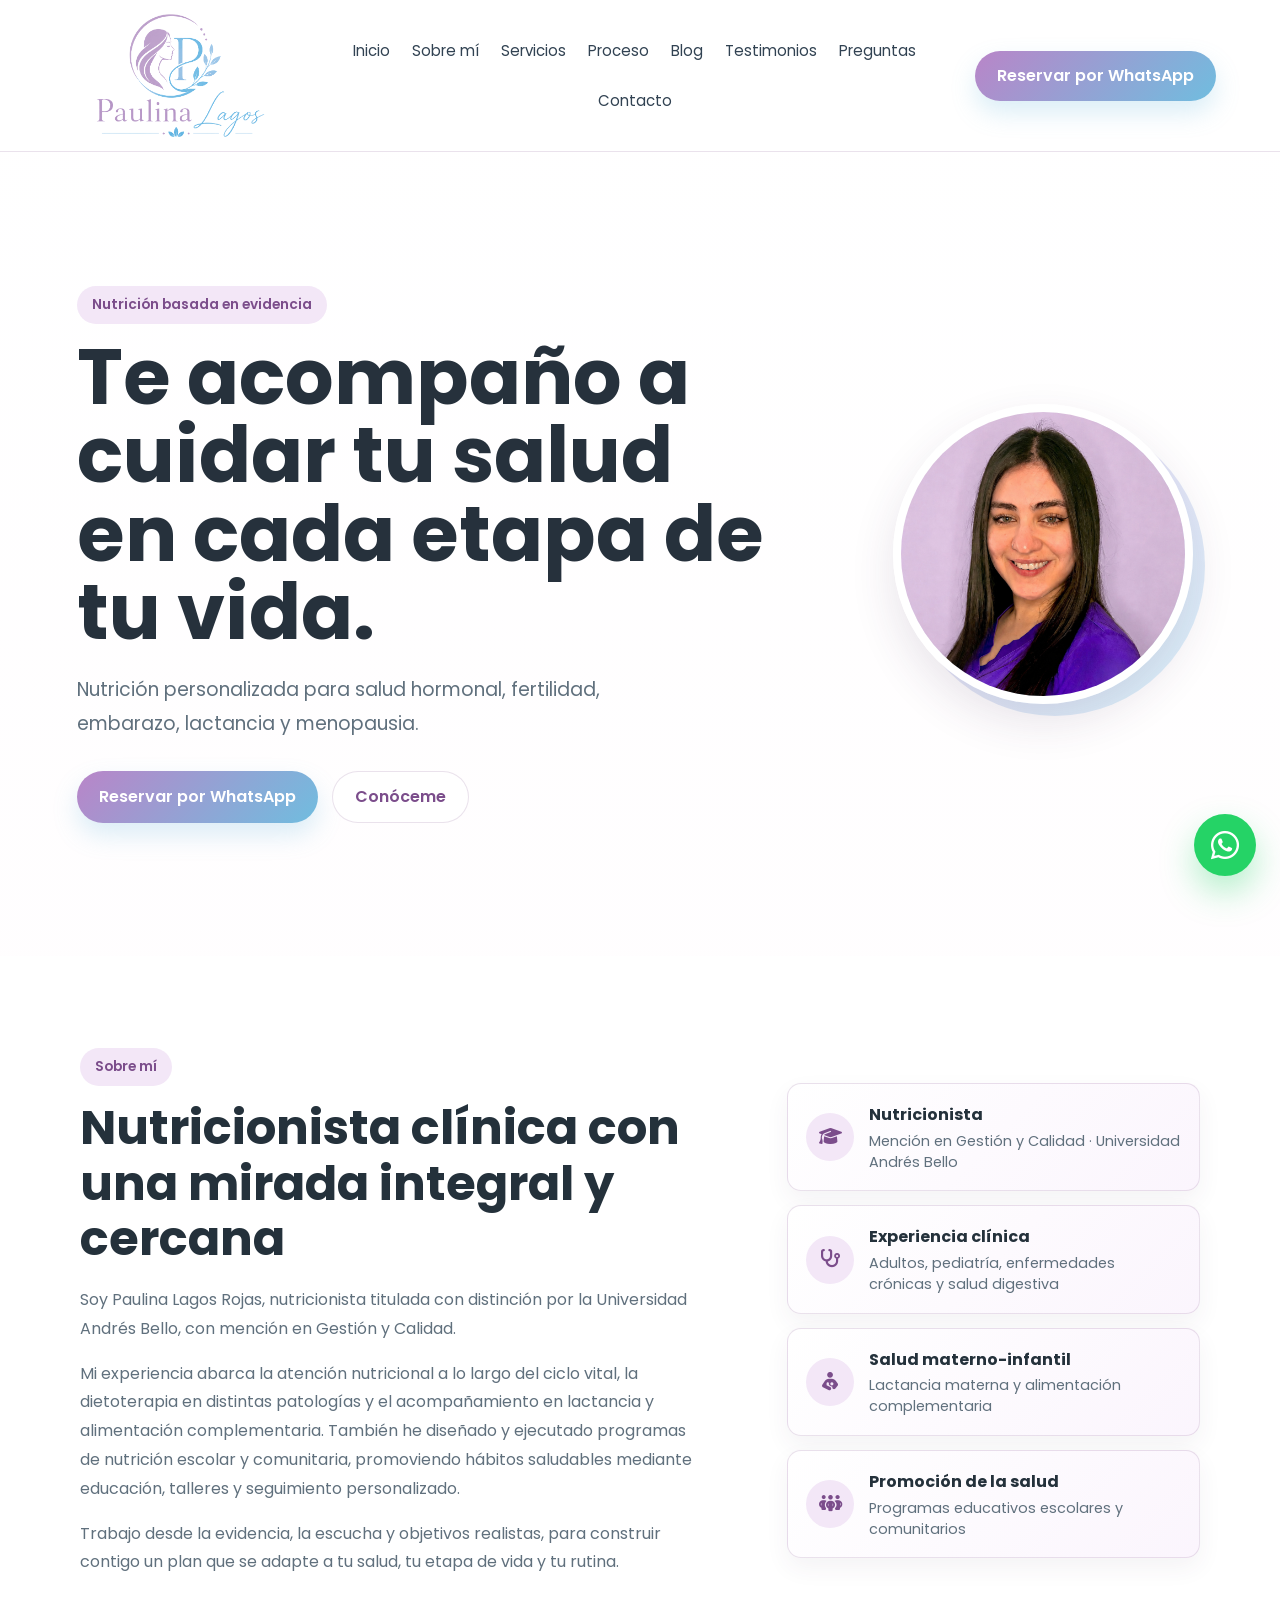
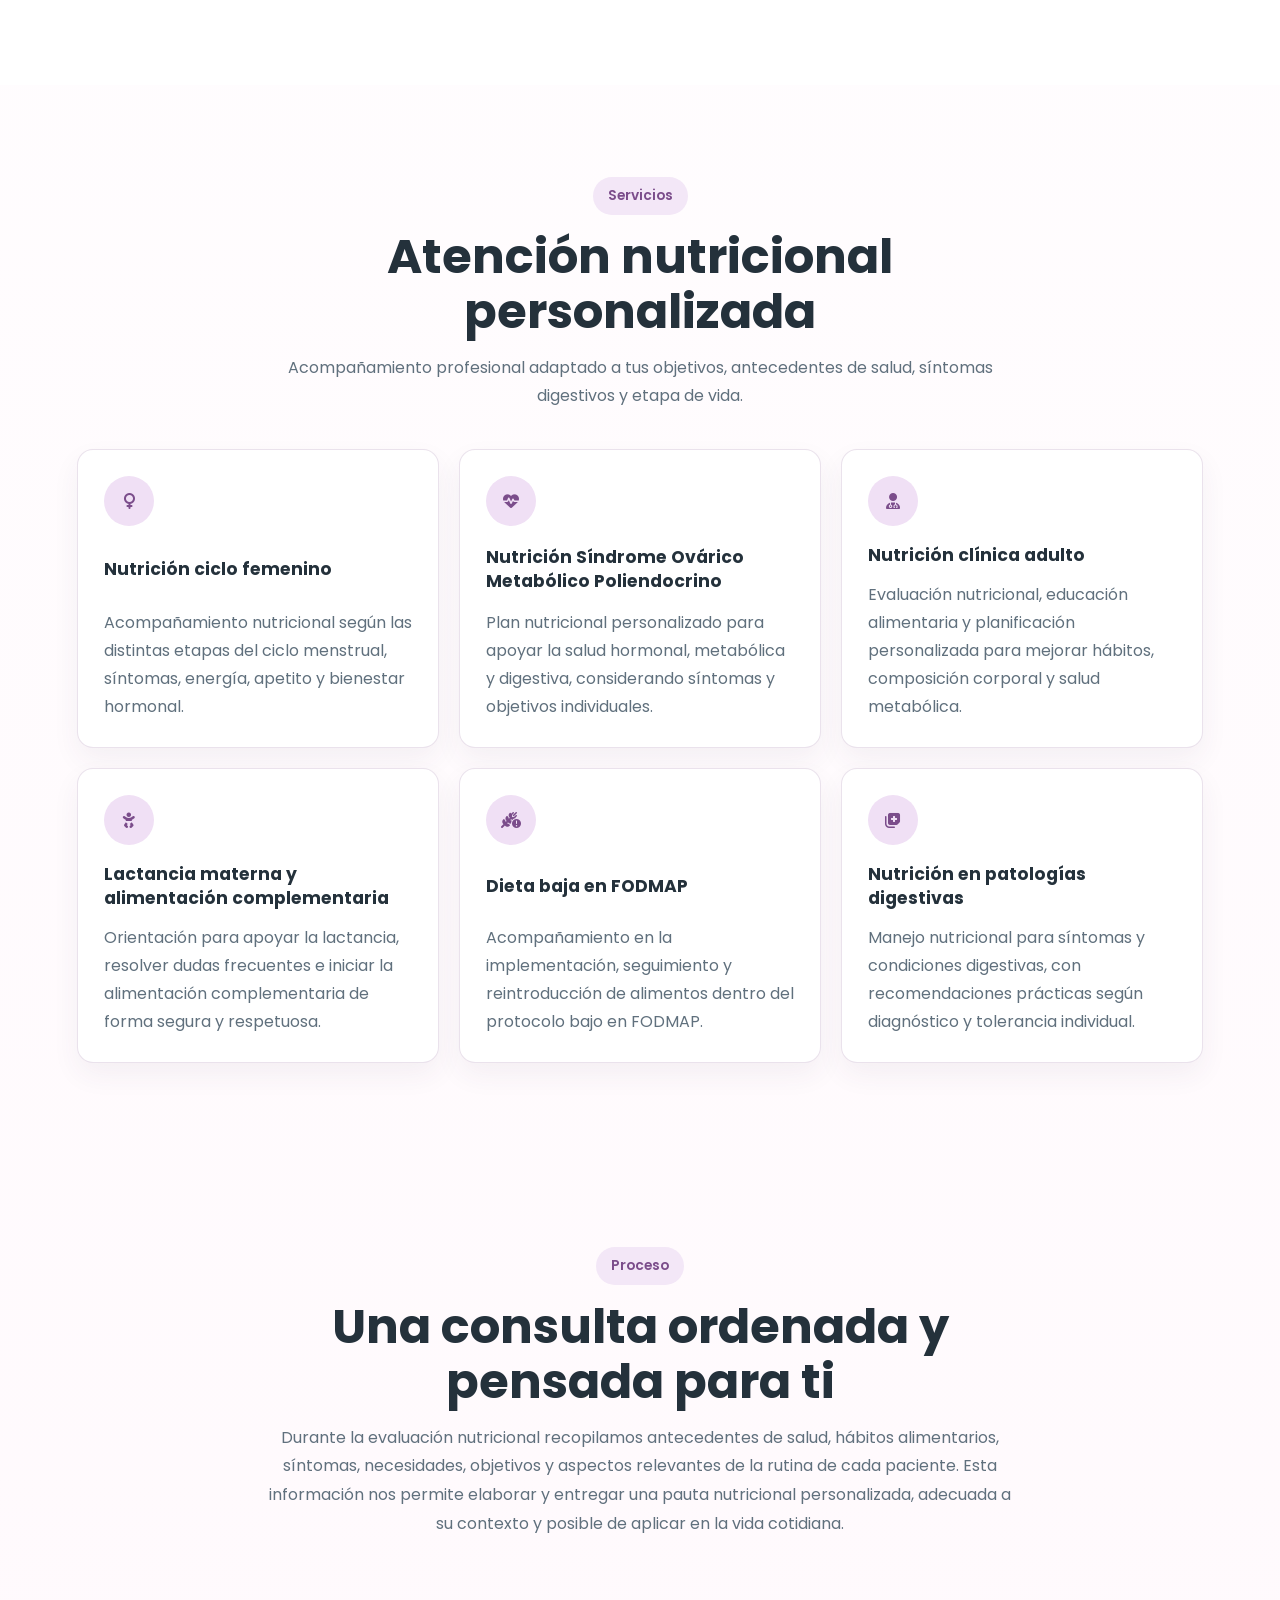
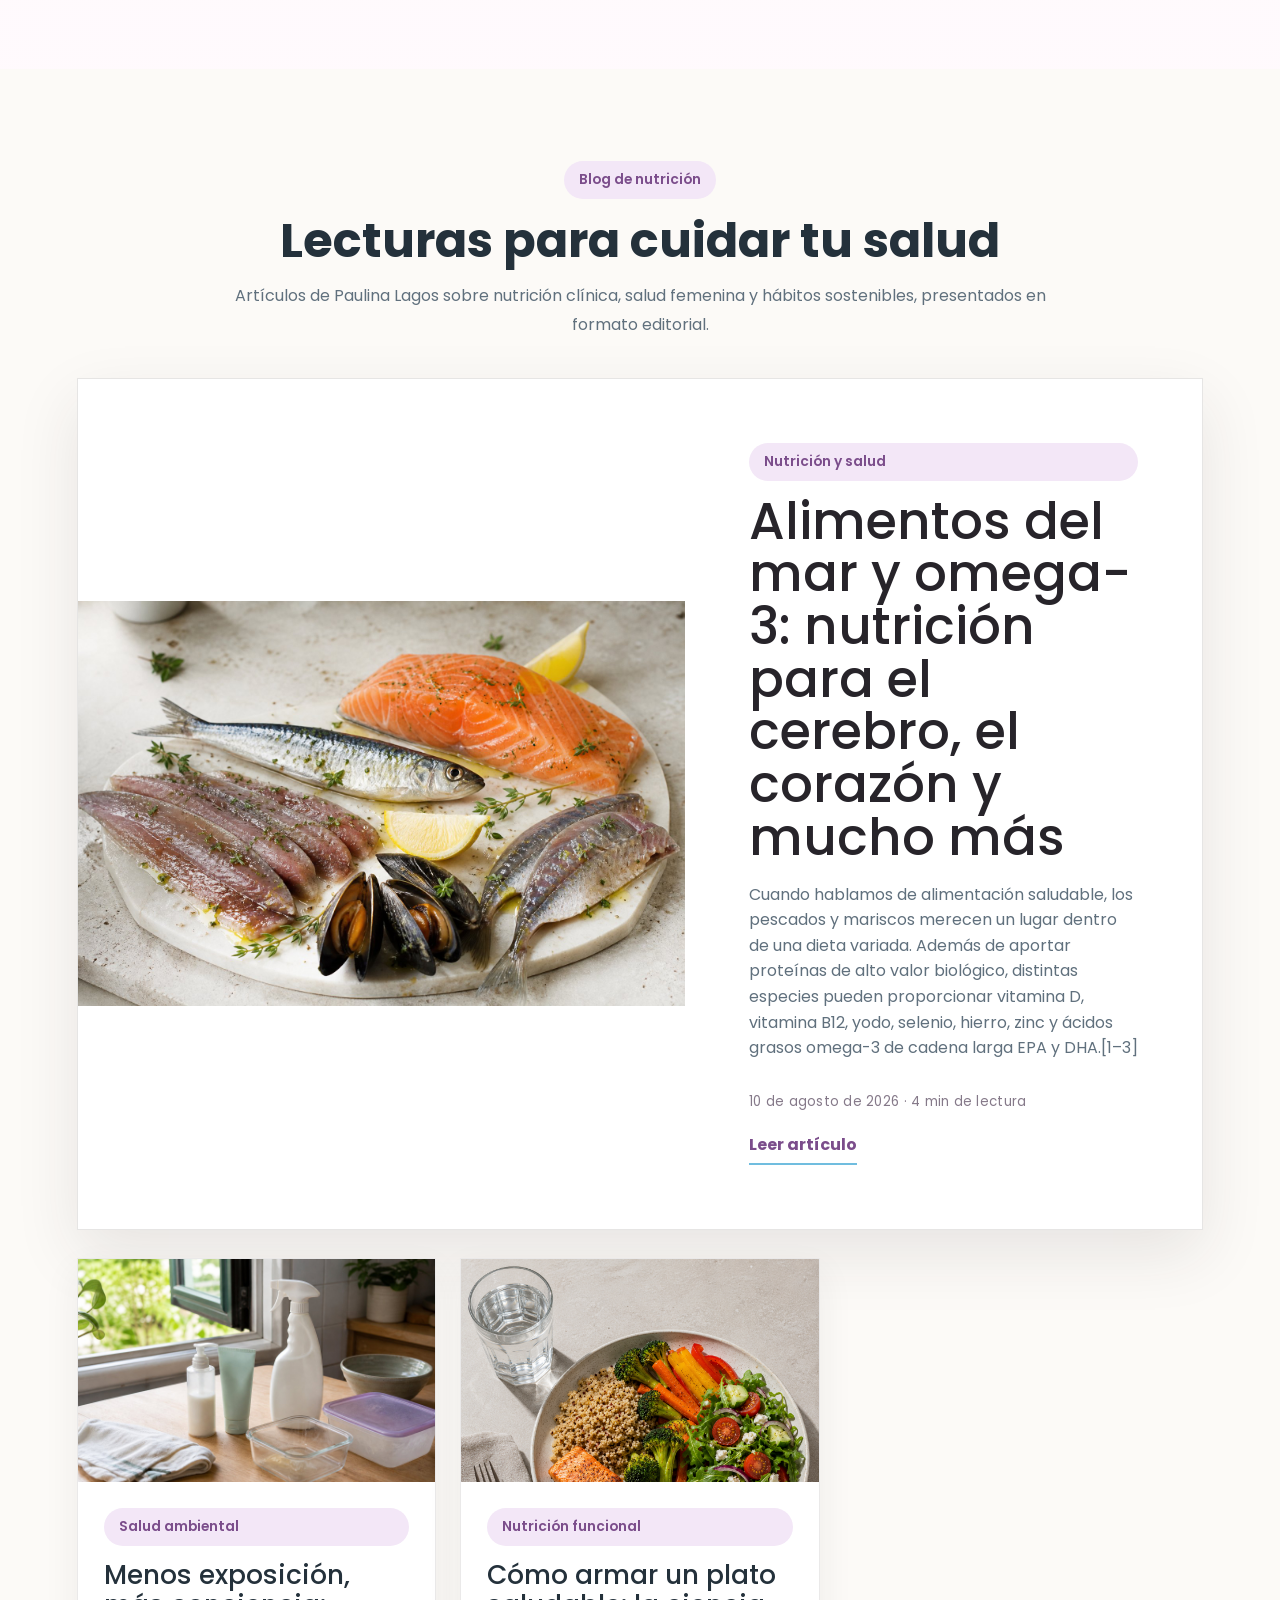
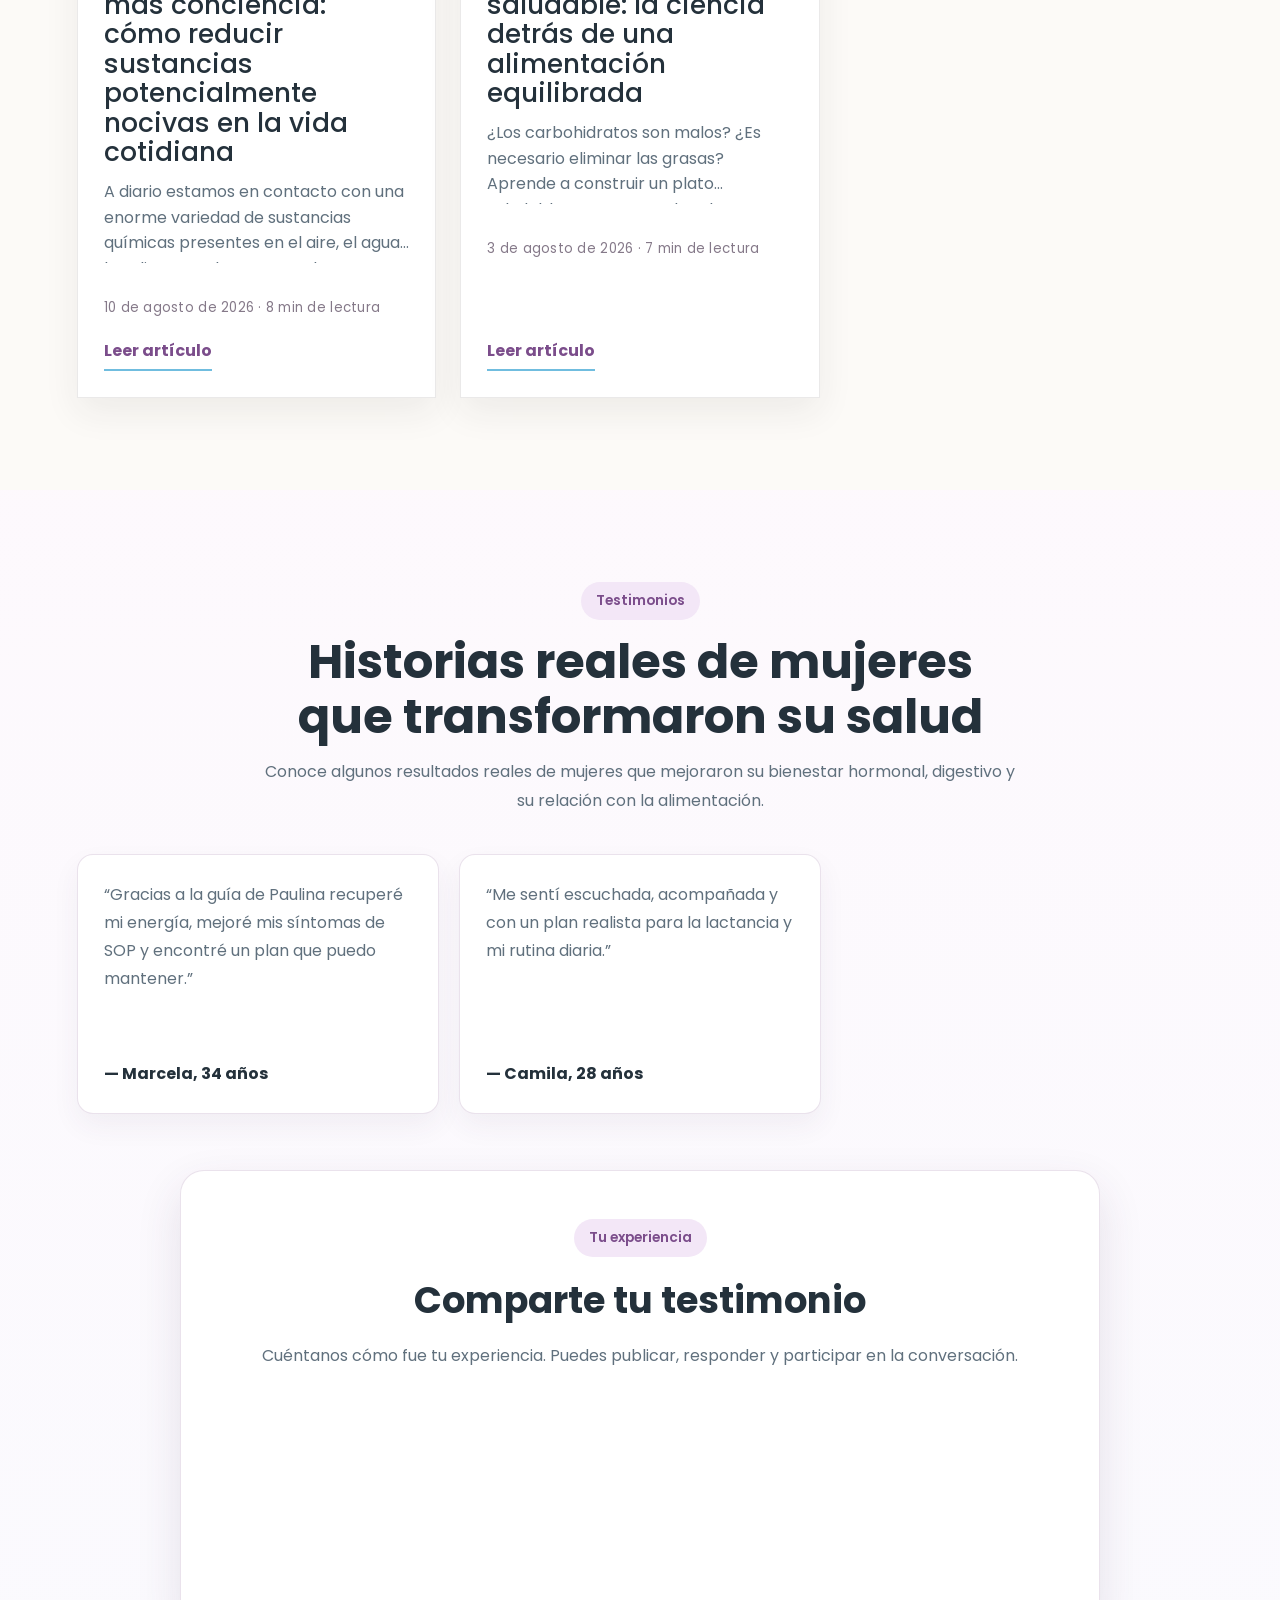
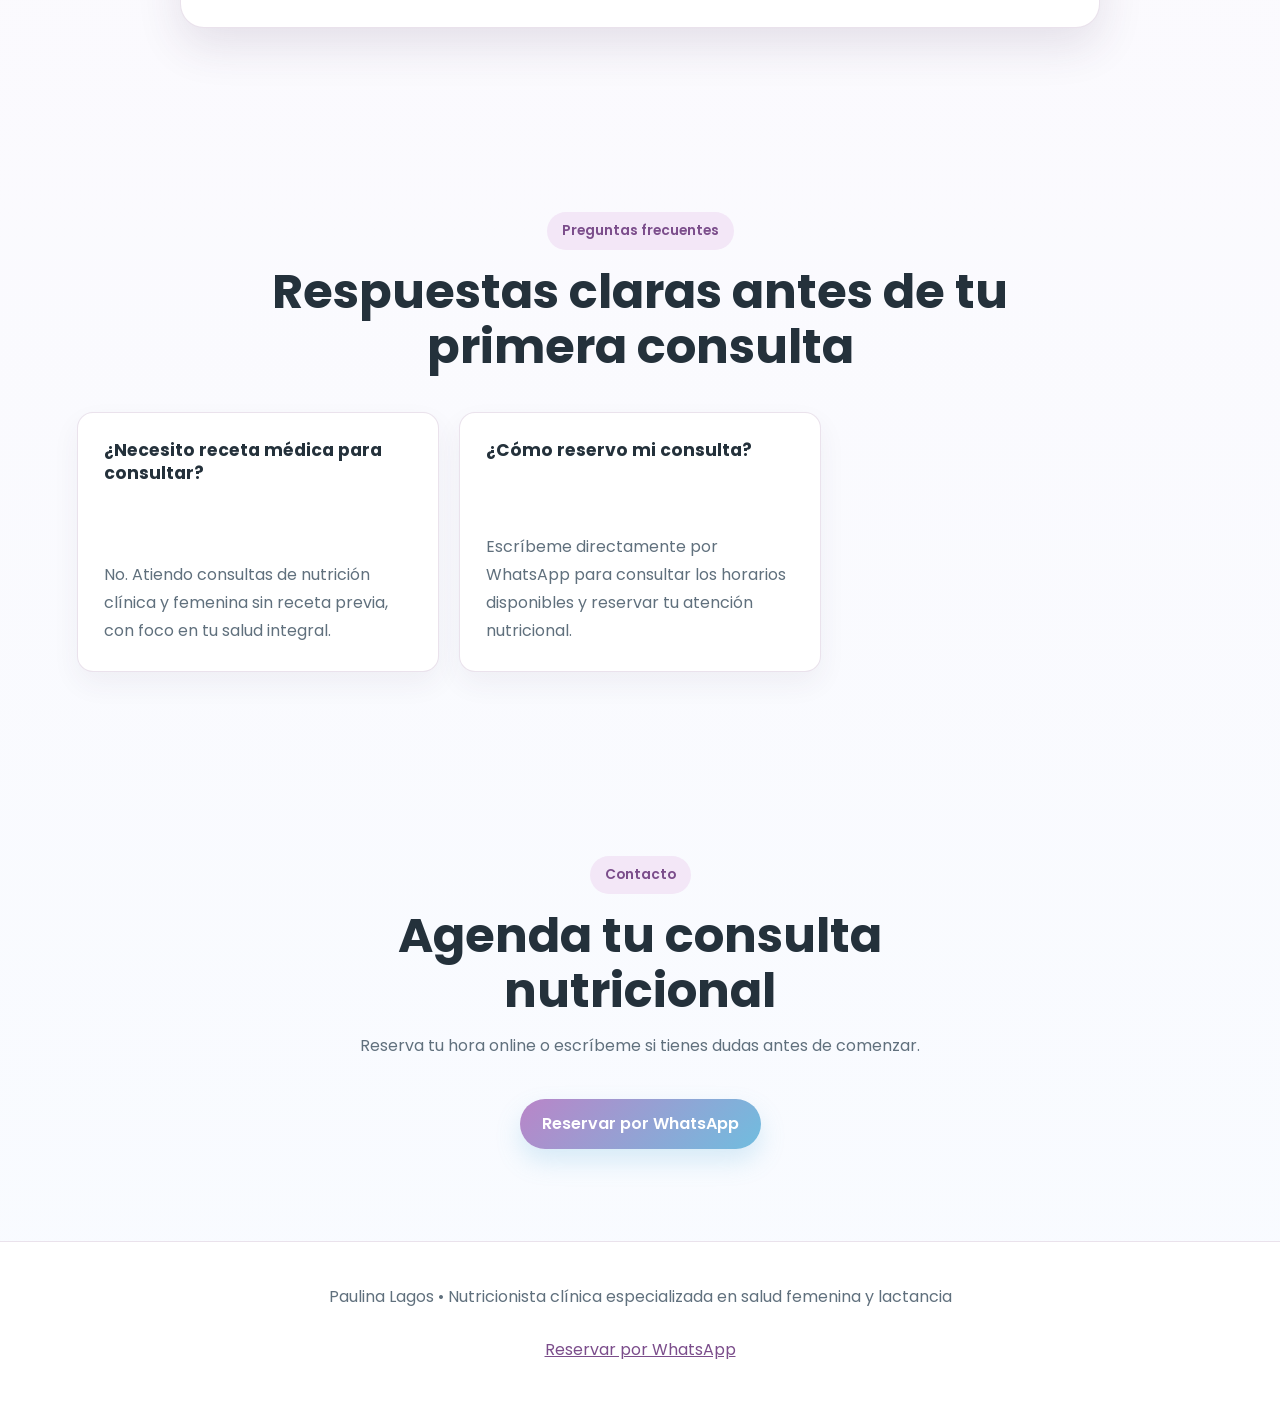
==== index.html @ 6f34cf89 "Centraliza las reservas en WhatsApp" ====
<!DOCTYPE html>
<html lang="es">
<head>
<meta charset="UTF-8">
<meta name="viewport" content="width=device-width, initial-scale=1.0">
<title>Paulina Lagos | Nutrición Femenina</title>
<meta name="description" content="Paulina Lagos, nutricionista clínica. Atención nutricional personalizada, salud femenina, lactancia, alimentación complementaria y patologías digestivas.">
<link rel="canonical" href="https://nutripaulilagos.github.io/nutricionfemenina/">
<meta property="og:title" content="Paulina Lagos | Nutrición Femenina">
<meta property="og:description" content="Nutricionista clínica con atención personalizada en salud femenina, lactancia, embarazo, menopausia y digestión.">
<meta property="og:image" content="https://nutripaulilagos.github.io/nutricionfemenina/paulina-lagos-perfil-v5.jpg">
<meta property="og:url" content="https://nutripaulilagos.github.io/nutricionfemenina/">
<meta property="og:type" content="website">
<meta name="twitter:card" content="summary_large_image">
<meta name="theme-color" content="#f8f1fb">
<script type="application/ld+json">
{
  "@context": "https://schema.org",
  "@type": "ProfessionalService",
  "name": "Paulina Lagos Nutrición Femenina",
  "url": "https://nutripaulilagos.github.io/nutricionfemenina/",
  "image": "https://nutripaulilagos.github.io/nutricionfemenina/paulina-lagos-perfil-v5.jpg",
  "description": "Nutricionista clínica con atención personalizada en salud femenina, lactancia, embarazo, menopausia y digestión.",
  "address": {
    "@type": "PostalAddress",
    "addressCountry": "CL"
  }
}
</script>
<link rel="preconnect" href="https://fonts.googleapis.com">
<link rel="preconnect" href="https://fonts.gstatic.com" crossorigin>
<link href="https://fonts.googleapis.com/css2?family=Poppins:wght@300;400;500;600;700&display=swap" rel="stylesheet">
<link rel="stylesheet" href="styles.css?v=20260811-lectura">
<link rel="stylesheet" href="https://cdnjs.cloudflare.com/ajax/libs/font-awesome/6.7.2/css/all.min.css">
</head>
<body>
<a class="skip-link" href="#main-content">Saltar al contenido</a>
<header>
<a class="logo" href="#inicio" aria-label="Paulina Lagos Nutricionista">
<img src="logo-paulina-lagos-transparente.png" alt="Paulina Lagos Nutricionista">
</a>
<nav aria-label="Navegación principal">
<a href="#inicio">Inicio</a>
<a href="#sobre">Sobre mí</a>
<a href="#servicios">Servicios</a>
<a href="#proceso">Proceso</a>
<a href="#blog">Blog</a>
<a href="#testimonios">Testimonios</a>
<a href="#faq">Preguntas</a>
<a href="#contacto">Contacto</a>
</nav>
<a class="agenda" href="https://wa.me/56936110436?text=Hola%2C%20quisiera%20reservar%20una%20hora%20de%20atenci%C3%B3n%20nutricional." target="_blank" rel="noopener">
Reservar por WhatsApp
</a>
</header>

<main id="main-content">
<section id="inicio" class="hero">
<div class="hero-texto">
<span>Nutrición basada en evidencia</span>
<h1>Te acompaño a cuidar tu salud en cada etapa de tu vida.</h1>
<p>Nutrición personalizada para salud hormonal, fertilidad, embarazo, lactancia y menopausia.</p>
<div class="hero-botones">
<a href="https://wa.me/56936110436?text=Hola%2C%20quisiera%20reservar%20una%20hora%20de%20atenci%C3%B3n%20nutricional." target="_blank" rel="noopener" class="btn-principal">
Reservar por WhatsApp
</a>
<a href="#sobre" class="btn-secundario">
Conóceme
</a>
</div>
</div>
<div class="hero-imagen" aria-label="Paulina Lagos, nutricionista">
<img src="paulina-lagos-perfil-v5.jpg" alt="Paulina Lagos, nutricionista" width="1030" height="1030">
</div>
</section>

<section id="sobre" class="sobre">
<div class="sobre-contenido">
<div class="sobre-presentacion">
<span>Sobre mí</span>
<h2>Nutricionista clínica con una mirada integral y cercana</h2>
<p>Soy Paulina Lagos Rojas, nutricionista titulada con distinción por la Universidad Andrés Bello, con mención en Gestión y Calidad.</p>
<p>Mi experiencia abarca la atención nutricional a lo largo del ciclo vital, la dietoterapia en distintas patologías y el acompañamiento en lactancia y alimentación complementaria. También he diseñado y ejecutado programas de nutrición escolar y comunitaria, promoviendo hábitos saludables mediante educación, talleres y seguimiento personalizado.</p>
<p>Trabajo desde la evidencia, la escucha y objetivos realistas, para construir contigo un plan que se adapte a tu salud, tu etapa de vida y tu rutina.</p>
</div>
<div class="sobre-destacados" aria-label="Formación y experiencia destacada">
<div class="sobre-dato">
<i class="fa-solid fa-graduation-cap" aria-hidden="true"></i>
<div><strong>Nutricionista</strong><span>Mención en Gestión y Calidad · Universidad Andrés Bello</span></div>
</div>
<div class="sobre-dato">
<i class="fa-solid fa-stethoscope" aria-hidden="true"></i>
<div><strong>Experiencia clínica</strong><span>Adultos, pediatría, enfermedades crónicas y salud digestiva</span></div>
</div>
<div class="sobre-dato">
<i class="fa-solid fa-person-breastfeeding" aria-hidden="true"></i>
<div><strong>Salud materno-infantil</strong><span>Lactancia materna y alimentación complementaria</span></div>
</div>
<div class="sobre-dato">
<i class="fa-solid fa-people-group" aria-hidden="true"></i>
<div><strong>Promoción de la salud</strong><span>Programas educativos escolares y comunitarios</span></div>
</div>
</div>
</div>
</section>

<section id="servicios" class="servicios">
<div class="section-intro">
<span>Servicios</span>
<h2>Atención nutricional personalizada</h2>
<p>Acompañamiento profesional adaptado a tus objetivos, antecedentes de salud, síntomas digestivos y etapa de vida.</p>
</div>
<div class="cards servicios-grid">
<article class="card servicio-card">
<div class="blog-icono">
<i class="fa-solid fa-venus"></i>
</div>
<h3>Nutrición ciclo femenino</h3>
<p>Acompañamiento nutricional según las distintas etapas del ciclo menstrual, síntomas, energía, apetito y bienestar hormonal.</p>
</article>
<article class="card servicio-card">
<div class="blog-icono">
<i class="fa-solid fa-heart-pulse"></i>
</div>
<h3>Nutrición Síndrome Ovárico Metabólico Poliendocrino</h3>
<p>Plan nutricional personalizado para apoyar la salud hormonal, metabólica y digestiva, considerando síntomas y objetivos individuales.</p>
</article>
<article class="card servicio-card">
<div class="blog-icono">
<i class="fa-solid fa-user-doctor"></i>
</div>
<h3>Nutrición clínica adulto</h3>
<p>Evaluación nutricional, educación alimentaria y planificación personalizada para mejorar hábitos, composición corporal y salud metabólica.</p>
</article>
<article class="card servicio-card">
<div class="blog-icono">
<i class="fa-solid fa-baby"></i>
</div>
<h3>Lactancia materna y alimentación complementaria</h3>
<p>Orientación para apoyar la lactancia, resolver dudas frecuentes e iniciar la alimentación complementaria de forma segura y respetuosa.</p>
</article>
<article class="card servicio-card">
<div class="blog-icono">
<i class="fa-solid fa-wheat-awn-circle-exclamation"></i>
</div>
<h3>Dieta baja en FODMAP</h3>
<p>Acompañamiento en la implementación, seguimiento y reintroducción de alimentos dentro del protocolo bajo en FODMAP.</p>
</article>
<article class="card servicio-card">
<div class="blog-icono">
<i class="fa-solid fa-notes-medical"></i>
</div>
<h3>Nutrición en patologías digestivas</h3>
<p>Manejo nutricional para síntomas y condiciones digestivas, con recomendaciones prácticas según diagnóstico y tolerancia individual.</p>
</article>
</div>
</section>

<section id="proceso" class="proceso">
<div class="section-intro">
<span>Proceso</span>
<h2>Una consulta ordenada y pensada para ti</h2>
<p>Durante la evaluación nutricional recopilamos antecedentes de salud, hábitos alimentarios, síntomas, necesidades, objetivos y aspectos relevantes de la rutina de cada paciente. Esta información nos permite elaborar y entregar una pauta nutricional personalizada, adecuada a su contexto y posible de aplicar en la vida cotidiana.</p>
</div>
</section>

<section id="blog" class="blog">
<div class="section-intro">
<span>Blog de nutrición</span>
<h2>Lecturas para cuidar tu salud</h2>
<p>Artículos de Paulina Lagos sobre nutrición clínica, salud femenina y hábitos sostenibles, presentados en formato editorial.</p>
</div>
<div id="blog-publicaciones" class="revista-publicaciones" aria-live="polite">
<p class="blog-error">Cargando publicaciones…</p>
</div>
</section>

<section id="testimonios" class="testimonios">
  <div class="section-intro">
    <span>Testimonios</span>
    <h2>Historias reales de mujeres que transformaron su salud</h2>
    <p>Conoce algunos resultados reales de mujeres que mejoraron su bienestar hormonal, digestivo y su relación con la alimentación.</p>
  </div>
  <div class="cards servicios-grid">
    <article class="card">
      <p>“Gracias a la guía de Paulina recuperé mi energía, mejoré mis síntomas de SOP y encontré un plan que puedo mantener.”</p>
      <strong>— Marcela, 34 años</strong>
    </article>
    <article class="card">
      <p>“Me sentí escuchada, acompañada y con un plan realista para la lactancia y mi rutina diaria.”</p>
      <strong>— Camila, 28 años</strong>
    </article>
  </div>
  <div class="testimonios-comentarios">
    <div class="section-intro">
      <span>Tu experiencia</span>
      <h3>Comparte tu testimonio</h3>
      <p>Cuéntanos cómo fue tu experiencia. Puedes publicar, responder y participar en la conversación.</p>
    </div>
    <div id="disqus_thread"></div>
    <noscript>Activa JavaScript para ver y publicar testimonios mediante Disqus.</noscript>
  </div>
</section>

<section id="faq" class="faq">
  <div class="section-intro">
    <span>Preguntas frecuentes</span>
    <h2>Respuestas claras antes de tu primera consulta</h2>
  </div>
  <div class="cards servicios-grid">
    <article class="card">
      <h3>¿Necesito receta médica para consultar?</h3>
      <p>No. Atiendo consultas de nutrición clínica y femenina sin receta previa, con foco en tu salud integral.</p>
    </article>
    <article class="card">
      <h3>¿Cómo reservo mi consulta?</h3>
      <p>Escríbeme directamente por WhatsApp para consultar los horarios disponibles y reservar tu atención nutricional.</p>
    </article>
  </div>
</section>

<section id="contacto" class="contacto">
<div class="section-intro">
<span>Contacto</span>
<h2>Agenda tu consulta nutricional</h2>
<p>Reserva tu hora online o escríbeme si tienes dudas antes de comenzar.</p>
</div>
<a class="btn-principal" href="https://wa.me/56936110436?text=Hola%2C%20quisiera%20reservar%20una%20hora%20de%20atenci%C3%B3n%20nutricional." target="_blank" rel="noopener">Reservar por WhatsApp</a>
</section>
</main>

<footer class="footer">
  <div class="footer-content">
    <p>Paulina Lagos • Nutricionista clínica especializada en salud femenina y lactancia</p>
    <p><a href="https://wa.me/56936110436?text=Hola%2C%20quisiera%20reservar%20una%20hora%20de%20atenci%C3%B3n%20nutricional." target="_blank" rel="noopener">Reservar por WhatsApp</a></p>
  </div>
</footer>

<a href="https://wa.me/56936110436" target="_blank" rel="noopener" class="whatsapp" aria-label="Escribir por WhatsApp">
<i class="fa-brands fa-whatsapp"></i>
</a>
<script>
var disqus_config = function () {
  this.page.url = "https://nutripaulilagos.github.io/nutricionfemenina/#testimonios";
  this.page.identifier = "testimonios-nutricion-femenina";
  this.page.title = "Testimonios | Paulina Lagos Nutrición Femenina";
};
(function () {
  var documentRef = document;
  var script = documentRef.createElement("script");
  script.src = "https://nutri-paulilagos.disqus.com/embed.js";
  script.setAttribute("data-timestamp", String(Date.now()));
  (documentRef.head || documentRef.body).appendChild(script);
})();
</script>
<script src="blog.js?v=20260803-referencias" defer></script>
<script src="script.js" defer></script>
</body>
</html>
---- styles.css ----
:root {
  --bg: #fff8fc;
  --panel: #ffffff;
  --text: #24313b;
  --muted: #60707d;
  --brand: #b985c8;
  --brand-dark: #7b4d8b;
  --accent: #70bddf;
  --soft: #f3e7f7;
  --line: rgba(123, 77, 139, 0.16);
  --shadow: 0 18px 45px rgba(68, 43, 79, 0.12);
}

* {
  box-sizing: border-box;
}

:focus-visible {
  outline: 3px solid var(--brand);
  outline-offset: 2px;
}

html {
  scroll-behavior: smooth;
}

body {
  margin: 0;
  font-family: "Poppins", Arial, sans-serif;
  color: var(--text);
  background: linear-gradient(180deg, #fff 0%, var(--bg) 55%, #f8fbff 100%);
  line-height: 1.6;
}

.skip-link {
  position: absolute;
  left: -999px;
  top: 1rem;
  padding: 0.85rem 1rem;
  background: var(--brand);
  color: #fff;
  border-radius: 999px;
  z-index: 100;
  transition: left 0.2s ease;
}

.skip-link:focus-visible {
  left: 1rem;
}

a {
  color: inherit;
  text-decoration: none;
}

img {
  display: block;
  max-width: 100%;
}

header {
  position: sticky;
  top: 0;
  z-index: 10;
  display: grid;
  grid-template-columns: auto 1fr auto;
  align-items: center;
  gap: 24px;
  padding: 14px clamp(20px, 5vw, 72px);
  background: rgba(255, 255, 255, 0.92);
  border-bottom: 1px solid var(--line);
  backdrop-filter: blur(16px);
  transition: background 0.25s ease, box-shadow 0.25s ease;
}

header.scrolled {
  background: rgba(255, 255, 255, 0.98);
  box-shadow: 0 8px 24px rgba(0, 0, 0, 0.08);
}

.logo {
  width: clamp(160px, 18vw, 240px);
}

.logo img {
  width: 100%;
  height: auto;
  object-fit: contain;
}

nav {
  display: flex;
  justify-content: center;
  flex-wrap: wrap;
  gap: 10px 22px;
  font-size: 0.94rem;
  color: #314252;
}

nav a {
  padding: 8px 0;
  transition: color 0.2s ease;
}

nav a:hover,
nav a:focus-visible {
  color: var(--brand-dark);
}

.agenda,
.btn-principal,
.btn-secundario {
  display: inline-flex;
  align-items: center;
  justify-content: center;
  min-height: 46px;
  padding: 12px 22px;
  border-radius: 999px;
  font-weight: 600;
  white-space: nowrap;
}

.agenda,
.btn-principal {
  color: #fff;
  background: linear-gradient(135deg, var(--brand), var(--accent));
  box-shadow: 0 12px 24px rgba(112, 189, 223, 0.25);
}

.btn-secundario {
  color: var(--brand-dark);
  background: #fff;
  border: 1px solid var(--line);
}

.btn-secundario:hover,
.btn-secundario:focus-visible {
  background: #f8f2fa;
}

.hero {
  display: grid;
  grid-template-columns: minmax(0, 1fr) minmax(240px, 320px);
  align-items: center;
  gap: clamp(32px, 7vw, 92px);
  min-height: calc(100vh - 96px);
  padding: clamp(56px, 8vw, 96px) clamp(20px, 6vw, 92px);
}

.hero-texto {
  max-width: 690px;
}

.hero-texto span,
.section-intro span,
.blog-categoria {
  display: inline-flex;
  margin-bottom: 14px;
  padding: 8px 15px;
  border-radius: 999px;
  color: var(--brand-dark);
  background: var(--soft);
  font-size: 0.86rem;
  font-weight: 600;
}

h1,
h2,
h3,
p {
  margin-top: 0;
}

h1 {
  margin-bottom: 22px;
  font-size: clamp(2.4rem, 6vw, 5.4rem);
  line-height: 1.02;
  letter-spacing: 0;
  color: #26313c;
}

.hero-texto p {
  max-width: 610px;
  margin-bottom: 30px;
  color: var(--muted);
  font-size: clamp(1rem, 2vw, 1.18rem);
  line-height: 1.8;
}

.hero-botones {
  display: flex;
  flex-wrap: wrap;
  gap: 14px;
}

.hero-imagen {
  position: relative;
  z-index: 0;
  isolation: isolate;
  justify-self: center;
  width: min(100%, 300px);
  aspect-ratio: 1 / 1;
  overflow: visible;
  flex: 0 0 auto;
}

.hero-imagen::before {
  content: "";
  position: absolute;
  inset: 12px -12px -12px 12px;
  border-radius: 50%;
  background: linear-gradient(135deg, #ead5f1, #d9f2fb);
  z-index: -1;
}

.hero-imagen img {
  position: relative;
  z-index: 1;
  display: block;
  width: 100%;
  height: 100%;
  aspect-ratio: 1 / 1;
  object-fit: cover;
  object-position: center top;
  border: 8px solid #fff;
  border-radius: 50%;
  box-shadow: var(--shadow);
}

section {
  padding: clamp(56px, 8vw, 92px) clamp(20px, 6vw, 92px);
}

.section-intro {
  max-width: 760px;
  margin: 0 auto 38px;
  text-align: center;
}

.section-intro h2 {
  margin-bottom: 14px;
  font-size: clamp(1.8rem, 4vw, 3rem);
  line-height: 1.15;
  letter-spacing: 0;
}

.section-intro p {
  color: var(--muted);
  line-height: 1.8;
}

.sobre {
  background: #fff;
}

.sobre-contenido {
  display: grid;
  grid-template-columns: minmax(0, 1.2fr) minmax(280px, 0.8fr);
  gap: clamp(36px, 7vw, 88px);
  align-items: center;
  max-width: 1120px;
  margin: 0 auto;
}

.sobre-presentacion > span {
  display: inline-flex;
  margin-bottom: 14px;
  padding: 8px 15px;
  border-radius: 999px;
  color: var(--brand-dark);
  background: var(--soft);
  font-size: 0.86rem;
  font-weight: 600;
}

.sobre-presentacion h2 {
  margin-bottom: 20px;
  font-size: clamp(1.8rem, 4vw, 3rem);
  line-height: 1.15;
}

.sobre-presentacion p {
  color: var(--muted);
  line-height: 1.8;
}

.sobre-destacados {
  display: grid;
  gap: 14px;
}

.sobre-dato {
  display: grid;
  grid-template-columns: 48px 1fr;
  gap: 15px;
  align-items: center;
  padding: 18px;
  border: 1px solid var(--line);
  border-radius: 14px;
  background: linear-gradient(135deg, #fff, #fbf5fd);
  box-shadow: 0 10px 24px rgba(68, 43, 79, 0.06);
}

.sobre-dato i {
  display: grid;
  place-items: center;
  width: 48px;
  height: 48px;
  border-radius: 50%;
  color: var(--brand-dark);
  background: var(--soft);
  font-size: 1.15rem;
}

.sobre-dato strong,
.sobre-dato span {
  display: block;
}

.sobre-dato strong {
  margin-bottom: 3px;
}

.sobre-dato span {
  color: var(--muted);
  font-size: 0.9rem;
  line-height: 1.45;
}

.cards,
.blog-grid {
  display: grid;
  grid-template-columns: repeat(3, minmax(0, 1fr));
  gap: 20px;
  max-width: 1180px;
  margin: 0 auto;
}

.card,
.blog-card {
  display: flex;
  flex-direction: column;
  justify-content: space-between;
  min-height: 260px;
  padding: 26px;
  border: 1px solid var(--line);
  border-radius: 16px;
  background: var(--panel);
  box-shadow: 0 12px 28px rgba(68, 43, 79, 0.06);
  transition: transform 0.25s ease, box-shadow 0.25s ease, opacity 0.6s ease, transform 0.6s ease;
  opacity: 0;
  transform: translateY(32px);
}

.card.visible,
.blog-card.visible {
  opacity: 1;
  transform: translateY(0);
}

.card:hover,
.blog-card:hover {
  transform: translateY(-4px);
  box-shadow: 0 18px 32px rgba(68, 43, 79, 0.12);
}

.blog-icono {
  display: grid;
  place-items: center;
  width: 50px;
  height: 50px;
  margin-bottom: 18px;
  border-radius: 50%;
  color: var(--brand-dark);
  background: #f0e0f5;
}

.card h3,
.blog-card h3 {
  margin-bottom: 14px;
  font-size: 1.08rem;
  line-height: 1.35;
}

.card p,
.blog-card p {
  margin-bottom: 0;
  color: var(--muted);
  line-height: 1.75;
}

.blog {
  background: linear-gradient(180deg, #fff, #f7fbff);
}

.blog-grid {
  grid-template-columns: repeat(4, minmax(0, 1fr));
}

.blog-destacado {
  grid-column: span 2;
  background: linear-gradient(135deg, #fff, #edf8fd);
}

.blog-card a {
  display: inline-flex;
  margin-top: 20px;
  color: var(--brand-dark);
  font-weight: 700;
}

.contacto {
  text-align: center;
}

.footer {
  padding: clamp(28px, 4vw, 42px) clamp(20px, 6vw, 92px);
  text-align: center;
  background: #fff;
  border-top: 1px solid var(--line);
}

.footer-content {
  max-width: 980px;
  margin: 0 auto;
  color: var(--muted);
  display: flex;
  flex-direction: column;
  gap: 12px;
}

.footer-content a {
  color: var(--brand-dark);
  text-decoration: underline;
}

.whatsapp {
  position: fixed;
  right: 24px;
  bottom: 24px;
  z-index: 20;
  display: grid;
  place-items: center;
  width: 62px;
  height: 62px;
  border-radius: 50%;
  color: #fff;
  background: #25d366;
  box-shadow: 0 16px 34px rgba(37, 211, 102, 0.35);
  font-size: 2rem;
}

@media (max-width: 980px) {
  header {
    grid-template-columns: 1fr;
    justify-items: center;
  }

  .hero,
  .sobre-contenido {
    grid-template-columns: 1fr;
    text-align: center;
  }

  .sobre-destacados {
    width: min(100%, 620px);
    margin: 0 auto;
    text-align: left;
  }

  .hero-texto {
    margin: 0 auto;
  }

  .hero-botones {
    justify-content: center;
  }

  .cards,
  .blog-grid {
    grid-template-columns: repeat(2, minmax(0, 1fr));
  }
}

@media (max-width: 640px) {
  header {
    padding: 12px 16px;
  }

  nav {
    gap: 4px 14px;
    font-size: 0.86rem;
  }

  .agenda {
    width: 100%;
  }

  .hero {
    min-height: auto;
    padding-top: 42px;
  }

  h1 {
    font-size: 2.45rem;
  }

  .cards,
  .blog-grid,
  .blog-destacado {
    grid-template-columns: 1fr;
    grid-column: auto;
  }

  .whatsapp {
    right: 16px;
    bottom: 16px;
    width: 56px;
    height: 56px;
  }
}
/* Revista digital */
.blog {
  background: #fcfaf7;
}

.blog .section-intro {
  max-width: 880px;
}

.revista-publicaciones {
  max-width: 1180px;
  margin: 0 auto;
}

.revista-destacada {
  display: grid;
  grid-template-columns: minmax(0, 1.08fr) minmax(300px, 0.92fr);
  min-height: 480px;
  overflow: hidden;
  border: 1px solid rgba(48, 42, 38, 0.12);
  background: #fff;
  box-shadow: 0 24px 60px rgba(48, 42, 38, 0.1);
}

.revista-destacada-portada,
.revista-card-portada,
.blog-lector-portada {
  display: grid;
  place-items: center;
  overflow: hidden;
  color: #fff;
  background: linear-gradient(145deg, #a777b9, #6dbde0);
}

.revista-destacada-portada i,
.revista-card-portada i {
  font-size: clamp(3rem, 8vw, 7rem);
  opacity: 0.75;
}

.revista-destacada-portada img,
.revista-card-portada img,
.blog-lector-portada img {
  width: 100%;
  height: 100%;
  object-fit: cover;
}

.revista-destacada-contenido {
  display: flex;
  flex-direction: column;
  justify-content: center;
  padding: clamp(32px, 5vw, 64px);
}

.revista-destacada h3 {
  margin-bottom: 18px;
  color: #27242a;
  font-size: clamp(2rem, 4vw, 3.5rem);
  font-weight: 500;
  line-height: 1.03;
}

.revista-destacada-contenido > p:not(.blog-meta),
.revista-card-contenido > p:not(.blog-meta) {
  color: var(--muted);
}

.blog-meta {
  margin: 14px 0 20px;
  color: #857989;
  font-size: 0.83rem;
  letter-spacing: 0.02em;
}

.blog-leer {
  align-self: flex-start;
  padding: 0 0 5px;
  border: 0;
  border-bottom: 2px solid var(--accent);
  color: var(--brand-dark);
  background: transparent;
  font: inherit;
  font-weight: 700;
  cursor: pointer;
}

.revista-grid {
  display: grid;
  grid-template-columns: repeat(3, minmax(0, 1fr));
  gap: 24px;
  margin-top: 28px;
}

.revista-card {
  overflow: hidden;
  border: 1px solid rgba(48, 42, 38, 0.1);
  background: #fff;
  box-shadow: 0 14px 34px rgba(48, 42, 38, 0.07);
}

.revista-card-portada {
  aspect-ratio: 16 / 10;
}

.revista-card-contenido {
  padding: 26px;
}

.revista-card h3 {
  margin-bottom: 12px;
  font-size: 1.65rem;
  font-weight: 500;
  line-height: 1.12;
}

.blog-lector {
  width: min(940px, calc(100% - 32px));
  max-height: 92vh;
  padding: 0;
  overflow: auto;
  border: 0;
  background: #fcfaf7;
  box-shadow: 0 30px 90px rgba(28, 20, 31, 0.35);
}

.blog-lector::backdrop {
  background: rgba(28, 20, 31, 0.72);
  backdrop-filter: blur(5px);
}

.blog-lector-cerrar {
  position: sticky;
  top: 16px;
  z-index: 3;
  float: right;
  width: 44px;
  height: 44px;
  margin: 16px 16px -60px 0;
  border: 0;
  border-radius: 50%;
  color: #2f2733;
  background: rgba(255, 255, 255, 0.94);
  box-shadow: 0 8px 24px rgba(0, 0, 0, 0.14);
  font-size: 1.45rem;
  cursor: pointer;
}

.blog-lector-portada {
  aspect-ratio: 16 / 8;
}

.blog-lector-cabecera,
.blog-lector-cuerpo {
  max-width: 720px;
  margin: 0 auto;
  padding-inline: clamp(24px, 7vw, 72px);
}

.blog-lector-cabecera {
  padding-top: 48px;
}

.blog-lector-cabecera h2 {
  margin-bottom: 18px;
  color: #262129;
  font-size: clamp(2.2rem, 6vw, 4.5rem);
  font-weight: 500;
  line-height: 1;
}

.blog-bajada {
  color: #554d59;
  font-size: 1.16rem;
  line-height: 1.75;
}

.blog-lector-cuerpo {
  padding-top: 24px;
  padding-bottom: 70px;
  color: #3f3942;
  font-family: Georgia, "Times New Roman", serif;
  font-size: 1.12rem;
  line-height: 1.95;
}

.blog-lector-cuerpo p:first-child::first-letter {
  float: left;
  margin: 10px 10px 0 0;
  color: var(--brand-dark);
  font-size: 4.5rem;
  line-height: 0.75;
}

.blog-error {
  padding: 30px;
  text-align: center;
}

/* Editor privado */
.admin-body {
  min-height: 100vh;
  background: linear-gradient(145deg, #f6ebf7, #eef8fc);
}

.admin-shell {
  width: min(920px, calc(100% - 32px));
  margin: 0 auto;
  padding: 64px 0 90px;
}

.admin-header {
  max-width: 760px;
  margin-bottom: 32px;
}

.admin-kicker {
  margin-bottom: 8px;
  color: var(--brand-dark);
  font-weight: 700;
  letter-spacing: 0.1em;
  text-transform: uppercase;
}

.admin-header h1 {
  margin-bottom: 18px;
  font-family: "Poppins", Arial, sans-serif;
  font-size: clamp(2.6rem, 7vw, 5rem);
  font-weight: 500;
  line-height: 1;
}

.admin-header p:last-child {
  color: var(--muted);
}

.admin-card {
  padding: clamp(26px, 5vw, 48px);
  border: 1px solid var(--line);
  border-radius: 24px;
  background: rgba(255, 255, 255, 0.94);
  box-shadow: var(--shadow);
}

.admin-card[hidden] {
  display: none;
}

.admin-card h2 {
  margin-bottom: 22px;
}

.admin-card label {
  display: grid;
  gap: 8px;
  margin-bottom: 20px;
  color: #3b3340;
  font-weight: 600;
}

.admin-card input,
.admin-card textarea {
  width: 100%;
  padding: 13px 15px;
  border: 1px solid rgba(123, 77, 139, 0.25);
  border-radius: 10px;
  color: var(--text);
  background: #fff;
  font: inherit;
}

.admin-card textarea {
  resize: vertical;
}

.admin-ayuda {
  margin-top: -10px;
  color: var(--muted);
  font-size: 0.9rem;
}

.admin-grid-dos {
  display: grid;
  grid-template-columns: repeat(2, minmax(0, 1fr));
  gap: 20px;
}

.admin-check {
  display: flex !important;
  grid-template-columns: auto 1fr;
  align-items: center;
}

.admin-check input {
  width: 20px;
  height: 20px;
}

.admin-sesion,
.admin-acciones {
  display: flex;
  align-items: center;
  justify-content: space-between;
  gap: 18px;
}

.admin-sesion {
  margin-bottom: 28px;
  padding-bottom: 18px;
  border-bottom: 1px solid var(--line);
}

.admin-sesion button {
  border: 0;
  color: var(--brand-dark);
  background: transparent;
  font: inherit;
  font-weight: 600;
  cursor: pointer;
}

.admin-acciones a {
  color: var(--brand-dark);
  font-weight: 600;
  text-decoration: underline;
}

.admin-estado {
  min-height: 28px;
  margin: 20px 4px 0;
  font-weight: 600;
}

.admin-estado.success { color: #187247; }
.admin-estado.error { color: #a52b42; }

@media (max-width: 820px) {
  .revista-destacada {
    grid-template-columns: 1fr;
  }

  .revista-destacada-portada {
    min-height: 320px;
  }

  .revista-grid {
    grid-template-columns: 1fr;
  }
}

@media (max-width: 640px) {
  .admin-grid-dos {
    grid-template-columns: 1fr;
    gap: 0;
  }

  .admin-acciones {
    align-items: stretch;
    flex-direction: column;
  }

  .blog-lector-cabecera h2 {
    font-size: 2.5rem;
  }
}

/* Tipografía consistente para todos los títulos */
h1,
h2,
h3,
.revista-destacada h3,
.revista-card h3,
.blog-lector-cabecera h2,
.admin-header h1 {
  font-family: "Poppins", Arial, sans-serif;
}

/* Comentarios y testimonios */
.testimonios-comentarios {
  max-width: 920px;
  margin: 56px auto 0;
  padding: clamp(26px, 5vw, 48px);
  border: 1px solid var(--line);
  border-radius: 24px;
  background: #fff;
  box-shadow: var(--shadow);
}

.testimonios-comentarios .section-intro {
  margin-bottom: 28px;
}

.testimonios-comentarios .section-intro h3 {
  margin-bottom: 12px;
  font-size: clamp(1.6rem, 3vw, 2.3rem);
}

#disqus_thread {
  min-height: 180px;
}

.blog-lector-cuerpo h3 {
  margin: 2.2rem 0 0.8rem;
  color: #2d2730;
  font-size: clamp(1.35rem, 3vw, 1.8rem);
  line-height: 1.25;
}

.blog-lector-cuerpo ul {
  margin: 0 0 1.6rem;
  padding-left: 1.35rem;
}

.blog-lector-cuerpo li {
  margin-bottom: 0.55rem;
  padding-left: 0.3rem;
}

/* Corrección de portada completa y desplazamiento del lector */
.blog-lector {
  height: min(92dvh, 900px);
  max-height: 92dvh;
  overflow: hidden;
  overscroll-behavior: contain;
}

.blog-lector-articulo {
  height: 100%;
  overflow-x: hidden;
  overflow-y: auto;
  overscroll-behavior-y: contain;
  scrollbar-gutter: stable;
  touch-action: pan-y;
  -webkit-overflow-scrolling: touch;
}

.blog-lector-cerrar {
  position: absolute;
  top: 16px;
  right: 16px;
  float: none;
  margin: 0;
}

.blog-lector-portada {
  min-height: 0;
  aspect-ratio: auto;
  padding: clamp(10px, 2vw, 18px);
  background: #f7f2f8;
}

.blog-lector-portada img {
  width: 100%;
  height: auto;
  max-height: 72dvh;
  object-fit: contain;
}

.blog-lector-portada img {
  width: auto;
  max-width: 100%;
  margin-inline: auto;
}

/* Lector estable: fondo bloqueado y scroll en el artículo completo */
body.blog-abierto {
  overflow: hidden;
  height: 100%;
  touch-action: none;
}

.blog-lector {
  height: auto;
  max-height: 92dvh;
  overflow-x: hidden;
  overflow-y: auto;
  overscroll-behavior: contain;
  touch-action: pan-y;
  -webkit-overflow-scrolling: touch;
}

.blog-lector-articulo {
  height: auto;
  min-height: 0;
  overflow: visible;
  touch-action: auto;
}


/* Página completa para leer artículos */
.articulo-page {
  min-height: 100vh;
  background: #fcfaf7;
}
.articulo-nav {
  position: relative;
  display: flex;
  grid-template-columns: none;
  justify-content: space-between;
  padding: 14px clamp(20px, 5vw, 72px);
}
.articulo-logo { width: clamp(145px, 18vw, 220px); }
.articulo-volver {
  color: var(--brand-dark);
  font-weight: 700;
}
.articulo-main {
  width: min(100%, 1100px);
  margin: 0 auto;
  padding: clamp(24px, 5vw, 64px) clamp(18px, 4vw, 44px) 96px;
}
.articulo-publicacion {
  overflow: hidden;
  border: 1px solid var(--line);
  border-radius: 24px;
  background: #fff;
  box-shadow: var(--shadow);
}
.articulo-portada {
  display: grid;
  place-items: center;
  margin: 0;
  padding: clamp(12px, 3vw, 28px);
  background: #f7f2f8;
}
.articulo-portada img {
  width: auto;
  max-width: 100%;
  height: auto;
  max-height: 82vh;
  object-fit: contain;
}
.articulo-cabecera,
.articulo-cuerpo {
  width: min(100%, 780px);
  margin-inline: auto;
  padding-inline: clamp(22px, 6vw, 72px);
}
.articulo-cabecera { padding-top: clamp(38px, 7vw, 72px); }
.articulo-cabecera h1 {
  margin-bottom: 20px;
  font-size: clamp(2.15rem, 6vw, 4.4rem);
  font-weight: 600;
  line-height: 1.08;
}
.articulo-bajada {
  color: #554d59;
  font-size: clamp(1.05rem, 2vw, 1.22rem);
  line-height: 1.8;
}
.articulo-cuerpo {
  padding-top: 24px;
  padding-bottom: clamp(54px, 8vw, 88px);
  color: #3f3942;
  font-family: Georgia, "Times New Roman", serif;
  font-size: clamp(1.05rem, 2vw, 1.16rem);
  line-height: 1.95;
}
.articulo-cuerpo h2 {
  margin: 2.5rem 0 0.9rem;
  color: #2d2730;
  font-family: "Poppins", Arial, sans-serif;
  font-size: clamp(1.4rem, 3vw, 2rem);
  line-height: 1.25;
}
.articulo-cuerpo p { margin-bottom: 1.35rem; }
.articulo-cuerpo ul { margin: 0 0 1.6rem; padding-left: 1.4rem; }
.articulo-cuerpo li { margin-bottom: 0.6rem; }
.articulo-error { padding: 70px 20px; text-align: center; }
@media (max-width: 640px) {
  .articulo-nav { align-items: center; gap: 14px; }
  .articulo-volver { font-size: 0.88rem; }
  .articulo-publicacion { border-radius: 14px; }
}


/* Tarjetas editoriales equilibradas */
.revista-grid {
  align-items: stretch;
}
.revista-card {
  display: flex;
  flex-direction: column;
  height: 100%;
}
.revista-card-contenido {
  display: flex;
  flex: 1;
  flex-direction: column;
}
.revista-card-contenido > p:not(.blog-meta) {
  display: -webkit-box;
  min-height: 5.25em;
  overflow: hidden;
  -webkit-box-orient: vertical;
  -webkit-line-clamp: 3;
  line-clamp: 3;
}
.revista-card .blog-meta {
  margin-top: 18px;
}
.revista-card .blog-leer {
  margin-top: auto;
}
.revista-destacada-contenido > p:not(.blog-meta) {
  max-width: 46ch;
}
.articulo-bajada {
  max-width: 62ch;
  margin-bottom: 0;
}
@media (max-width: 640px) {
  .revista-card-contenido > p:not(.blog-meta) {
    min-height: auto;
    -webkit-line-clamp: 4;
    line-clamp: 4;
  }
}


/* Composición editorial armónica del artículo */
.articulo-publicacion > .articulo-cabecera {
  position: static;
  z-index: auto;
  display: block;
  padding: clamp(40px, 7vw, 76px) clamp(24px, 7vw, 76px) 10px;
  background: #fff;
  border: 0;
  box-shadow: none;
  backdrop-filter: none;
}
.articulo-cabecera,
.articulo-cuerpo {
  width: min(100%, 850px);
}
.articulo-cabecera h1 {
  max-width: 18ch;
  margin: 8px 0 22px;
  font-size: clamp(2.15rem, 5vw, 4rem);
  letter-spacing: -0.025em;
}
.articulo-cabecera .blog-categoria {
  margin-bottom: 16px;
}
.articulo-cabecera .blog-meta {
  display: block;
  max-width: none;
  margin: 0 0 22px;
  color: #796f7d;
  line-height: 1.6;
}
.articulo-cabecera .articulo-bajada {
  max-width: 68ch;
  color: #514957;
  font-size: clamp(1.08rem, 2vw, 1.25rem);
  line-height: 1.75;
}
.articulo-cuerpo {
  padding-top: 30px;
  font-family: "Poppins", Arial, sans-serif;
  font-size: clamp(1rem, 1.6vw, 1.1rem);
  line-height: 1.85;
}
.articulo-cuerpo p {
  color: #48414b;
}
.articulo-cuerpo .articulo-seccion {
  position: relative;
  margin: 3.3rem 0 1.2rem;
  padding-top: 2rem;
  color: #332c36;
  font-size: clamp(1.45rem, 3vw, 2.15rem);
  font-weight: 600;
  letter-spacing: -0.015em;
}
.articulo-cuerpo .articulo-seccion::before {
  content: "";
  position: absolute;
  top: 0;
  left: 0;
  width: min(100%, 150px);
  height: 3px;
  border-radius: 999px;
  background: linear-gradient(90deg, var(--brand), var(--accent));
}
.articulo-lista {
  display: grid;
  gap: 0.65rem;
  margin: 0.7rem 0 2rem;
  padding: 1.25rem 1.4rem 1.25rem 3.1rem !important;
  border: 1px solid rgba(123, 77, 139, 0.12);
  border-radius: 16px;
  background: linear-gradient(135deg, #fcf7fd, #f5fbfe);
}
.articulo-lista li {
  margin: 0 !important;
  padding-left: 0.25rem;
}
.articulo-lista li::marker {
  color: var(--brand-dark);
}
@media (max-width: 640px) {
  .articulo-publicacion > .articulo-cabecera {
    padding: 34px 22px 8px;
  }
  .articulo-cabecera h1 {
    max-width: none;
    font-size: 2.15rem;
  }
  .articulo-cuerpo {
    padding-inline: 22px;
  }
  .articulo-lista {
    padding: 1.1rem 1rem 1.1rem 2.6rem !important;
  }
}


/* Referencias bibliográficas normalizadas para todos los artículos */
.articulo-referencias {
  margin-top: 4rem;
  padding: clamp(24px, 4vw, 36px);
  border-top: 4px solid transparent;
  border-radius: 18px;
  background:
    linear-gradient(#f8f5f9, #f8f5f9) padding-box,
    linear-gradient(90deg, var(--brand), var(--accent)) border-box;
}
.articulo-referencias h2 {
  margin: 0 0 1.4rem;
  color: #332c36;
  font-family: "Poppins", Arial, sans-serif;
  font-size: clamp(1.45rem, 3vw, 1.9rem);
  font-weight: 600;
}
.articulo-referencias ol {
  display: grid;
  gap: 1rem;
  margin: 0;
  padding-left: 1.55rem;
}
.articulo-referencias li {
  margin: 0;
  padding-left: 0.45rem;
  color: #554d59;
  font-size: 0.94rem;
  line-height: 1.7;
}
.articulo-referencias li::marker {
  color: var(--brand-dark);
  font-weight: 700;
}

/* Ajuste final de portadas del blog */
.revista-destacada {
  min-height: 0;
  align-items: center;
}

.revista-destacada-portada {
  width: 100%;
  aspect-ratio: 3 / 2;
  align-self: center;
}

.revista-destacada-portada img,
.revista-card-portada img {
  object-position: center;
}

.revista-destacada h3 {
  font-size: clamp(2rem, 4vw, 3.4rem);
}

.articulo-portada {
  padding: 0;
  overflow: hidden;
}

.articulo-portada img {
  display: block;
  width: 100%;
  max-width: none;
  height: auto;
  max-height: none;
  aspect-ratio: 3 / 2;
  object-fit: cover;
  object-position: center;
}

@media (max-width: 820px) {
  .revista-destacada-portada {
    min-height: 0;
  }
}

/* Lectura limpia y justificada */
.articulo-bajada,
.articulo-cuerpo p,
.articulo-lista li {
  text-align: justify;
  text-justify: inter-word;
  -webkit-hyphens: auto;
  hyphens: auto;
}

.articulo-cuerpo p,
.articulo-lista li {
  line-height: 1.75;
}
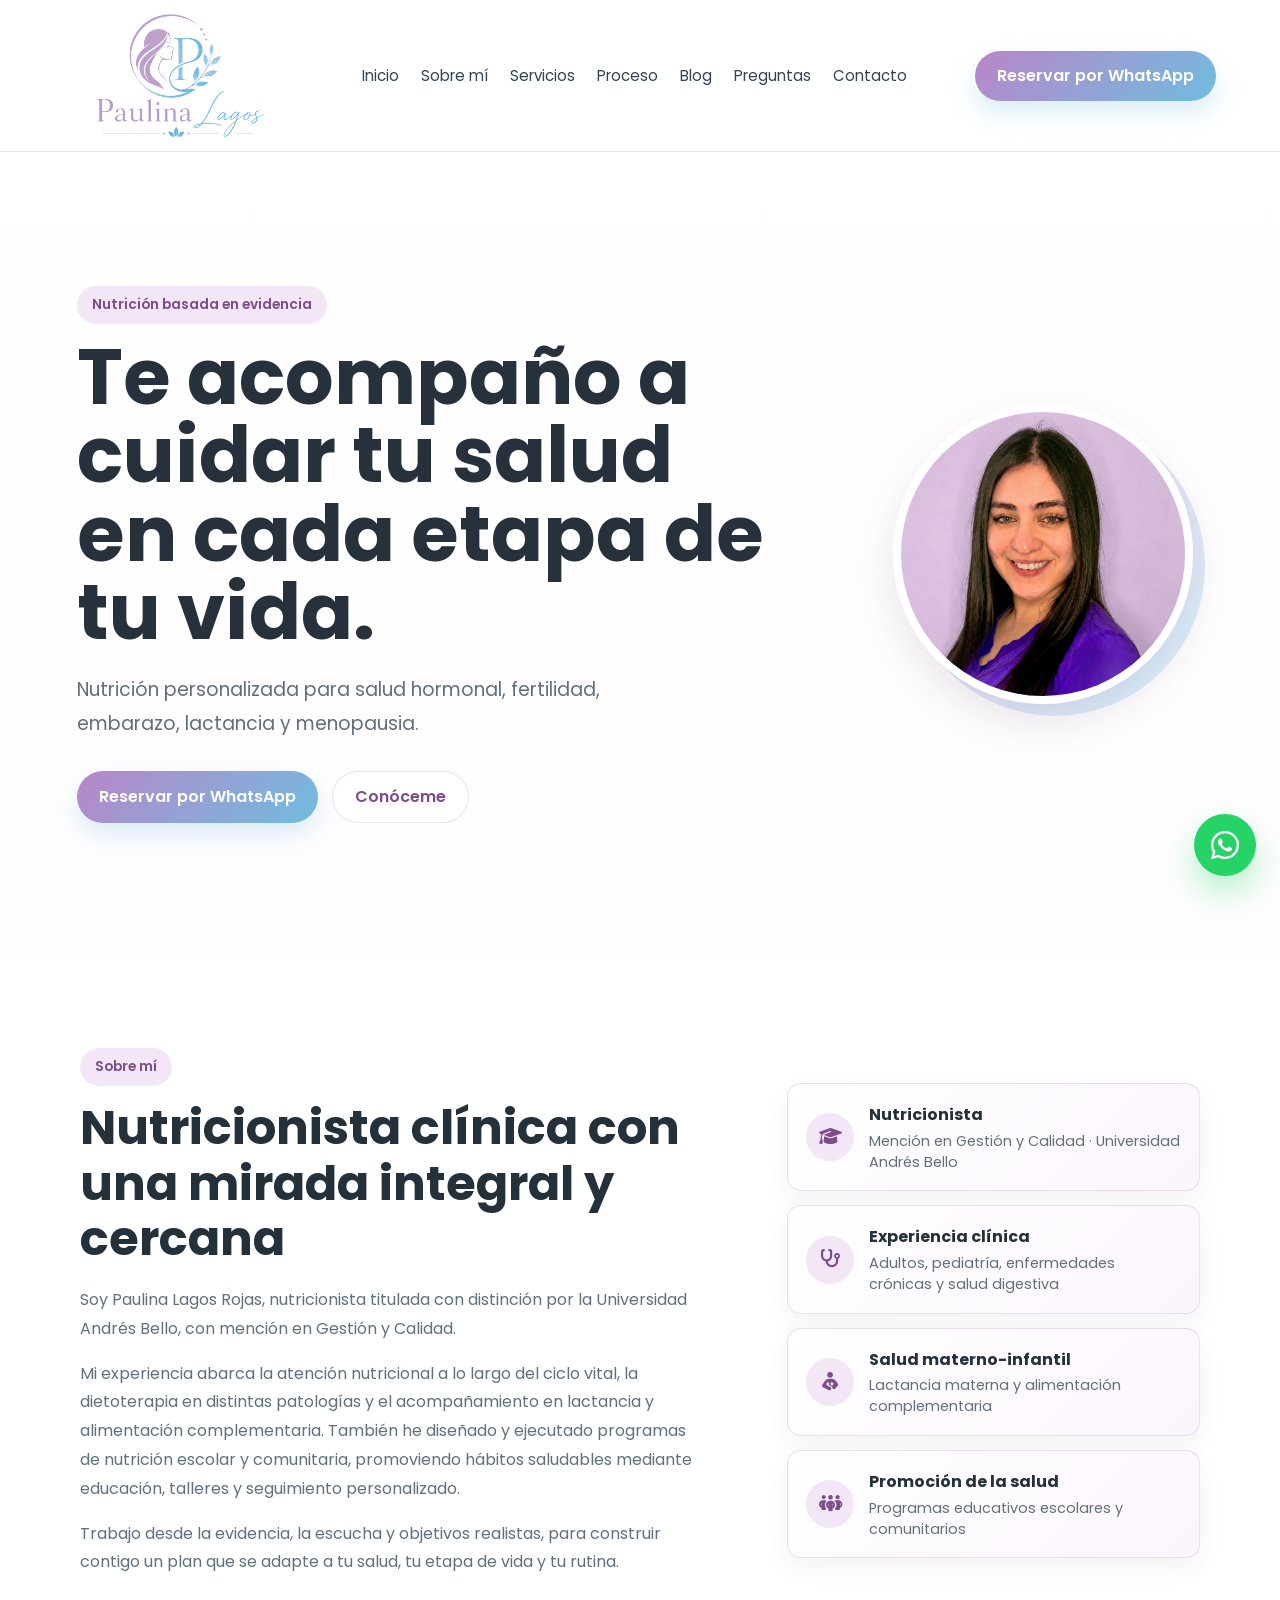
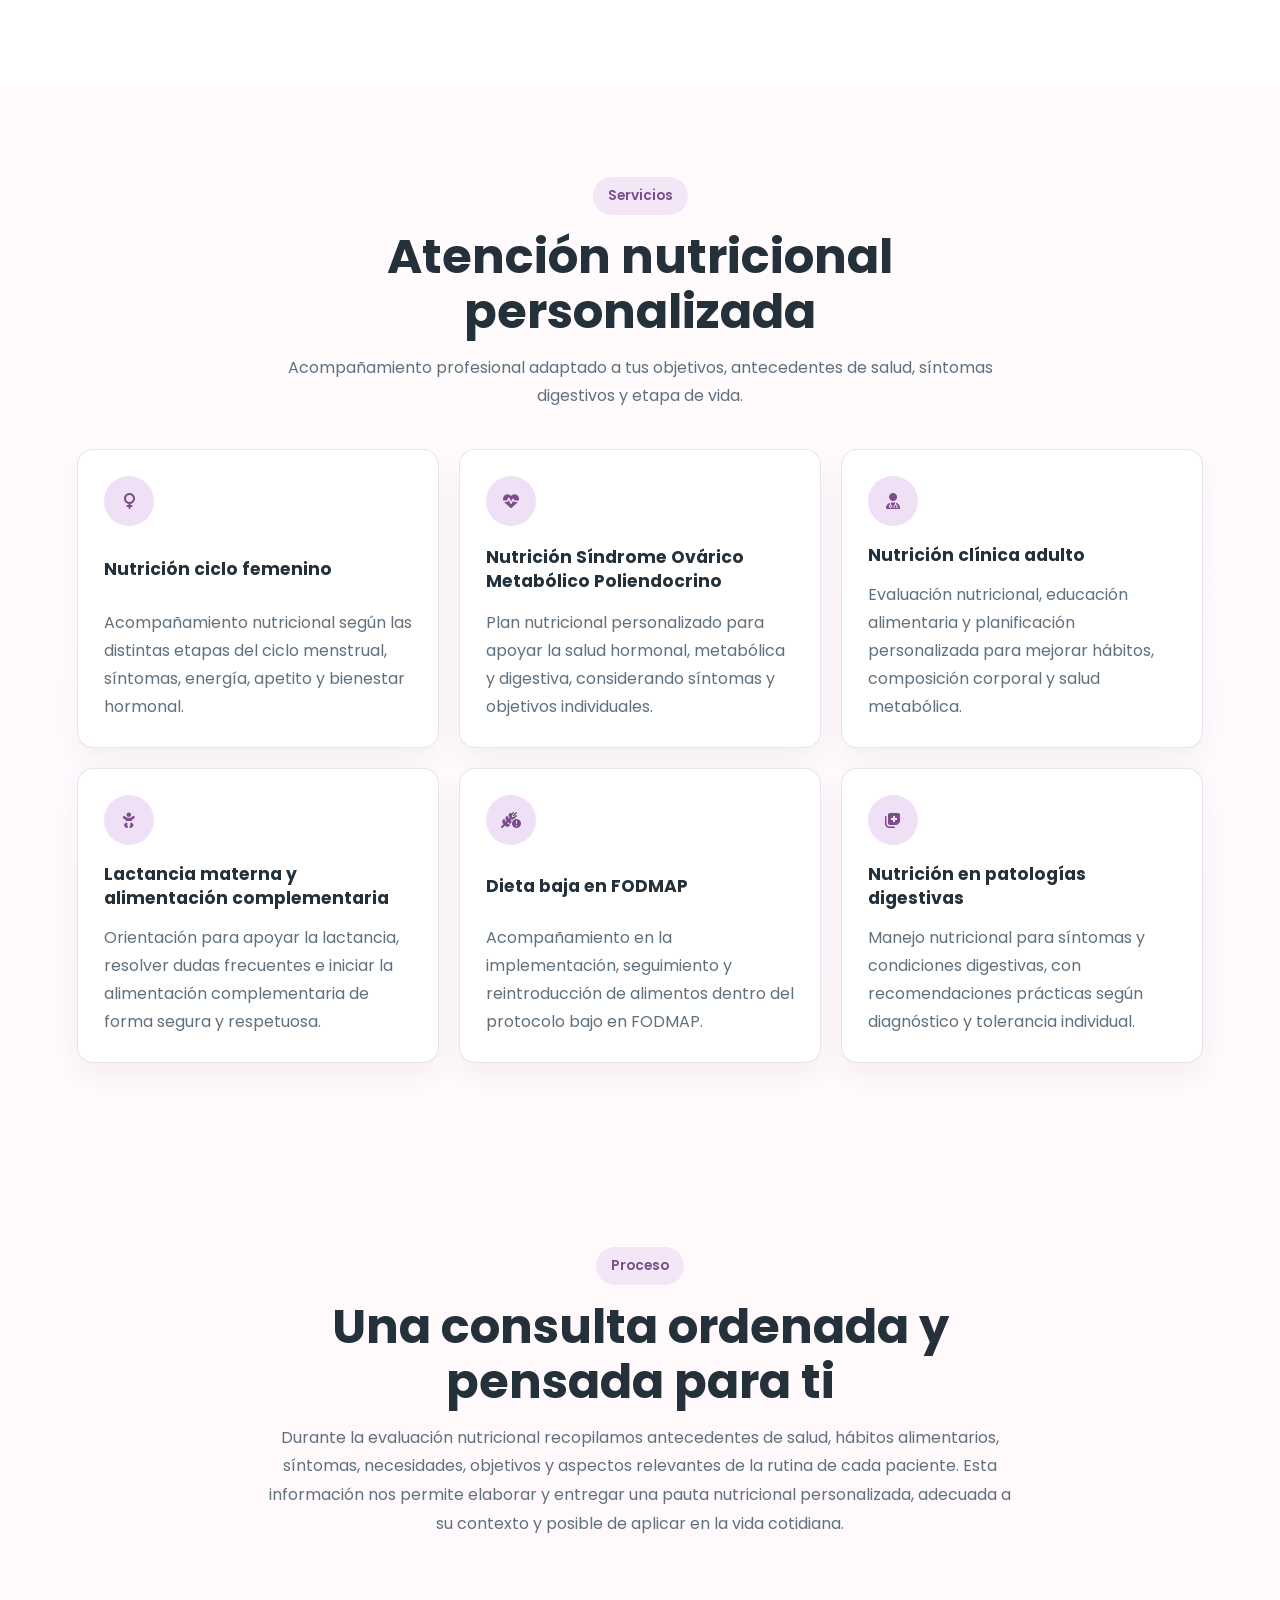
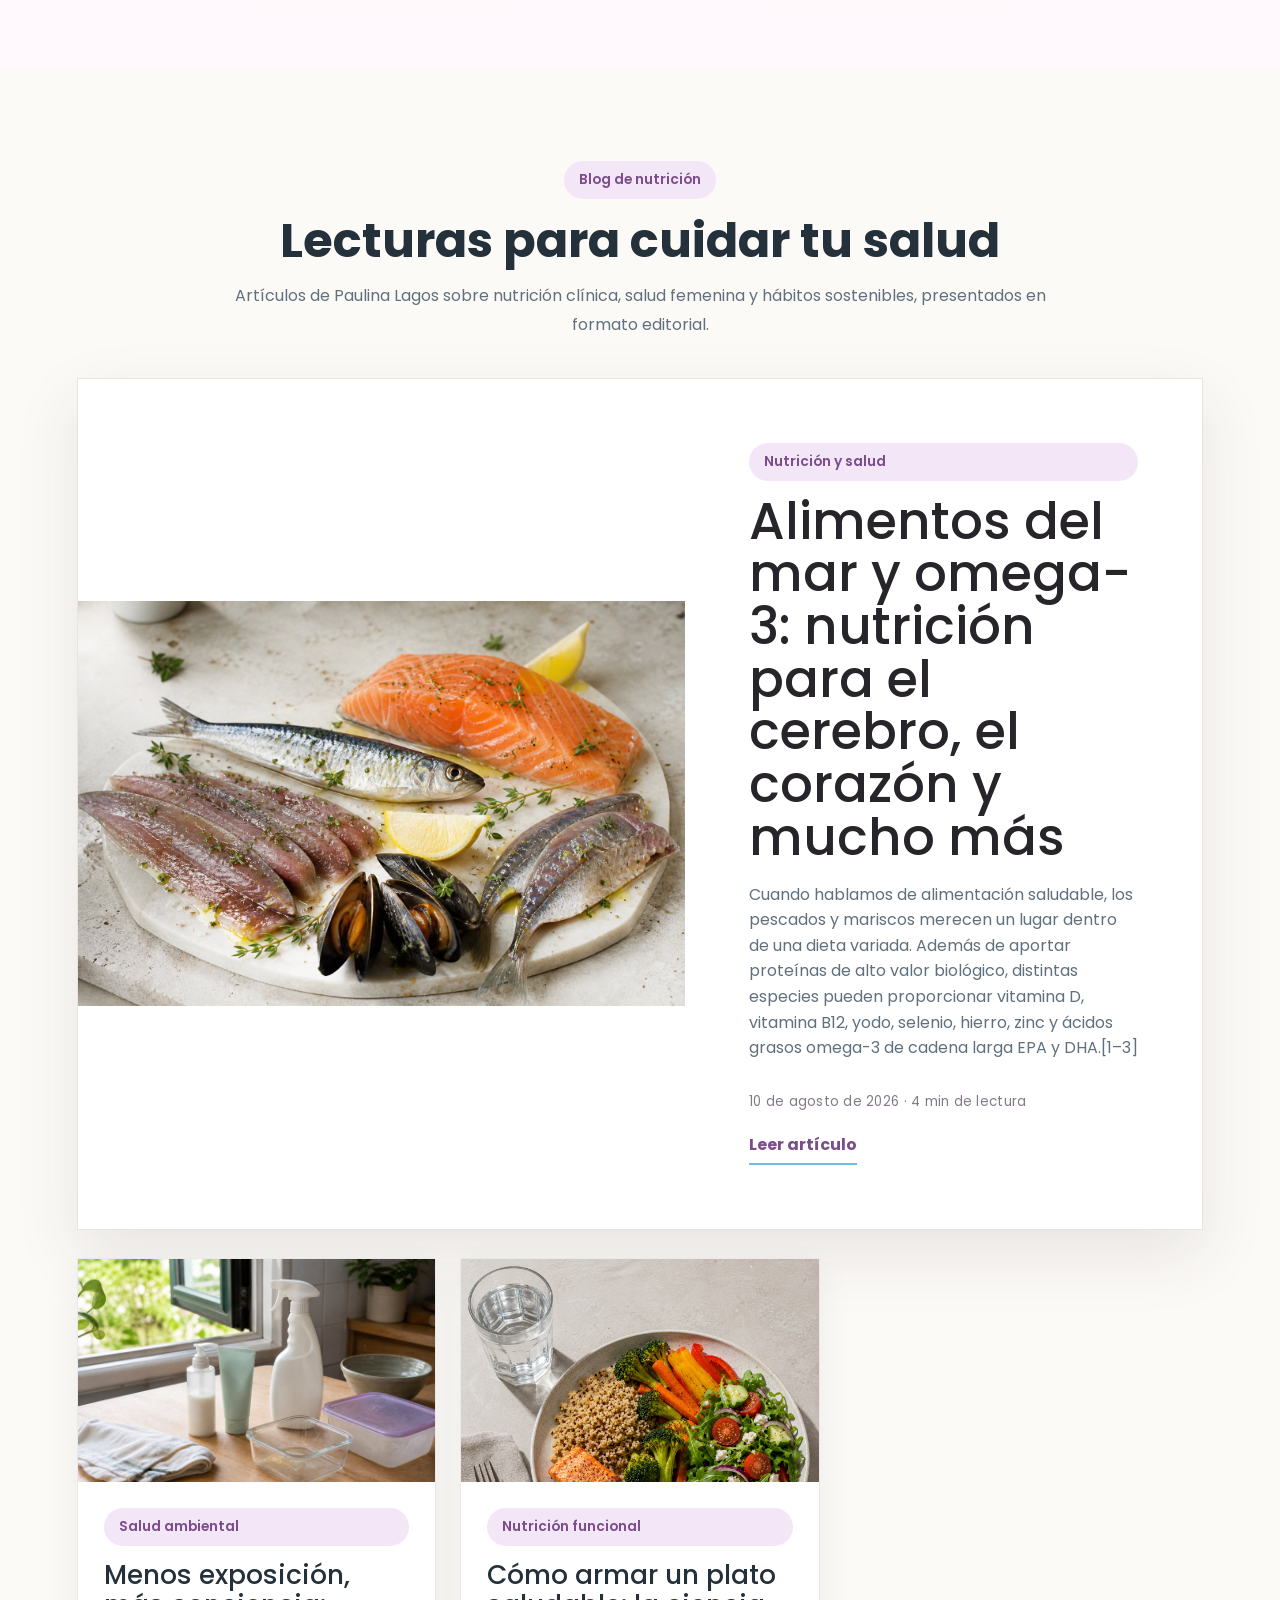
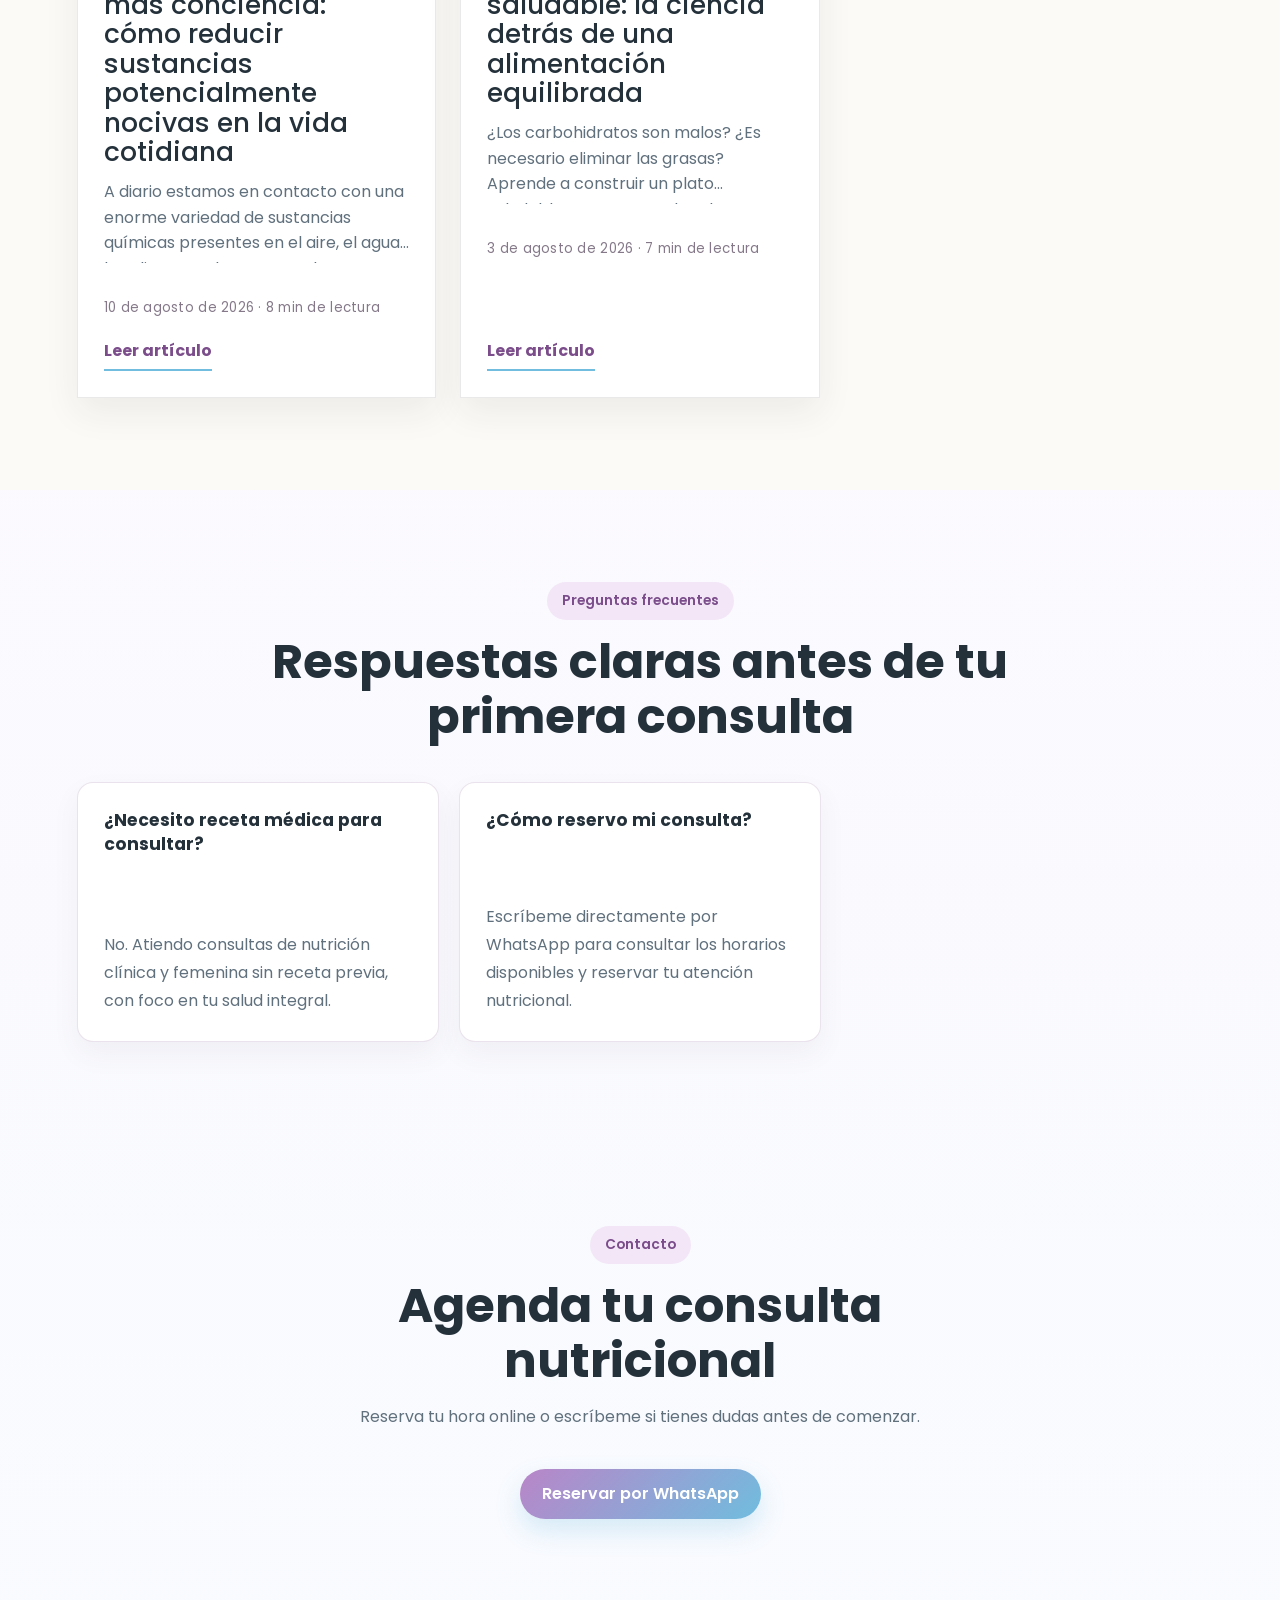
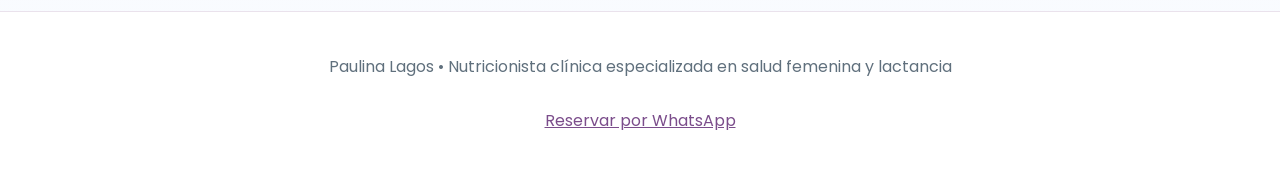
==== commit 1a62c141: "Elimina la sección de testimonios" ====
--- a/index.html
+++ b/index.html
@@ -45,7 +45,6 @@
 <a href="#servicios">Servicios</a>
 <a href="#proceso">Proceso</a>
 <a href="#blog">Blog</a>
-<a href="#testimonios">Testimonios</a>
 <a href="#faq">Preguntas</a>
 <a href="#contacto">Contacto</a>
 </nav>
@@ -173,33 +172,6 @@
 <div id="blog-publicaciones" class="revista-publicaciones" aria-live="polite">
 <p class="blog-error">Cargando publicaciones…</p>
 </div>
-</section>
-
-<section id="testimonios" class="testimonios">
-  <div class="section-intro">
-    <span>Testimonios</span>
-    <h2>Historias reales de mujeres que transformaron su salud</h2>
-    <p>Conoce algunos resultados reales de mujeres que mejoraron su bienestar hormonal, digestivo y su relación con la alimentación.</p>
-  </div>
-  <div class="cards servicios-grid">
-    <article class="card">
-      <p>“Gracias a la guía de Paulina recuperé mi energía, mejoré mis síntomas de SOP y encontré un plan que puedo mantener.”</p>
-      <strong>— Marcela, 34 años</strong>
-    </article>
-    <article class="card">
-      <p>“Me sentí escuchada, acompañada y con un plan realista para la lactancia y mi rutina diaria.”</p>
-      <strong>— Camila, 28 años</strong>
-    </article>
-  </div>
-  <div class="testimonios-comentarios">
-    <div class="section-intro">
-      <span>Tu experiencia</span>
-      <h3>Comparte tu testimonio</h3>
-      <p>Cuéntanos cómo fue tu experiencia. Puedes publicar, responder y participar en la conversación.</p>
-    </div>
-    <div id="disqus_thread"></div>
-    <noscript>Activa JavaScript para ver y publicar testimonios mediante Disqus.</noscript>
-  </div>
 </section>
 
 <section id="faq" class="faq">
@@ -239,20 +211,6 @@
 <a href="https://wa.me/56936110436" target="_blank" rel="noopener" class="whatsapp" aria-label="Escribir por WhatsApp">
 <i class="fa-brands fa-whatsapp"></i>
 </a>
-<script>
-var disqus_config = function () {
-  this.page.url = "https://nutripaulilagos.github.io/nutricionfemenina/#testimonios";
-  this.page.identifier = "testimonios-nutricion-femenina";
-  this.page.title = "Testimonios | Paulina Lagos Nutrición Femenina";
-};
-(function () {
-  var documentRef = document;
-  var script = documentRef.createElement("script");
-  script.src = "https://nutri-paulilagos.disqus.com/embed.js";
-  script.setAttribute("data-timestamp", String(Date.now()));
-  (documentRef.head || documentRef.body).appendChild(script);
-})();
-</script>
 <script src="blog.js?v=20260803-referencias" defer></script>
 <script src="script.js" defer></script>
 </body>
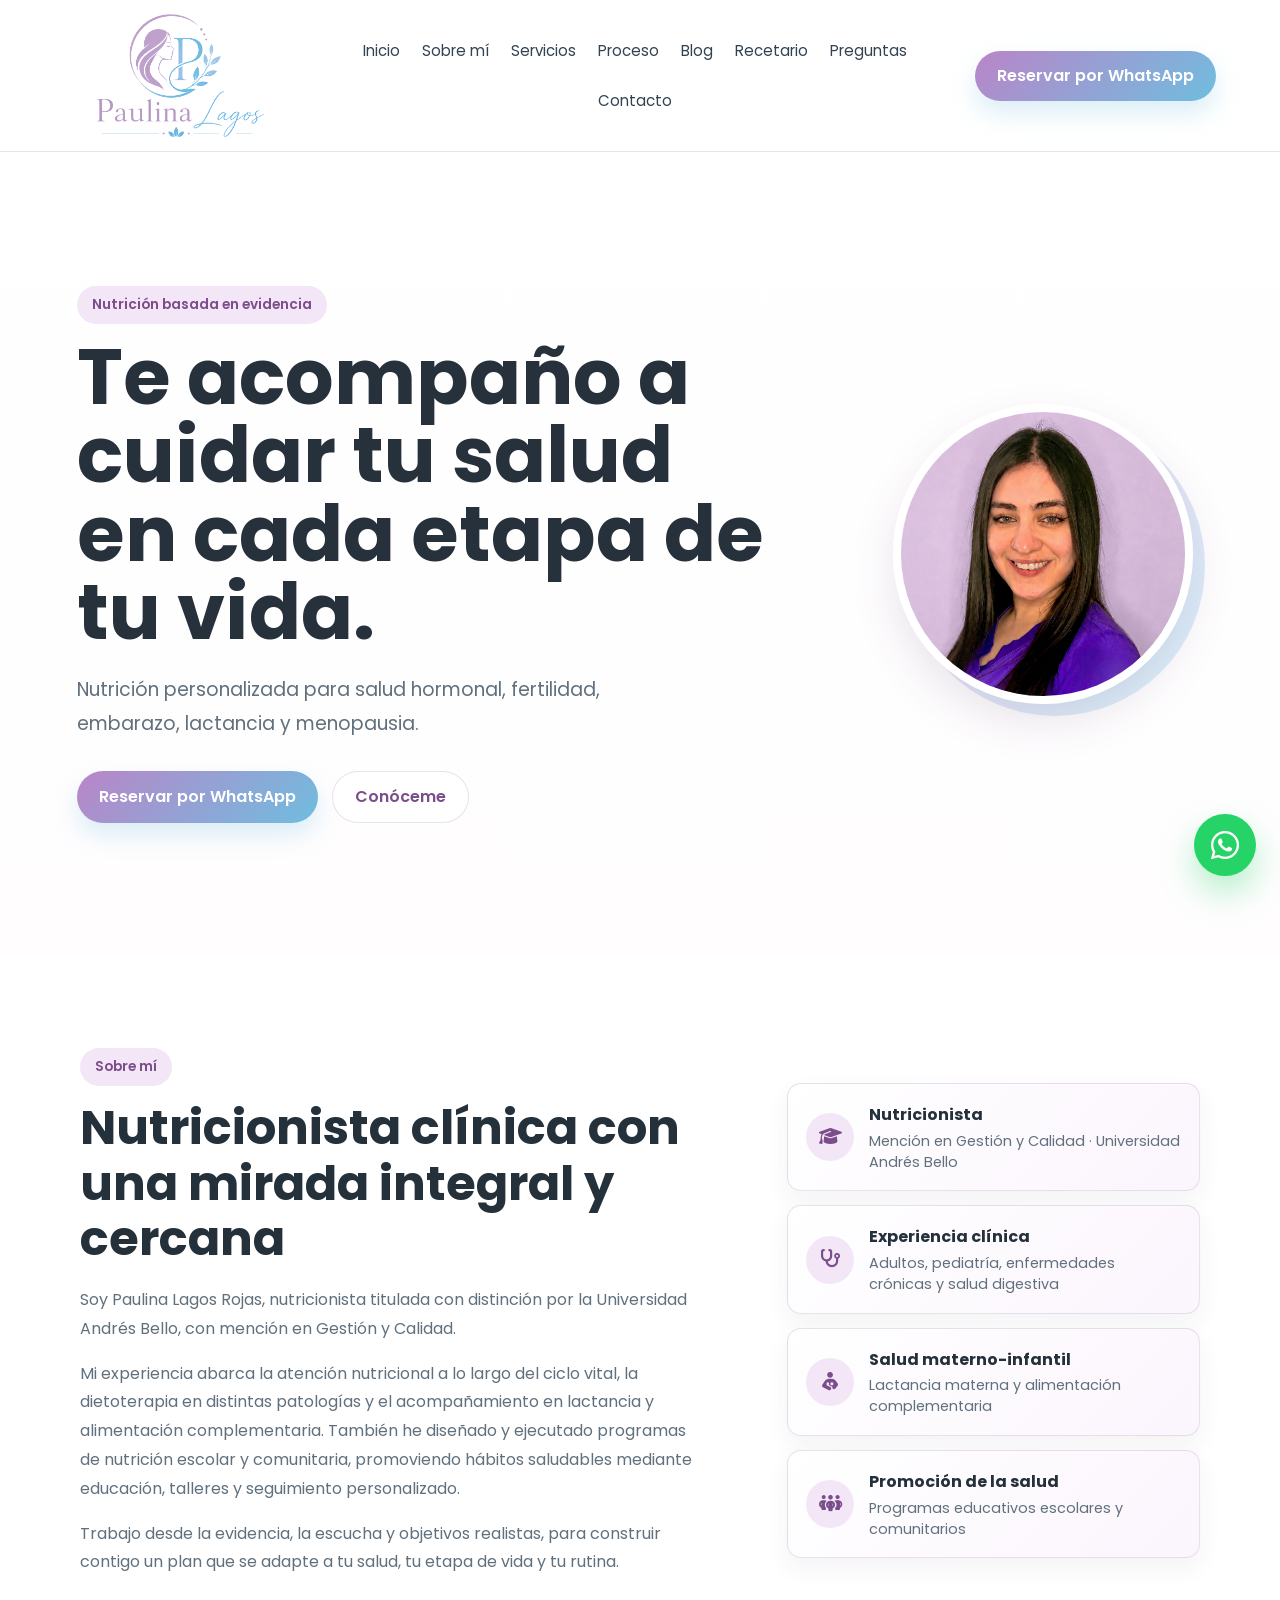
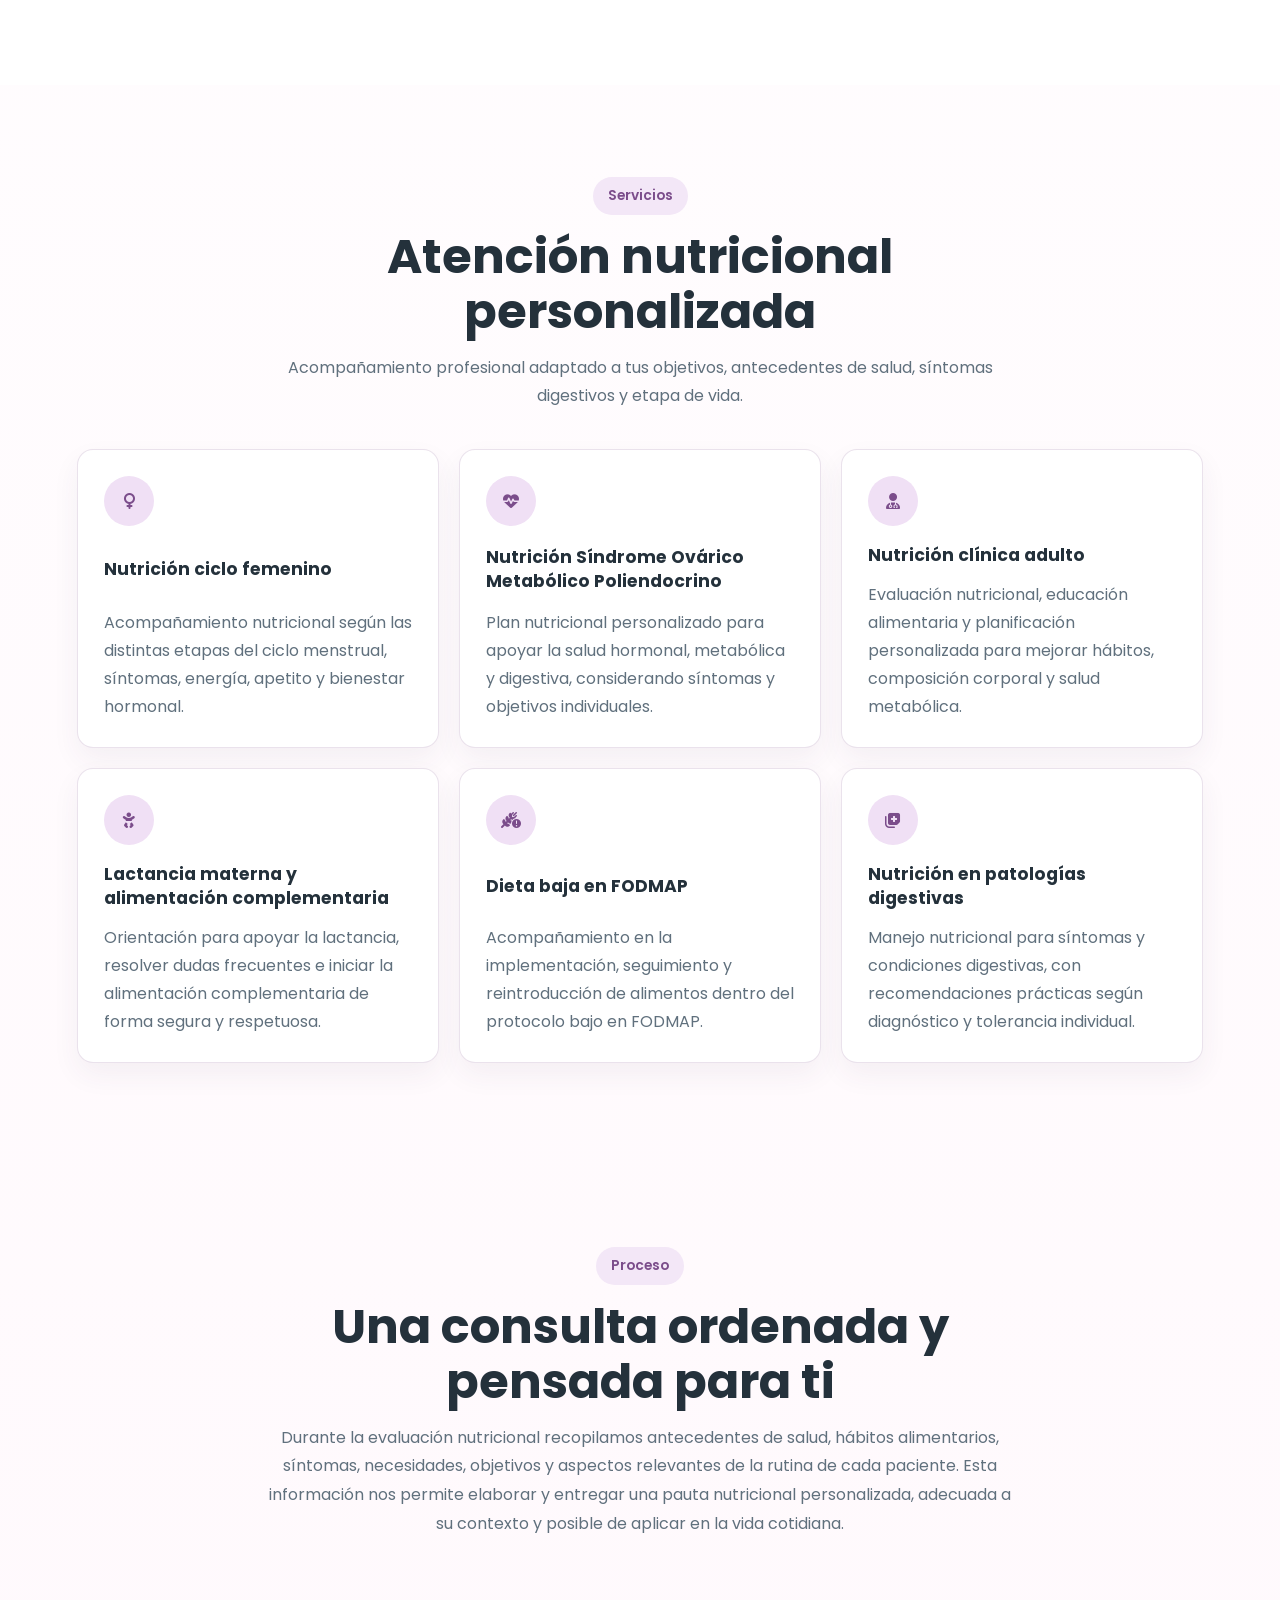
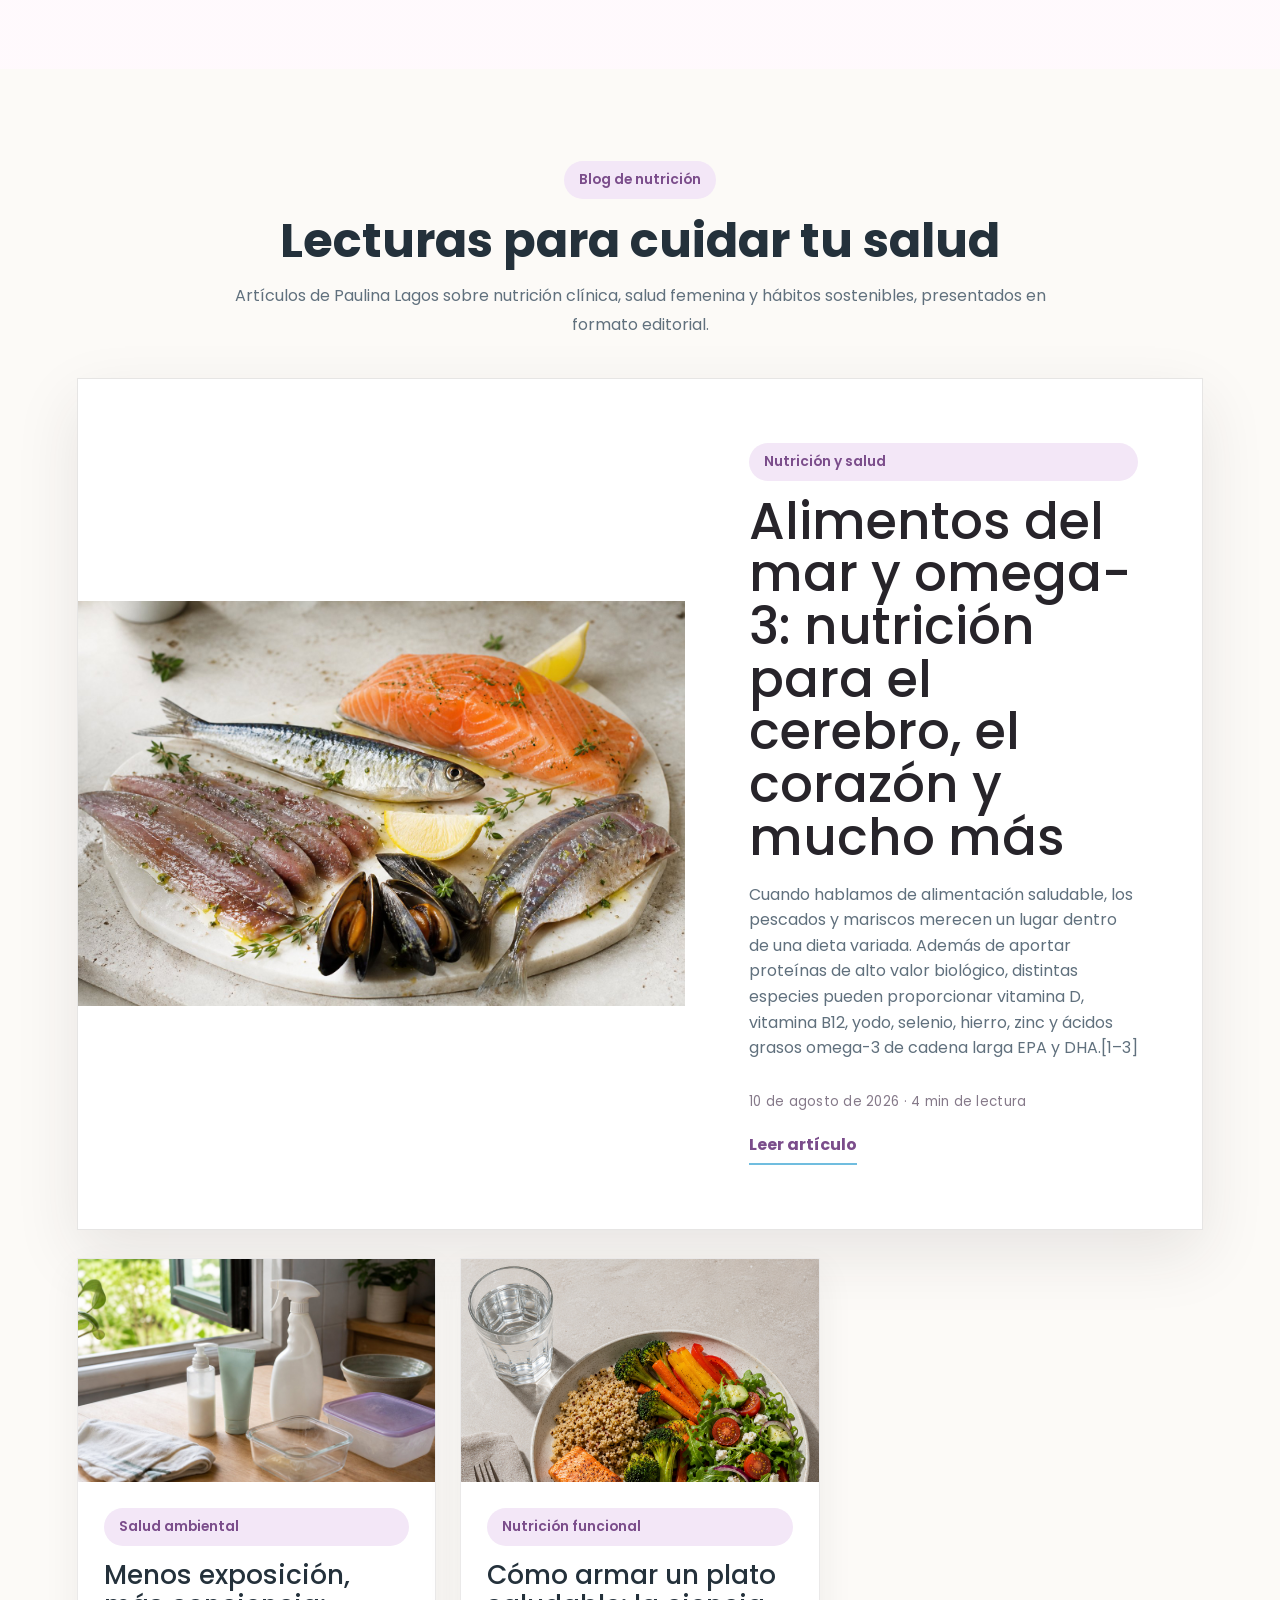
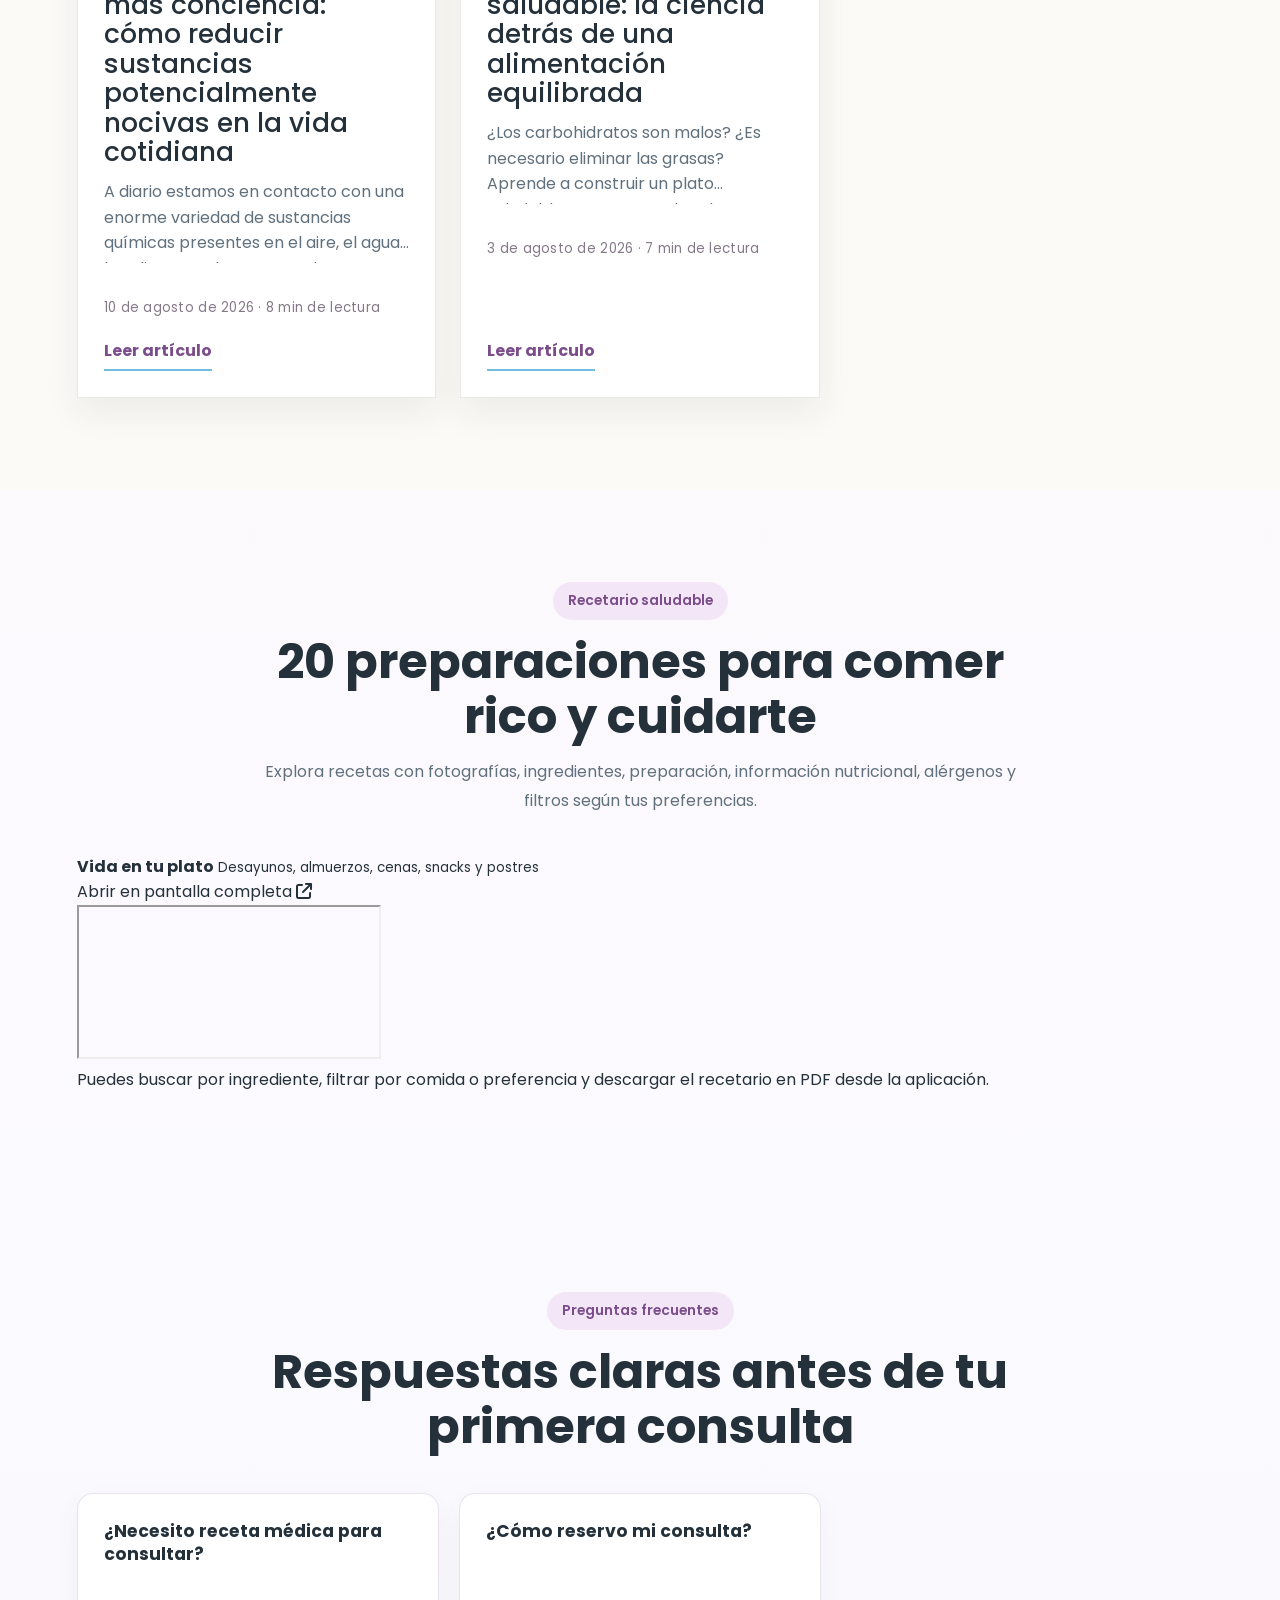
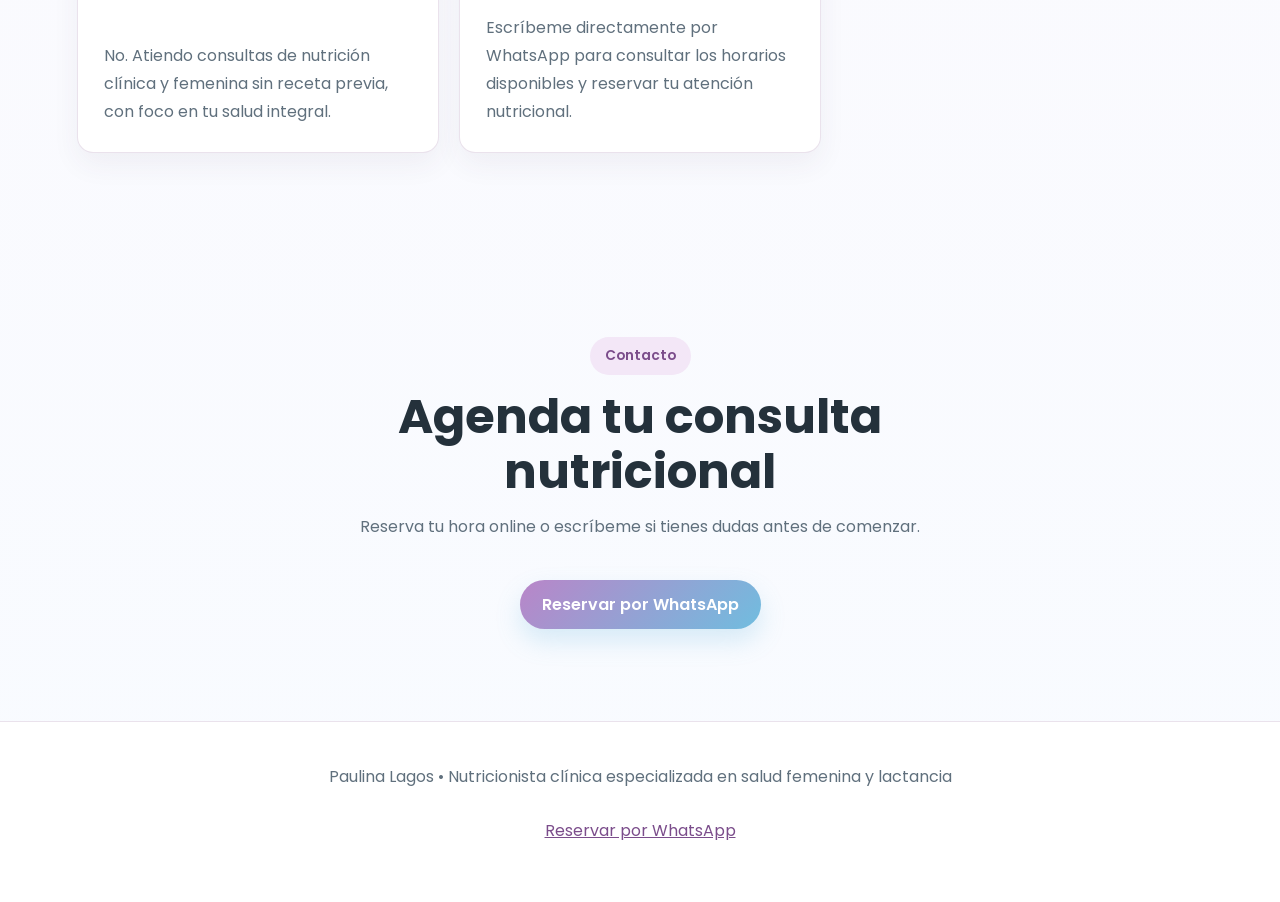
==== commit 45cac6ed: "Añade sección Recetario" ====
--- a/index.html
+++ b/index.html
@@ -1,217 +1,238 @@
-<!DOCTYPE html>
-<html lang="es">
-<head>
-<meta charset="UTF-8">
-<meta name="viewport" content="width=device-width, initial-scale=1.0">
-<title>Paulina Lagos | Nutrición Femenina</title>
-<meta name="description" content="Paulina Lagos, nutricionista clínica. Atención nutricional personalizada, salud femenina, lactancia, alimentación complementaria y patologías digestivas.">
-<link rel="canonical" href="https://nutripaulilagos.github.io/nutricionfemenina/">
-<meta property="og:title" content="Paulina Lagos | Nutrición Femenina">
-<meta property="og:description" content="Nutricionista clínica con atención personalizada en salud femenina, lactancia, embarazo, menopausia y digestión.">
-<meta property="og:image" content="https://nutripaulilagos.github.io/nutricionfemenina/paulina-lagos-perfil-v5.jpg">
-<meta property="og:url" content="https://nutripaulilagos.github.io/nutricionfemenina/">
-<meta property="og:type" content="website">
-<meta name="twitter:card" content="summary_large_image">
-<meta name="theme-color" content="#f8f1fb">
-<script type="application/ld+json">
-{
-  "@context": "https://schema.org",
-  "@type": "ProfessionalService",
-  "name": "Paulina Lagos Nutrición Femenina",
-  "url": "https://nutripaulilagos.github.io/nutricionfemenina/",
-  "image": "https://nutripaulilagos.github.io/nutricionfemenina/paulina-lagos-perfil-v5.jpg",
-  "description": "Nutricionista clínica con atención personalizada en salud femenina, lactancia, embarazo, menopausia y digestión.",
-  "address": {
-    "@type": "PostalAddress",
-    "addressCountry": "CL"
-  }
-}
-</script>
-<link rel="preconnect" href="https://fonts.googleapis.com">
-<link rel="preconnect" href="https://fonts.gstatic.com" crossorigin>
-<link href="https://fonts.googleapis.com/css2?family=Poppins:wght@300;400;500;600;700&display=swap" rel="stylesheet">
-<link rel="stylesheet" href="styles.css?v=20260811-lectura">
-<link rel="stylesheet" href="https://cdnjs.cloudflare.com/ajax/libs/font-awesome/6.7.2/css/all.min.css">
-</head>
-<body>
-<a class="skip-link" href="#main-content">Saltar al contenido</a>
-<header>
-<a class="logo" href="#inicio" aria-label="Paulina Lagos Nutricionista">
-<img src="logo-paulina-lagos-transparente.png" alt="Paulina Lagos Nutricionista">
-</a>
-<nav aria-label="Navegación principal">
-<a href="#inicio">Inicio</a>
-<a href="#sobre">Sobre mí</a>
-<a href="#servicios">Servicios</a>
+<!DOCTYPE html>
+<html lang="es">
+<head>
+<meta charset="UTF-8">
+<meta name="viewport" content="width=device-width, initial-scale=1.0">
+<title>Paulina Lagos | Nutrición Femenina</title>
+<meta name="description" content="Paulina Lagos, nutricionista clínica. Atención nutricional personalizada, salud femenina, lactancia, alimentación complementaria y patologías digestivas.">
+<link rel="canonical" href="https://nutripaulilagos.github.io/nutricionfemenina/">
+<meta property="og:title" content="Paulina Lagos | Nutrición Femenina">
+<meta property="og:description" content="Nutricionista clínica con atención personalizada en salud femenina, lactancia, embarazo, menopausia y digestión.">
+<meta property="og:image" content="https://nutripaulilagos.github.io/nutricionfemenina/paulina-lagos-perfil-v5.jpg">
+<meta property="og:url" content="https://nutripaulilagos.github.io/nutricionfemenina/">
+<meta property="og:type" content="website">
+<meta name="twitter:card" content="summary_large_image">
+<meta name="theme-color" content="#f8f1fb">
+<script type="application/ld+json">
+{
+  "@context": "https://schema.org",
+  "@type": "ProfessionalService",
+  "name": "Paulina Lagos Nutrición Femenina",
+  "url": "https://nutripaulilagos.github.io/nutricionfemenina/",
+  "image": "https://nutripaulilagos.github.io/nutricionfemenina/paulina-lagos-perfil-v5.jpg",
+  "description": "Nutricionista clínica con atención personalizada en salud femenina, lactancia, embarazo, menopausia y digestión.",
+  "address": {
+    "@type": "PostalAddress",
+    "addressCountry": "CL"
+  }
+}
+</script>
+<link rel="preconnect" href="https://fonts.googleapis.com">
+<link rel="preconnect" href="https://fonts.gstatic.com" crossorigin>
+<link href="https://fonts.googleapis.com/css2?family=Poppins:wght@300;400;500;600;700&display=swap" rel="stylesheet">
+<link rel="stylesheet" href="styles.css?v=20260811-lectura">
+<link rel="stylesheet" href="https://cdnjs.cloudflare.com/ajax/libs/font-awesome/6.7.2/css/all.min.css">
+</head>
+<body>
+<a class="skip-link" href="#main-content">Saltar al contenido</a>
+<header>
+<a class="logo" href="#inicio" aria-label="Paulina Lagos Nutricionista">
+<img src="logo-paulina-lagos-transparente.png" alt="Paulina Lagos Nutricionista">
+</a>
+<nav aria-label="Navegación principal">
+<a href="#inicio">Inicio</a>
+<a href="#sobre">Sobre mí</a>
+<a href="#servicios">Servicios</a>
 <a href="#proceso">Proceso</a>
 <a href="#blog">Blog</a>
+<a href="#recetario">Recetario</a>
 <a href="#faq">Preguntas</a>
-<a href="#contacto">Contacto</a>
-</nav>
-<a class="agenda" href="https://wa.me/56936110436?text=Hola%2C%20quisiera%20reservar%20una%20hora%20de%20atenci%C3%B3n%20nutricional." target="_blank" rel="noopener">
-Reservar por WhatsApp
-</a>
-</header>
-
-<main id="main-content">
-<section id="inicio" class="hero">
-<div class="hero-texto">
-<span>Nutrición basada en evidencia</span>
-<h1>Te acompaño a cuidar tu salud en cada etapa de tu vida.</h1>
-<p>Nutrición personalizada para salud hormonal, fertilidad, embarazo, lactancia y menopausia.</p>
-<div class="hero-botones">
-<a href="https://wa.me/56936110436?text=Hola%2C%20quisiera%20reservar%20una%20hora%20de%20atenci%C3%B3n%20nutricional." target="_blank" rel="noopener" class="btn-principal">
-Reservar por WhatsApp
-</a>
-<a href="#sobre" class="btn-secundario">
-Conóceme
-</a>
-</div>
-</div>
-<div class="hero-imagen" aria-label="Paulina Lagos, nutricionista">
-<img src="paulina-lagos-perfil-v5.jpg" alt="Paulina Lagos, nutricionista" width="1030" height="1030">
-</div>
+<a href="#contacto">Contacto</a>
+</nav>
+<a class="agenda" href="https://wa.me/56936110436?text=Hola%2C%20quisiera%20reservar%20una%20hora%20de%20atenci%C3%B3n%20nutricional." target="_blank" rel="noopener">
+Reservar por WhatsApp
+</a>
+</header>
+
+<main id="main-content">
+<section id="inicio" class="hero">
+<div class="hero-texto">
+<span>Nutrición basada en evidencia</span>
+<h1>Te acompaño a cuidar tu salud en cada etapa de tu vida.</h1>
+<p>Nutrición personalizada para salud hormonal, fertilidad, embarazo, lactancia y menopausia.</p>
+<div class="hero-botones">
+<a href="https://wa.me/56936110436?text=Hola%2C%20quisiera%20reservar%20una%20hora%20de%20atenci%C3%B3n%20nutricional." target="_blank" rel="noopener" class="btn-principal">
+Reservar por WhatsApp
+</a>
+<a href="#sobre" class="btn-secundario">
+Conóceme
+</a>
+</div>
+</div>
+<div class="hero-imagen" aria-label="Paulina Lagos, nutricionista">
+<img src="paulina-lagos-perfil-v5.jpg" alt="Paulina Lagos, nutricionista" width="1030" height="1030">
+</div>
+</section>
+
+<section id="sobre" class="sobre">
+<div class="sobre-contenido">
+<div class="sobre-presentacion">
+<span>Sobre mí</span>
+<h2>Nutricionista clínica con una mirada integral y cercana</h2>
+<p>Soy Paulina Lagos Rojas, nutricionista titulada con distinción por la Universidad Andrés Bello, con mención en Gestión y Calidad.</p>
+<p>Mi experiencia abarca la atención nutricional a lo largo del ciclo vital, la dietoterapia en distintas patologías y el acompañamiento en lactancia y alimentación complementaria. También he diseñado y ejecutado programas de nutrición escolar y comunitaria, promoviendo hábitos saludables mediante educación, talleres y seguimiento personalizado.</p>
+<p>Trabajo desde la evidencia, la escucha y objetivos realistas, para construir contigo un plan que se adapte a tu salud, tu etapa de vida y tu rutina.</p>
+</div>
+<div class="sobre-destacados" aria-label="Formación y experiencia destacada">
+<div class="sobre-dato">
+<i class="fa-solid fa-graduation-cap" aria-hidden="true"></i>
+<div><strong>Nutricionista</strong><span>Mención en Gestión y Calidad · Universidad Andrés Bello</span></div>
+</div>
+<div class="sobre-dato">
+<i class="fa-solid fa-stethoscope" aria-hidden="true"></i>
+<div><strong>Experiencia clínica</strong><span>Adultos, pediatría, enfermedades crónicas y salud digestiva</span></div>
+</div>
+<div class="sobre-dato">
+<i class="fa-solid fa-person-breastfeeding" aria-hidden="true"></i>
+<div><strong>Salud materno-infantil</strong><span>Lactancia materna y alimentación complementaria</span></div>
+</div>
+<div class="sobre-dato">
+<i class="fa-solid fa-people-group" aria-hidden="true"></i>
+<div><strong>Promoción de la salud</strong><span>Programas educativos escolares y comunitarios</span></div>
+</div>
+</div>
+</div>
+</section>
+
+<section id="servicios" class="servicios">
+<div class="section-intro">
+<span>Servicios</span>
+<h2>Atención nutricional personalizada</h2>
+<p>Acompañamiento profesional adaptado a tus objetivos, antecedentes de salud, síntomas digestivos y etapa de vida.</p>
+</div>
+<div class="cards servicios-grid">
+<article class="card servicio-card">
+<div class="blog-icono">
+<i class="fa-solid fa-venus"></i>
+</div>
+<h3>Nutrición ciclo femenino</h3>
+<p>Acompañamiento nutricional según las distintas etapas del ciclo menstrual, síntomas, energía, apetito y bienestar hormonal.</p>
+</article>
+<article class="card servicio-card">
+<div class="blog-icono">
+<i class="fa-solid fa-heart-pulse"></i>
+</div>
+<h3>Nutrición Síndrome Ovárico Metabólico Poliendocrino</h3>
+<p>Plan nutricional personalizado para apoyar la salud hormonal, metabólica y digestiva, considerando síntomas y objetivos individuales.</p>
+</article>
+<article class="card servicio-card">
+<div class="blog-icono">
+<i class="fa-solid fa-user-doctor"></i>
+</div>
+<h3>Nutrición clínica adulto</h3>
+<p>Evaluación nutricional, educación alimentaria y planificación personalizada para mejorar hábitos, composición corporal y salud metabólica.</p>
+</article>
+<article class="card servicio-card">
+<div class="blog-icono">
+<i class="fa-solid fa-baby"></i>
+</div>
+<h3>Lactancia materna y alimentación complementaria</h3>
+<p>Orientación para apoyar la lactancia, resolver dudas frecuentes e iniciar la alimentación complementaria de forma segura y respetuosa.</p>
+</article>
+<article class="card servicio-card">
+<div class="blog-icono">
+<i class="fa-solid fa-wheat-awn-circle-exclamation"></i>
+</div>
+<h3>Dieta baja en FODMAP</h3>
+<p>Acompañamiento en la implementación, seguimiento y reintroducción de alimentos dentro del protocolo bajo en FODMAP.</p>
+</article>
+<article class="card servicio-card">
+<div class="blog-icono">
+<i class="fa-solid fa-notes-medical"></i>
+</div>
+<h3>Nutrición en patologías digestivas</h3>
+<p>Manejo nutricional para síntomas y condiciones digestivas, con recomendaciones prácticas según diagnóstico y tolerancia individual.</p>
+</article>
+</div>
+</section>
+
+<section id="proceso" class="proceso">
+<div class="section-intro">
+<span>Proceso</span>
+<h2>Una consulta ordenada y pensada para ti</h2>
+<p>Durante la evaluación nutricional recopilamos antecedentes de salud, hábitos alimentarios, síntomas, necesidades, objetivos y aspectos relevantes de la rutina de cada paciente. Esta información nos permite elaborar y entregar una pauta nutricional personalizada, adecuada a su contexto y posible de aplicar en la vida cotidiana.</p>
+</div>
+</section>
+
+<section id="blog" class="blog">
+<div class="section-intro">
+<span>Blog de nutrición</span>
+<h2>Lecturas para cuidar tu salud</h2>
+<p>Artículos de Paulina Lagos sobre nutrición clínica, salud femenina y hábitos sostenibles, presentados en formato editorial.</p>
+</div>
+<div id="blog-publicaciones" class="revista-publicaciones" aria-live="polite">
+<p class="blog-error">Cargando publicaciones…</p>
+</div>
 </section>
 
-<section id="sobre" class="sobre">
-<div class="sobre-contenido">
-<div class="sobre-presentacion">
-<span>Sobre mí</span>
-<h2>Nutricionista clínica con una mirada integral y cercana</h2>
-<p>Soy Paulina Lagos Rojas, nutricionista titulada con distinción por la Universidad Andrés Bello, con mención en Gestión y Calidad.</p>
-<p>Mi experiencia abarca la atención nutricional a lo largo del ciclo vital, la dietoterapia en distintas patologías y el acompañamiento en lactancia y alimentación complementaria. También he diseñado y ejecutado programas de nutrición escolar y comunitaria, promoviendo hábitos saludables mediante educación, talleres y seguimiento personalizado.</p>
-<p>Trabajo desde la evidencia, la escucha y objetivos realistas, para construir contigo un plan que se adapte a tu salud, tu etapa de vida y tu rutina.</p>
-</div>
-<div class="sobre-destacados" aria-label="Formación y experiencia destacada">
-<div class="sobre-dato">
-<i class="fa-solid fa-graduation-cap" aria-hidden="true"></i>
-<div><strong>Nutricionista</strong><span>Mención en Gestión y Calidad · Universidad Andrés Bello</span></div>
-</div>
-<div class="sobre-dato">
-<i class="fa-solid fa-stethoscope" aria-hidden="true"></i>
-<div><strong>Experiencia clínica</strong><span>Adultos, pediatría, enfermedades crónicas y salud digestiva</span></div>
-</div>
-<div class="sobre-dato">
-<i class="fa-solid fa-person-breastfeeding" aria-hidden="true"></i>
-<div><strong>Salud materno-infantil</strong><span>Lactancia materna y alimentación complementaria</span></div>
-</div>
-<div class="sobre-dato">
-<i class="fa-solid fa-people-group" aria-hidden="true"></i>
-<div><strong>Promoción de la salud</strong><span>Programas educativos escolares y comunitarios</span></div>
-</div>
-</div>
-</div>
-</section>
-
-<section id="servicios" class="servicios">
+<section id="recetario" class="recetario">
 <div class="section-intro">
-<span>Servicios</span>
-<h2>Atención nutricional personalizada</h2>
-<p>Acompañamiento profesional adaptado a tus objetivos, antecedentes de salud, síntomas digestivos y etapa de vida.</p>
-</div>
-<div class="cards servicios-grid">
-<article class="card servicio-card">
-<div class="blog-icono">
-<i class="fa-solid fa-venus"></i>
-</div>
-<h3>Nutrición ciclo femenino</h3>
-<p>Acompañamiento nutricional según las distintas etapas del ciclo menstrual, síntomas, energía, apetito y bienestar hormonal.</p>
-</article>
-<article class="card servicio-card">
-<div class="blog-icono">
-<i class="fa-solid fa-heart-pulse"></i>
-</div>
-<h3>Nutrición Síndrome Ovárico Metabólico Poliendocrino</h3>
-<p>Plan nutricional personalizado para apoyar la salud hormonal, metabólica y digestiva, considerando síntomas y objetivos individuales.</p>
-</article>
-<article class="card servicio-card">
-<div class="blog-icono">
-<i class="fa-solid fa-user-doctor"></i>
-</div>
-<h3>Nutrición clínica adulto</h3>
-<p>Evaluación nutricional, educación alimentaria y planificación personalizada para mejorar hábitos, composición corporal y salud metabólica.</p>
-</article>
-<article class="card servicio-card">
-<div class="blog-icono">
-<i class="fa-solid fa-baby"></i>
-</div>
-<h3>Lactancia materna y alimentación complementaria</h3>
-<p>Orientación para apoyar la lactancia, resolver dudas frecuentes e iniciar la alimentación complementaria de forma segura y respetuosa.</p>
-</article>
-<article class="card servicio-card">
-<div class="blog-icono">
-<i class="fa-solid fa-wheat-awn-circle-exclamation"></i>
-</div>
-<h3>Dieta baja en FODMAP</h3>
-<p>Acompañamiento en la implementación, seguimiento y reintroducción de alimentos dentro del protocolo bajo en FODMAP.</p>
-</article>
-<article class="card servicio-card">
-<div class="blog-icono">
-<i class="fa-solid fa-notes-medical"></i>
-</div>
-<h3>Nutrición en patologías digestivas</h3>
-<p>Manejo nutricional para síntomas y condiciones digestivas, con recomendaciones prácticas según diagnóstico y tolerancia individual.</p>
-</article>
-</div>
-</section>
-
-<section id="proceso" class="proceso">
-<div class="section-intro">
-<span>Proceso</span>
-<h2>Una consulta ordenada y pensada para ti</h2>
-<p>Durante la evaluación nutricional recopilamos antecedentes de salud, hábitos alimentarios, síntomas, necesidades, objetivos y aspectos relevantes de la rutina de cada paciente. Esta información nos permite elaborar y entregar una pauta nutricional personalizada, adecuada a su contexto y posible de aplicar en la vida cotidiana.</p>
-</div>
-</section>
-
-<section id="blog" class="blog">
-<div class="section-intro">
-<span>Blog de nutrición</span>
-<h2>Lecturas para cuidar tu salud</h2>
-<p>Artículos de Paulina Lagos sobre nutrición clínica, salud femenina y hábitos sostenibles, presentados en formato editorial.</p>
-</div>
-<div id="blog-publicaciones" class="revista-publicaciones" aria-live="polite">
-<p class="blog-error">Cargando publicaciones…</p>
-</div>
+<span>Recetario saludable</span>
+<h2>20 preparaciones para comer rico y cuidarte</h2>
+<p>Explora recetas con fotografías, ingredientes, preparación, información nutricional, alérgenos y filtros según tus preferencias.</p>
+</div>
+<div class="recetario-marco">
+<div class="recetario-cabecera">
+<div>
+<strong>Vida en tu plato</strong>
+<small>Desayunos, almuerzos, cenas, snacks y postres</small>
+</div>
+<a href="https://vida-en-tu-plato.pauli-lagos-r.chatgpt.site" target="_blank" rel="noopener">Abrir en pantalla completa <i class="fa-solid fa-arrow-up-right-from-square" aria-hidden="true"></i></a>
+</div>
+<iframe src="https://vida-en-tu-plato.pauli-lagos-r.chatgpt.site" title="Recetario saludable interactivo Vida en tu plato" loading="lazy" allow="fullscreen" referrerpolicy="strict-origin-when-cross-origin"></iframe>
+</div>
+<p class="recetario-ayuda">Puedes buscar por ingrediente, filtrar por comida o preferencia y descargar el recetario en PDF desde la aplicación.</p>
 </section>
 
 <section id="faq" class="faq">
-  <div class="section-intro">
-    <span>Preguntas frecuentes</span>
-    <h2>Respuestas claras antes de tu primera consulta</h2>
-  </div>
-  <div class="cards servicios-grid">
-    <article class="card">
-      <h3>¿Necesito receta médica para consultar?</h3>
-      <p>No. Atiendo consultas de nutrición clínica y femenina sin receta previa, con foco en tu salud integral.</p>
-    </article>
-    <article class="card">
-      <h3>¿Cómo reservo mi consulta?</h3>
-      <p>Escríbeme directamente por WhatsApp para consultar los horarios disponibles y reservar tu atención nutricional.</p>
-    </article>
-  </div>
-</section>
-
-<section id="contacto" class="contacto">
-<div class="section-intro">
-<span>Contacto</span>
-<h2>Agenda tu consulta nutricional</h2>
-<p>Reserva tu hora online o escríbeme si tienes dudas antes de comenzar.</p>
-</div>
-<a class="btn-principal" href="https://wa.me/56936110436?text=Hola%2C%20quisiera%20reservar%20una%20hora%20de%20atenci%C3%B3n%20nutricional." target="_blank" rel="noopener">Reservar por WhatsApp</a>
-</section>
-</main>
-
-<footer class="footer">
-  <div class="footer-content">
-    <p>Paulina Lagos • Nutricionista clínica especializada en salud femenina y lactancia</p>
-    <p><a href="https://wa.me/56936110436?text=Hola%2C%20quisiera%20reservar%20una%20hora%20de%20atenci%C3%B3n%20nutricional." target="_blank" rel="noopener">Reservar por WhatsApp</a></p>
-  </div>
-</footer>
-
-<a href="https://wa.me/56936110436" target="_blank" rel="noopener" class="whatsapp" aria-label="Escribir por WhatsApp">
-<i class="fa-brands fa-whatsapp"></i>
-</a>
-<script src="blog.js?v=20260803-referencias" defer></script>
-<script src="script.js" defer></script>
-</body>
-</html>
+  <div class="section-intro">
+    <span>Preguntas frecuentes</span>
+    <h2>Respuestas claras antes de tu primera consulta</h2>
+  </div>
+  <div class="cards servicios-grid">
+    <article class="card">
+      <h3>¿Necesito receta médica para consultar?</h3>
+      <p>No. Atiendo consultas de nutrición clínica y femenina sin receta previa, con foco en tu salud integral.</p>
+    </article>
+    <article class="card">
+      <h3>¿Cómo reservo mi consulta?</h3>
+      <p>Escríbeme directamente por WhatsApp para consultar los horarios disponibles y reservar tu atención nutricional.</p>
+    </article>
+  </div>
+</section>
+
+<section id="contacto" class="contacto">
+<div class="section-intro">
+<span>Contacto</span>
+<h2>Agenda tu consulta nutricional</h2>
+<p>Reserva tu hora online o escríbeme si tienes dudas antes de comenzar.</p>
+</div>
+<a class="btn-principal" href="https://wa.me/56936110436?text=Hola%2C%20quisiera%20reservar%20una%20hora%20de%20atenci%C3%B3n%20nutricional." target="_blank" rel="noopener">Reservar por WhatsApp</a>
+</section>
+</main>
+
+<footer class="footer">
+  <div class="footer-content">
+    <p>Paulina Lagos • Nutricionista clínica especializada en salud femenina y lactancia</p>
+    <p><a href="https://wa.me/56936110436?text=Hola%2C%20quisiera%20reservar%20una%20hora%20de%20atenci%C3%B3n%20nutricional." target="_blank" rel="noopener">Reservar por WhatsApp</a></p>
+  </div>
+</footer>
+
+<a href="https://wa.me/56936110436" target="_blank" rel="noopener" class="whatsapp" aria-label="Escribir por WhatsApp">
+<i class="fa-brands fa-whatsapp"></i>
+</a>
+<script src="blog.js?v=20260803-referencias" defer></script>
+<script src="script.js" defer></script>
+</body>
+</html>
+
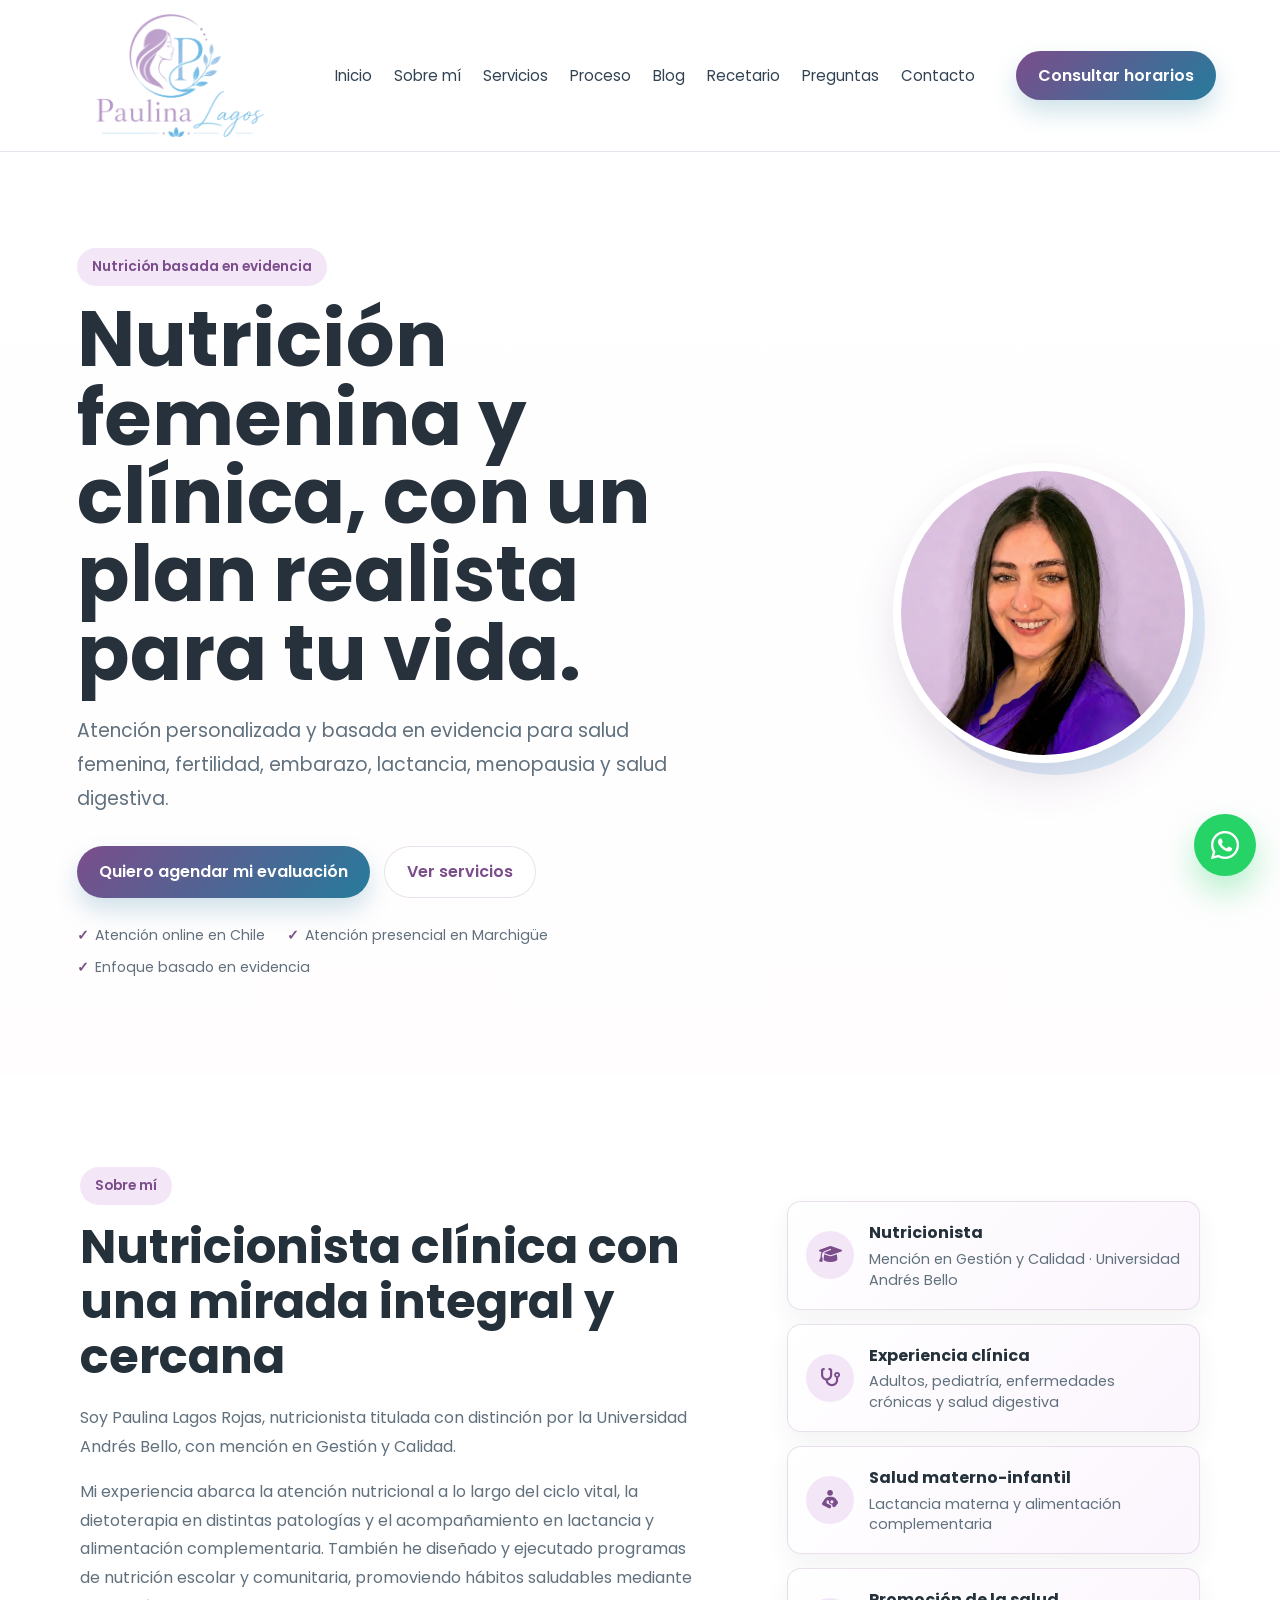
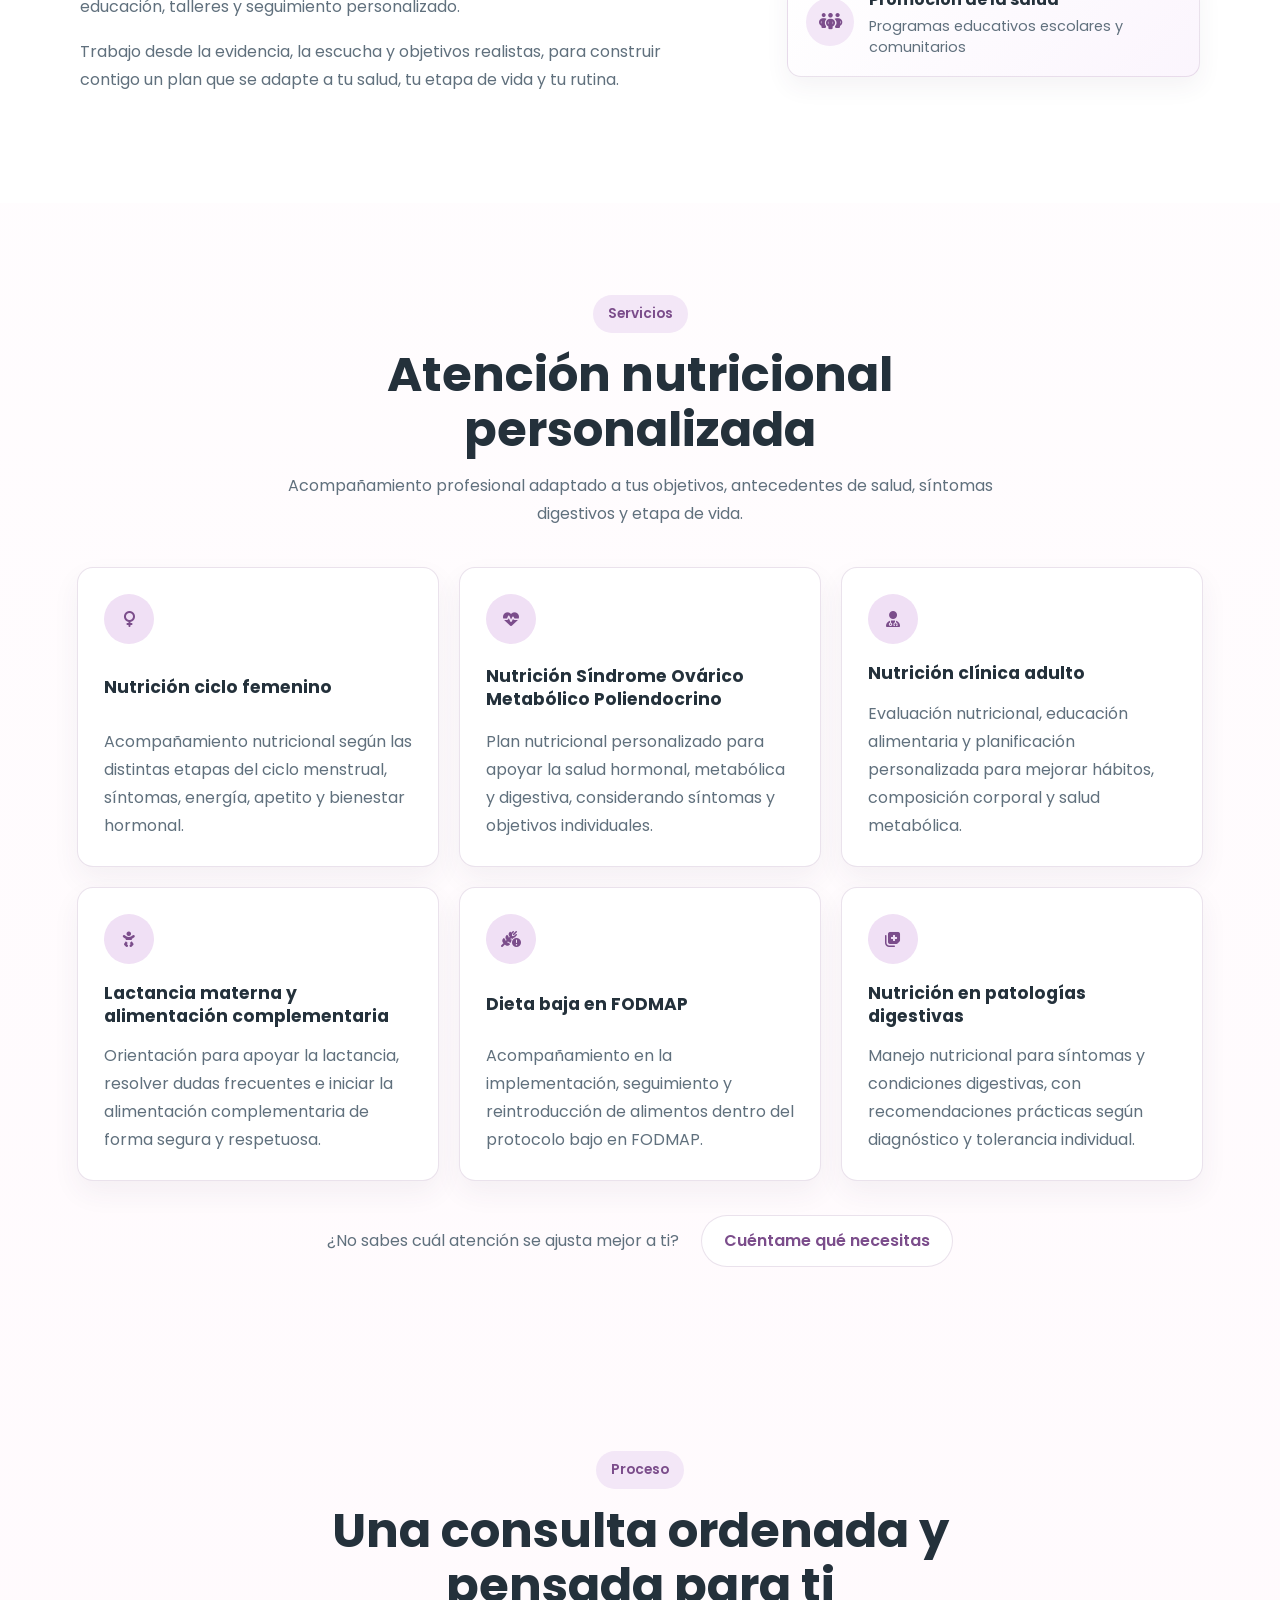
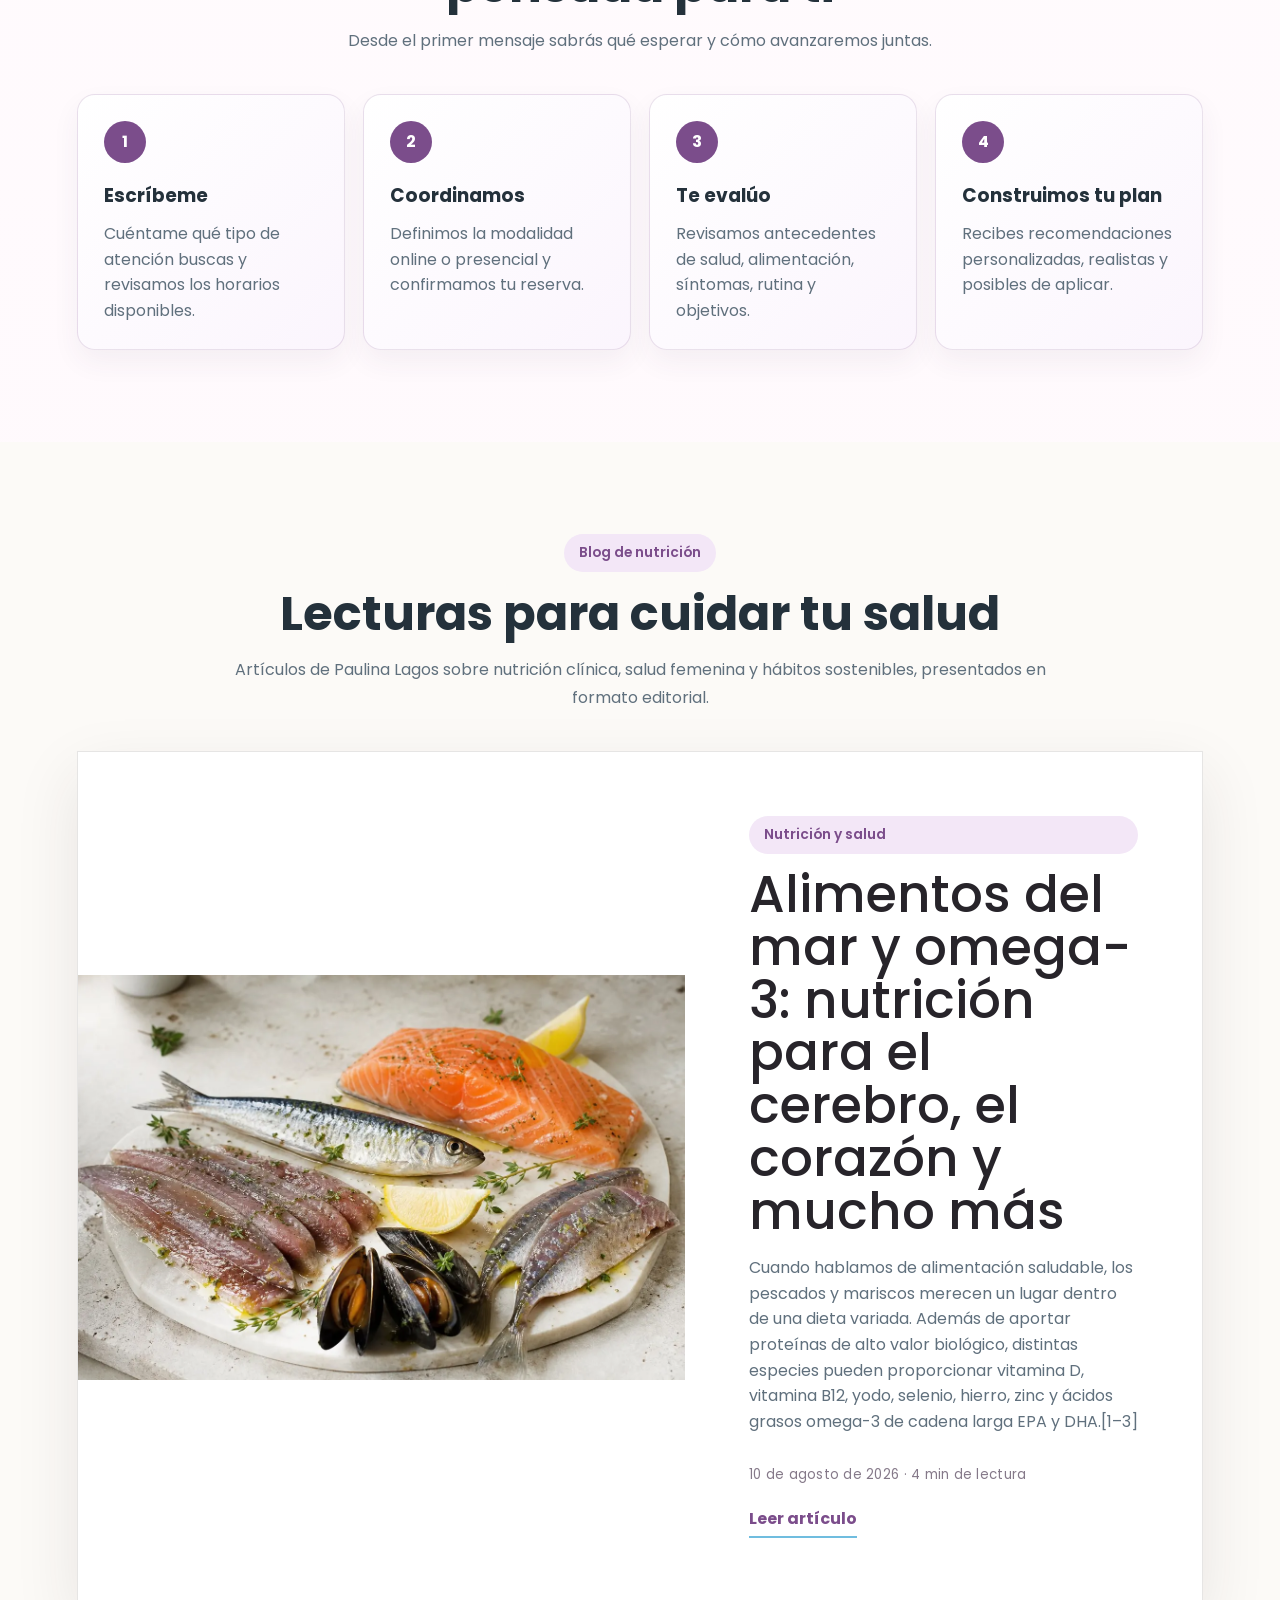
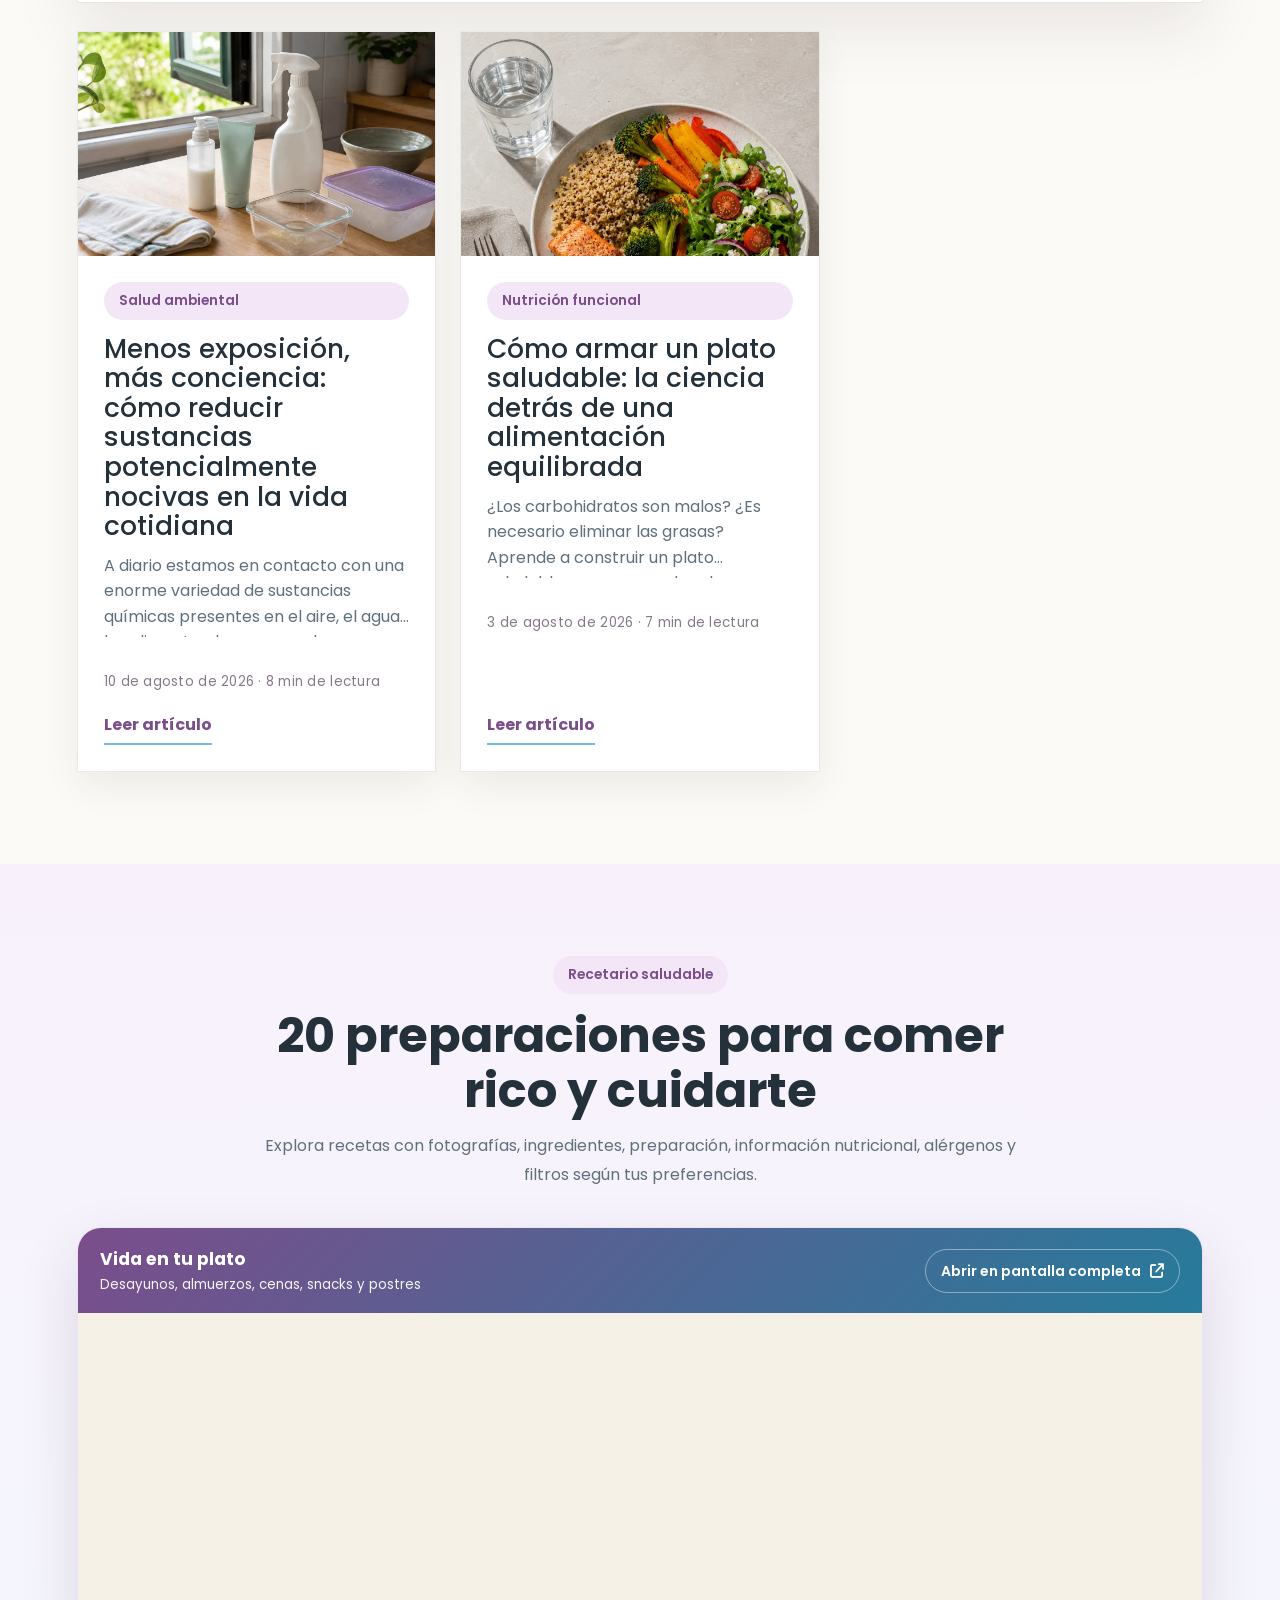
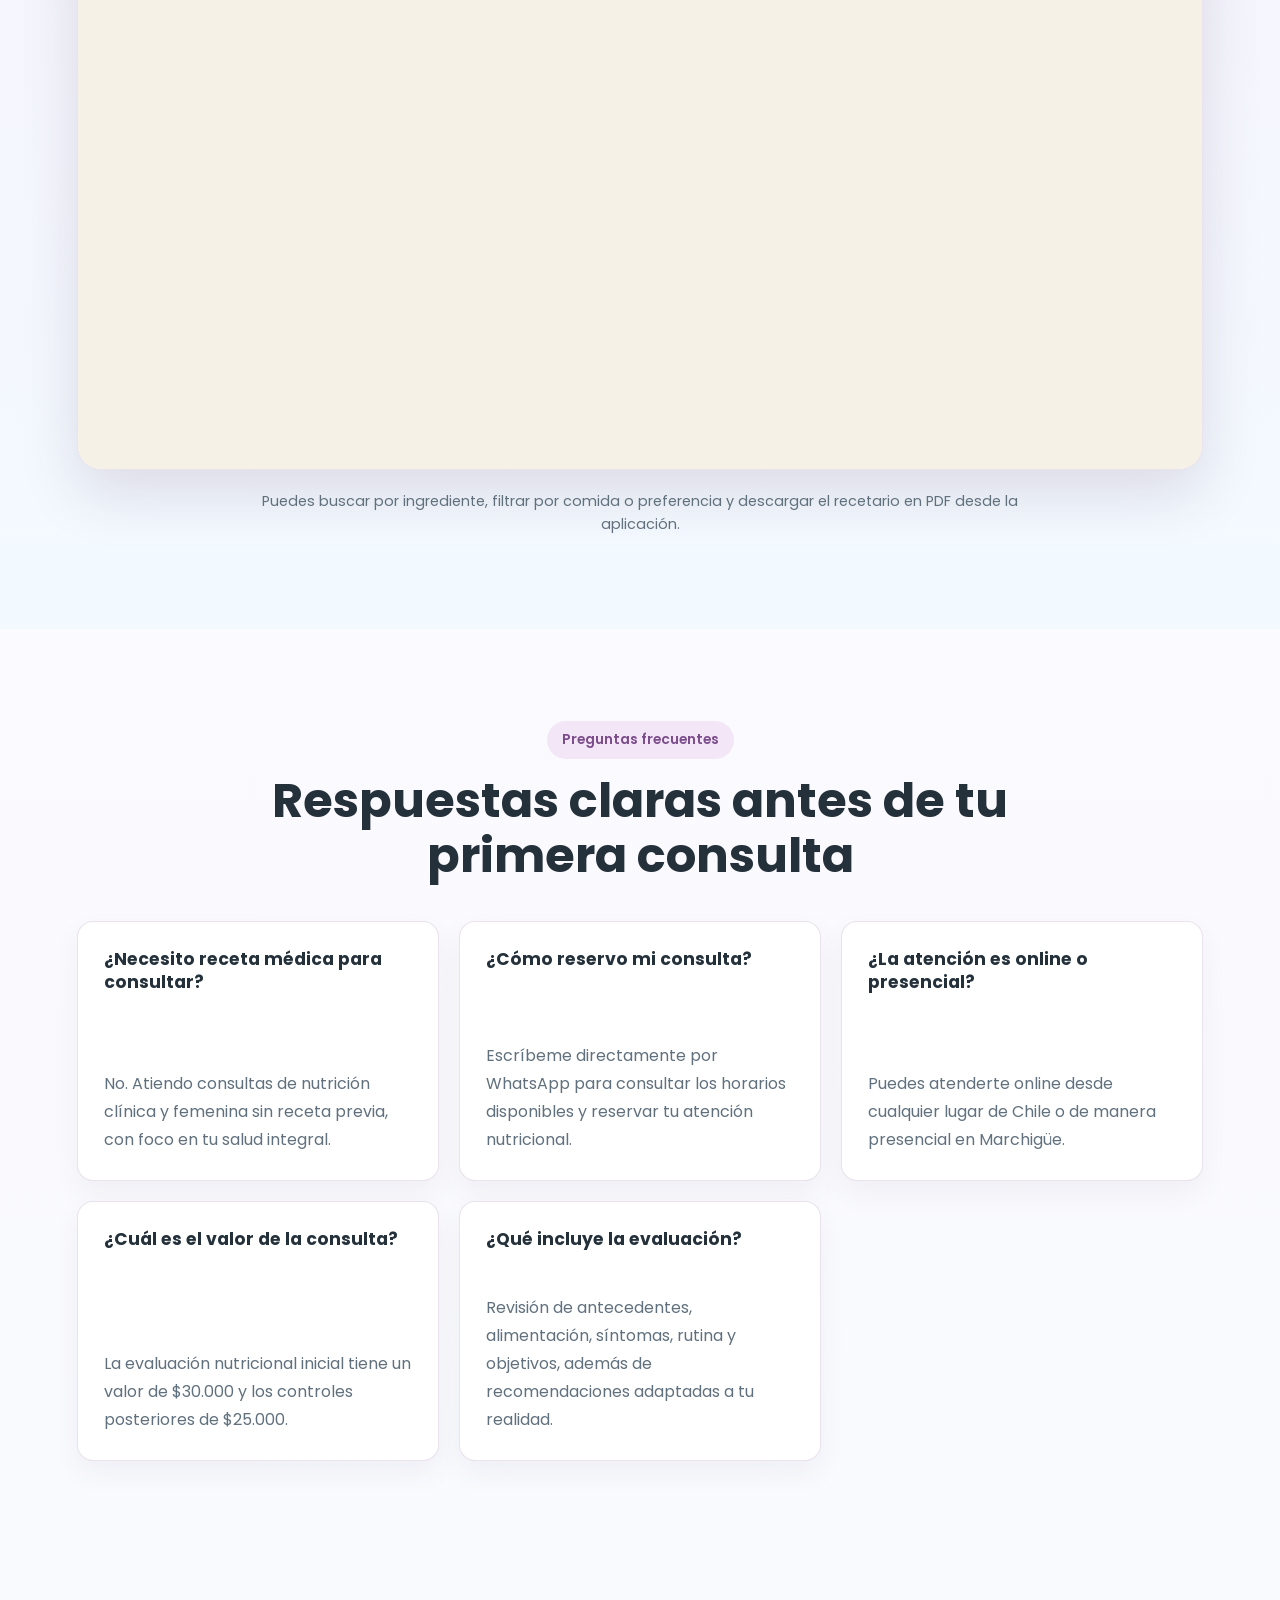
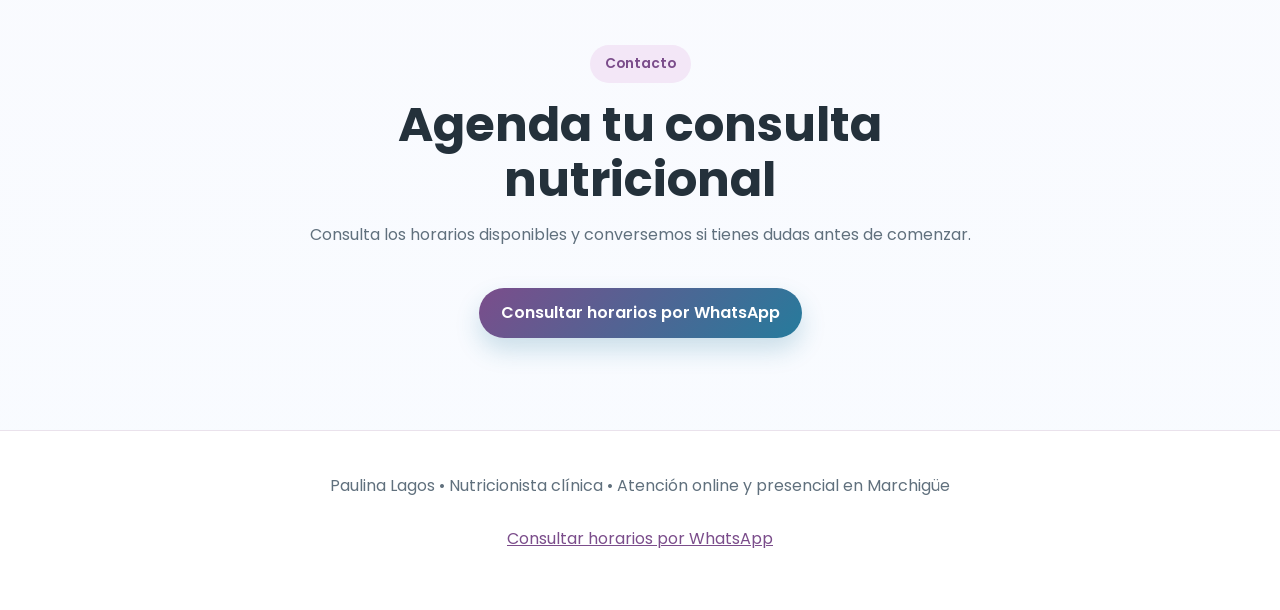
==== commit 8ba0630a: "Mejora experiencia móvil, conversión y confianza" ====
--- a/index.html
+++ b/index.html
@@ -3,12 +3,15 @@
 <head>
 <meta charset="UTF-8">
 <meta name="viewport" content="width=device-width, initial-scale=1.0">
-<title>Paulina Lagos | Nutrición Femenina</title>
-<meta name="description" content="Paulina Lagos, nutricionista clínica. Atención nutricional personalizada, salud femenina, lactancia, alimentación complementaria y patologías digestivas.">
+<title>Nutricionista en Marchigüe y online | Paulina Lagos</title>
+<meta name="description" content="Atención nutricional online en Chile y presencial en Marchigüe. Salud femenina, fertilidad, embarazo, lactancia, menopausia y salud digestiva, con un enfoque basado en evidencia.">
 <link rel="canonical" href="https://nutripaulilagos.github.io/nutricionfemenina/">
-<meta property="og:title" content="Paulina Lagos | Nutrición Femenina">
-<meta property="og:description" content="Nutricionista clínica con atención personalizada en salud femenina, lactancia, embarazo, menopausia y digestión.">
-<meta property="og:image" content="https://nutripaulilagos.github.io/nutricionfemenina/paulina-lagos-perfil-v5.jpg">
+<meta property="og:title" content="Nutrición femenina y clínica | Paulina Lagos">
+<meta property="og:description" content="Atención nutricional personalizada, online en Chile y presencial en Marchigüe, con un enfoque cercano y basado en evidencia.">
+<meta property="og:image" content="https://nutripaulilagos.github.io/nutricionfemenina/paulina-lagos-perfil-v5.jpg">
+<meta property="og:image:alt" content="Paulina Lagos, nutricionista clínica">
+<meta property="og:image:width" content="1030">
+<meta property="og:image:height" content="1030">
 <meta property="og:url" content="https://nutripaulilagos.github.io/nutricionfemenina/">
 <meta property="og:type" content="website">
 <meta name="twitter:card" content="summary_large_image">
@@ -20,11 +23,16 @@
   "name": "Paulina Lagos Nutrición Femenina",
   "url": "https://nutripaulilagos.github.io/nutricionfemenina/",
   "image": "https://nutripaulilagos.github.io/nutricionfemenina/paulina-lagos-perfil-v5.jpg",
-  "description": "Nutricionista clínica con atención personalizada en salud femenina, lactancia, embarazo, menopausia y digestión.",
-  "address": {
-    "@type": "PostalAddress",
-    "addressCountry": "CL"
-  }
+  "description": "Nutricionista clínica con atención personalizada en salud femenina, lactancia, embarazo, menopausia y digestión.",
+  "telephone": "+56936110436",
+  "areaServed": "Chile",
+  "priceRange": "$25.000–$30.000 CLP",
+  "address": {
+    "@type": "PostalAddress",
+    "addressLocality": "Marchigüe",
+    "addressCountry": "CL"
+  },
+  "sameAs": ["https://www.instagram.com/nutri.paulilagos/"]
 }
 </script>
 <link rel="preconnect" href="https://fonts.googleapis.com">
@@ -36,10 +44,10 @@
 <body>
 <a class="skip-link" href="#main-content">Saltar al contenido</a>
 <header>
-<a class="logo" href="#inicio" aria-label="Paulina Lagos Nutricionista">
-<img src="logo-paulina-lagos-transparente.png" alt="Paulina Lagos Nutricionista">
-</a>
-<nav aria-label="Navegación principal">
+<a class="logo" href="#inicio" aria-label="Paulina Lagos Nutricionista">
+<img src="logo-paulina-lagos-web.png" alt="Paulina Lagos Nutricionista" width="480" height="257">
+</a>
+<nav id="main-nav" aria-label="Navegación principal">
 <a href="#inicio">Inicio</a>
 <a href="#sobre">Sobre mí</a>
 <a href="#servicios">Servicios</a>
@@ -49,28 +57,36 @@
 <a href="#faq">Preguntas</a>
 <a href="#contacto">Contacto</a>
 </nav>
-<a class="agenda" href="https://wa.me/56936110436?text=Hola%2C%20quisiera%20reservar%20una%20hora%20de%20atenci%C3%B3n%20nutricional." target="_blank" rel="noopener">
-Reservar por WhatsApp
-</a>
+<a class="agenda" href="https://wa.me/56936110436?text=Hola%20Paulina%2C%20vi%20tu%20p%C3%A1gina%20y%20quisiera%20agendar%20una%20evaluaci%C3%B3n%20nutricional.%20%C2%BFQu%C3%A9%20horarios%20tienes%20disponibles%3F" target="_blank" rel="noopener">
+<span class="agenda-largo">Consultar horarios</span><span class="agenda-corto">Agendar</span>
+</a>
+<button class="menu-toggle" type="button" aria-expanded="false" aria-controls="main-nav" aria-label="Abrir menú">
+<i class="fa-solid fa-bars" aria-hidden="true"></i>
+</button>
 </header>
 
 <main id="main-content">
 <section id="inicio" class="hero">
 <div class="hero-texto">
 <span>Nutrición basada en evidencia</span>
-<h1>Te acompaño a cuidar tu salud en cada etapa de tu vida.</h1>
-<p>Nutrición personalizada para salud hormonal, fertilidad, embarazo, lactancia y menopausia.</p>
-<div class="hero-botones">
-<a href="https://wa.me/56936110436?text=Hola%2C%20quisiera%20reservar%20una%20hora%20de%20atenci%C3%B3n%20nutricional." target="_blank" rel="noopener" class="btn-principal">
-Reservar por WhatsApp
-</a>
-<a href="#sobre" class="btn-secundario">
-Conóceme
-</a>
-</div>
+<h1>Nutrición femenina y clínica, con un plan realista para tu vida.</h1>
+<p>Atención personalizada y basada en evidencia para salud femenina, fertilidad, embarazo, lactancia, menopausia y salud digestiva.</p>
+<div class="hero-botones">
+<a href="https://wa.me/56936110436?text=Hola%20Paulina%2C%20vi%20tu%20p%C3%A1gina%20y%20quisiera%20agendar%20una%20evaluaci%C3%B3n%20nutricional.%20%C2%BFQu%C3%A9%20horarios%20tienes%20disponibles%3F" target="_blank" rel="noopener" class="btn-principal">
+Quiero agendar mi evaluación
+</a>
+<a href="#servicios" class="btn-secundario">
+Ver servicios
+</a>
+</div>
+<ul class="hero-confianza" aria-label="Información principal de la consulta">
+<li>Atención online en Chile</li>
+<li>Atención presencial en Marchigüe</li>
+<li>Enfoque basado en evidencia</li>
+</ul>
 </div>
 <div class="hero-imagen" aria-label="Paulina Lagos, nutricionista">
-<img src="paulina-lagos-perfil-v5.jpg" alt="Paulina Lagos, nutricionista" width="1030" height="1030">
+<img src="paulina-lagos-perfil-v5.webp" alt="Paulina Lagos, nutricionista" width="720" height="720" fetchpriority="high">
 </div>
 </section>
 
@@ -85,7 +101,7 @@
 </div>
 <div class="sobre-destacados" aria-label="Formación y experiencia destacada">
 <div class="sobre-dato">
-<i class="fa-solid fa-graduation-cap" aria-hidden="true"></i>
+<i class="fa-solid fa-graduation-cap" aria-hidden="true"></i>
 <div><strong>Nutricionista</strong><span>Mención en Gestión y Calidad · Universidad Andrés Bello</span></div>
 </div>
 <div class="sobre-dato">
@@ -113,56 +129,66 @@
 <div class="cards servicios-grid">
 <article class="card servicio-card">
 <div class="blog-icono">
-<i class="fa-solid fa-venus"></i>
+<i class="fa-solid fa-venus" aria-hidden="true"></i>
 </div>
 <h3>Nutrición ciclo femenino</h3>
 <p>Acompañamiento nutricional según las distintas etapas del ciclo menstrual, síntomas, energía, apetito y bienestar hormonal.</p>
 </article>
 <article class="card servicio-card">
 <div class="blog-icono">
-<i class="fa-solid fa-heart-pulse"></i>
+<i class="fa-solid fa-heart-pulse" aria-hidden="true"></i>
 </div>
 <h3>Nutrición Síndrome Ovárico Metabólico Poliendocrino</h3>
 <p>Plan nutricional personalizado para apoyar la salud hormonal, metabólica y digestiva, considerando síntomas y objetivos individuales.</p>
 </article>
 <article class="card servicio-card">
 <div class="blog-icono">
-<i class="fa-solid fa-user-doctor"></i>
+<i class="fa-solid fa-user-doctor" aria-hidden="true"></i>
 </div>
 <h3>Nutrición clínica adulto</h3>
 <p>Evaluación nutricional, educación alimentaria y planificación personalizada para mejorar hábitos, composición corporal y salud metabólica.</p>
 </article>
 <article class="card servicio-card">
 <div class="blog-icono">
-<i class="fa-solid fa-baby"></i>
+<i class="fa-solid fa-baby" aria-hidden="true"></i>
 </div>
 <h3>Lactancia materna y alimentación complementaria</h3>
 <p>Orientación para apoyar la lactancia, resolver dudas frecuentes e iniciar la alimentación complementaria de forma segura y respetuosa.</p>
 </article>
 <article class="card servicio-card">
 <div class="blog-icono">
-<i class="fa-solid fa-wheat-awn-circle-exclamation"></i>
+<i class="fa-solid fa-wheat-awn-circle-exclamation" aria-hidden="true"></i>
 </div>
 <h3>Dieta baja en FODMAP</h3>
 <p>Acompañamiento en la implementación, seguimiento y reintroducción de alimentos dentro del protocolo bajo en FODMAP.</p>
 </article>
 <article class="card servicio-card">
 <div class="blog-icono">
-<i class="fa-solid fa-notes-medical"></i>
+<i class="fa-solid fa-notes-medical" aria-hidden="true"></i>
 </div>
 <h3>Nutrición en patologías digestivas</h3>
 <p>Manejo nutricional para síntomas y condiciones digestivas, con recomendaciones prácticas según diagnóstico y tolerancia individual.</p>
 </article>
-</div>
-</section>
+</div>
+<div class="seccion-cta">
+<p>¿No sabes cuál atención se ajusta mejor a ti?</p>
+<a class="btn-secundario" href="https://wa.me/56936110436?text=Hola%20Paulina%2C%20vi%20tu%20p%C3%A1gina%20y%20quisiera%20orientaci%C3%B3n%20para%20elegir%20el%20tipo%20de%20consulta%20nutricional." target="_blank" rel="noopener">Cuéntame qué necesitas</a>
+</div>
+</section>
 
 <section id="proceso" class="proceso">
 <div class="section-intro">
-<span>Proceso</span>
-<h2>Una consulta ordenada y pensada para ti</h2>
-<p>Durante la evaluación nutricional recopilamos antecedentes de salud, hábitos alimentarios, síntomas, necesidades, objetivos y aspectos relevantes de la rutina de cada paciente. Esta información nos permite elaborar y entregar una pauta nutricional personalizada, adecuada a su contexto y posible de aplicar en la vida cotidiana.</p>
-</div>
-</section>
+<span>Proceso</span>
+<h2>Una consulta ordenada y pensada para ti</h2>
+<p>Desde el primer mensaje sabrás qué esperar y cómo avanzaremos juntas.</p>
+</div>
+<div class="proceso-grid">
+<article><strong>1</strong><h3>Escríbeme</h3><p>Cuéntame qué tipo de atención buscas y revisamos los horarios disponibles.</p></article>
+<article><strong>2</strong><h3>Coordinamos</h3><p>Definimos la modalidad online o presencial y confirmamos tu reserva.</p></article>
+<article><strong>3</strong><h3>Te evalúo</h3><p>Revisamos antecedentes de salud, alimentación, síntomas, rutina y objetivos.</p></article>
+<article><strong>4</strong><h3>Construimos tu plan</h3><p>Recibes recomendaciones personalizadas, realistas y posibles de aplicar.</p></article>
+</div>
+</section>
 
 <section id="blog" class="blog">
 <div class="section-intro">
@@ -190,6 +216,12 @@
 <a href="https://vida-en-tu-plato.pauli-lagos-r.chatgpt.site" target="_blank" rel="noopener">Abrir en pantalla completa <i class="fa-solid fa-arrow-up-right-from-square" aria-hidden="true"></i></a>
 </div>
 <iframe src="https://vida-en-tu-plato.pauli-lagos-r.chatgpt.site" title="Recetario saludable interactivo Vida en tu plato" loading="lazy" allow="fullscreen" referrerpolicy="strict-origin-when-cross-origin"></iframe>
+</div>
+<div class="recetario-mobile-card">
+<i class="fa-solid fa-book-open" aria-hidden="true"></i>
+<strong>Explora las 20 recetas en una vista cómoda</strong>
+<p>Busca por ingrediente, filtra tus preferencias y revisa cada preparación sin desplazamientos dobles.</p>
+<a class="btn-principal" href="https://vida-en-tu-plato.pauli-lagos-r.chatgpt.site" target="_blank" rel="noopener">Abrir el recetario gratis</a>
 </div>
 <p class="recetario-ayuda">Puedes buscar por ingrediente, filtrar por comida o preferencia y descargar el recetario en PDF desde la aplicación.</p>
 </section>
@@ -204,32 +236,44 @@
       <h3>¿Necesito receta médica para consultar?</h3>
       <p>No. Atiendo consultas de nutrición clínica y femenina sin receta previa, con foco en tu salud integral.</p>
     </article>
-    <article class="card">
-      <h3>¿Cómo reservo mi consulta?</h3>
-      <p>Escríbeme directamente por WhatsApp para consultar los horarios disponibles y reservar tu atención nutricional.</p>
-    </article>
-  </div>
-</section>
+    <article class="card">
+      <h3>¿Cómo reservo mi consulta?</h3>
+      <p>Escríbeme directamente por WhatsApp para consultar los horarios disponibles y reservar tu atención nutricional.</p>
+    </article>
+    <article class="card">
+      <h3>¿La atención es online o presencial?</h3>
+      <p>Puedes atenderte online desde cualquier lugar de Chile o de manera presencial en Marchigüe.</p>
+    </article>
+    <article class="card">
+      <h3>¿Cuál es el valor de la consulta?</h3>
+      <p>La evaluación nutricional inicial tiene un valor de $30.000 y los controles posteriores de $25.000.</p>
+    </article>
+    <article class="card">
+      <h3>¿Qué incluye la evaluación?</h3>
+      <p>Revisión de antecedentes, alimentación, síntomas, rutina y objetivos, además de recomendaciones adaptadas a tu realidad.</p>
+    </article>
+  </div>
+</section>
 
 <section id="contacto" class="contacto">
 <div class="section-intro">
 <span>Contacto</span>
 <h2>Agenda tu consulta nutricional</h2>
-<p>Reserva tu hora online o escríbeme si tienes dudas antes de comenzar.</p>
-</div>
-<a class="btn-principal" href="https://wa.me/56936110436?text=Hola%2C%20quisiera%20reservar%20una%20hora%20de%20atenci%C3%B3n%20nutricional." target="_blank" rel="noopener">Reservar por WhatsApp</a>
+<p>Consulta los horarios disponibles y conversemos si tienes dudas antes de comenzar.</p>
+</div>
+<a class="btn-principal" href="https://wa.me/56936110436?text=Hola%20Paulina%2C%20vi%20tu%20p%C3%A1gina%20y%20quisiera%20agendar%20una%20evaluaci%C3%B3n%20nutricional.%20%C2%BFQu%C3%A9%20horarios%20tienes%20disponibles%3F" target="_blank" rel="noopener">Consultar horarios por WhatsApp</a>
 </section>
 </main>
 
 <footer class="footer">
   <div class="footer-content">
-    <p>Paulina Lagos • Nutricionista clínica especializada en salud femenina y lactancia</p>
-    <p><a href="https://wa.me/56936110436?text=Hola%2C%20quisiera%20reservar%20una%20hora%20de%20atenci%C3%B3n%20nutricional." target="_blank" rel="noopener">Reservar por WhatsApp</a></p>
+    <p>Paulina Lagos • Nutricionista clínica • Atención online y presencial en Marchigüe</p>
+    <p><a href="https://wa.me/56936110436?text=Hola%20Paulina%2C%20vi%20tu%20p%C3%A1gina%20y%20quisiera%20agendar%20una%20evaluaci%C3%B3n%20nutricional.%20%C2%BFQu%C3%A9%20horarios%20tienes%20disponibles%3F" target="_blank" rel="noopener">Consultar horarios por WhatsApp</a></p>
   </div>
 </footer>
 
-<a href="https://wa.me/56936110436" target="_blank" rel="noopener" class="whatsapp" aria-label="Escribir por WhatsApp">
-<i class="fa-brands fa-whatsapp"></i>
+<a href="https://wa.me/56936110436?text=Hola%20Paulina%2C%20vi%20tu%20p%C3%A1gina%20y%20quisiera%20agendar%20una%20evaluaci%C3%B3n%20nutricional.%20%C2%BFQu%C3%A9%20horarios%20tienes%20disponibles%3F" target="_blank" rel="noopener" class="whatsapp" aria-label="Consultar horarios por WhatsApp">
+<i class="fa-brands fa-whatsapp" aria-hidden="true"></i>
 </a>
 <script src="blog.js?v=20260803-referencias" defer></script>
 <script src="script.js" defer></script>
--- a/styles.css
+++ b/styles.css
@@ -1,387 +1,440 @@
-:root {
-  --bg: #fff8fc;
-  --panel: #ffffff;
-  --text: #24313b;
-  --muted: #60707d;
-  --brand: #b985c8;
-  --brand-dark: #7b4d8b;
-  --accent: #70bddf;
-  --soft: #f3e7f7;
-  --line: rgba(123, 77, 139, 0.16);
-  --shadow: 0 18px 45px rgba(68, 43, 79, 0.12);
-}
-
-* {
-  box-sizing: border-box;
-}
-
-:focus-visible {
-  outline: 3px solid var(--brand);
-  outline-offset: 2px;
-}
-
-html {
-  scroll-behavior: smooth;
-}
-
-body {
-  margin: 0;
-  font-family: "Poppins", Arial, sans-serif;
-  color: var(--text);
-  background: linear-gradient(180deg, #fff 0%, var(--bg) 55%, #f8fbff 100%);
-  line-height: 1.6;
-}
-
-.skip-link {
-  position: absolute;
-  left: -999px;
-  top: 1rem;
-  padding: 0.85rem 1rem;
-  background: var(--brand);
-  color: #fff;
-  border-radius: 999px;
-  z-index: 100;
-  transition: left 0.2s ease;
-}
-
-.skip-link:focus-visible {
-  left: 1rem;
-}
-
-a {
-  color: inherit;
-  text-decoration: none;
-}
-
-img {
-  display: block;
-  max-width: 100%;
-}
-
-header {
-  position: sticky;
-  top: 0;
-  z-index: 10;
-  display: grid;
-  grid-template-columns: auto 1fr auto;
-  align-items: center;
-  gap: 24px;
-  padding: 14px clamp(20px, 5vw, 72px);
-  background: rgba(255, 255, 255, 0.92);
-  border-bottom: 1px solid var(--line);
-  backdrop-filter: blur(16px);
-  transition: background 0.25s ease, box-shadow 0.25s ease;
-}
-
+:root {
+  --bg: #fff8fc;
+  --panel: #ffffff;
+  --text: #24313b;
+  --muted: #60707d;
+  --brand: #b985c8;
+  --brand-dark: #7b4d8b;
+  --accent: #70bddf;
+  --soft: #f3e7f7;
+  --line: rgba(123, 77, 139, 0.16);
+  --shadow: 0 18px 45px rgba(68, 43, 79, 0.12);
+}
+
+* {
+  box-sizing: border-box;
+}
+
+:focus-visible {
+  outline: 3px solid var(--brand);
+  outline-offset: 2px;
+}
+
+html {
+  scroll-behavior: smooth;
+}
+
+body {
+  margin: 0;
+  font-family: "Poppins", Arial, sans-serif;
+  color: var(--text);
+  background: linear-gradient(180deg, #fff 0%, var(--bg) 55%, #f8fbff 100%);
+  line-height: 1.6;
+}
+
+.skip-link {
+  position: absolute;
+  left: -999px;
+  top: 1rem;
+  padding: 0.85rem 1rem;
+  background: var(--brand);
+  color: #fff;
+  border-radius: 999px;
+  z-index: 100;
+  transition: left 0.2s ease;
+}
+
+.skip-link:focus-visible {
+  left: 1rem;
+}
+
+a {
+  color: inherit;
+  text-decoration: none;
+}
+
+img {
+  display: block;
+  max-width: 100%;
+}
+
+header {
+  position: sticky;
+  top: 0;
+  z-index: 10;
+  display: grid;
+  grid-template-columns: auto 1fr auto;
+  align-items: center;
+  gap: 24px;
+  padding: 14px clamp(20px, 5vw, 72px);
+  background: rgba(255, 255, 255, 0.92);
+  border-bottom: 1px solid var(--line);
+  backdrop-filter: blur(16px);
+  transition: background 0.25s ease, box-shadow 0.25s ease;
+}
+
 header.scrolled {
   background: rgba(255, 255, 255, 0.98);
   box-shadow: 0 8px 24px rgba(0, 0, 0, 0.08);
 }
 
-.logo {
-  width: clamp(160px, 18vw, 240px);
-}
-
+section {
+  scroll-margin-top: 170px;
+}
+
+.logo {
+  width: clamp(160px, 18vw, 240px);
+}
+
 .logo img {
   width: 100%;
   height: auto;
   object-fit: contain;
 }
 
-nav {
-  display: flex;
-  justify-content: center;
-  flex-wrap: wrap;
-  gap: 10px 22px;
-  font-size: 0.94rem;
-  color: #314252;
-}
-
-nav a {
-  padding: 8px 0;
-  transition: color 0.2s ease;
-}
-
-nav a:hover,
-nav a:focus-visible {
+.menu-toggle {
+  display: none;
+  place-items: center;
+  width: 46px;
+  height: 46px;
+  padding: 0;
+  border: 1px solid var(--line);
+  border-radius: 50%;
   color: var(--brand-dark);
-}
-
-.agenda,
-.btn-principal,
-.btn-secundario {
-  display: inline-flex;
-  align-items: center;
-  justify-content: center;
-  min-height: 46px;
-  padding: 12px 22px;
-  border-radius: 999px;
-  font-weight: 600;
-  white-space: nowrap;
-}
-
+  background: #fff;
+  font-size: 1.15rem;
+  cursor: pointer;
+}
+
+.agenda-corto {
+  display: none;
+}
+
+nav {
+  display: flex;
+  justify-content: center;
+  flex-wrap: wrap;
+  gap: 10px 22px;
+  font-size: 0.94rem;
+  color: #314252;
+}
+
+nav a {
+  padding: 8px 0;
+  transition: color 0.2s ease;
+}
+
+nav a:hover,
+nav a:focus-visible {
+  color: var(--brand-dark);
+}
+
+.agenda,
+.btn-principal,
+.btn-secundario {
+  display: inline-flex;
+  align-items: center;
+  justify-content: center;
+  min-height: 46px;
+  padding: 12px 22px;
+  border-radius: 999px;
+  font-weight: 600;
+  white-space: nowrap;
+}
+
 .agenda,
 .btn-principal {
   color: #fff;
-  background: linear-gradient(135deg, var(--brand), var(--accent));
-  box-shadow: 0 12px 24px rgba(112, 189, 223, 0.25);
-}
-
-.btn-secundario {
-  color: var(--brand-dark);
-  background: #fff;
-  border: 1px solid var(--line);
-}
-
-.btn-secundario:hover,
-.btn-secundario:focus-visible {
-  background: #f8f2fa;
-}
-
-.hero {
-  display: grid;
-  grid-template-columns: minmax(0, 1fr) minmax(240px, 320px);
-  align-items: center;
-  gap: clamp(32px, 7vw, 92px);
-  min-height: calc(100vh - 96px);
-  padding: clamp(56px, 8vw, 96px) clamp(20px, 6vw, 92px);
-}
-
-.hero-texto {
-  max-width: 690px;
-}
-
-.hero-texto span,
-.section-intro span,
-.blog-categoria {
-  display: inline-flex;
-  margin-bottom: 14px;
-  padding: 8px 15px;
-  border-radius: 999px;
-  color: var(--brand-dark);
-  background: var(--soft);
-  font-size: 0.86rem;
-  font-weight: 600;
-}
-
-h1,
-h2,
-h3,
-p {
-  margin-top: 0;
-}
-
-h1 {
-  margin-bottom: 22px;
-  font-size: clamp(2.4rem, 6vw, 5.4rem);
-  line-height: 1.02;
-  letter-spacing: 0;
-  color: #26313c;
-}
-
-.hero-texto p {
-  max-width: 610px;
-  margin-bottom: 30px;
-  color: var(--muted);
-  font-size: clamp(1rem, 2vw, 1.18rem);
-  line-height: 1.8;
-}
-
+  background: linear-gradient(135deg, var(--brand-dark), #267b9c);
+  box-shadow: 0 12px 24px rgba(38, 123, 156, 0.22);
+}
+
+.agenda:hover,
+.agenda:focus-visible,
+.btn-principal:hover,
+.btn-principal:focus-visible {
+  background: linear-gradient(135deg, #653b74, #1f6886);
+}
+
+.btn-secundario {
+  color: var(--brand-dark);
+  background: #fff;
+  border: 1px solid var(--line);
+}
+
+.btn-secundario:hover,
+.btn-secundario:focus-visible {
+  background: #f8f2fa;
+}
+
+.hero {
+  display: grid;
+  grid-template-columns: minmax(0, 1fr) minmax(240px, 320px);
+  align-items: center;
+  gap: clamp(32px, 7vw, 92px);
+  min-height: calc(100vh - 96px);
+  padding: clamp(56px, 8vw, 96px) clamp(20px, 6vw, 92px);
+}
+
+.hero-texto {
+  max-width: 690px;
+}
+
+.hero-texto span,
+.section-intro span,
+.blog-categoria {
+  display: inline-flex;
+  margin-bottom: 14px;
+  padding: 8px 15px;
+  border-radius: 999px;
+  color: var(--brand-dark);
+  background: var(--soft);
+  font-size: 0.86rem;
+  font-weight: 600;
+}
+
+h1,
+h2,
+h3,
+p {
+  margin-top: 0;
+}
+
+h1 {
+  margin-bottom: 22px;
+  font-size: clamp(2.4rem, 6vw, 5.4rem);
+  line-height: 1.02;
+  letter-spacing: 0;
+  color: #26313c;
+}
+
+.hero-texto p {
+  max-width: 610px;
+  margin-bottom: 30px;
+  color: var(--muted);
+  font-size: clamp(1rem, 2vw, 1.18rem);
+  line-height: 1.8;
+}
+
 .hero-botones {
   display: flex;
   flex-wrap: wrap;
   gap: 14px;
 }
 
-.hero-imagen {
+.hero-confianza {
+  display: flex;
+  flex-wrap: wrap;
+  gap: 10px 22px;
+  margin: 26px 0 0;
+  padding: 0;
+  color: var(--muted);
+  font-size: 0.88rem;
+  list-style: none;
+}
+
+.hero-confianza li {
   position: relative;
-  z-index: 0;
-  isolation: isolate;
-  justify-self: center;
-  width: min(100%, 300px);
-  aspect-ratio: 1 / 1;
-  overflow: visible;
-  flex: 0 0 auto;
-}
-
-.hero-imagen::before {
-  content: "";
+  padding-left: 18px;
+}
+
+.hero-confianza li::before {
+  content: "✓";
   position: absolute;
-  inset: 12px -12px -12px 12px;
-  border-radius: 50%;
-  background: linear-gradient(135deg, #ead5f1, #d9f2fb);
-  z-index: -1;
-}
-
-.hero-imagen img {
-  position: relative;
-  z-index: 1;
-  display: block;
-  width: 100%;
-  height: 100%;
-  aspect-ratio: 1 / 1;
-  object-fit: cover;
-  object-position: center top;
-  border: 8px solid #fff;
-  border-radius: 50%;
-  box-shadow: var(--shadow);
-}
-
-section {
-  padding: clamp(56px, 8vw, 92px) clamp(20px, 6vw, 92px);
-}
-
-.section-intro {
-  max-width: 760px;
-  margin: 0 auto 38px;
-  text-align: center;
-}
-
-.section-intro h2 {
-  margin-bottom: 14px;
-  font-size: clamp(1.8rem, 4vw, 3rem);
-  line-height: 1.15;
-  letter-spacing: 0;
-}
-
-.section-intro p {
-  color: var(--muted);
-  line-height: 1.8;
-}
-
-.sobre {
-  background: #fff;
-}
-
-.sobre-contenido {
-  display: grid;
-  grid-template-columns: minmax(0, 1.2fr) minmax(280px, 0.8fr);
-  gap: clamp(36px, 7vw, 88px);
-  align-items: center;
-  max-width: 1120px;
-  margin: 0 auto;
-}
-
-.sobre-presentacion > span {
-  display: inline-flex;
-  margin-bottom: 14px;
-  padding: 8px 15px;
-  border-radius: 999px;
+  left: 0;
   color: var(--brand-dark);
-  background: var(--soft);
-  font-size: 0.86rem;
-  font-weight: 600;
-}
-
-.sobre-presentacion h2 {
-  margin-bottom: 20px;
-  font-size: clamp(1.8rem, 4vw, 3rem);
-  line-height: 1.15;
-}
-
-.sobre-presentacion p {
-  color: var(--muted);
-  line-height: 1.8;
-}
-
-.sobre-destacados {
-  display: grid;
-  gap: 14px;
-}
-
-.sobre-dato {
-  display: grid;
-  grid-template-columns: 48px 1fr;
-  gap: 15px;
-  align-items: center;
-  padding: 18px;
-  border: 1px solid var(--line);
-  border-radius: 14px;
-  background: linear-gradient(135deg, #fff, #fbf5fd);
-  box-shadow: 0 10px 24px rgba(68, 43, 79, 0.06);
-}
-
-.sobre-dato i {
-  display: grid;
-  place-items: center;
-  width: 48px;
-  height: 48px;
-  border-radius: 50%;
-  color: var(--brand-dark);
-  background: var(--soft);
-  font-size: 1.15rem;
-}
-
-.sobre-dato strong,
-.sobre-dato span {
-  display: block;
-}
-
-.sobre-dato strong {
-  margin-bottom: 3px;
-}
-
-.sobre-dato span {
-  color: var(--muted);
-  font-size: 0.9rem;
-  line-height: 1.45;
-}
-
-.cards,
-.blog-grid {
-  display: grid;
-  grid-template-columns: repeat(3, minmax(0, 1fr));
-  gap: 20px;
-  max-width: 1180px;
-  margin: 0 auto;
-}
-
-.card,
-.blog-card {
-  display: flex;
-  flex-direction: column;
-  justify-content: space-between;
-  min-height: 260px;
-  padding: 26px;
-  border: 1px solid var(--line);
-  border-radius: 16px;
-  background: var(--panel);
-  box-shadow: 0 12px 28px rgba(68, 43, 79, 0.06);
-  transition: transform 0.25s ease, box-shadow 0.25s ease, opacity 0.6s ease, transform 0.6s ease;
-  opacity: 0;
-  transform: translateY(32px);
-}
-
-.card.visible,
-.blog-card.visible {
-  opacity: 1;
-  transform: translateY(0);
-}
-
-.card:hover,
-.blog-card:hover {
-  transform: translateY(-4px);
-  box-shadow: 0 18px 32px rgba(68, 43, 79, 0.12);
-}
-
-.blog-icono {
-  display: grid;
-  place-items: center;
-  width: 50px;
-  height: 50px;
-  margin-bottom: 18px;
-  border-radius: 50%;
-  color: var(--brand-dark);
-  background: #f0e0f5;
-}
-
-.card h3,
-.blog-card h3 {
-  margin-bottom: 14px;
-  font-size: 1.08rem;
-  line-height: 1.35;
-}
-
+  font-weight: 700;
+}
+
+.hero-imagen {
+  position: relative;
+  z-index: 0;
+  isolation: isolate;
+  justify-self: center;
+  width: min(100%, 300px);
+  aspect-ratio: 1 / 1;
+  overflow: visible;
+  flex: 0 0 auto;
+}
+
+.hero-imagen::before {
+  content: "";
+  position: absolute;
+  inset: 12px -12px -12px 12px;
+  border-radius: 50%;
+  background: linear-gradient(135deg, #ead5f1, #d9f2fb);
+  z-index: -1;
+}
+
+.hero-imagen img {
+  position: relative;
+  z-index: 1;
+  display: block;
+  width: 100%;
+  height: 100%;
+  aspect-ratio: 1 / 1;
+  object-fit: cover;
+  object-position: center top;
+  border: 8px solid #fff;
+  border-radius: 50%;
+  box-shadow: var(--shadow);
+}
+
+section {
+  padding: clamp(56px, 8vw, 92px) clamp(20px, 6vw, 92px);
+}
+
+.section-intro {
+  max-width: 760px;
+  margin: 0 auto 38px;
+  text-align: center;
+}
+
+.section-intro h2 {
+  margin-bottom: 14px;
+  font-size: clamp(1.8rem, 4vw, 3rem);
+  line-height: 1.15;
+  letter-spacing: 0;
+}
+
+.section-intro p {
+  color: var(--muted);
+  line-height: 1.8;
+}
+
+.sobre {
+  background: #fff;
+}
+
+.sobre-contenido {
+  display: grid;
+  grid-template-columns: minmax(0, 1.2fr) minmax(280px, 0.8fr);
+  gap: clamp(36px, 7vw, 88px);
+  align-items: center;
+  max-width: 1120px;
+  margin: 0 auto;
+}
+
+.sobre-presentacion > span {
+  display: inline-flex;
+  margin-bottom: 14px;
+  padding: 8px 15px;
+  border-radius: 999px;
+  color: var(--brand-dark);
+  background: var(--soft);
+  font-size: 0.86rem;
+  font-weight: 600;
+}
+
+.sobre-presentacion h2 {
+  margin-bottom: 20px;
+  font-size: clamp(1.8rem, 4vw, 3rem);
+  line-height: 1.15;
+}
+
+.sobre-presentacion p {
+  color: var(--muted);
+  line-height: 1.8;
+}
+
+.sobre-destacados {
+  display: grid;
+  gap: 14px;
+}
+
+.sobre-dato {
+  display: grid;
+  grid-template-columns: 48px 1fr;
+  gap: 15px;
+  align-items: center;
+  padding: 18px;
+  border: 1px solid var(--line);
+  border-radius: 14px;
+  background: linear-gradient(135deg, #fff, #fbf5fd);
+  box-shadow: 0 10px 24px rgba(68, 43, 79, 0.06);
+}
+
+.sobre-dato i {
+  display: grid;
+  place-items: center;
+  width: 48px;
+  height: 48px;
+  border-radius: 50%;
+  color: var(--brand-dark);
+  background: var(--soft);
+  font-size: 1.15rem;
+}
+
+.sobre-dato strong,
+.sobre-dato span {
+  display: block;
+}
+
+.sobre-dato strong {
+  margin-bottom: 3px;
+}
+
+.sobre-dato span {
+  color: var(--muted);
+  font-size: 0.9rem;
+  line-height: 1.45;
+}
+
+.cards,
+.blog-grid {
+  display: grid;
+  grid-template-columns: repeat(3, minmax(0, 1fr));
+  gap: 20px;
+  max-width: 1180px;
+  margin: 0 auto;
+}
+
+.card,
+.blog-card {
+  display: flex;
+  flex-direction: column;
+  justify-content: space-between;
+  min-height: 260px;
+  padding: 26px;
+  border: 1px solid var(--line);
+  border-radius: 16px;
+  background: var(--panel);
+  box-shadow: 0 12px 28px rgba(68, 43, 79, 0.06);
+  transition: transform 0.25s ease, box-shadow 0.25s ease, opacity 0.6s ease, transform 0.6s ease;
+  opacity: 0;
+  transform: translateY(32px);
+}
+
+.card.visible,
+.blog-card.visible {
+  opacity: 1;
+  transform: translateY(0);
+}
+
+.card:hover,
+.blog-card:hover {
+  transform: translateY(-4px);
+  box-shadow: 0 18px 32px rgba(68, 43, 79, 0.12);
+}
+
+.blog-icono {
+  display: grid;
+  place-items: center;
+  width: 50px;
+  height: 50px;
+  margin-bottom: 18px;
+  border-radius: 50%;
+  color: var(--brand-dark);
+  background: #f0e0f5;
+}
+
+.card h3,
+.blog-card h3 {
+  margin-bottom: 14px;
+  font-size: 1.08rem;
+  line-height: 1.35;
+}
+
 .card p,
 .blog-card p {
   margin-bottom: 0;
@@ -389,90 +442,181 @@
   line-height: 1.75;
 }
 
-.blog {
-  background: linear-gradient(180deg, #fff, #f7fbff);
-}
-
-.blog-grid {
+.seccion-cta {
+  display: flex;
+  align-items: center;
+  justify-content: center;
+  flex-wrap: wrap;
+  gap: 14px 22px;
+  margin: 34px auto 0;
+  text-align: center;
+}
+
+.seccion-cta p {
+  margin: 0;
+  color: var(--muted);
+}
+
+.proceso-grid {
+  display: grid;
   grid-template-columns: repeat(4, minmax(0, 1fr));
-}
-
-.blog-destacado {
-  grid-column: span 2;
-  background: linear-gradient(135deg, #fff, #edf8fd);
-}
-
-.blog-card a {
-  display: inline-flex;
-  margin-top: 20px;
-  color: var(--brand-dark);
-  font-weight: 700;
-}
-
-.contacto {
-  text-align: center;
-}
-
-.footer {
-  padding: clamp(28px, 4vw, 42px) clamp(20px, 6vw, 92px);
-  text-align: center;
-  background: #fff;
-  border-top: 1px solid var(--line);
-}
-
-.footer-content {
-  max-width: 980px;
+  gap: 18px;
+  max-width: 1180px;
   margin: 0 auto;
-  color: var(--muted);
-  display: flex;
-  flex-direction: column;
-  gap: 12px;
-}
-
-.footer-content a {
-  color: var(--brand-dark);
-  text-decoration: underline;
-}
-
-.whatsapp {
-  position: fixed;
-  right: 24px;
-  bottom: 24px;
-  z-index: 20;
+}
+
+.proceso-grid article {
+  padding: 26px;
+  border: 1px solid var(--line);
+  border-radius: 18px;
+  background: linear-gradient(135deg, #fff, #fbf5fd);
+  box-shadow: 0 12px 28px rgba(68, 43, 79, 0.06);
+}
+
+.proceso-grid strong {
   display: grid;
   place-items: center;
-  width: 62px;
-  height: 62px;
+  width: 42px;
+  height: 42px;
+  margin-bottom: 18px;
   border-radius: 50%;
   color: #fff;
-  background: #25d366;
-  box-shadow: 0 16px 34px rgba(37, 211, 102, 0.35);
-  font-size: 2rem;
-}
-
+  background: var(--brand-dark);
+}
+
+.proceso-grid h3 {
+  margin-bottom: 10px;
+}
+
+.proceso-grid p {
+  margin: 0;
+  color: var(--muted);
+}
+
+.blog {
+  background: linear-gradient(180deg, #fff, #f7fbff);
+}
+
+.blog-grid {
+  grid-template-columns: repeat(4, minmax(0, 1fr));
+}
+
+.blog-destacado {
+  grid-column: span 2;
+  background: linear-gradient(135deg, #fff, #edf8fd);
+}
+
+.blog-card a {
+  display: inline-flex;
+  margin-top: 20px;
+  color: var(--brand-dark);
+  font-weight: 700;
+}
+
+.contacto {
+  text-align: center;
+}
+
+.footer {
+  padding: clamp(28px, 4vw, 42px) clamp(20px, 6vw, 92px);
+  text-align: center;
+  background: #fff;
+  border-top: 1px solid var(--line);
+}
+
+.footer-content {
+  max-width: 980px;
+  margin: 0 auto;
+  color: var(--muted);
+  display: flex;
+  flex-direction: column;
+  gap: 12px;
+}
+
+.footer-content a {
+  color: var(--brand-dark);
+  text-decoration: underline;
+}
+
+.whatsapp {
+  position: fixed;
+  right: 24px;
+  bottom: 24px;
+  z-index: 20;
+  display: grid;
+  place-items: center;
+  width: 62px;
+  height: 62px;
+  border-radius: 50%;
+  color: #fff;
+  background: #25d366;
+  box-shadow: 0 16px 34px rgba(37, 211, 102, 0.35);
+  font-size: 2rem;
+}
+
 @media (max-width: 980px) {
   header {
-    grid-template-columns: 1fr;
-    justify-items: center;
-  }
-
-  .hero,
-  .sobre-contenido {
-    grid-template-columns: 1fr;
-    text-align: center;
-  }
-
-  .sobre-destacados {
-    width: min(100%, 620px);
-    margin: 0 auto;
-    text-align: left;
-  }
-
-  .hero-texto {
-    margin: 0 auto;
-  }
-
+    grid-template-columns: auto 1fr auto;
+    gap: 12px;
+    padding: 10px 24px;
+  }
+
+  section {
+    scroll-margin-top: 90px;
+  }
+
+  .logo {
+    grid-column: 1;
+    grid-row: 1;
+    width: 145px;
+  }
+
+  .agenda {
+    grid-column: 2;
+    grid-row: 1;
+    justify-self: end;
+  }
+
+  .menu-toggle {
+    display: grid;
+    grid-column: 3;
+    grid-row: 1;
+  }
+
+  nav {
+    display: none;
+    grid-column: 1 / -1;
+    grid-row: 2;
+    width: 100%;
+    padding: 14px 0 6px;
+    border-top: 1px solid var(--line);
+  }
+
+  header.menu-open nav {
+    display: flex;
+  }
+
+  .hero,
+  .sobre-contenido {
+    grid-template-columns: 1fr;
+    text-align: center;
+  }
+
+  .sobre-destacados {
+    width: min(100%, 620px);
+    margin: 0 auto;
+    text-align: left;
+  }
+
+  .hero-texto {
+    margin: 0 auto;
+  }
+
   .hero-botones {
+    justify-content: center;
+  }
+
+  .hero-confianza {
     justify-content: center;
   }
 
@@ -480,852 +624,1040 @@
   .blog-grid {
     grid-template-columns: repeat(2, minmax(0, 1fr));
   }
-}
-
-@media (max-width: 640px) {
+
+  .proceso-grid {
+    grid-template-columns: repeat(2, minmax(0, 1fr));
+  }
+}
+
+@media (max-width: 640px) {
   header {
     padding: 12px 16px;
   }
 
   nav {
-    gap: 4px 14px;
+    flex-direction: column;
+    align-items: center;
+    gap: 2px;
     font-size: 0.86rem;
   }
 
   .agenda {
-    width: 100%;
-  }
-
-  .hero {
-    min-height: auto;
-    padding-top: 42px;
-  }
-
+    min-height: 42px;
+    padding: 9px 18px;
+  }
+
+  .agenda-largo {
+    display: none;
+  }
+
+  .agenda-corto {
+    display: inline;
+  }
+
+  .hero {
+    min-height: auto;
+    padding-top: 42px;
+  }
+
   h1 {
-    font-size: 2.45rem;
-  }
-
-  .cards,
-  .blog-grid,
+    font-size: 2.25rem;
+  }
+
+  .cards,
+  .blog-grid,
   .blog-destacado {
     grid-template-columns: 1fr;
     grid-column: auto;
   }
 
-  .whatsapp {
-    right: 16px;
-    bottom: 16px;
-    width: 56px;
-    height: 56px;
-  }
-}
+  .proceso-grid {
+    grid-template-columns: 1fr;
+  }
+
+  .whatsapp {
+    right: 16px;
+    bottom: 16px;
+    width: 56px;
+    height: 56px;
+  }
+}
 /* Revista digital */
-.blog {
-  background: #fcfaf7;
-}
-
-.blog .section-intro {
-  max-width: 880px;
-}
-
-.revista-publicaciones {
-  max-width: 1180px;
+.recetario {
+  background: linear-gradient(180deg, #f8f1fb 0%, #f3faff 100%);
+}
+
+.recetario-marco {
+  max-width: 1280px;
   margin: 0 auto;
-}
-
-.revista-destacada {
-  display: grid;
-  grid-template-columns: minmax(0, 1.08fr) minmax(300px, 0.92fr);
-  min-height: 480px;
-  overflow: hidden;
-  border: 1px solid rgba(48, 42, 38, 0.12);
-  background: #fff;
-  box-shadow: 0 24px 60px rgba(48, 42, 38, 0.1);
-}
-
-.revista-destacada-portada,
-.revista-card-portada,
-.blog-lector-portada {
-  display: grid;
-  place-items: center;
-  overflow: hidden;
-  color: #fff;
-  background: linear-gradient(145deg, #a777b9, #6dbde0);
-}
-
-.revista-destacada-portada i,
-.revista-card-portada i {
-  font-size: clamp(3rem, 8vw, 7rem);
-  opacity: 0.75;
-}
-
-.revista-destacada-portada img,
-.revista-card-portada img,
-.blog-lector-portada img {
-  width: 100%;
-  height: 100%;
-  object-fit: cover;
-}
-
-.revista-destacada-contenido {
-  display: flex;
-  flex-direction: column;
-  justify-content: center;
-  padding: clamp(32px, 5vw, 64px);
-}
-
-.revista-destacada h3 {
-  margin-bottom: 18px;
-  color: #27242a;
-  font-size: clamp(2rem, 4vw, 3.5rem);
-  font-weight: 500;
-  line-height: 1.03;
-}
-
-.revista-destacada-contenido > p:not(.blog-meta),
-.revista-card-contenido > p:not(.blog-meta) {
-  color: var(--muted);
-}
-
-.blog-meta {
-  margin: 14px 0 20px;
-  color: #857989;
-  font-size: 0.83rem;
-  letter-spacing: 0.02em;
-}
-
-.blog-leer {
-  align-self: flex-start;
-  padding: 0 0 5px;
-  border: 0;
-  border-bottom: 2px solid var(--accent);
-  color: var(--brand-dark);
-  background: transparent;
-  font: inherit;
-  font-weight: 700;
-  cursor: pointer;
-}
-
-.revista-grid {
-  display: grid;
-  grid-template-columns: repeat(3, minmax(0, 1fr));
-  gap: 24px;
-  margin-top: 28px;
-}
-
-.revista-card {
-  overflow: hidden;
-  border: 1px solid rgba(48, 42, 38, 0.1);
-  background: #fff;
-  box-shadow: 0 14px 34px rgba(48, 42, 38, 0.07);
-}
-
-.revista-card-portada {
-  aspect-ratio: 16 / 10;
-}
-
-.revista-card-contenido {
-  padding: 26px;
-}
-
-.revista-card h3 {
-  margin-bottom: 12px;
-  font-size: 1.65rem;
-  font-weight: 500;
-  line-height: 1.12;
-}
-
-.blog-lector {
-  width: min(940px, calc(100% - 32px));
-  max-height: 92vh;
-  padding: 0;
-  overflow: auto;
-  border: 0;
-  background: #fcfaf7;
-  box-shadow: 0 30px 90px rgba(28, 20, 31, 0.35);
-}
-
-.blog-lector::backdrop {
-  background: rgba(28, 20, 31, 0.72);
-  backdrop-filter: blur(5px);
-}
-
-.blog-lector-cerrar {
-  position: sticky;
-  top: 16px;
-  z-index: 3;
-  float: right;
-  width: 44px;
-  height: 44px;
-  margin: 16px 16px -60px 0;
-  border: 0;
-  border-radius: 50%;
-  color: #2f2733;
-  background: rgba(255, 255, 255, 0.94);
-  box-shadow: 0 8px 24px rgba(0, 0, 0, 0.14);
-  font-size: 1.45rem;
-  cursor: pointer;
-}
-
-.blog-lector-portada {
-  aspect-ratio: 16 / 8;
-}
-
-.blog-lector-cabecera,
-.blog-lector-cuerpo {
-  max-width: 720px;
-  margin: 0 auto;
-  padding-inline: clamp(24px, 7vw, 72px);
-}
-
-.blog-lector-cabecera {
-  padding-top: 48px;
-}
-
-.blog-lector-cabecera h2 {
-  margin-bottom: 18px;
-  color: #262129;
-  font-size: clamp(2.2rem, 6vw, 4.5rem);
-  font-weight: 500;
-  line-height: 1;
-}
-
-.blog-bajada {
-  color: #554d59;
-  font-size: 1.16rem;
-  line-height: 1.75;
-}
-
-.blog-lector-cuerpo {
-  padding-top: 24px;
-  padding-bottom: 70px;
-  color: #3f3942;
-  font-family: Georgia, "Times New Roman", serif;
-  font-size: 1.12rem;
-  line-height: 1.95;
-}
-
-.blog-lector-cuerpo p:first-child::first-letter {
-  float: left;
-  margin: 10px 10px 0 0;
-  color: var(--brand-dark);
-  font-size: 4.5rem;
-  line-height: 0.75;
-}
-
-.blog-error {
-  padding: 30px;
-  text-align: center;
-}
-
-/* Editor privado */
-.admin-body {
-  min-height: 100vh;
-  background: linear-gradient(145deg, #f6ebf7, #eef8fc);
-}
-
-.admin-shell {
-  width: min(920px, calc(100% - 32px));
-  margin: 0 auto;
-  padding: 64px 0 90px;
-}
-
-.admin-header {
-  max-width: 760px;
-  margin-bottom: 32px;
-}
-
-.admin-kicker {
-  margin-bottom: 8px;
-  color: var(--brand-dark);
-  font-weight: 700;
-  letter-spacing: 0.1em;
-  text-transform: uppercase;
-}
-
-.admin-header h1 {
-  margin-bottom: 18px;
-  font-family: "Poppins", Arial, sans-serif;
-  font-size: clamp(2.6rem, 7vw, 5rem);
-  font-weight: 500;
-  line-height: 1;
-}
-
-.admin-header p:last-child {
-  color: var(--muted);
-}
-
-.admin-card {
-  padding: clamp(26px, 5vw, 48px);
-  border: 1px solid var(--line);
-  border-radius: 24px;
-  background: rgba(255, 255, 255, 0.94);
-  box-shadow: var(--shadow);
-}
-
-.admin-card[hidden] {
-  display: none;
-}
-
-.admin-card h2 {
-  margin-bottom: 22px;
-}
-
-.admin-card label {
-  display: grid;
-  gap: 8px;
-  margin-bottom: 20px;
-  color: #3b3340;
-  font-weight: 600;
-}
-
-.admin-card input,
-.admin-card textarea {
-  width: 100%;
-  padding: 13px 15px;
-  border: 1px solid rgba(123, 77, 139, 0.25);
-  border-radius: 10px;
-  color: var(--text);
-  background: #fff;
-  font: inherit;
-}
-
-.admin-card textarea {
-  resize: vertical;
-}
-
-.admin-ayuda {
-  margin-top: -10px;
-  color: var(--muted);
-  font-size: 0.9rem;
-}
-
-.admin-grid-dos {
-  display: grid;
-  grid-template-columns: repeat(2, minmax(0, 1fr));
-  gap: 20px;
-}
-
-.admin-check {
-  display: flex !important;
-  grid-template-columns: auto 1fr;
-  align-items: center;
-}
-
-.admin-check input {
-  width: 20px;
-  height: 20px;
-}
-
-.admin-sesion,
-.admin-acciones {
-  display: flex;
-  align-items: center;
-  justify-content: space-between;
-  gap: 18px;
-}
-
-.admin-sesion {
-  margin-bottom: 28px;
-  padding-bottom: 18px;
-  border-bottom: 1px solid var(--line);
-}
-
-.admin-sesion button {
-  border: 0;
-  color: var(--brand-dark);
-  background: transparent;
-  font: inherit;
-  font-weight: 600;
-  cursor: pointer;
-}
-
-.admin-acciones a {
-  color: var(--brand-dark);
-  font-weight: 600;
-  text-decoration: underline;
-}
-
-.admin-estado {
-  min-height: 28px;
-  margin: 20px 4px 0;
-  font-weight: 600;
-}
-
-.admin-estado.success { color: #187247; }
-.admin-estado.error { color: #a52b42; }
-
-@media (max-width: 820px) {
-  .revista-destacada {
-    grid-template-columns: 1fr;
-  }
-
-  .revista-destacada-portada {
-    min-height: 320px;
-  }
-
-  .revista-grid {
-    grid-template-columns: 1fr;
-  }
-}
-
-@media (max-width: 640px) {
-  .admin-grid-dos {
-    grid-template-columns: 1fr;
-    gap: 0;
-  }
-
-  .admin-acciones {
-    align-items: stretch;
-    flex-direction: column;
-  }
-
-  .blog-lector-cabecera h2 {
-    font-size: 2.5rem;
-  }
-}
-
-/* Tipografía consistente para todos los títulos */
-h1,
-h2,
-h3,
-.revista-destacada h3,
-.revista-card h3,
-.blog-lector-cabecera h2,
-.admin-header h1 {
-  font-family: "Poppins", Arial, sans-serif;
-}
-
-/* Comentarios y testimonios */
-.testimonios-comentarios {
-  max-width: 920px;
-  margin: 56px auto 0;
-  padding: clamp(26px, 5vw, 48px);
-  border: 1px solid var(--line);
-  border-radius: 24px;
-  background: #fff;
-  box-shadow: var(--shadow);
-}
-
-.testimonios-comentarios .section-intro {
-  margin-bottom: 28px;
-}
-
-.testimonios-comentarios .section-intro h3 {
-  margin-bottom: 12px;
-  font-size: clamp(1.6rem, 3vw, 2.3rem);
-}
-
-#disqus_thread {
-  min-height: 180px;
-}
-
-.blog-lector-cuerpo h3 {
-  margin: 2.2rem 0 0.8rem;
-  color: #2d2730;
-  font-size: clamp(1.35rem, 3vw, 1.8rem);
-  line-height: 1.25;
-}
-
-.blog-lector-cuerpo ul {
-  margin: 0 0 1.6rem;
-  padding-left: 1.35rem;
-}
-
-.blog-lector-cuerpo li {
-  margin-bottom: 0.55rem;
-  padding-left: 0.3rem;
-}
-
-/* Corrección de portada completa y desplazamiento del lector */
-.blog-lector {
-  height: min(92dvh, 900px);
-  max-height: 92dvh;
-  overflow: hidden;
-  overscroll-behavior: contain;
-}
-
-.blog-lector-articulo {
-  height: 100%;
-  overflow-x: hidden;
-  overflow-y: auto;
-  overscroll-behavior-y: contain;
-  scrollbar-gutter: stable;
-  touch-action: pan-y;
-  -webkit-overflow-scrolling: touch;
-}
-
-.blog-lector-cerrar {
-  position: absolute;
-  top: 16px;
-  right: 16px;
-  float: none;
-  margin: 0;
-}
-
-.blog-lector-portada {
-  min-height: 0;
-  aspect-ratio: auto;
-  padding: clamp(10px, 2vw, 18px);
-  background: #f7f2f8;
-}
-
-.blog-lector-portada img {
-  width: 100%;
-  height: auto;
-  max-height: 72dvh;
-  object-fit: contain;
-}
-
-.blog-lector-portada img {
-  width: auto;
-  max-width: 100%;
-  margin-inline: auto;
-}
-
-/* Lector estable: fondo bloqueado y scroll en el artículo completo */
-body.blog-abierto {
-  overflow: hidden;
-  height: 100%;
-  touch-action: none;
-}
-
-.blog-lector {
-  height: auto;
-  max-height: 92dvh;
-  overflow-x: hidden;
-  overflow-y: auto;
-  overscroll-behavior: contain;
-  touch-action: pan-y;
-  -webkit-overflow-scrolling: touch;
-}
-
-.blog-lector-articulo {
-  height: auto;
-  min-height: 0;
-  overflow: visible;
-  touch-action: auto;
-}
-
-
-/* Página completa para leer artículos */
-.articulo-page {
-  min-height: 100vh;
-  background: #fcfaf7;
-}
-.articulo-nav {
-  position: relative;
-  display: flex;
-  grid-template-columns: none;
-  justify-content: space-between;
-  padding: 14px clamp(20px, 5vw, 72px);
-}
-.articulo-logo { width: clamp(145px, 18vw, 220px); }
-.articulo-volver {
-  color: var(--brand-dark);
-  font-weight: 700;
-}
-.articulo-main {
-  width: min(100%, 1100px);
-  margin: 0 auto;
-  padding: clamp(24px, 5vw, 64px) clamp(18px, 4vw, 44px) 96px;
-}
-.articulo-publicacion {
   overflow: hidden;
   border: 1px solid var(--line);
   border-radius: 24px;
   background: #fff;
-  box-shadow: var(--shadow);
-}
-.articulo-portada {
-  display: grid;
-  place-items: center;
-  margin: 0;
-  padding: clamp(12px, 3vw, 28px);
-  background: #f7f2f8;
-}
-.articulo-portada img {
-  width: auto;
-  max-width: 100%;
-  height: auto;
-  max-height: 82vh;
-  object-fit: contain;
-}
-.articulo-cabecera,
-.articulo-cuerpo {
-  width: min(100%, 780px);
-  margin-inline: auto;
-  padding-inline: clamp(22px, 6vw, 72px);
-}
-.articulo-cabecera { padding-top: clamp(38px, 7vw, 72px); }
-.articulo-cabecera h1 {
-  margin-bottom: 20px;
-  font-size: clamp(2.15rem, 6vw, 4.4rem);
-  font-weight: 600;
-  line-height: 1.08;
-}
-.articulo-bajada {
-  color: #554d59;
-  font-size: clamp(1.05rem, 2vw, 1.22rem);
-  line-height: 1.8;
-}
-.articulo-cuerpo {
-  padding-top: 24px;
-  padding-bottom: clamp(54px, 8vw, 88px);
-  color: #3f3942;
-  font-family: Georgia, "Times New Roman", serif;
-  font-size: clamp(1.05rem, 2vw, 1.16rem);
-  line-height: 1.95;
-}
-.articulo-cuerpo h2 {
-  margin: 2.5rem 0 0.9rem;
-  color: #2d2730;
-  font-family: "Poppins", Arial, sans-serif;
-  font-size: clamp(1.4rem, 3vw, 2rem);
-  line-height: 1.25;
-}
-.articulo-cuerpo p { margin-bottom: 1.35rem; }
-.articulo-cuerpo ul { margin: 0 0 1.6rem; padding-left: 1.4rem; }
-.articulo-cuerpo li { margin-bottom: 0.6rem; }
-.articulo-error { padding: 70px 20px; text-align: center; }
-@media (max-width: 640px) {
-  .articulo-nav { align-items: center; gap: 14px; }
-  .articulo-volver { font-size: 0.88rem; }
-  .articulo-publicacion { border-radius: 14px; }
-}
-
-
-/* Tarjetas editoriales equilibradas */
-.revista-grid {
-  align-items: stretch;
-}
-.revista-card {
+  box-shadow: 0 24px 60px rgba(68, 43, 79, 0.14);
+}
+
+.recetario-cabecera {
+  display: flex;
+  align-items: center;
+  justify-content: space-between;
+  gap: 24px;
+  padding: 18px 22px;
+  color: #fff;
+  background: linear-gradient(135deg, var(--brand-dark), #267b9c);
+}
+
+.recetario-cabecera div {
   display: flex;
   flex-direction: column;
-  height: 100%;
-}
-.revista-card-contenido {
-  display: flex;
-  flex: 1;
-  flex-direction: column;
-}
-.revista-card-contenido > p:not(.blog-meta) {
-  display: -webkit-box;
-  min-height: 5.25em;
-  overflow: hidden;
-  -webkit-box-orient: vertical;
-  -webkit-line-clamp: 3;
-  line-clamp: 3;
-}
-.revista-card .blog-meta {
-  margin-top: 18px;
-}
-.revista-card .blog-leer {
-  margin-top: auto;
-}
-.revista-destacada-contenido > p:not(.blog-meta) {
-  max-width: 46ch;
-}
-.articulo-bajada {
-  max-width: 62ch;
-  margin-bottom: 0;
-}
-@media (max-width: 640px) {
-  .revista-card-contenido > p:not(.blog-meta) {
-    min-height: auto;
-    -webkit-line-clamp: 4;
-    line-clamp: 4;
-  }
-}
-
-
-/* Composición editorial armónica del artículo */
-.articulo-publicacion > .articulo-cabecera {
-  position: static;
-  z-index: auto;
-  display: block;
-  padding: clamp(40px, 7vw, 76px) clamp(24px, 7vw, 76px) 10px;
-  background: #fff;
-  border: 0;
-  box-shadow: none;
-  backdrop-filter: none;
-}
-.articulo-cabecera,
-.articulo-cuerpo {
-  width: min(100%, 850px);
-}
-.articulo-cabecera h1 {
-  max-width: 18ch;
-  margin: 8px 0 22px;
-  font-size: clamp(2.15rem, 5vw, 4rem);
-  letter-spacing: -0.025em;
-}
-.articulo-cabecera .blog-categoria {
-  margin-bottom: 16px;
-}
-.articulo-cabecera .blog-meta {
-  display: block;
-  max-width: none;
-  margin: 0 0 22px;
-  color: #796f7d;
-  line-height: 1.6;
-}
-.articulo-cabecera .articulo-bajada {
-  max-width: 68ch;
-  color: #514957;
-  font-size: clamp(1.08rem, 2vw, 1.25rem);
-  line-height: 1.75;
-}
-.articulo-cuerpo {
-  padding-top: 30px;
-  font-family: "Poppins", Arial, sans-serif;
-  font-size: clamp(1rem, 1.6vw, 1.1rem);
-  line-height: 1.85;
-}
-.articulo-cuerpo p {
-  color: #48414b;
-}
-.articulo-cuerpo .articulo-seccion {
-  position: relative;
-  margin: 3.3rem 0 1.2rem;
-  padding-top: 2rem;
-  color: #332c36;
-  font-size: clamp(1.45rem, 3vw, 2.15rem);
+}
+
+.recetario-cabecera strong {
+  font-size: 1.08rem;
+}
+
+.recetario-cabecera small {
+  color: rgba(255, 255, 255, 0.95);
+}
+
+.recetario-cabecera a {
+  display: inline-flex;
+  align-items: center;
+  gap: 9px;
+  padding: 10px 15px;
+  border: 1px solid rgba(255, 255, 255, 0.42);
+  border-radius: 999px;
+  font-size: 0.88rem;
   font-weight: 600;
-  letter-spacing: -0.015em;
-}
-.articulo-cuerpo .articulo-seccion::before {
-  content: "";
-  position: absolute;
-  top: 0;
-  left: 0;
-  width: min(100%, 150px);
-  height: 3px;
-  border-radius: 999px;
-  background: linear-gradient(90deg, var(--brand), var(--accent));
-}
-.articulo-lista {
-  display: grid;
-  gap: 0.65rem;
-  margin: 0.7rem 0 2rem;
-  padding: 1.25rem 1.4rem 1.25rem 3.1rem !important;
-  border: 1px solid rgba(123, 77, 139, 0.12);
-  border-radius: 16px;
-  background: linear-gradient(135deg, #fcf7fd, #f5fbfe);
-}
-.articulo-lista li {
-  margin: 0 !important;
-  padding-left: 0.25rem;
-}
-.articulo-lista li::marker {
-  color: var(--brand-dark);
-}
-@media (max-width: 640px) {
-  .articulo-publicacion > .articulo-cabecera {
-    padding: 34px 22px 8px;
-  }
-  .articulo-cabecera h1 {
-    max-width: none;
-    font-size: 2.15rem;
-  }
-  .articulo-cuerpo {
-    padding-inline: 22px;
-  }
-  .articulo-lista {
-    padding: 1.1rem 1rem 1.1rem 2.6rem !important;
-  }
-}
-
-
-/* Referencias bibliográficas normalizadas para todos los artículos */
-.articulo-referencias {
-  margin-top: 4rem;
-  padding: clamp(24px, 4vw, 36px);
-  border-top: 4px solid transparent;
-  border-radius: 18px;
-  background:
-    linear-gradient(#f8f5f9, #f8f5f9) padding-box,
-    linear-gradient(90deg, var(--brand), var(--accent)) border-box;
-}
-.articulo-referencias h2 {
-  margin: 0 0 1.4rem;
-  color: #332c36;
-  font-family: "Poppins", Arial, sans-serif;
-  font-size: clamp(1.45rem, 3vw, 1.9rem);
-  font-weight: 600;
-}
-.articulo-referencias ol {
-  display: grid;
-  gap: 1rem;
-  margin: 0;
-  padding-left: 1.55rem;
-}
-.articulo-referencias li {
-  margin: 0;
-  padding-left: 0.45rem;
-  color: #554d59;
-  font-size: 0.94rem;
-  line-height: 1.7;
-}
-.articulo-referencias li::marker {
-  color: var(--brand-dark);
-  font-weight: 700;
-}
-
-/* Ajuste final de portadas del blog */
-.revista-destacada {
-  min-height: 0;
-  align-items: center;
-}
-
-.revista-destacada-portada {
-  width: 100%;
-  aspect-ratio: 3 / 2;
-  align-self: center;
-}
-
-.revista-destacada-portada img,
-.revista-card-portada img {
-  object-position: center;
-}
-
-.revista-destacada h3 {
-  font-size: clamp(2rem, 4vw, 3.4rem);
-}
-
-.articulo-portada {
-  padding: 0;
-  overflow: hidden;
-}
-
-.articulo-portada img {
+  white-space: nowrap;
+}
+
+.recetario-cabecera a:hover,
+.recetario-cabecera a:focus-visible {
+  background: rgba(255, 255, 255, 0.14);
+}
+
+.recetario-marco iframe {
   display: block;
   width: 100%;
-  max-width: none;
-  height: auto;
-  max-height: none;
-  aspect-ratio: 3 / 2;
-  object-fit: cover;
-  object-position: center;
-}
-
-@media (max-width: 820px) {
-  .revista-destacada-portada {
-    min-height: 0;
-  }
-}
-
-/* Lectura limpia y justificada */
-.articulo-bajada,
-.articulo-cuerpo p,
-.articulo-lista li {
-  text-align: justify;
-  text-justify: inter-word;
-  -webkit-hyphens: auto;
-  hyphens: auto;
-}
-
+  height: min(84vh, 900px);
+  min-height: 720px;
+  border: 0;
+  background: #f6f1e7;
+}
+
+.recetario-ayuda {
+  max-width: 760px;
+  margin: 20px auto 0;
+  color: var(--muted);
+  font-size: 0.9rem;
+  text-align: center;
+}
+
+.recetario-mobile-card {
+  display: none;
+}
+
+@media (max-width: 640px) {
+  .recetario {
+    padding-inline: 12px;
+  }
+
+  .recetario-marco {
+    display: none;
+  }
+
+  .recetario-mobile-card {
+    display: flex;
+    align-items: center;
+    flex-direction: column;
+    gap: 14px;
+    padding: 34px 22px;
+    border: 1px solid var(--line);
+    border-radius: 18px;
+    background: #fff;
+    box-shadow: var(--shadow);
+    text-align: center;
+  }
+
+  .recetario-mobile-card i {
+    display: grid;
+    place-items: center;
+    width: 58px;
+    height: 58px;
+    border-radius: 50%;
+    color: var(--brand-dark);
+    background: var(--soft);
+    font-size: 1.35rem;
+  }
+
+  .recetario-mobile-card strong {
+    font-size: 1.18rem;
+  }
+
+  .recetario-mobile-card p {
+    margin: 0;
+    color: var(--muted);
+  }
+
+  .recetario-ayuda {
+    display: none;
+  }
+}
+
+.blog {
+  background: #fcfaf7;
+}
+
+.blog .section-intro {
+  max-width: 880px;
+}
+
+.revista-publicaciones {
+  max-width: 1180px;
+  margin: 0 auto;
+}
+
+.revista-destacada {
+  display: grid;
+  grid-template-columns: minmax(0, 1.08fr) minmax(300px, 0.92fr);
+  min-height: 480px;
+  overflow: hidden;
+  border: 1px solid rgba(48, 42, 38, 0.12);
+  background: #fff;
+  box-shadow: 0 24px 60px rgba(48, 42, 38, 0.1);
+}
+
+.revista-destacada-portada,
+.revista-card-portada,
+.blog-lector-portada {
+  display: grid;
+  place-items: center;
+  overflow: hidden;
+  color: #fff;
+  background: linear-gradient(145deg, #a777b9, #6dbde0);
+}
+
+.revista-destacada-portada i,
+.revista-card-portada i {
+  font-size: clamp(3rem, 8vw, 7rem);
+  opacity: 0.75;
+}
+
+.revista-destacada-portada img,
+.revista-card-portada img,
+.blog-lector-portada img {
+  width: 100%;
+  height: 100%;
+  object-fit: cover;
+}
+
+.revista-destacada-contenido {
+  display: flex;
+  flex-direction: column;
+  justify-content: center;
+  padding: clamp(32px, 5vw, 64px);
+}
+
+.revista-destacada h3 {
+  margin-bottom: 18px;
+  color: #27242a;
+  font-size: clamp(2rem, 4vw, 3.5rem);
+  font-weight: 500;
+  line-height: 1.03;
+}
+
+.revista-destacada-contenido > p:not(.blog-meta),
+.revista-card-contenido > p:not(.blog-meta) {
+  color: var(--muted);
+}
+
+.blog-meta {
+  margin: 14px 0 20px;
+  color: #857989;
+  font-size: 0.83rem;
+  letter-spacing: 0.02em;
+}
+
+.blog-leer {
+  align-self: flex-start;
+  padding: 0 0 5px;
+  border: 0;
+  border-bottom: 2px solid var(--accent);
+  color: var(--brand-dark);
+  background: transparent;
+  font: inherit;
+  font-weight: 700;
+  cursor: pointer;
+}
+
+.revista-grid {
+  display: grid;
+  grid-template-columns: repeat(3, minmax(0, 1fr));
+  gap: 24px;
+  margin-top: 28px;
+}
+
+.revista-card {
+  overflow: hidden;
+  border: 1px solid rgba(48, 42, 38, 0.1);
+  background: #fff;
+  box-shadow: 0 14px 34px rgba(48, 42, 38, 0.07);
+}
+
+.revista-card-portada {
+  aspect-ratio: 16 / 10;
+}
+
+.revista-card-contenido {
+  padding: 26px;
+}
+
+.revista-card h3 {
+  margin-bottom: 12px;
+  font-size: 1.65rem;
+  font-weight: 500;
+  line-height: 1.12;
+}
+
+.blog-lector {
+  width: min(940px, calc(100% - 32px));
+  max-height: 92vh;
+  padding: 0;
+  overflow: auto;
+  border: 0;
+  background: #fcfaf7;
+  box-shadow: 0 30px 90px rgba(28, 20, 31, 0.35);
+}
+
+.blog-lector::backdrop {
+  background: rgba(28, 20, 31, 0.72);
+  backdrop-filter: blur(5px);
+}
+
+.blog-lector-cerrar {
+  position: sticky;
+  top: 16px;
+  z-index: 3;
+  float: right;
+  width: 44px;
+  height: 44px;
+  margin: 16px 16px -60px 0;
+  border: 0;
+  border-radius: 50%;
+  color: #2f2733;
+  background: rgba(255, 255, 255, 0.94);
+  box-shadow: 0 8px 24px rgba(0, 0, 0, 0.14);
+  font-size: 1.45rem;
+  cursor: pointer;
+}
+
+.blog-lector-portada {
+  aspect-ratio: 16 / 8;
+}
+
+.blog-lector-cabecera,
+.blog-lector-cuerpo {
+  max-width: 720px;
+  margin: 0 auto;
+  padding-inline: clamp(24px, 7vw, 72px);
+}
+
+.blog-lector-cabecera {
+  padding-top: 48px;
+}
+
+.blog-lector-cabecera h2 {
+  margin-bottom: 18px;
+  color: #262129;
+  font-size: clamp(2.2rem, 6vw, 4.5rem);
+  font-weight: 500;
+  line-height: 1;
+}
+
+.blog-bajada {
+  color: #554d59;
+  font-size: 1.16rem;
+  line-height: 1.75;
+}
+
+.blog-lector-cuerpo {
+  padding-top: 24px;
+  padding-bottom: 70px;
+  color: #3f3942;
+  font-family: Georgia, "Times New Roman", serif;
+  font-size: 1.12rem;
+  line-height: 1.95;
+}
+
+.blog-lector-cuerpo p:first-child::first-letter {
+  float: left;
+  margin: 10px 10px 0 0;
+  color: var(--brand-dark);
+  font-size: 4.5rem;
+  line-height: 0.75;
+}
+
+.blog-error {
+  padding: 30px;
+  text-align: center;
+}
+
+/* Editor privado */
+.admin-body {
+  min-height: 100vh;
+  background: linear-gradient(145deg, #f6ebf7, #eef8fc);
+}
+
+.admin-shell {
+  width: min(920px, calc(100% - 32px));
+  margin: 0 auto;
+  padding: 64px 0 90px;
+}
+
+.admin-header {
+  max-width: 760px;
+  margin-bottom: 32px;
+}
+
+.admin-kicker {
+  margin-bottom: 8px;
+  color: var(--brand-dark);
+  font-weight: 700;
+  letter-spacing: 0.1em;
+  text-transform: uppercase;
+}
+
+.admin-header h1 {
+  margin-bottom: 18px;
+  font-family: "Poppins", Arial, sans-serif;
+  font-size: clamp(2.6rem, 7vw, 5rem);
+  font-weight: 500;
+  line-height: 1;
+}
+
+.admin-header p:last-child {
+  color: var(--muted);
+}
+
+.admin-card {
+  padding: clamp(26px, 5vw, 48px);
+  border: 1px solid var(--line);
+  border-radius: 24px;
+  background: rgba(255, 255, 255, 0.94);
+  box-shadow: var(--shadow);
+}
+
+.admin-card[hidden] {
+  display: none;
+}
+
+.admin-card h2 {
+  margin-bottom: 22px;
+}
+
+.admin-card label {
+  display: grid;
+  gap: 8px;
+  margin-bottom: 20px;
+  color: #3b3340;
+  font-weight: 600;
+}
+
+.admin-card input,
+.admin-card textarea {
+  width: 100%;
+  padding: 13px 15px;
+  border: 1px solid rgba(123, 77, 139, 0.25);
+  border-radius: 10px;
+  color: var(--text);
+  background: #fff;
+  font: inherit;
+}
+
+.admin-card textarea {
+  resize: vertical;
+}
+
+.admin-ayuda {
+  margin-top: -10px;
+  color: var(--muted);
+  font-size: 0.9rem;
+}
+
+.admin-grid-dos {
+  display: grid;
+  grid-template-columns: repeat(2, minmax(0, 1fr));
+  gap: 20px;
+}
+
+.admin-check {
+  display: flex !important;
+  grid-template-columns: auto 1fr;
+  align-items: center;
+}
+
+.admin-check input {
+  width: 20px;
+  height: 20px;
+}
+
+.admin-sesion,
+.admin-acciones {
+  display: flex;
+  align-items: center;
+  justify-content: space-between;
+  gap: 18px;
+}
+
+.admin-sesion {
+  margin-bottom: 28px;
+  padding-bottom: 18px;
+  border-bottom: 1px solid var(--line);
+}
+
+.admin-sesion button {
+  border: 0;
+  color: var(--brand-dark);
+  background: transparent;
+  font: inherit;
+  font-weight: 600;
+  cursor: pointer;
+}
+
+.admin-acciones a {
+  color: var(--brand-dark);
+  font-weight: 600;
+  text-decoration: underline;
+}
+
+.admin-estado {
+  min-height: 28px;
+  margin: 20px 4px 0;
+  font-weight: 600;
+}
+
+.admin-estado.success { color: #187247; }
+.admin-estado.error { color: #a52b42; }
+
+@media (max-width: 820px) {
+  .revista-destacada {
+    grid-template-columns: 1fr;
+  }
+
+  .revista-destacada-portada {
+    min-height: 320px;
+  }
+
+  .revista-grid {
+    grid-template-columns: 1fr;
+  }
+}
+
+@media (max-width: 640px) {
+  .admin-grid-dos {
+    grid-template-columns: 1fr;
+    gap: 0;
+  }
+
+  .admin-acciones {
+    align-items: stretch;
+    flex-direction: column;
+  }
+
+  .blog-lector-cabecera h2 {
+    font-size: 2.5rem;
+  }
+}
+
+/* Tipografía consistente para todos los títulos */
+h1,
+h2,
+h3,
+.revista-destacada h3,
+.revista-card h3,
+.blog-lector-cabecera h2,
+.admin-header h1 {
+  font-family: "Poppins", Arial, sans-serif;
+}
+
+/* Comentarios y testimonios */
+.testimonios-comentarios {
+  max-width: 920px;
+  margin: 56px auto 0;
+  padding: clamp(26px, 5vw, 48px);
+  border: 1px solid var(--line);
+  border-radius: 24px;
+  background: #fff;
+  box-shadow: var(--shadow);
+}
+
+.testimonios-comentarios .section-intro {
+  margin-bottom: 28px;
+}
+
+.testimonios-comentarios .section-intro h3 {
+  margin-bottom: 12px;
+  font-size: clamp(1.6rem, 3vw, 2.3rem);
+}
+
+#disqus_thread {
+  min-height: 180px;
+}
+
+.blog-lector-cuerpo h3 {
+  margin: 2.2rem 0 0.8rem;
+  color: #2d2730;
+  font-size: clamp(1.35rem, 3vw, 1.8rem);
+  line-height: 1.25;
+}
+
+.blog-lector-cuerpo ul {
+  margin: 0 0 1.6rem;
+  padding-left: 1.35rem;
+}
+
+.blog-lector-cuerpo li {
+  margin-bottom: 0.55rem;
+  padding-left: 0.3rem;
+}
+
+/* Corrección de portada completa y desplazamiento del lector */
+.blog-lector {
+  height: min(92dvh, 900px);
+  max-height: 92dvh;
+  overflow: hidden;
+  overscroll-behavior: contain;
+}
+
+.blog-lector-articulo {
+  height: 100%;
+  overflow-x: hidden;
+  overflow-y: auto;
+  overscroll-behavior-y: contain;
+  scrollbar-gutter: stable;
+  touch-action: pan-y;
+  -webkit-overflow-scrolling: touch;
+}
+
+.blog-lector-cerrar {
+  position: absolute;
+  top: 16px;
+  right: 16px;
+  float: none;
+  margin: 0;
+}
+
+.blog-lector-portada {
+  min-height: 0;
+  aspect-ratio: auto;
+  padding: clamp(10px, 2vw, 18px);
+  background: #f7f2f8;
+}
+
+.blog-lector-portada img {
+  width: 100%;
+  height: auto;
+  max-height: 72dvh;
+  object-fit: contain;
+}
+
+.blog-lector-portada img {
+  width: auto;
+  max-width: 100%;
+  margin-inline: auto;
+}
+
+/* Lector estable: fondo bloqueado y scroll en el artículo completo */
+body.blog-abierto {
+  overflow: hidden;
+  height: 100%;
+  touch-action: none;
+}
+
+.blog-lector {
+  height: auto;
+  max-height: 92dvh;
+  overflow-x: hidden;
+  overflow-y: auto;
+  overscroll-behavior: contain;
+  touch-action: pan-y;
+  -webkit-overflow-scrolling: touch;
+}
+
+.blog-lector-articulo {
+  height: auto;
+  min-height: 0;
+  overflow: visible;
+  touch-action: auto;
+}
+
+
+/* Página completa para leer artículos */
+.articulo-page {
+  min-height: 100vh;
+  background: #fcfaf7;
+}
+.articulo-nav {
+  position: relative;
+  display: flex;
+  grid-template-columns: none;
+  justify-content: space-between;
+  padding: 14px clamp(20px, 5vw, 72px);
+}
+.articulo-logo { width: clamp(145px, 18vw, 220px); }
+.articulo-volver {
+  color: var(--brand-dark);
+  font-weight: 700;
+}
+.articulo-main {
+  width: min(100%, 1100px);
+  margin: 0 auto;
+  padding: clamp(24px, 5vw, 64px) clamp(18px, 4vw, 44px) 96px;
+}
+.articulo-publicacion {
+  overflow: hidden;
+  border: 1px solid var(--line);
+  border-radius: 24px;
+  background: #fff;
+  box-shadow: var(--shadow);
+}
+.articulo-portada {
+  display: grid;
+  place-items: center;
+  margin: 0;
+  padding: clamp(12px, 3vw, 28px);
+  background: #f7f2f8;
+}
+.articulo-portada img {
+  width: auto;
+  max-width: 100%;
+  height: auto;
+  max-height: 82vh;
+  object-fit: contain;
+}
+.articulo-cabecera,
+.articulo-cuerpo {
+  width: min(100%, 780px);
+  margin-inline: auto;
+  padding-inline: clamp(22px, 6vw, 72px);
+}
+.articulo-cabecera { padding-top: clamp(38px, 7vw, 72px); }
+.articulo-cabecera h1 {
+  margin-bottom: 20px;
+  font-size: clamp(2.15rem, 6vw, 4.4rem);
+  font-weight: 600;
+  line-height: 1.08;
+}
+.articulo-bajada {
+  color: #554d59;
+  font-size: clamp(1.05rem, 2vw, 1.22rem);
+  line-height: 1.8;
+}
+.articulo-cuerpo {
+  padding-top: 24px;
+  padding-bottom: clamp(54px, 8vw, 88px);
+  color: #3f3942;
+  font-family: Georgia, "Times New Roman", serif;
+  font-size: clamp(1.05rem, 2vw, 1.16rem);
+  line-height: 1.95;
+}
+.articulo-cuerpo h2 {
+  margin: 2.5rem 0 0.9rem;
+  color: #2d2730;
+  font-family: "Poppins", Arial, sans-serif;
+  font-size: clamp(1.4rem, 3vw, 2rem);
+  line-height: 1.25;
+}
+.articulo-cuerpo p { margin-bottom: 1.35rem; }
+.articulo-cuerpo ul { margin: 0 0 1.6rem; padding-left: 1.4rem; }
+.articulo-cuerpo li { margin-bottom: 0.6rem; }
+.articulo-error { padding: 70px 20px; text-align: center; }
+@media (max-width: 640px) {
+  .articulo-nav { align-items: center; gap: 14px; }
+  .articulo-volver { font-size: 0.88rem; }
+  .articulo-publicacion { border-radius: 14px; }
+}
+
+
+/* Tarjetas editoriales equilibradas */
+.revista-grid {
+  align-items: stretch;
+}
+.revista-card {
+  display: flex;
+  flex-direction: column;
+  height: 100%;
+}
+.revista-card-contenido {
+  display: flex;
+  flex: 1;
+  flex-direction: column;
+}
+.revista-card-contenido > p:not(.blog-meta) {
+  display: -webkit-box;
+  min-height: 5.25em;
+  overflow: hidden;
+  -webkit-box-orient: vertical;
+  -webkit-line-clamp: 3;
+  line-clamp: 3;
+}
+.revista-card .blog-meta {
+  margin-top: 18px;
+}
+.revista-card .blog-leer {
+  margin-top: auto;
+}
+.revista-destacada-contenido > p:not(.blog-meta) {
+  max-width: 46ch;
+}
+.articulo-bajada {
+  max-width: 62ch;
+  margin-bottom: 0;
+}
+@media (max-width: 640px) {
+  .revista-card-contenido > p:not(.blog-meta) {
+    min-height: auto;
+    -webkit-line-clamp: 4;
+    line-clamp: 4;
+  }
+}
+
+
+/* Composición editorial armónica del artículo */
+.articulo-publicacion > .articulo-cabecera {
+  position: static;
+  z-index: auto;
+  display: block;
+  padding: clamp(40px, 7vw, 76px) clamp(24px, 7vw, 76px) 10px;
+  background: #fff;
+  border: 0;
+  box-shadow: none;
+  backdrop-filter: none;
+}
+.articulo-cabecera,
+.articulo-cuerpo {
+  width: min(100%, 850px);
+}
+.articulo-cabecera h1 {
+  max-width: 18ch;
+  margin: 8px 0 22px;
+  font-size: clamp(2.15rem, 5vw, 4rem);
+  letter-spacing: -0.025em;
+}
+.articulo-cabecera .blog-categoria {
+  margin-bottom: 16px;
+}
+.articulo-cabecera .blog-meta {
+  display: block;
+  max-width: none;
+  margin: 0 0 22px;
+  color: #796f7d;
+  line-height: 1.6;
+}
+.articulo-cabecera .articulo-bajada {
+  max-width: 68ch;
+  color: #514957;
+  font-size: clamp(1.08rem, 2vw, 1.25rem);
+  line-height: 1.75;
+}
+.articulo-cuerpo {
+  padding-top: 30px;
+  font-family: "Poppins", Arial, sans-serif;
+  font-size: clamp(1rem, 1.6vw, 1.1rem);
+  line-height: 1.85;
+}
+.articulo-cuerpo p {
+  color: #48414b;
+}
+.articulo-cuerpo .articulo-seccion {
+  position: relative;
+  margin: 3.3rem 0 1.2rem;
+  padding-top: 2rem;
+  color: #332c36;
+  font-size: clamp(1.45rem, 3vw, 2.15rem);
+  font-weight: 600;
+  letter-spacing: -0.015em;
+}
+.articulo-cuerpo .articulo-seccion::before {
+  content: "";
+  position: absolute;
+  top: 0;
+  left: 0;
+  width: min(100%, 150px);
+  height: 3px;
+  border-radius: 999px;
+  background: linear-gradient(90deg, var(--brand), var(--accent));
+}
+.articulo-lista {
+  display: grid;
+  gap: 0.65rem;
+  margin: 0.7rem 0 2rem;
+  padding: 1.25rem 1.4rem 1.25rem 3.1rem !important;
+  border: 1px solid rgba(123, 77, 139, 0.12);
+  border-radius: 16px;
+  background: linear-gradient(135deg, #fcf7fd, #f5fbfe);
+}
+.articulo-lista li {
+  margin: 0 !important;
+  padding-left: 0.25rem;
+}
+.articulo-lista li::marker {
+  color: var(--brand-dark);
+}
+@media (max-width: 640px) {
+  .articulo-publicacion > .articulo-cabecera {
+    padding: 34px 22px 8px;
+  }
+  .articulo-cabecera h1 {
+    max-width: none;
+    font-size: 2.15rem;
+  }
+  .articulo-cuerpo {
+    padding-inline: 22px;
+  }
+  .articulo-lista {
+    padding: 1.1rem 1rem 1.1rem 2.6rem !important;
+  }
+}
+
+
+/* Referencias bibliográficas normalizadas para todos los artículos */
+.articulo-referencias {
+  margin-top: 4rem;
+  padding: clamp(24px, 4vw, 36px);
+  border-top: 4px solid transparent;
+  border-radius: 18px;
+  background:
+    linear-gradient(#f8f5f9, #f8f5f9) padding-box,
+    linear-gradient(90deg, var(--brand), var(--accent)) border-box;
+}
+.articulo-referencias h2 {
+  margin: 0 0 1.4rem;
+  color: #332c36;
+  font-family: "Poppins", Arial, sans-serif;
+  font-size: clamp(1.45rem, 3vw, 1.9rem);
+  font-weight: 600;
+}
+.articulo-referencias ol {
+  display: grid;
+  gap: 1rem;
+  margin: 0;
+  padding-left: 1.55rem;
+}
+.articulo-referencias li {
+  margin: 0;
+  padding-left: 0.45rem;
+  color: #554d59;
+  font-size: 0.94rem;
+  line-height: 1.7;
+}
+.articulo-referencias li::marker {
+  color: var(--brand-dark);
+  font-weight: 700;
+}
+
+/* Ajuste final de portadas del blog */
+.revista-destacada {
+  min-height: 0;
+  align-items: center;
+}
+
+.revista-destacada-portada {
+  width: 100%;
+  aspect-ratio: 3 / 2;
+  align-self: center;
+}
+
+.revista-destacada-portada img,
+.revista-card-portada img {
+  object-position: center;
+}
+
+.revista-destacada h3 {
+  font-size: clamp(2rem, 4vw, 3.4rem);
+}
+
+.articulo-portada {
+  padding: 0;
+  overflow: hidden;
+}
+
+.articulo-portada img {
+  display: block;
+  width: 100%;
+  max-width: none;
+  height: auto;
+  max-height: none;
+  aspect-ratio: 3 / 2;
+  object-fit: cover;
+  object-position: center;
+}
+
+@media (max-width: 820px) {
+  .revista-destacada-portada {
+    min-height: 0;
+  }
+}
+
+/* Lectura limpia y justificada */
+.articulo-bajada,
+.articulo-cuerpo p,
+.articulo-lista li {
+  text-align: justify;
+  text-justify: inter-word;
+  -webkit-hyphens: auto;
+  hyphens: auto;
+}
+
 .articulo-cuerpo p,
 .articulo-lista li {
   line-height: 1.75;
 }
+
+.articulo-referencias a {
+  color: var(--brand-dark);
+  text-decoration: underline;
+  overflow-wrap: anywhere;
+}
+
+.articulo-cta {
+  margin-top: 4rem;
+  padding: clamp(26px, 5vw, 44px);
+  border: 1px solid var(--line);
+  border-radius: 20px;
+  background: linear-gradient(135deg, #fbf2fd, #edf8fd);
+  text-align: center;
+}
+
+.articulo-cta h2 {
+  margin-top: 0;
+}
+
+.articulo-cta p {
+  max-width: 62ch;
+  margin: 0 auto 24px;
+  text-align: center;
+}
+
+@media (prefers-reduced-motion: reduce) {
+  html {
+    scroll-behavior: auto;
+  }
+
+  *,
+  *::before,
+  *::after {
+    scroll-behavior: auto !important;
+    transition-duration: 0.01ms !important;
+    animation-duration: 0.01ms !important;
+    animation-iteration-count: 1 !important;
+  }
+
+  .card,
+  .blog-card {
+    opacity: 1;
+    transform: none;
+  }
+}
+
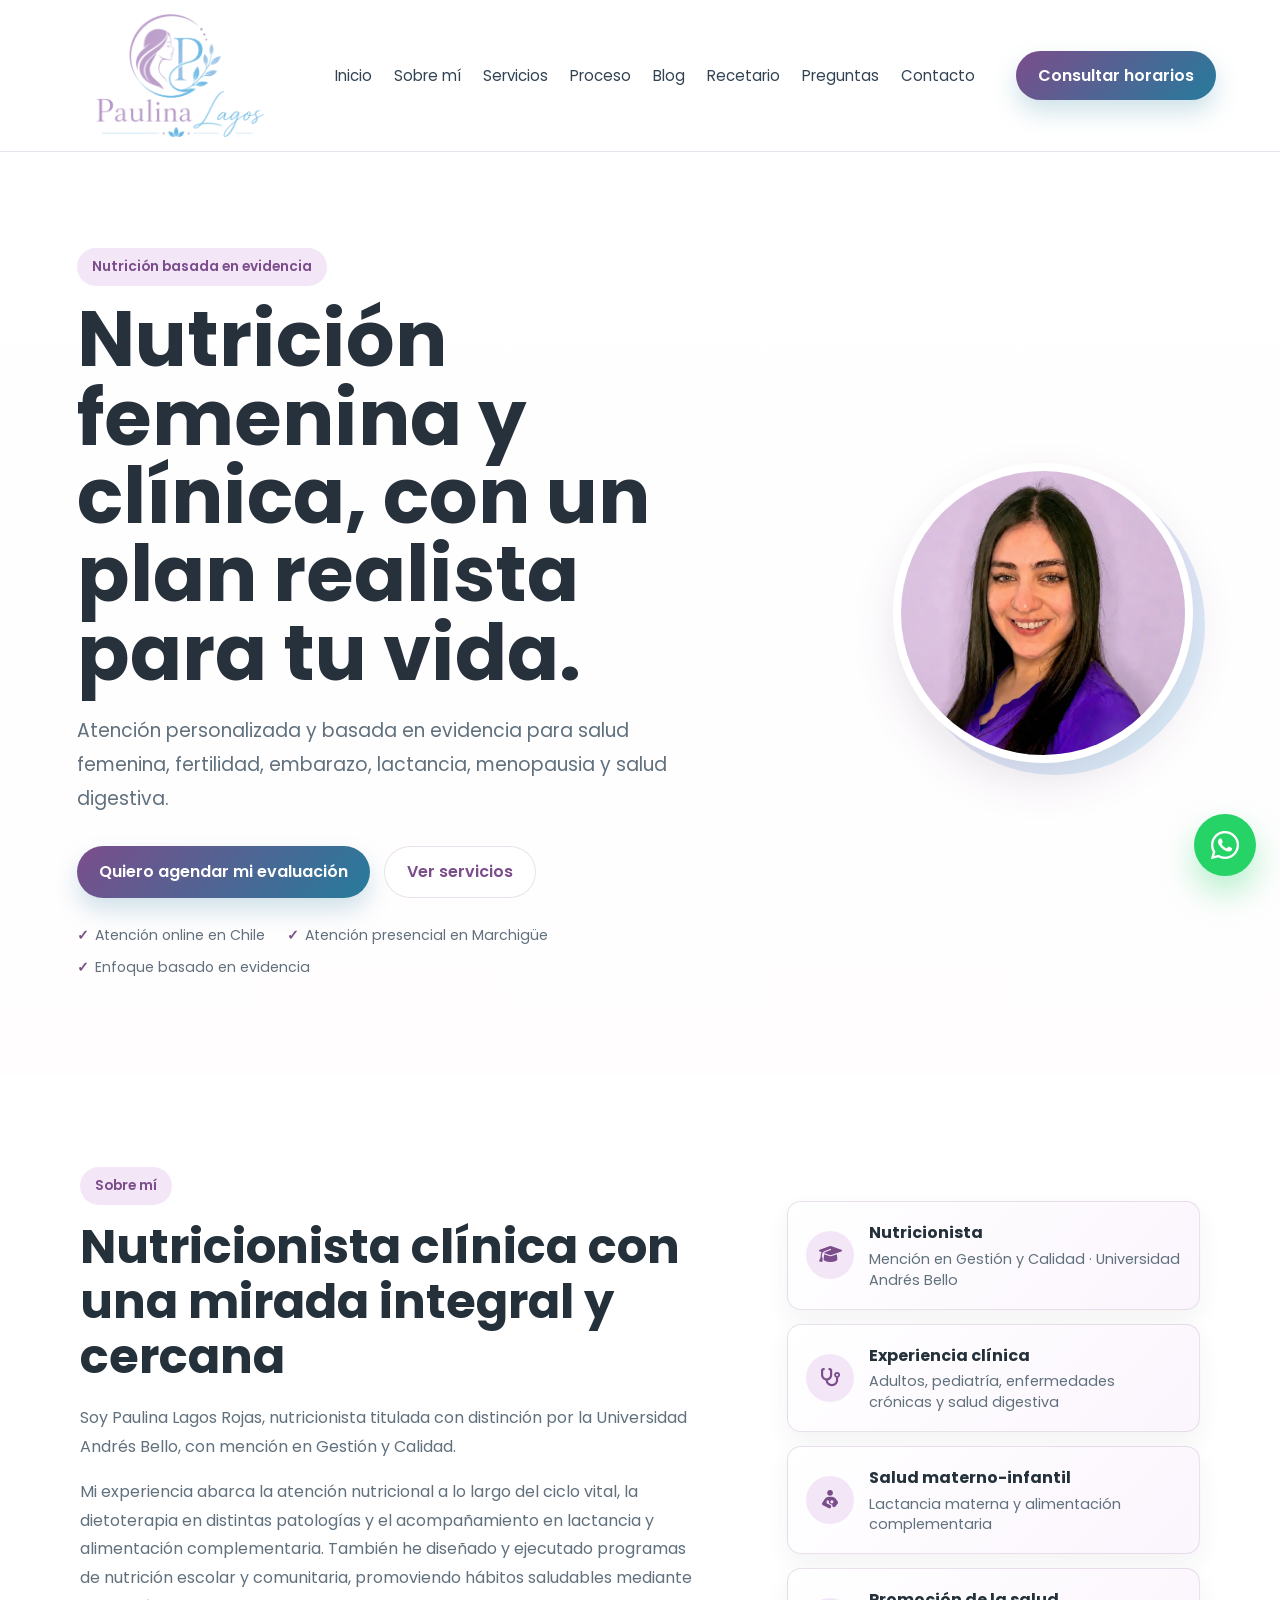
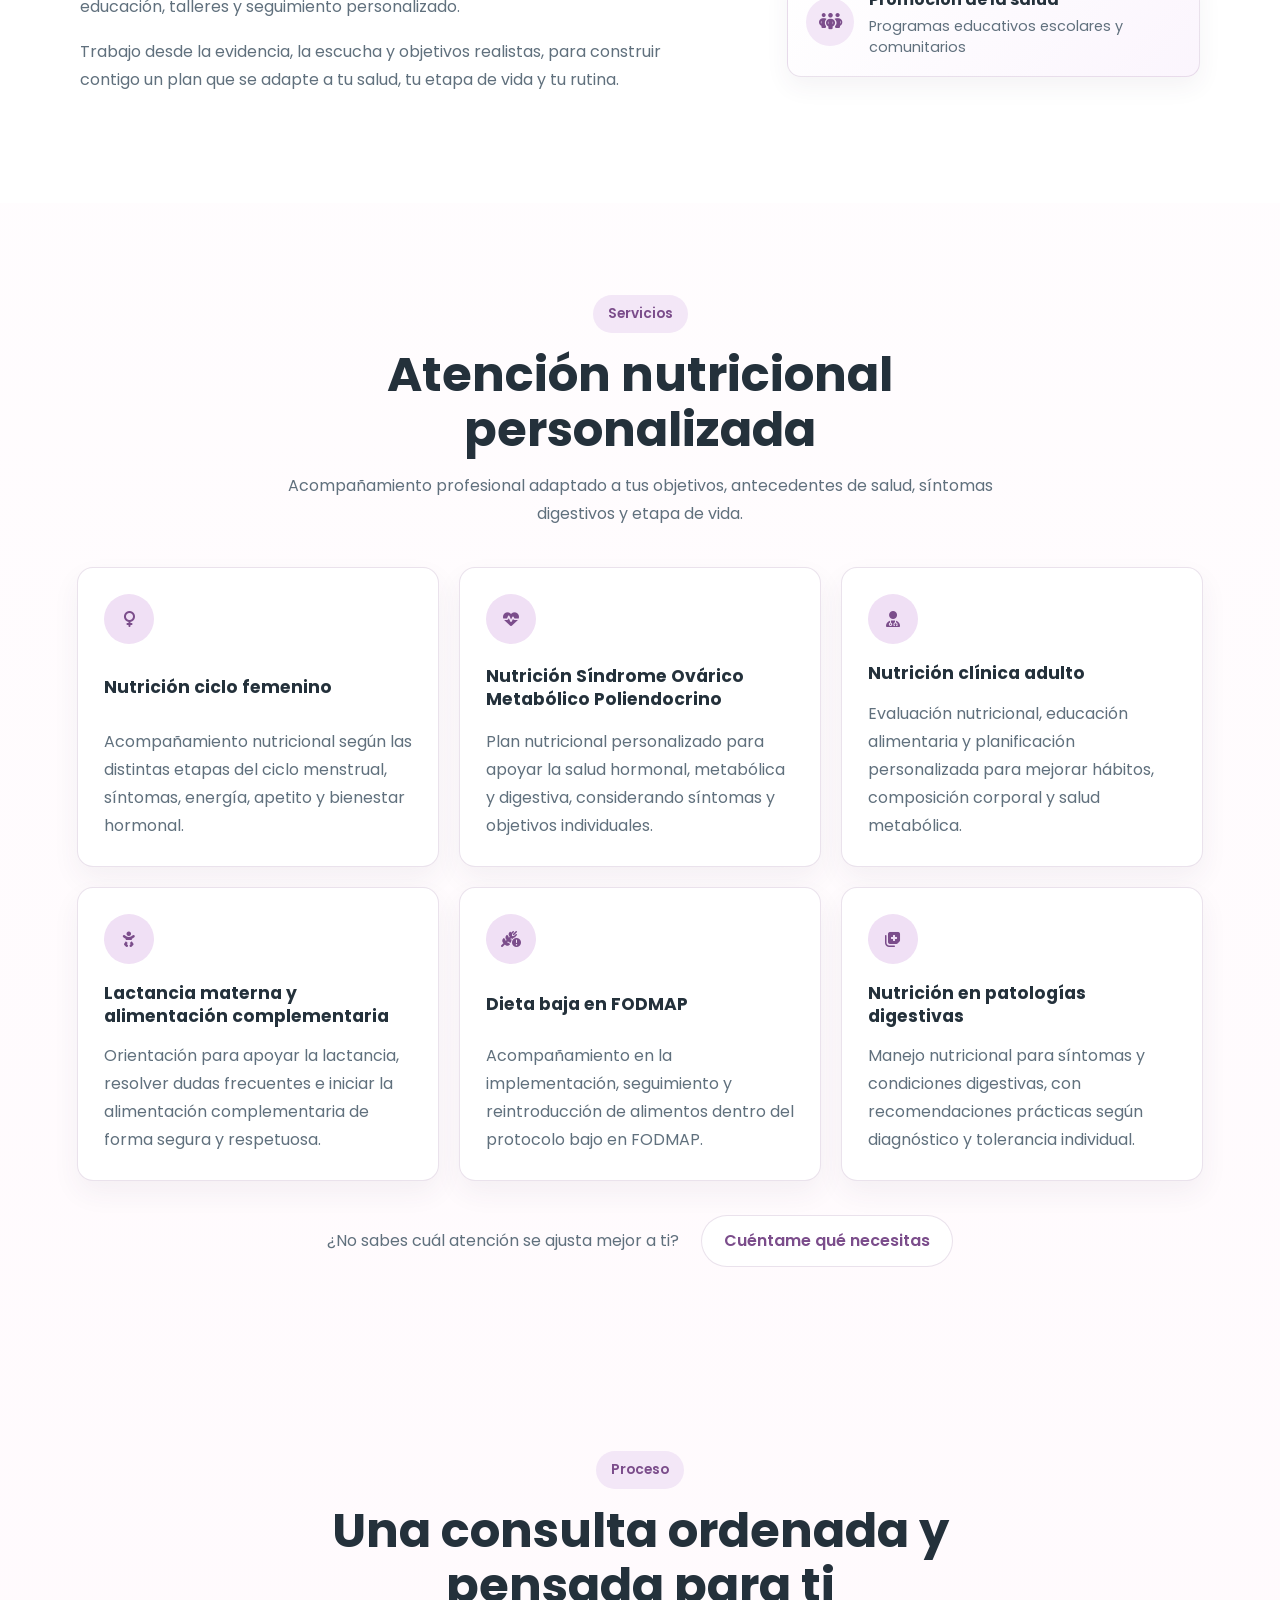
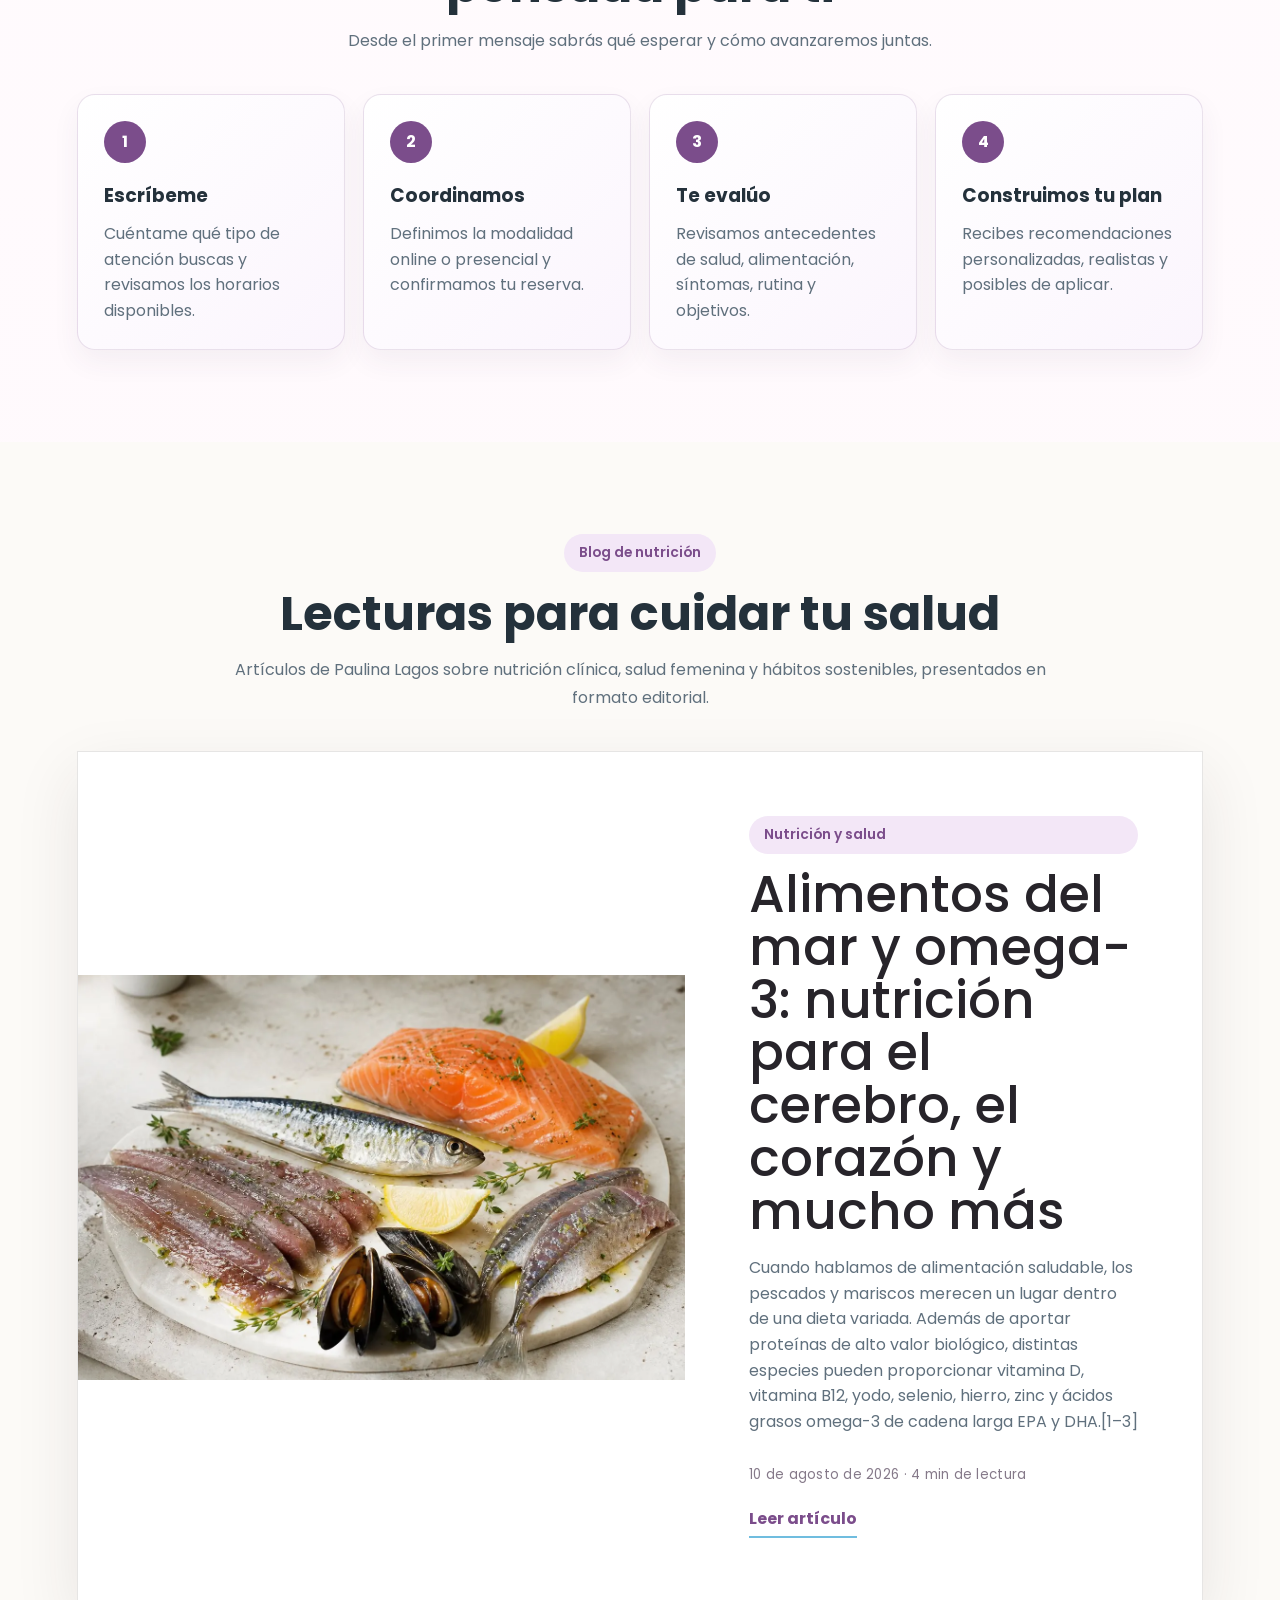
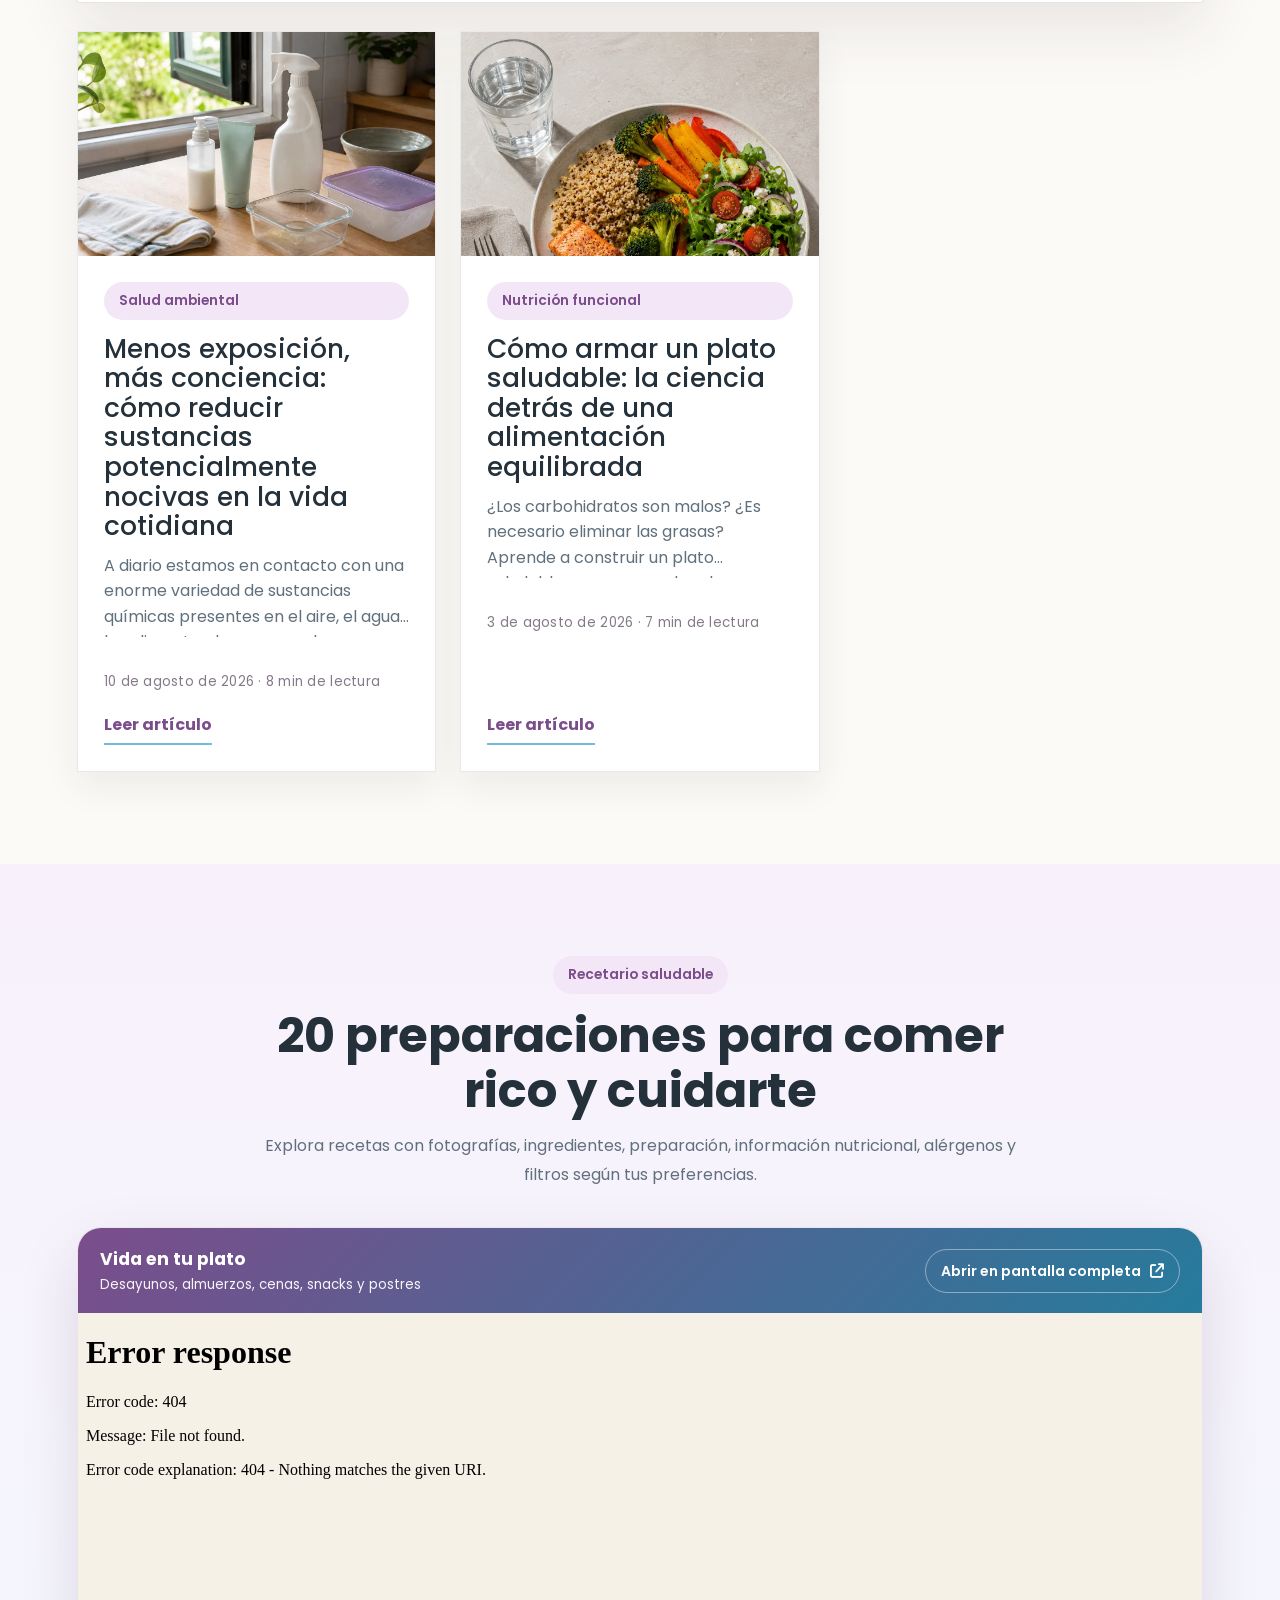
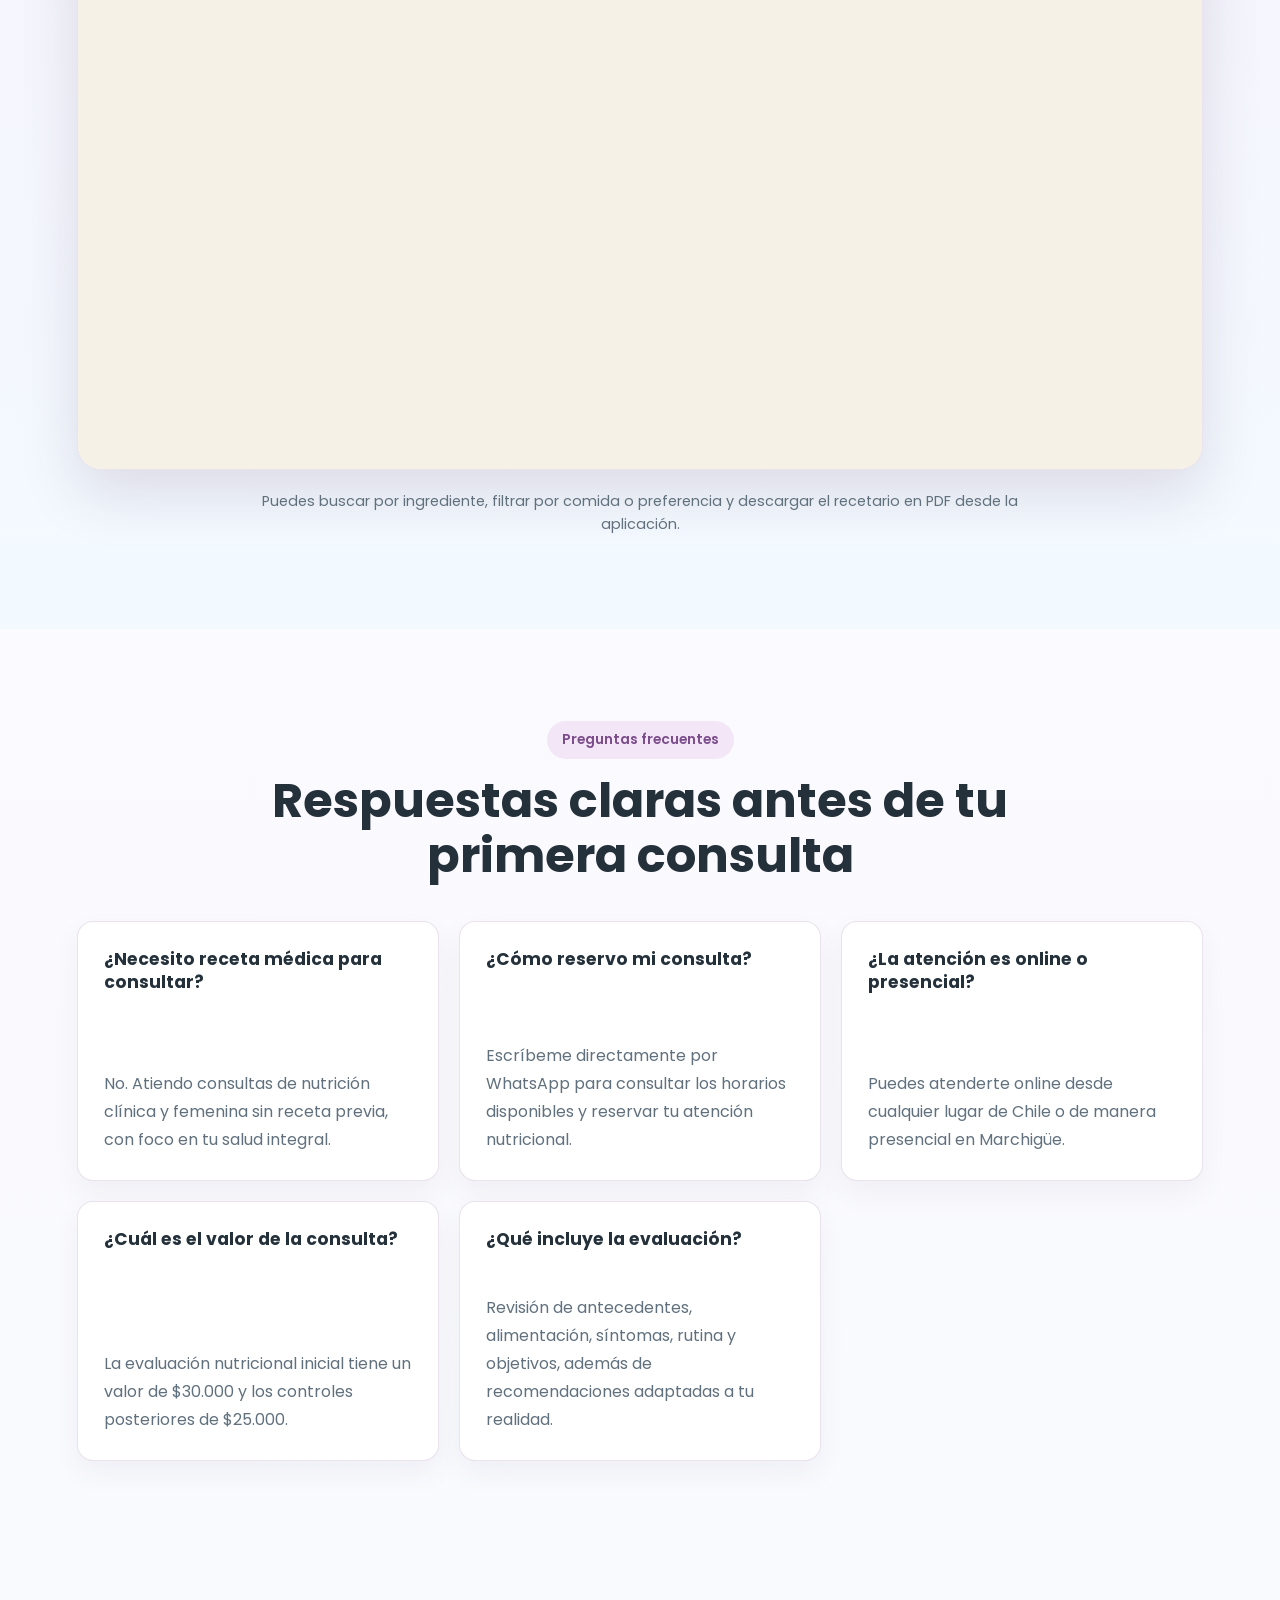
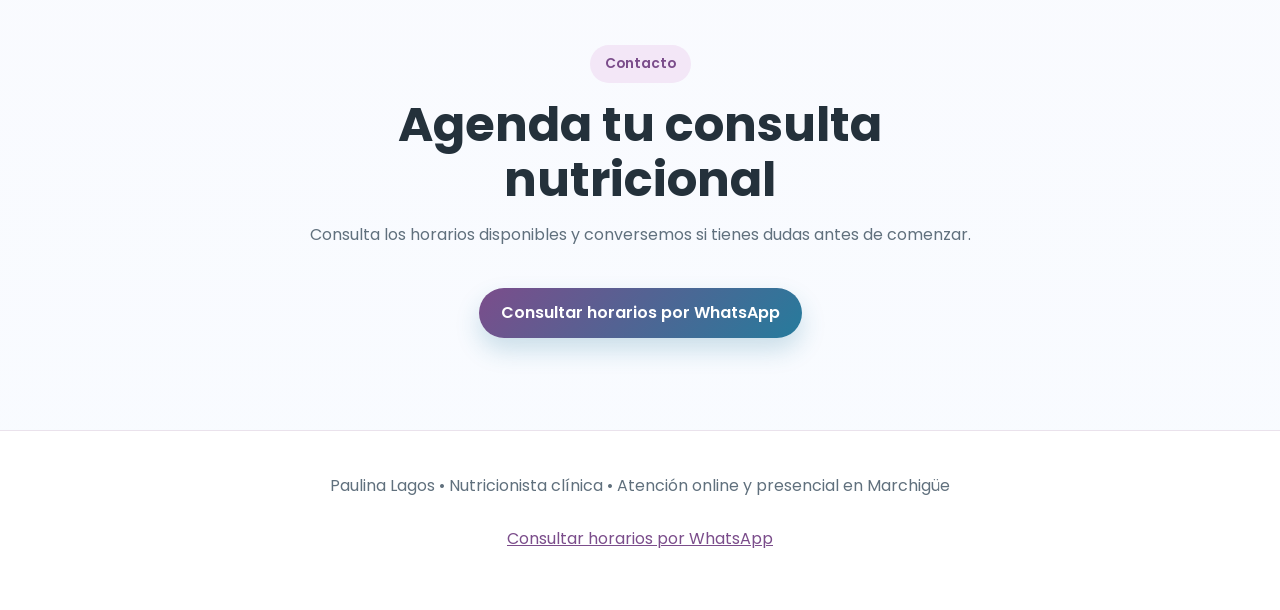
==== commit 7a86c9ea: "Integra el recetario en el sitio" ====
--- a/index.html
+++ b/index.html
@@ -213,15 +213,15 @@
 <strong>Vida en tu plato</strong>
 <small>Desayunos, almuerzos, cenas, snacks y postres</small>
 </div>
-<a href="https://vida-en-tu-plato.pauli-lagos-r.chatgpt.site" target="_blank" rel="noopener">Abrir en pantalla completa <i class="fa-solid fa-arrow-up-right-from-square" aria-hidden="true"></i></a>
-</div>
-<iframe src="https://vida-en-tu-plato.pauli-lagos-r.chatgpt.site" title="Recetario saludable interactivo Vida en tu plato" loading="lazy" allow="fullscreen" referrerpolicy="strict-origin-when-cross-origin"></iframe>
+<a href="recetario/">Abrir en pantalla completa <i class="fa-solid fa-arrow-up-right-from-square" aria-hidden="true"></i></a>
+</div>
+<iframe src="recetario/" title="Recetario saludable interactivo Vida en tu plato" loading="lazy"></iframe>
 </div>
 <div class="recetario-mobile-card">
 <i class="fa-solid fa-book-open" aria-hidden="true"></i>
 <strong>Explora las 20 recetas en una vista cómoda</strong>
 <p>Busca por ingrediente, filtra tus preferencias y revisa cada preparación sin desplazamientos dobles.</p>
-<a class="btn-principal" href="https://vida-en-tu-plato.pauli-lagos-r.chatgpt.site" target="_blank" rel="noopener">Abrir el recetario gratis</a>
+<a class="btn-principal" href="recetario/">Abrir el recetario gratis</a>
 </div>
 <p class="recetario-ayuda">Puedes buscar por ingrediente, filtrar por comida o preferencia y descargar el recetario en PDF desde la aplicación.</p>
 </section>
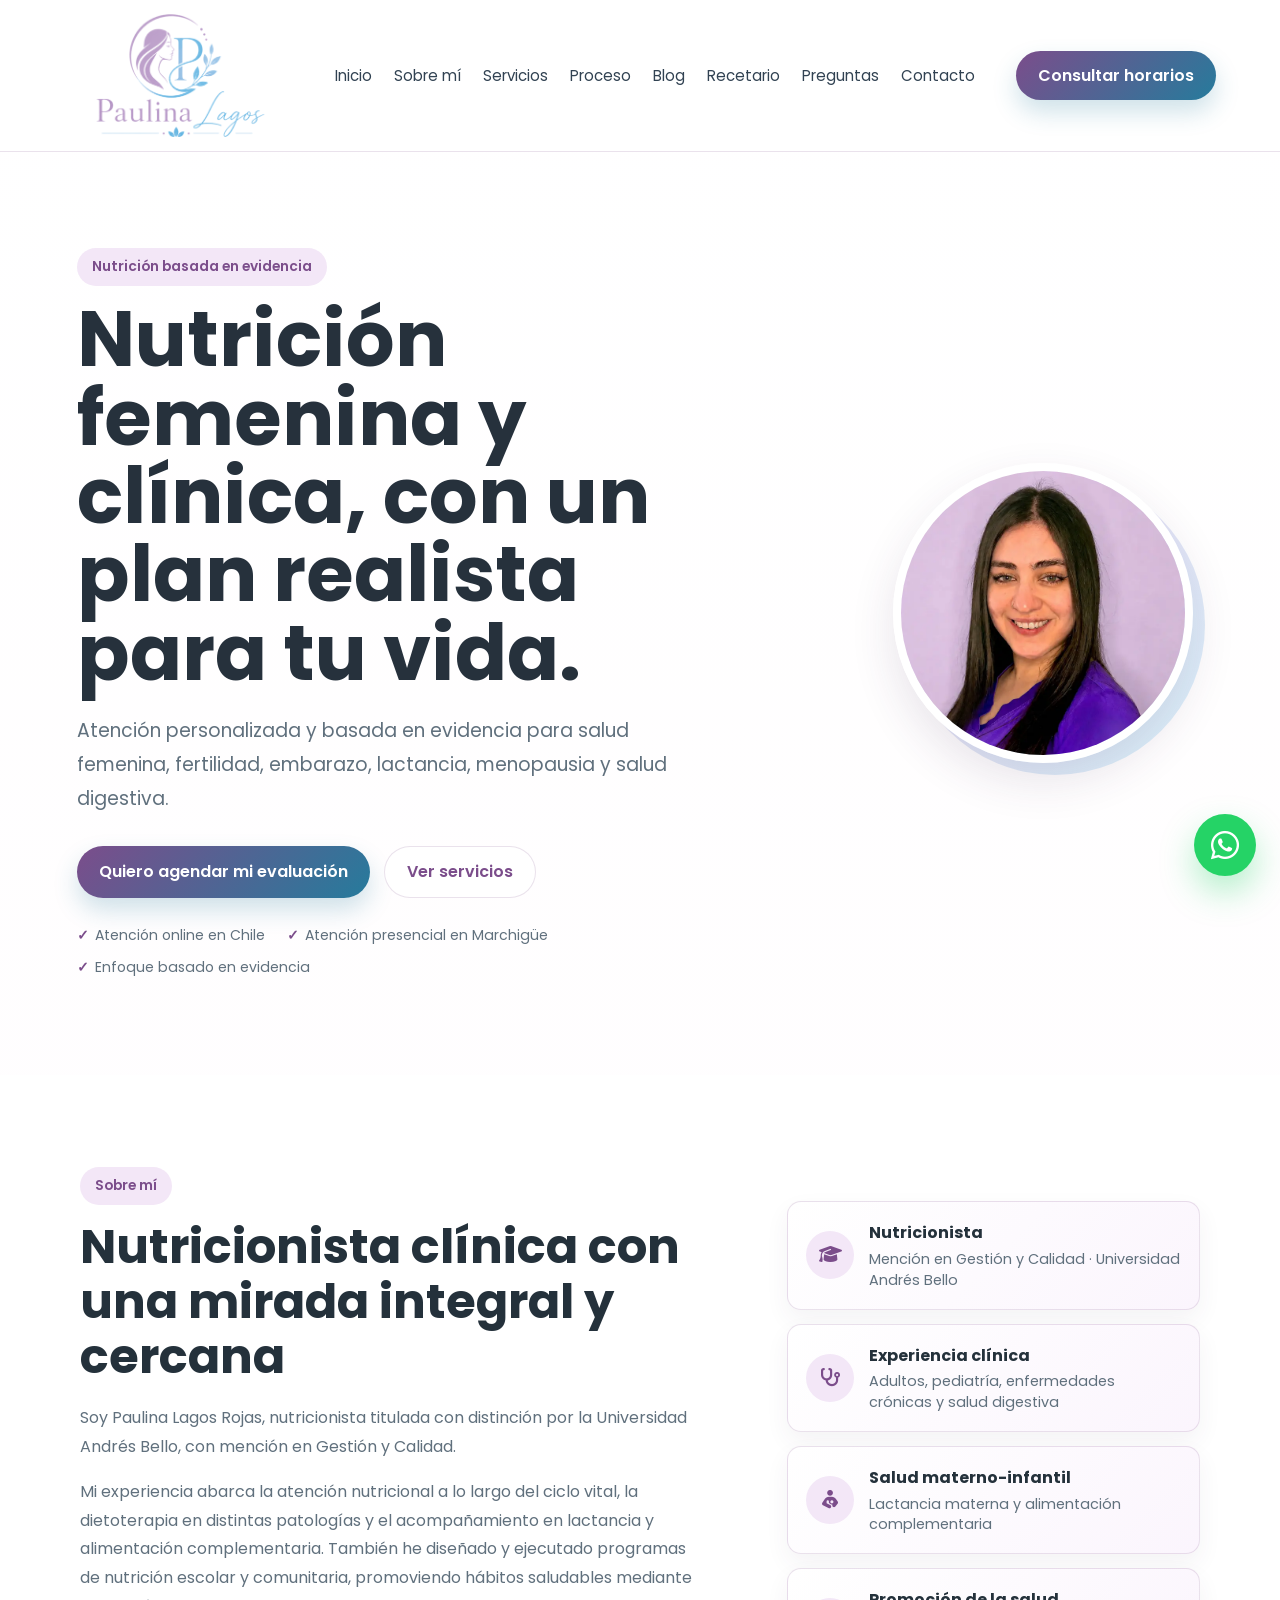
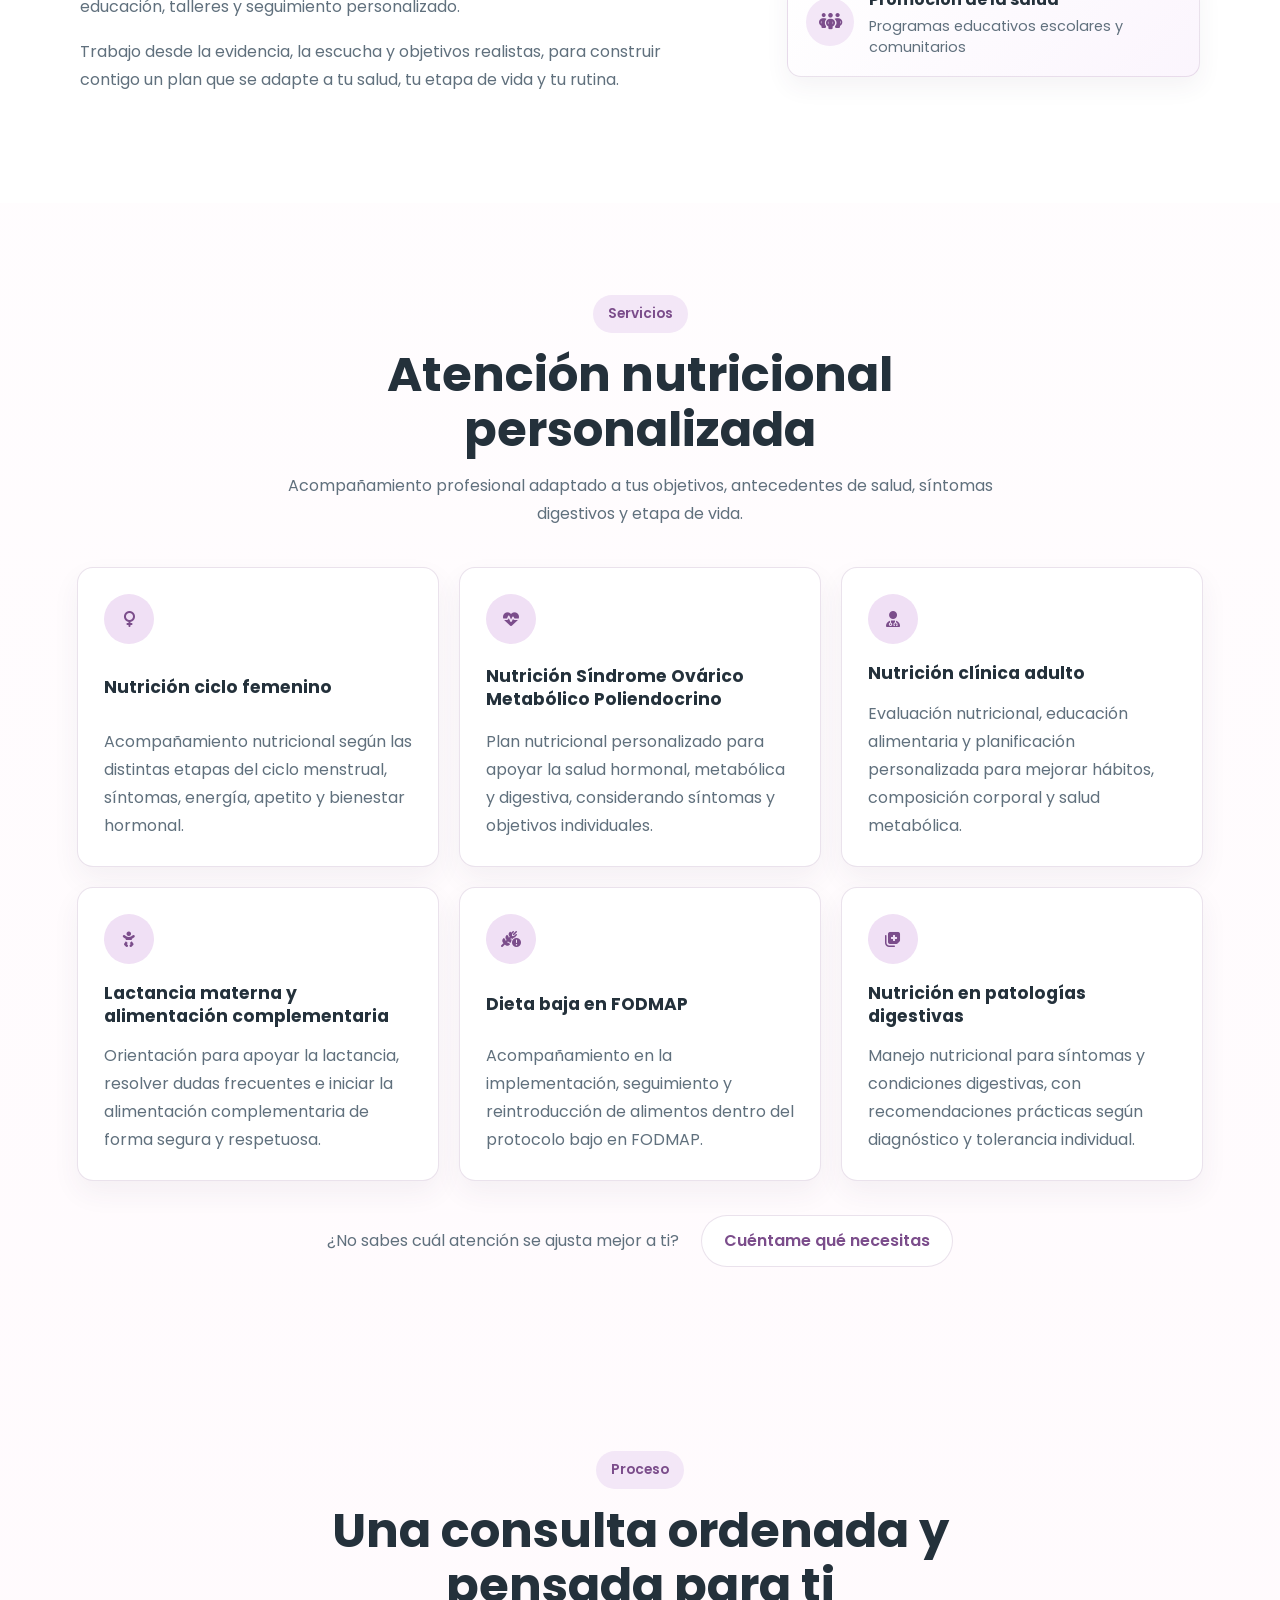
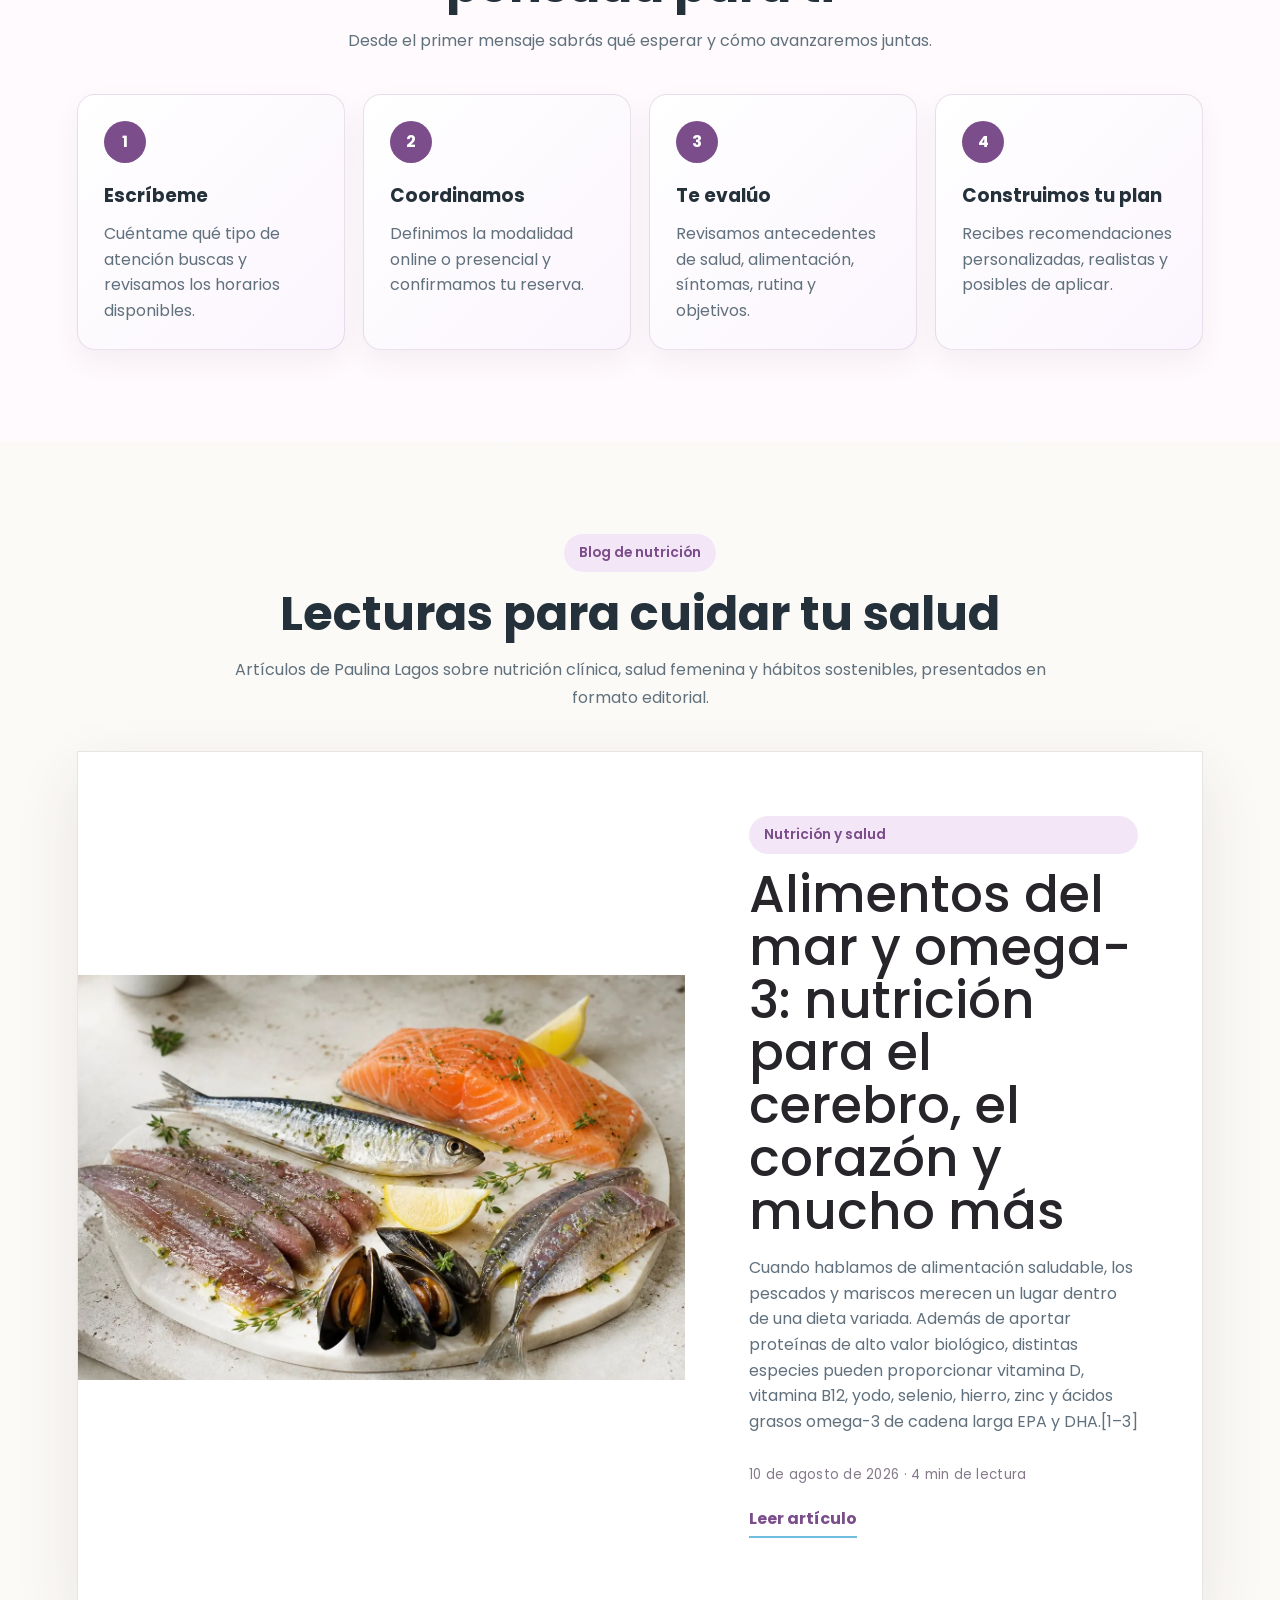
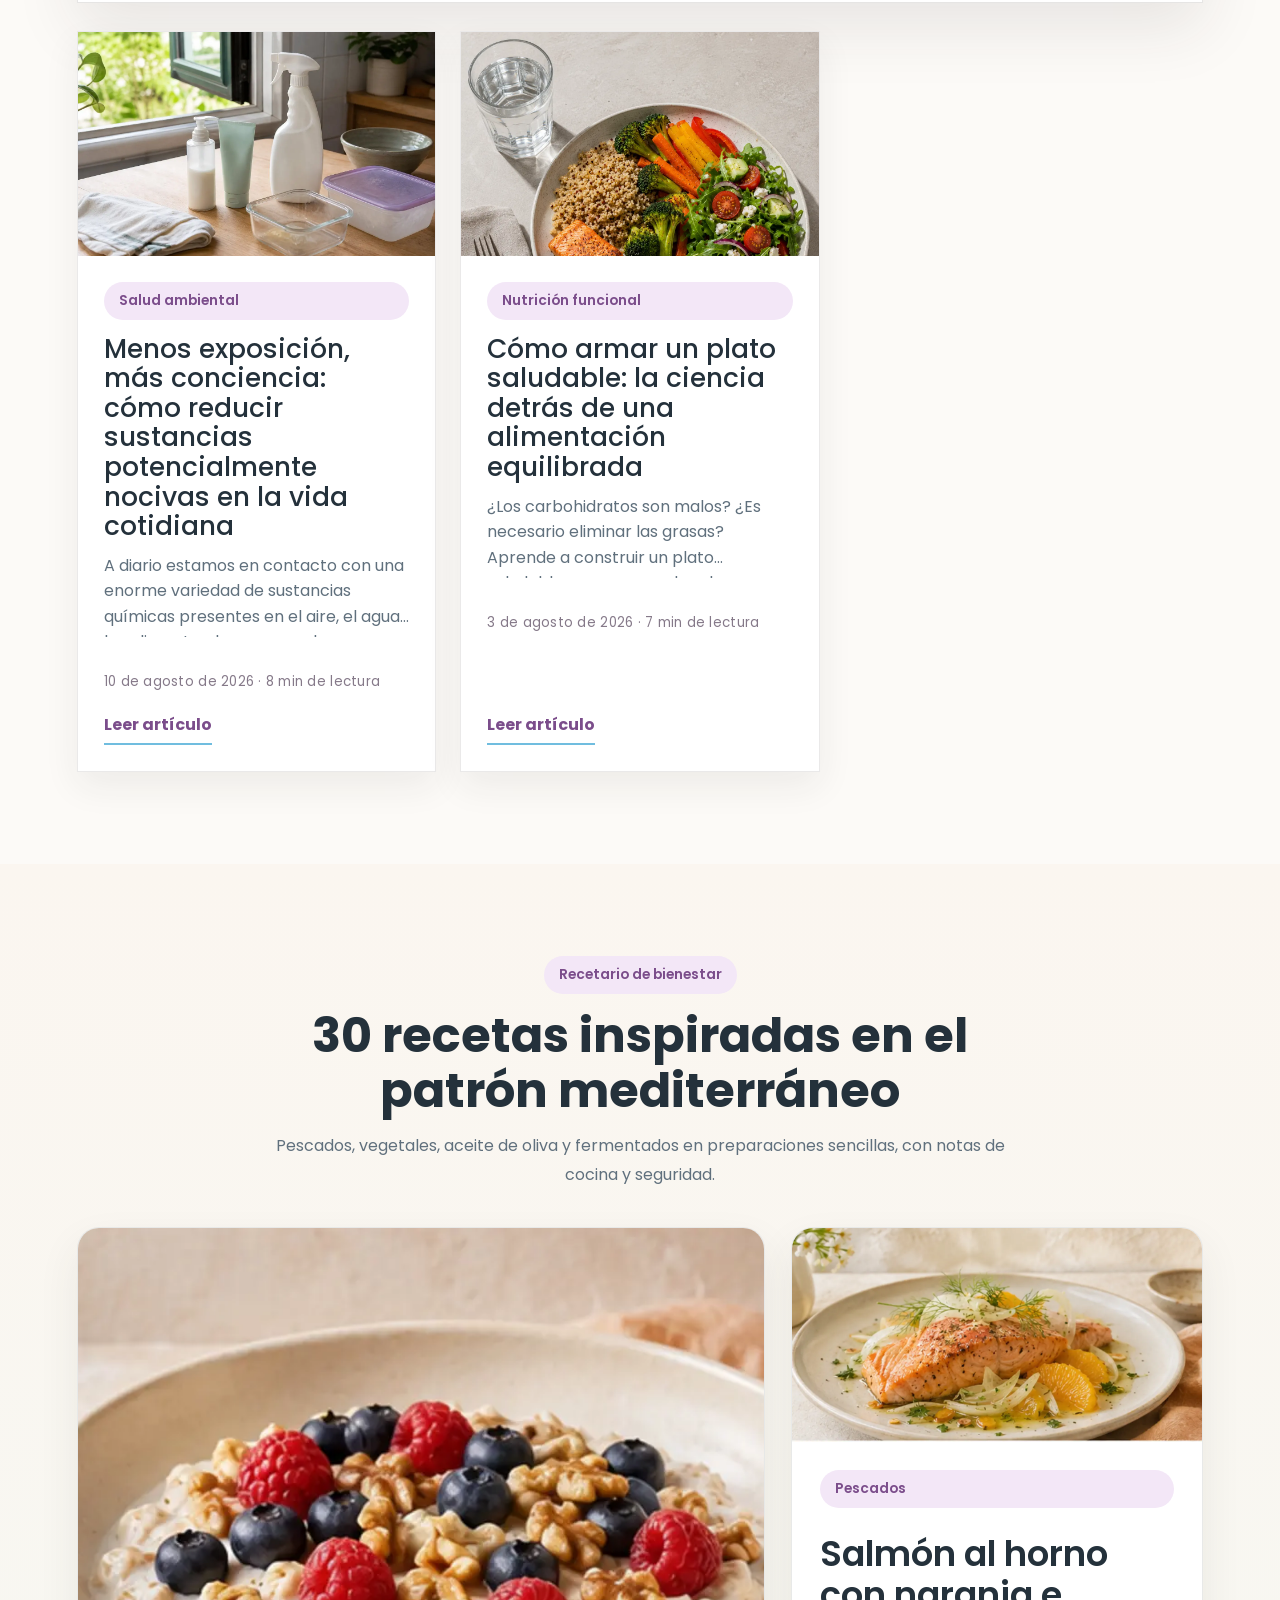
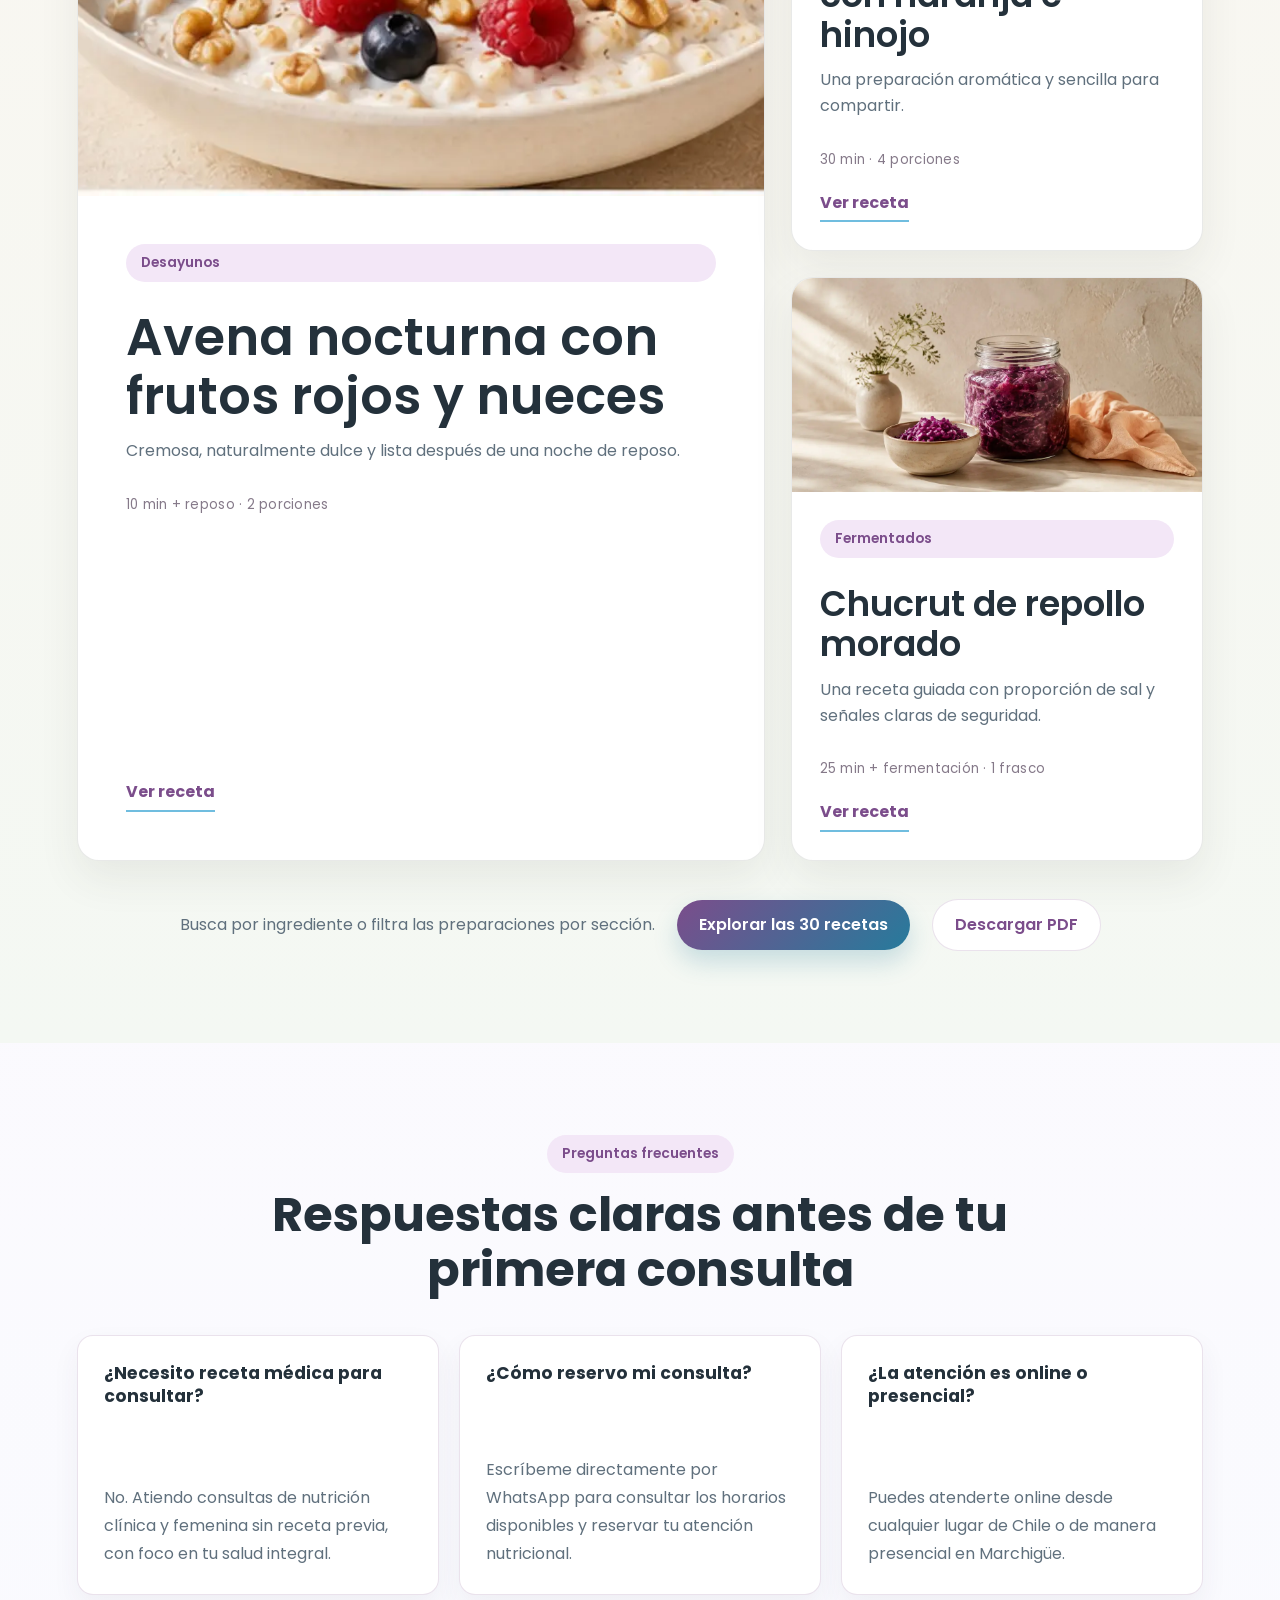
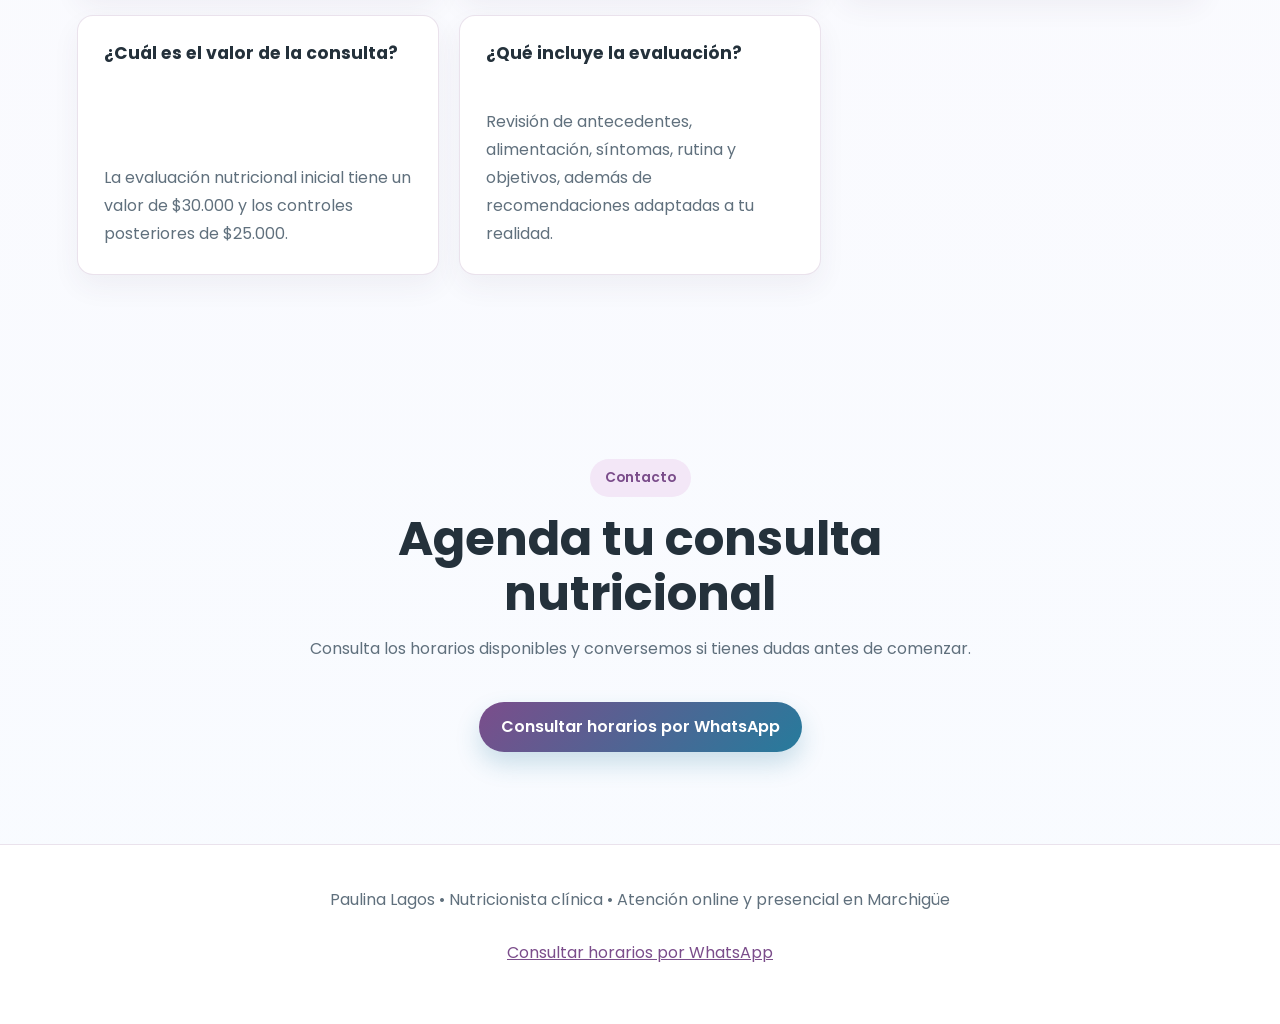
==== commit 3b91e17f: "Integra recetario mediterráneo de 30 recetas" ====
--- a/index.html
+++ b/index.html
@@ -38,7 +38,7 @@
 <link rel="preconnect" href="https://fonts.googleapis.com">
 <link rel="preconnect" href="https://fonts.gstatic.com" crossorigin>
 <link href="https://fonts.googleapis.com/css2?family=Poppins:wght@300;400;500;600;700&display=swap" rel="stylesheet">
-<link rel="stylesheet" href="styles.css?v=20260811-lectura">
+<link rel="stylesheet" href="styles.css?v=20260904-recetario">
 <link rel="stylesheet" href="https://cdnjs.cloudflare.com/ajax/libs/font-awesome/6.7.2/css/all.min.css">
 </head>
 <body>
@@ -203,27 +203,55 @@
 
 <section id="recetario" class="recetario">
 <div class="section-intro">
-<span>Recetario saludable</span>
-<h2>20 preparaciones para comer rico y cuidarte</h2>
-<p>Explora recetas con fotografías, ingredientes, preparación, información nutricional, alérgenos y filtros según tus preferencias.</p>
-</div>
-<div class="recetario-marco">
-<div class="recetario-cabecera">
-<div>
-<strong>Vida en tu plato</strong>
-<small>Desayunos, almuerzos, cenas, snacks y postres</small>
-</div>
-<a href="recetario/">Abrir en pantalla completa <i class="fa-solid fa-arrow-up-right-from-square" aria-hidden="true"></i></a>
-</div>
-<iframe src="recetario/" title="Recetario saludable interactivo Vida en tu plato" loading="lazy"></iframe>
-</div>
-<div class="recetario-mobile-card">
-<i class="fa-solid fa-book-open" aria-hidden="true"></i>
-<strong>Explora las 20 recetas en una vista cómoda</strong>
-<p>Busca por ingrediente, filtra tus preferencias y revisa cada preparación sin desplazamientos dobles.</p>
-<a class="btn-principal" href="recetario/">Abrir el recetario gratis</a>
-</div>
-<p class="recetario-ayuda">Puedes buscar por ingrediente, filtrar por comida o preferencia y descargar el recetario en PDF desde la aplicación.</p>
+<span>Recetario de bienestar</span>
+<h2>30 recetas inspiradas en el patrón mediterráneo</h2>
+<p>Pescados, vegetales, aceite de oliva y fermentados en preparaciones sencillas, con notas de cocina y seguridad.</p>
+</div>
+<div class="recetario-editorial">
+<article class="recetario-card recetario-card-destacada">
+<a class="recetario-card-imagen" href="recetario/?receta=1" aria-label="Ver receta: Avena nocturna con frutos rojos y nueces">
+<img src="recetario/recipes/01.webp" alt="Avena nocturna con frutos rojos y nueces" width="1200" height="624" loading="lazy">
+</a>
+<div class="recetario-card-contenido">
+<span class="blog-categoria">Desayunos</span>
+<h3>Avena nocturna con frutos rojos y nueces</h3>
+<p>Cremosa, naturalmente dulce y lista después de una noche de reposo.</p>
+<p class="blog-meta">10 min + reposo · 2 porciones</p>
+<a class="blog-leer" href="recetario/?receta=1">Ver receta</a>
+</div>
+</article>
+<div class="recetario-grid">
+<article class="recetario-card">
+<a class="recetario-card-imagen" href="recetario/?receta=7" aria-label="Ver receta: Salmón al horno con naranja e hinojo">
+<img src="recetario/recipes/07.webp" alt="Salmón al horno con naranja e hinojo" width="1200" height="624" loading="lazy">
+</a>
+<div class="recetario-card-contenido">
+<span class="blog-categoria">Pescados</span>
+<h3>Salmón al horno con naranja e hinojo</h3>
+<p>Una preparación aromática y sencilla para compartir.</p>
+<p class="blog-meta">30 min · 4 porciones</p>
+<a class="blog-leer" href="recetario/?receta=7">Ver receta</a>
+</div>
+</article>
+<article class="recetario-card">
+<a class="recetario-card-imagen" href="recetario/?receta=26" aria-label="Ver receta: Chucrut de repollo morado">
+<img src="recetario/recipes/26.webp" alt="Chucrut de repollo morado" width="1200" height="624" loading="lazy">
+</a>
+<div class="recetario-card-contenido">
+<span class="blog-categoria">Fermentados</span>
+<h3>Chucrut de repollo morado</h3>
+<p>Una receta guiada con proporción de sal y señales claras de seguridad.</p>
+<p class="blog-meta">25 min + fermentación · 1 frasco</p>
+<a class="blog-leer" href="recetario/?receta=26">Ver receta</a>
+</div>
+</article>
+</div>
+</div>
+<div class="seccion-cta recetario-cta">
+<p>Busca por ingrediente o filtra las preparaciones por sección.</p>
+<a class="btn-principal" href="recetario/">Explorar las 30 recetas</a>
+<a class="btn-secundario" href="recetario/recetario-bienestar-dieta-mediterranea.pdf" download>Descargar PDF</a>
+</div>
 </section>
 
 <section id="faq" class="faq">
--- a/styles.css
+++ b/styles.css
@@ -684,124 +684,127 @@
 }
 /* Revista digital */
 .recetario {
-  background: linear-gradient(180deg, #f8f1fb 0%, #f3faff 100%);
-}
-
-.recetario-marco {
-  max-width: 1280px;
+  background: linear-gradient(180deg, #fbf6f0 0%, #f4f8f3 100%);
+}
+
+.recetario-editorial {
+  display: grid;
+  grid-template-columns: minmax(0, 1.25fr) minmax(300px, .75fr);
+  gap: 26px;
+  max-width: 1180px;
   margin: 0 auto;
-  overflow: hidden;
-  border: 1px solid var(--line);
-  border-radius: 24px;
-  background: #fff;
-  box-shadow: 0 24px 60px rgba(68, 43, 79, 0.14);
-}
-
-.recetario-cabecera {
-  display: flex;
-  align-items: center;
-  justify-content: space-between;
-  gap: 24px;
-  padding: 18px 22px;
-  color: #fff;
-  background: linear-gradient(135deg, var(--brand-dark), #267b9c);
-}
-
-.recetario-cabecera div {
+}
+
+.recetario-grid {
+  display: grid;
+  gap: 26px;
+}
+
+.recetario-card {
   display: flex;
   flex-direction: column;
-}
-
-.recetario-cabecera strong {
-  font-size: 1.08rem;
-}
-
-.recetario-cabecera small {
-  color: rgba(255, 255, 255, 0.95);
-}
-
-.recetario-cabecera a {
-  display: inline-flex;
-  align-items: center;
-  gap: 9px;
-  padding: 10px 15px;
-  border: 1px solid rgba(255, 255, 255, 0.42);
-  border-radius: 999px;
-  font-size: 0.88rem;
+  overflow: hidden;
+  border: 1px solid rgba(67, 79, 70, .12);
+  border-radius: 22px;
+  background: #fff;
+  box-shadow: 0 18px 42px rgba(70, 61, 54, .08);
+}
+
+.recetario-card-destacada .recetario-card-imagen {
+  min-height: 390px;
+  flex: 1;
+}
+
+.recetario-card-imagen {
+  display: block;
+  overflow: hidden;
+  aspect-ratio: 1200 / 624;
+  background: #f2eae2;
+}
+
+.recetario-card-imagen img {
+  width: 100%;
+  height: 100%;
+  object-fit: cover;
+  transition: transform .35s ease;
+}
+
+.recetario-card:hover .recetario-card-imagen img {
+  transform: scale(1.035);
+}
+
+.recetario-card-contenido {
+  display: flex;
+  flex: 1;
+  flex-direction: column;
+  padding: 28px;
+}
+
+.recetario-card-destacada .recetario-card-contenido {
+  padding: clamp(30px, 4vw, 48px);
+}
+
+.recetario-card h3 {
+  margin: 12px 0;
+  font-size: clamp(1.45rem, 2.8vw, 2.2rem);
   font-weight: 600;
-  white-space: nowrap;
-}
-
-.recetario-cabecera a:hover,
-.recetario-cabecera a:focus-visible {
-  background: rgba(255, 255, 255, 0.14);
-}
-
-.recetario-marco iframe {
-  display: block;
-  width: 100%;
-  height: min(84vh, 900px);
-  min-height: 720px;
-  border: 0;
-  background: #f6f1e7;
-}
-
-.recetario-ayuda {
-  max-width: 760px;
-  margin: 20px auto 0;
+  line-height: 1.15;
+}
+
+.recetario-card-destacada h3 {
+  font-size: clamp(2rem, 4vw, 3.25rem);
+}
+
+.recetario-card-contenido > p:not(.blog-meta) {
   color: var(--muted);
-  font-size: 0.9rem;
-  text-align: center;
-}
-
-.recetario-mobile-card {
-  display: none;
+}
+
+.recetario-card .blog-leer {
+  margin-top: auto;
+}
+
+.recetario-cta {
+  flex-wrap: wrap;
+  max-width: 950px;
+  margin: 38px auto 0;
+}
+
+@media (max-width: 900px) {
+  .recetario-editorial {
+    grid-template-columns: 1fr;
+  }
+
+  .recetario-grid {
+    grid-template-columns: repeat(2, minmax(0, 1fr));
+  }
+
+  .recetario-card-destacada .recetario-card-imagen {
+    min-height: 0;
+  }
 }
 
 @media (max-width: 640px) {
-  .recetario {
-    padding-inline: 12px;
-  }
-
-  .recetario-marco {
-    display: none;
-  }
-
-  .recetario-mobile-card {
-    display: flex;
-    align-items: center;
+  .recetario-grid {
+    grid-template-columns: 1fr;
+  }
+
+  .recetario-card,
+  .recetario-card-imagen {
+    border-radius: 16px;
+  }
+
+  .recetario-card-contenido,
+  .recetario-card-destacada .recetario-card-contenido {
+    padding: 24px;
+  }
+
+  .recetario-cta {
+    align-items: stretch;
     flex-direction: column;
-    gap: 14px;
-    padding: 34px 22px;
-    border: 1px solid var(--line);
-    border-radius: 18px;
-    background: #fff;
-    box-shadow: var(--shadow);
-    text-align: center;
-  }
-
-  .recetario-mobile-card i {
-    display: grid;
-    place-items: center;
-    width: 58px;
-    height: 58px;
-    border-radius: 50%;
-    color: var(--brand-dark);
-    background: var(--soft);
-    font-size: 1.35rem;
-  }
-
-  .recetario-mobile-card strong {
-    font-size: 1.18rem;
-  }
-
-  .recetario-mobile-card p {
-    margin: 0;
-    color: var(--muted);
-  }
-
-  .recetario-ayuda {
-    display: none;
+  }
+
+  .recetario-cta a {
+    justify-content: center;
   }
 }
 
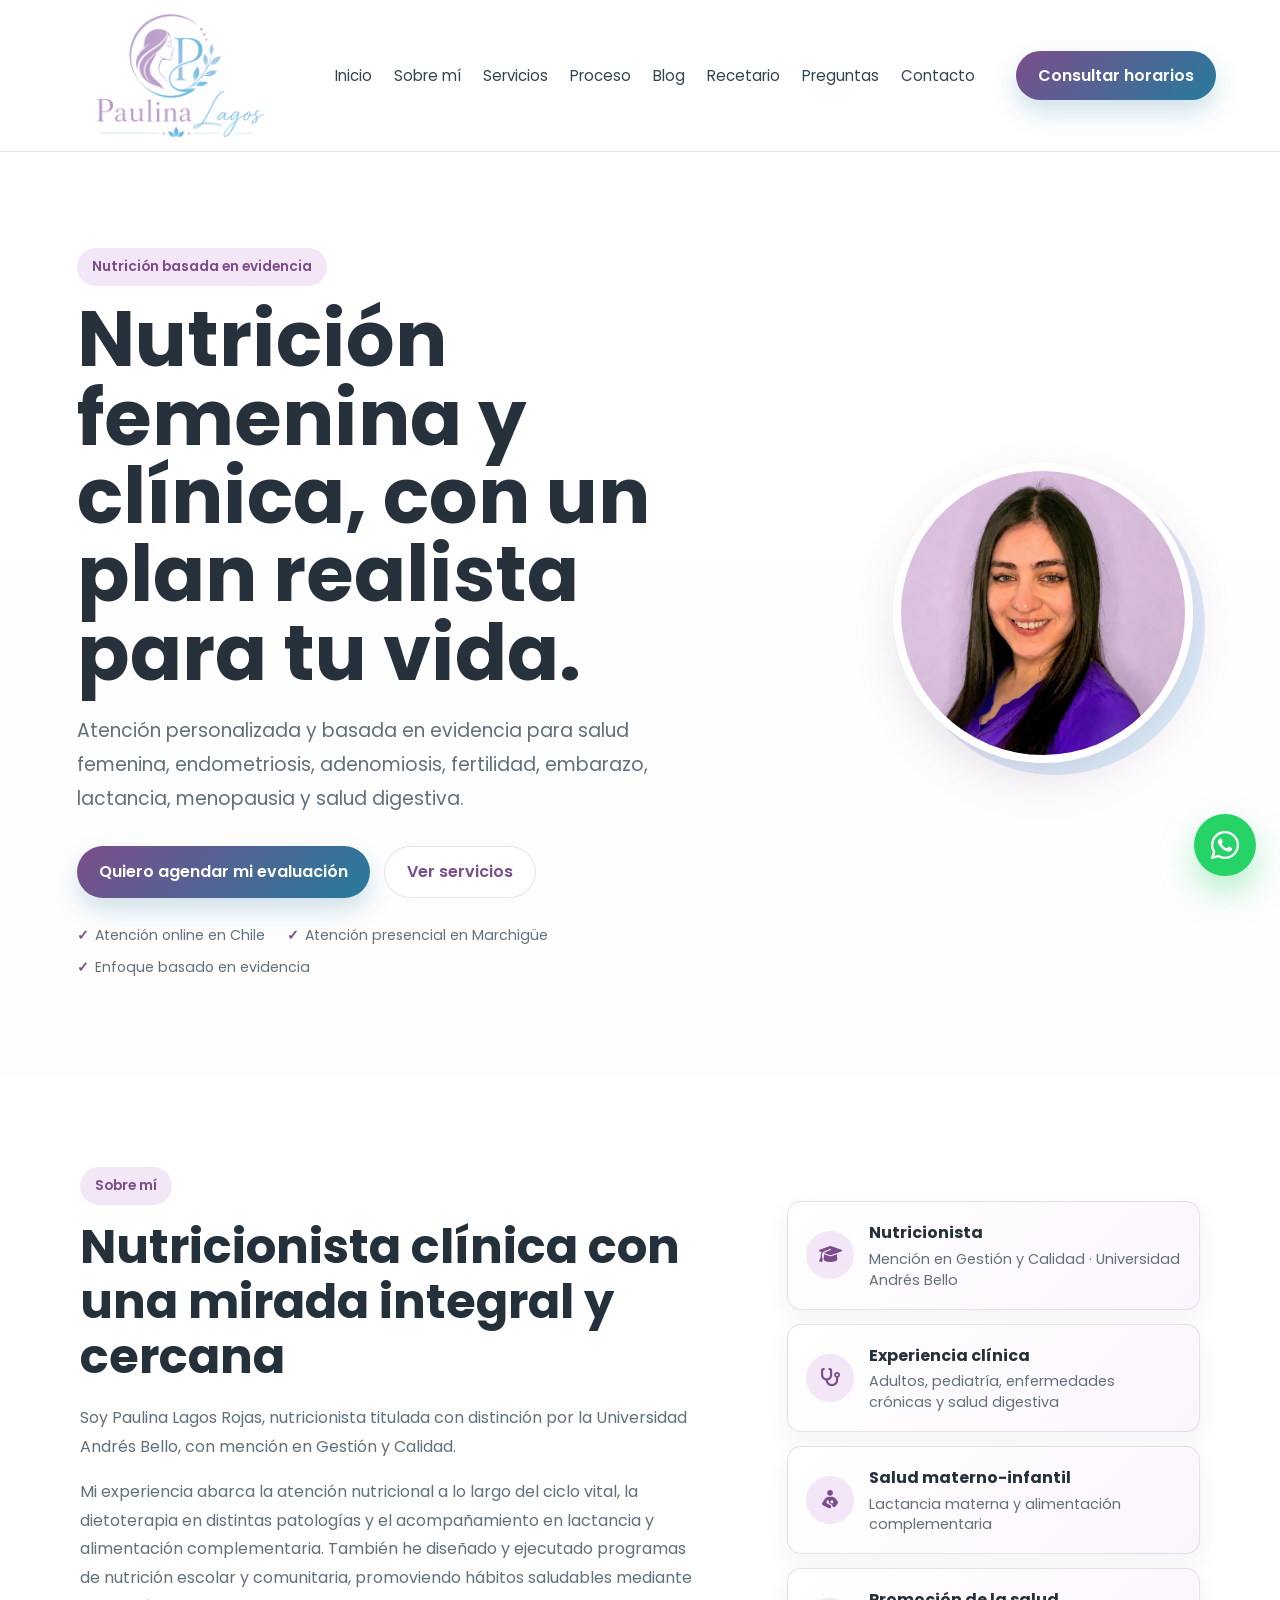
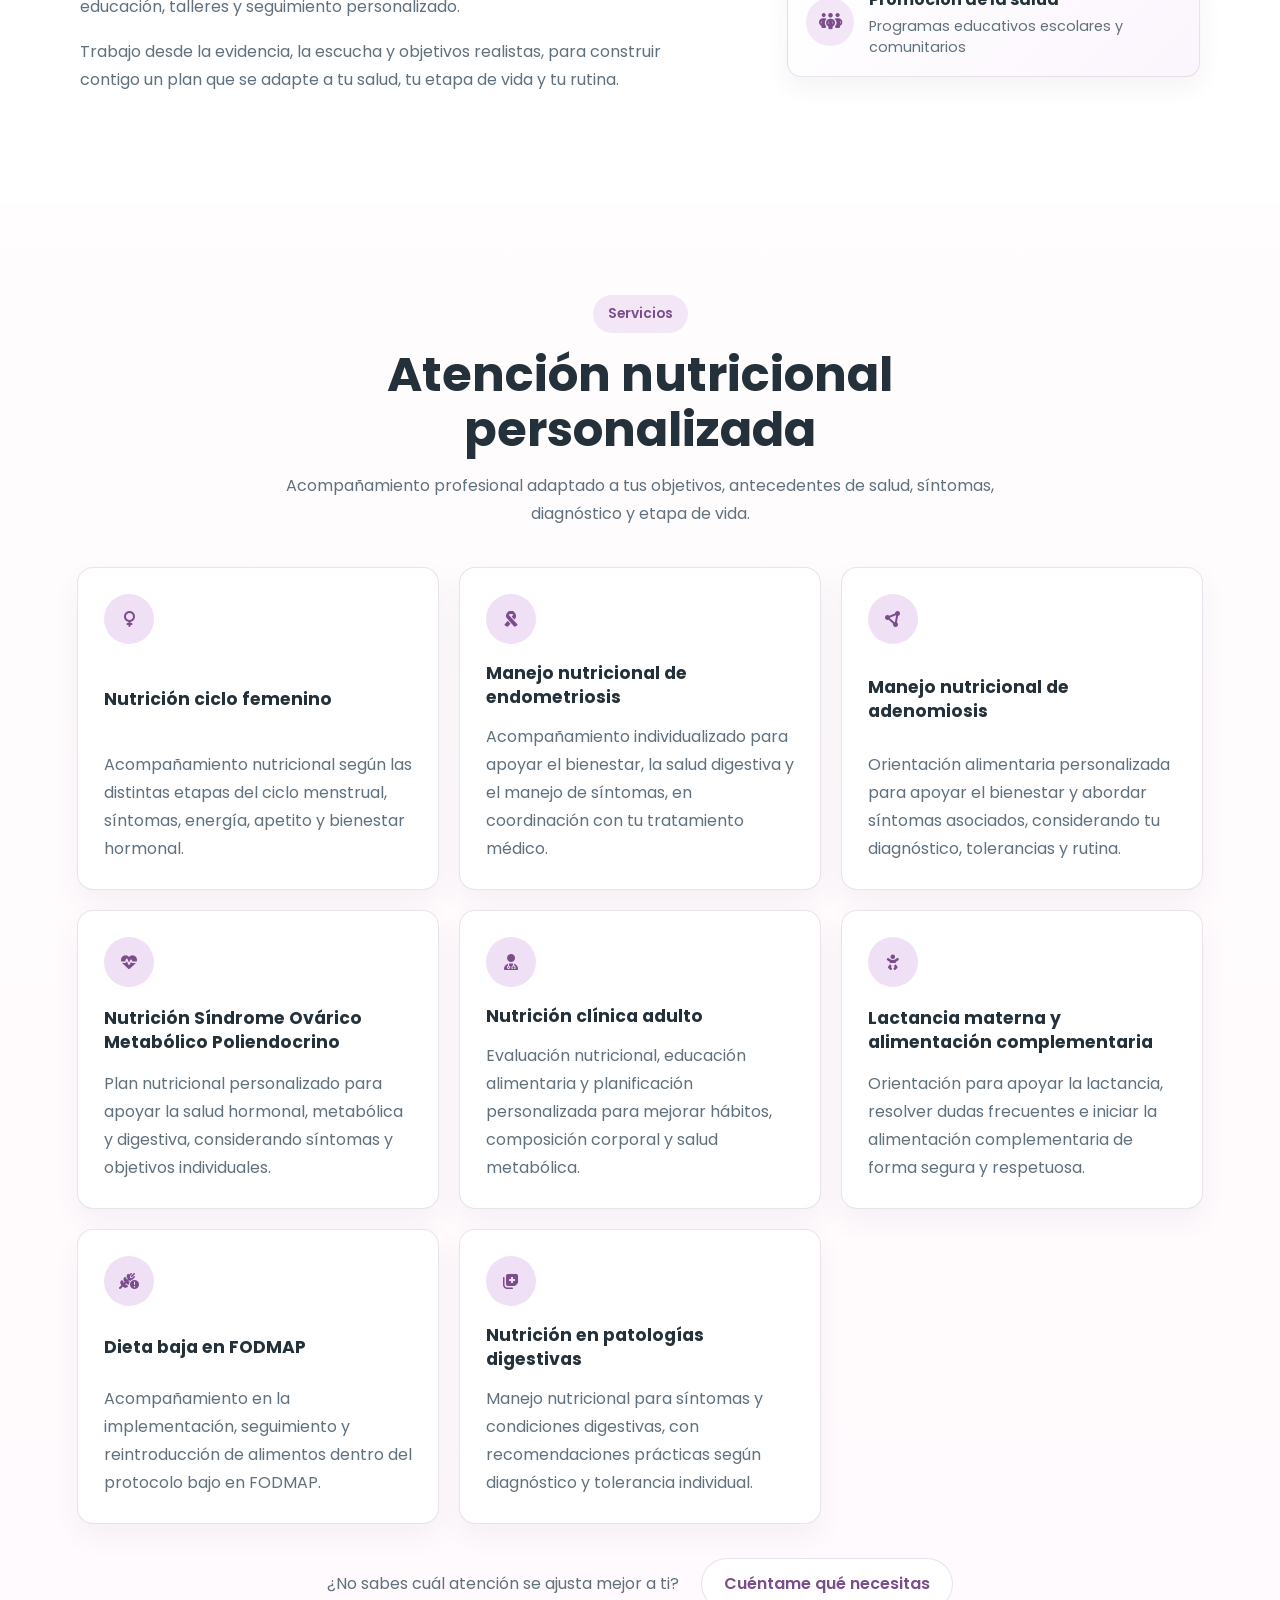
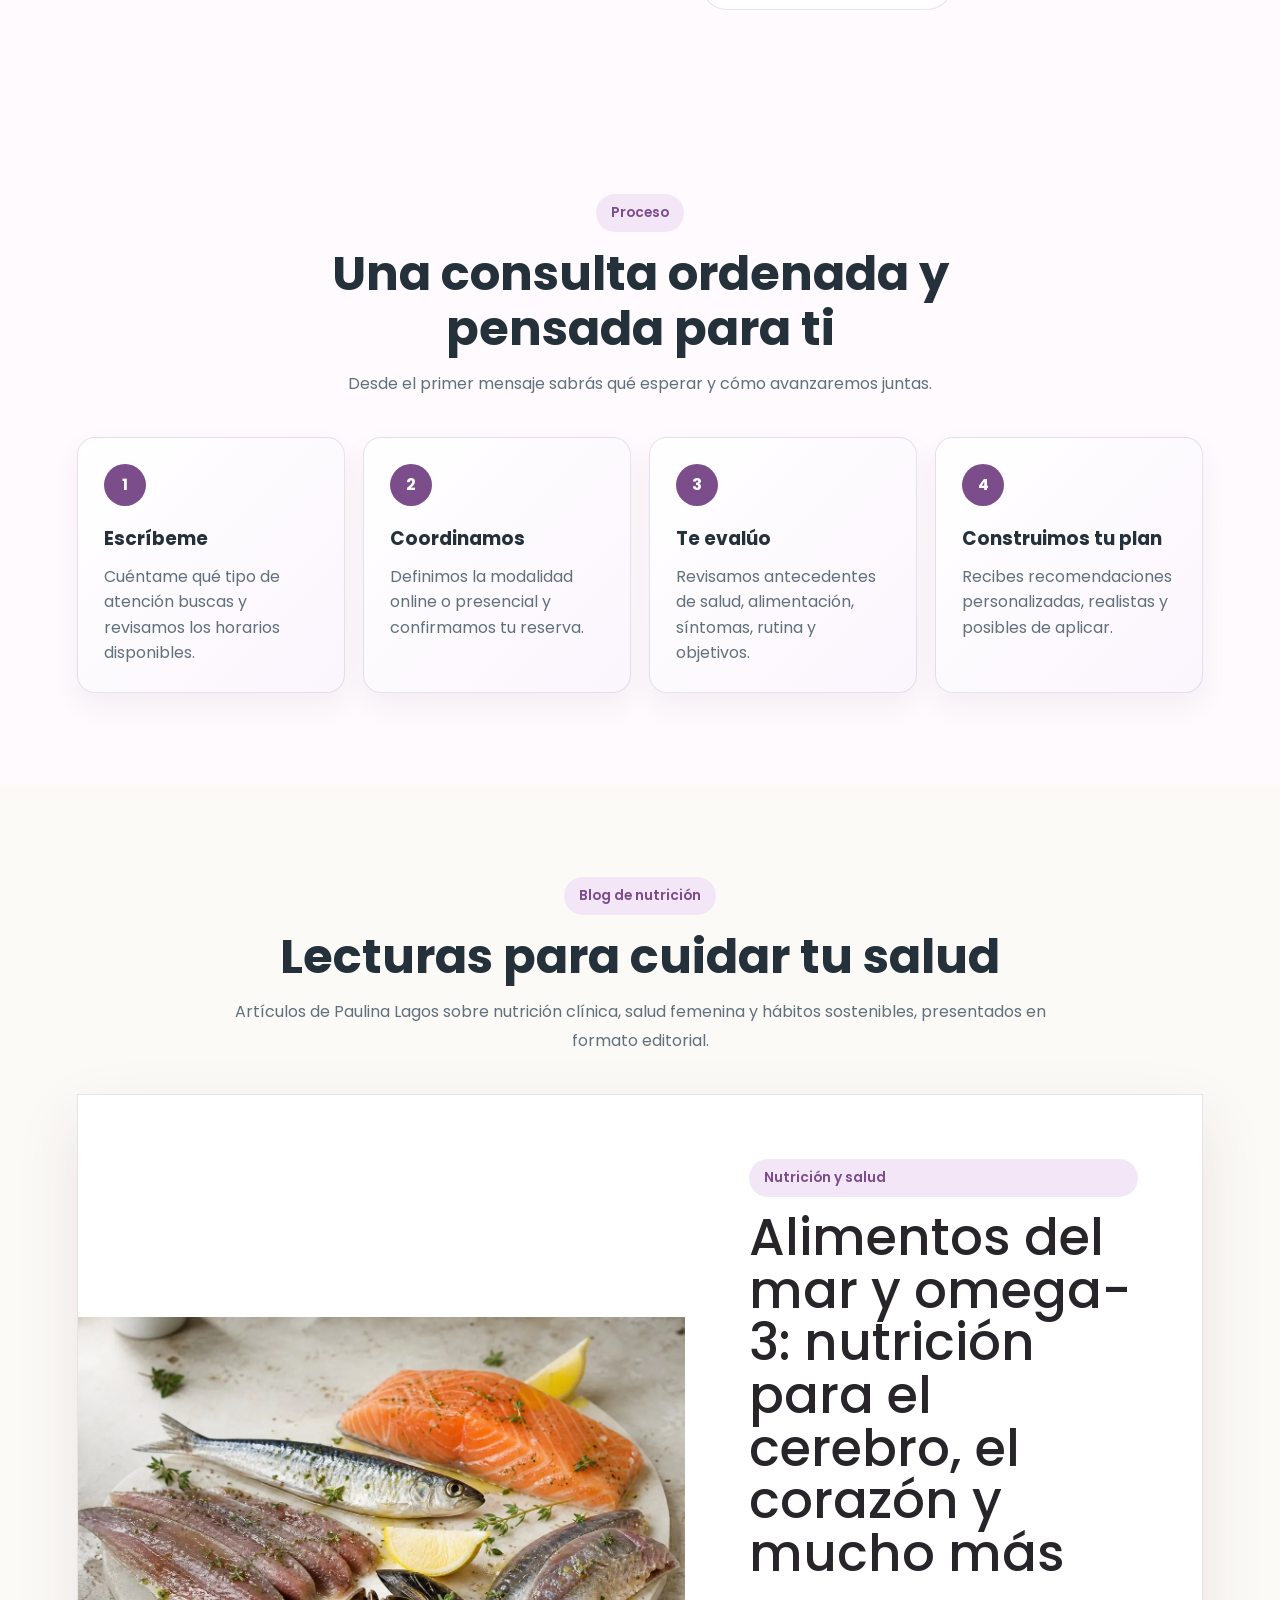
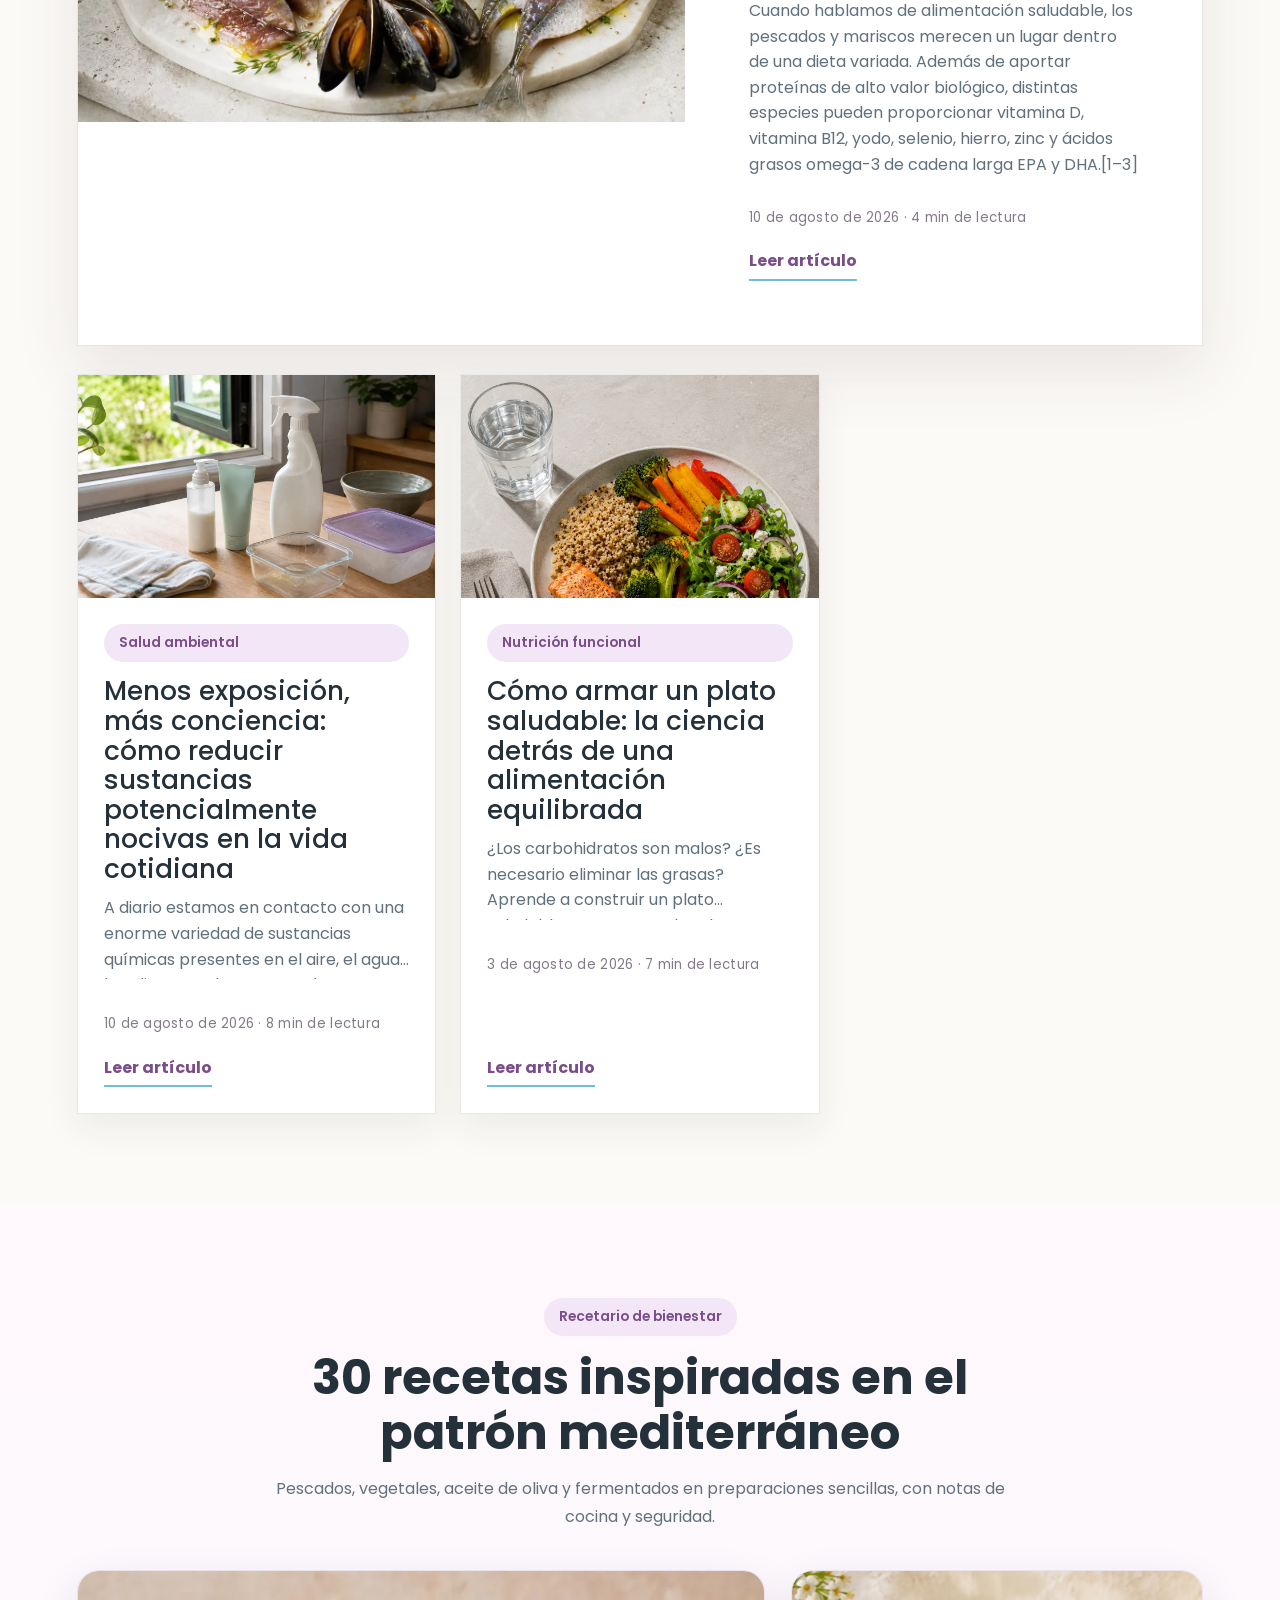
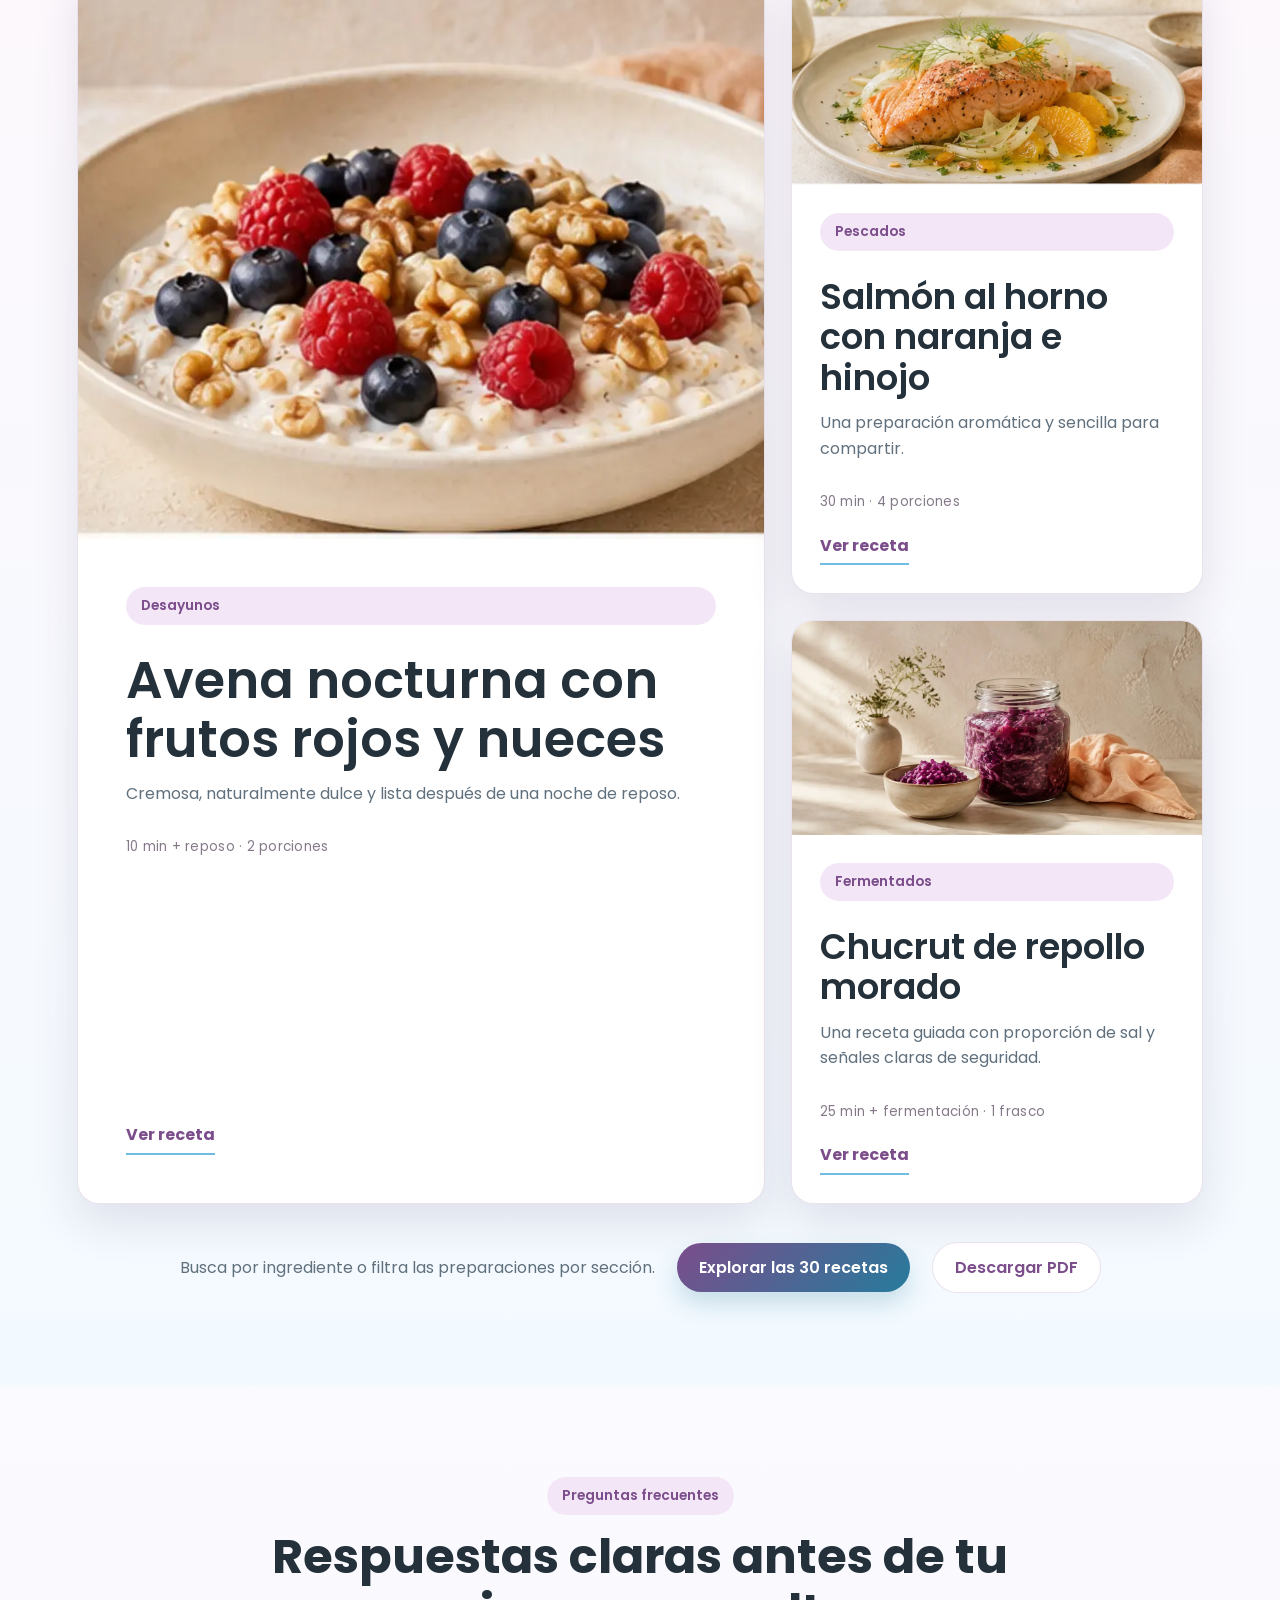
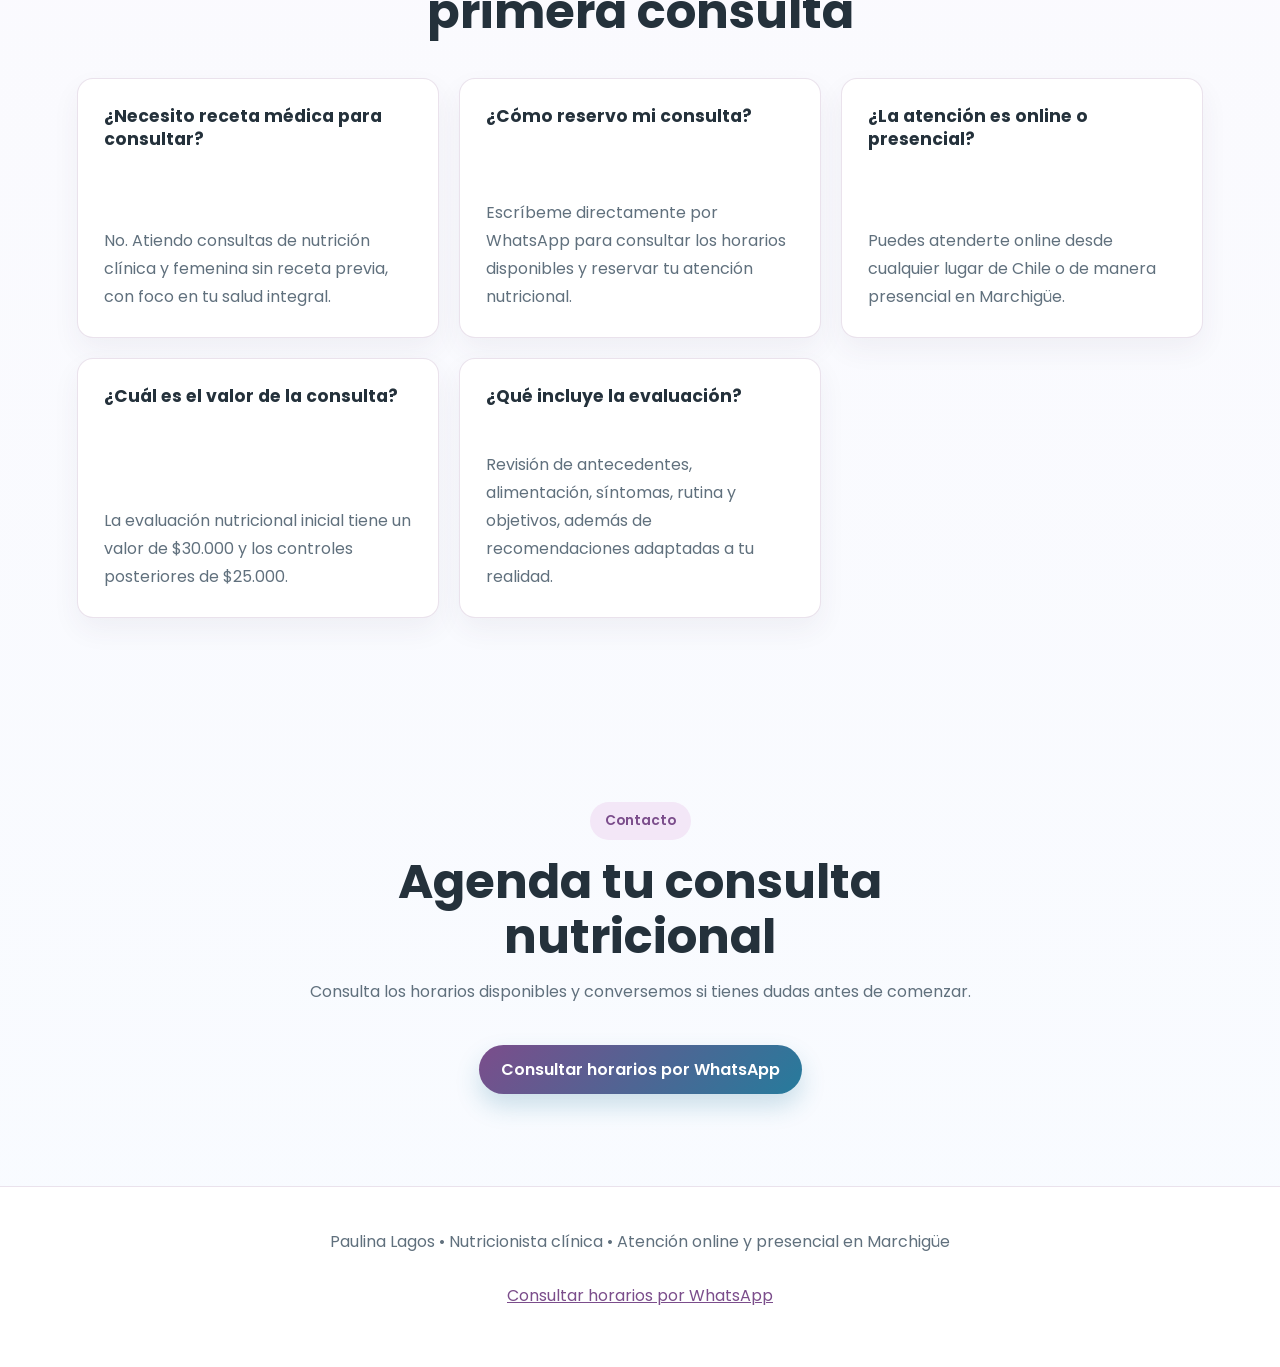
==== commit 951e0015: "Agregar servicios de endometriosis y adenomiosis" ====
--- a/index.html
+++ b/index.html
@@ -4,10 +4,10 @@
 <meta charset="UTF-8">
 <meta name="viewport" content="width=device-width, initial-scale=1.0">
 <title>Nutricionista en Marchigüe y online | Paulina Lagos</title>
-<meta name="description" content="Atención nutricional online en Chile y presencial en Marchigüe. Salud femenina, fertilidad, embarazo, lactancia, menopausia y salud digestiva, con un enfoque basado en evidencia.">
+<meta name="description" content="Atención nutricional online en Chile y presencial en Marchigüe. Salud femenina, endometriosis, adenomiosis, fertilidad, embarazo, lactancia, menopausia y salud digestiva.">
 <link rel="canonical" href="https://nutripaulilagos.github.io/nutricionfemenina/">
 <meta property="og:title" content="Nutrición femenina y clínica | Paulina Lagos">
-<meta property="og:description" content="Atención nutricional personalizada, online en Chile y presencial en Marchigüe, con un enfoque cercano y basado en evidencia.">
+<meta property="og:description" content="Atención nutricional para salud femenina, endometriosis y adenomiosis, online en Chile y presencial en Marchigüe, con un enfoque cercano y basado en evidencia.">
 <meta property="og:image" content="https://nutripaulilagos.github.io/nutricionfemenina/paulina-lagos-perfil-v5.jpg">
 <meta property="og:image:alt" content="Paulina Lagos, nutricionista clínica">
 <meta property="og:image:width" content="1030">
@@ -23,7 +23,7 @@
   "name": "Paulina Lagos Nutrición Femenina",
   "url": "https://nutripaulilagos.github.io/nutricionfemenina/",
   "image": "https://nutripaulilagos.github.io/nutricionfemenina/paulina-lagos-perfil-v5.jpg",
-  "description": "Nutricionista clínica con atención personalizada en salud femenina, lactancia, embarazo, menopausia y digestión.",
+  "description": "Nutricionista clínica con atención personalizada en salud femenina, endometriosis, adenomiosis, lactancia, embarazo, menopausia y digestión.",
   "telephone": "+56936110436",
   "areaServed": "Chile",
   "priceRange": "$25.000–$30.000 CLP",
@@ -70,7 +70,7 @@
 <div class="hero-texto">
 <span>Nutrición basada en evidencia</span>
 <h1>Nutrición femenina y clínica, con un plan realista para tu vida.</h1>
-<p>Atención personalizada y basada en evidencia para salud femenina, fertilidad, embarazo, lactancia, menopausia y salud digestiva.</p>
+<p>Atención personalizada y basada en evidencia para salud femenina, endometriosis, adenomiosis, fertilidad, embarazo, lactancia, menopausia y salud digestiva.</p>
 <div class="hero-botones">
 <a href="https://wa.me/56936110436?text=Hola%20Paulina%2C%20vi%20tu%20p%C3%A1gina%20y%20quisiera%20agendar%20una%20evaluaci%C3%B3n%20nutricional.%20%C2%BFQu%C3%A9%20horarios%20tienes%20disponibles%3F" target="_blank" rel="noopener" class="btn-principal">
 Quiero agendar mi evaluación
@@ -124,7 +124,7 @@
 <div class="section-intro">
 <span>Servicios</span>
 <h2>Atención nutricional personalizada</h2>
-<p>Acompañamiento profesional adaptado a tus objetivos, antecedentes de salud, síntomas digestivos y etapa de vida.</p>
+<p>Acompañamiento profesional adaptado a tus objetivos, antecedentes de salud, síntomas, diagnóstico y etapa de vida.</p>
 </div>
 <div class="cards servicios-grid">
 <article class="card servicio-card">
@@ -133,6 +133,20 @@
 </div>
 <h3>Nutrición ciclo femenino</h3>
 <p>Acompañamiento nutricional según las distintas etapas del ciclo menstrual, síntomas, energía, apetito y bienestar hormonal.</p>
+</article>
+<article class="card servicio-card">
+<div class="blog-icono">
+<i class="fa-solid fa-ribbon" aria-hidden="true"></i>
+</div>
+<h3>Manejo nutricional de endometriosis</h3>
+<p>Acompañamiento individualizado para apoyar el bienestar, la salud digestiva y el manejo de síntomas, en coordinación con tu tratamiento médico.</p>
+</article>
+<article class="card servicio-card">
+<div class="blog-icono">
+<i class="fa-solid fa-circle-nodes" aria-hidden="true"></i>
+</div>
+<h3>Manejo nutricional de adenomiosis</h3>
+<p>Orientación alimentaria personalizada para apoyar el bienestar y abordar síntomas asociados, considerando tu diagnóstico, tolerancias y rutina.</p>
 </article>
 <article class="card servicio-card">
 <div class="blog-icono">
--- a/styles.css
+++ b/styles.css
@@ -684,7 +684,7 @@
 }
 /* Revista digital */
 .recetario {
-  background: linear-gradient(180deg, #fbf6f0 0%, #f4f8f3 100%);
+  background: linear-gradient(180deg, #fff8fc 0%, #f3faff 100%);
 }
 
 .recetario-editorial {
@@ -704,10 +704,10 @@
   display: flex;
   flex-direction: column;
   overflow: hidden;
-  border: 1px solid rgba(67, 79, 70, .12);
+  border: 1px solid var(--line);
   border-radius: 22px;
   background: #fff;
-  box-shadow: 0 18px 42px rgba(70, 61, 54, .08);
+  box-shadow: var(--shadow);
 }
 
 .recetario-card-destacada .recetario-card-imagen {
@@ -719,7 +719,7 @@
   display: block;
   overflow: hidden;
   aspect-ratio: 1200 / 624;
-  background: #f2eae2;
+  background: var(--soft);
 }
 
 .recetario-card-imagen img {
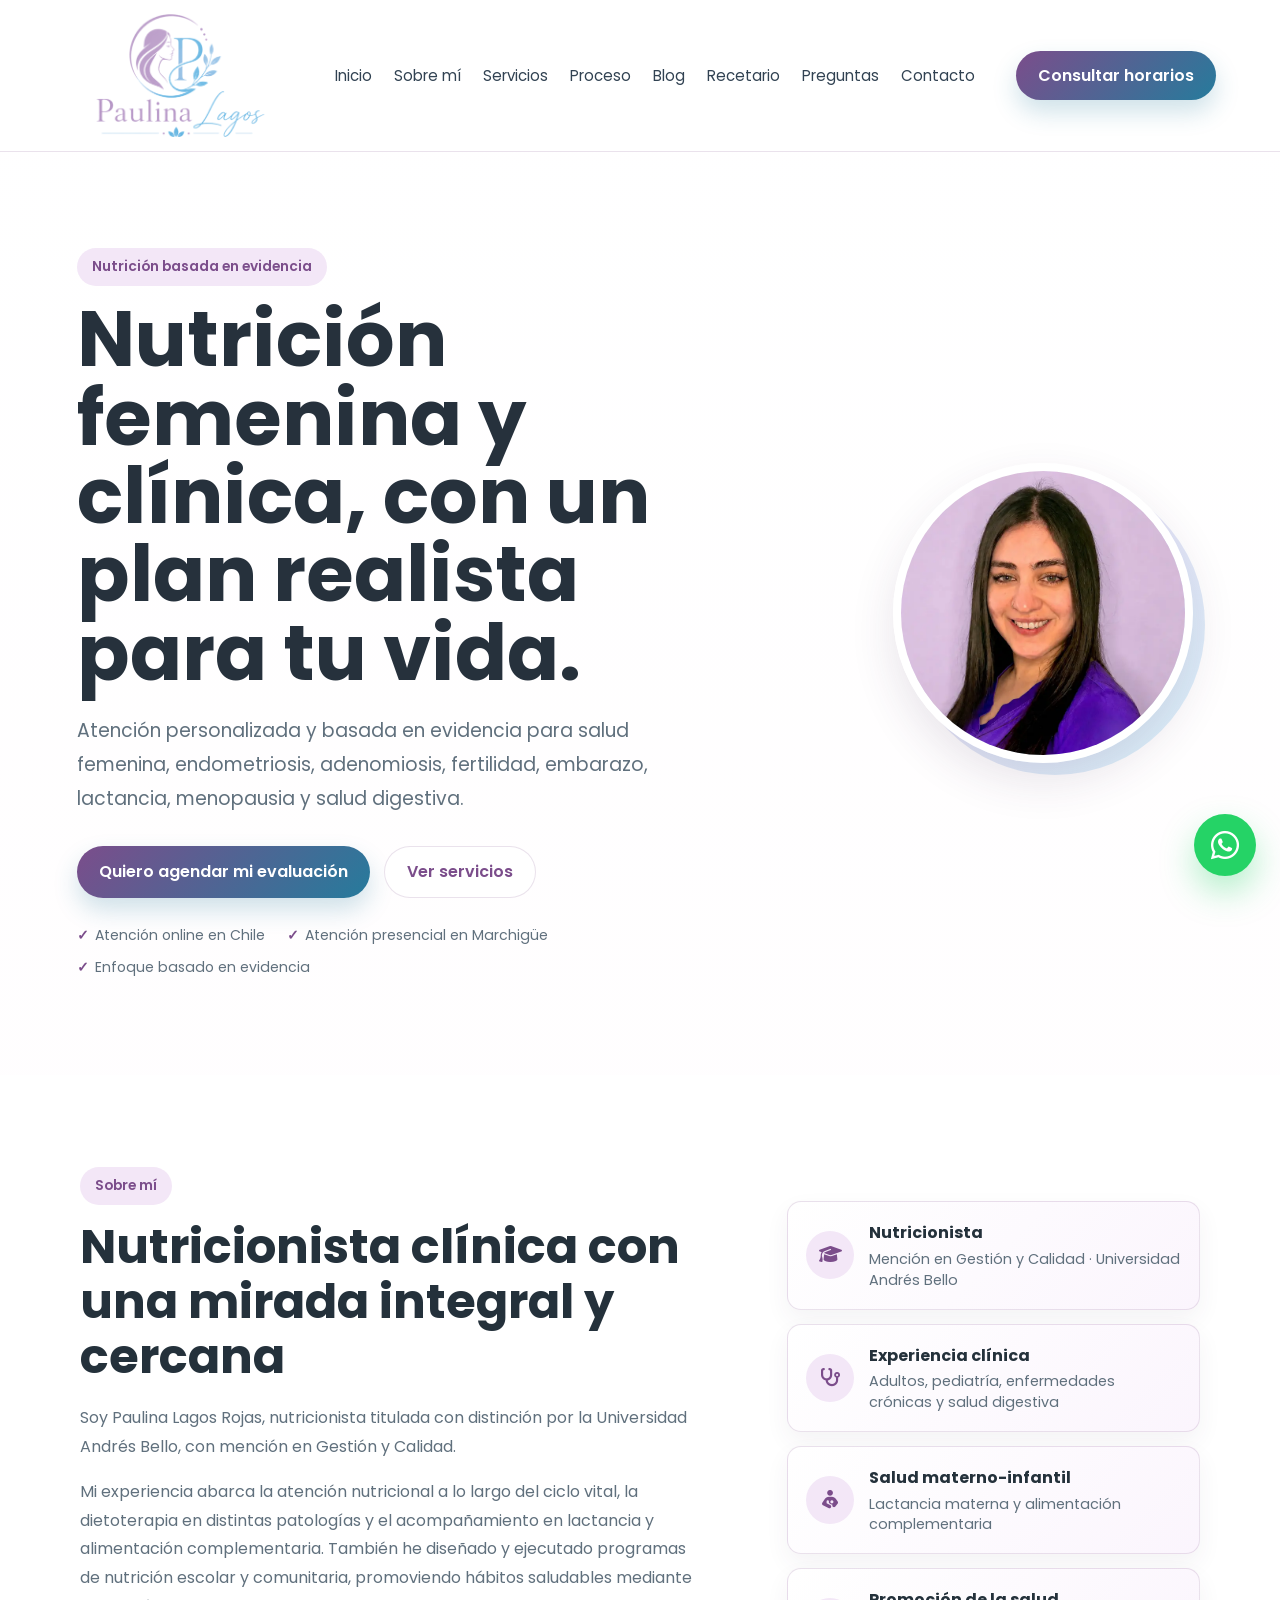
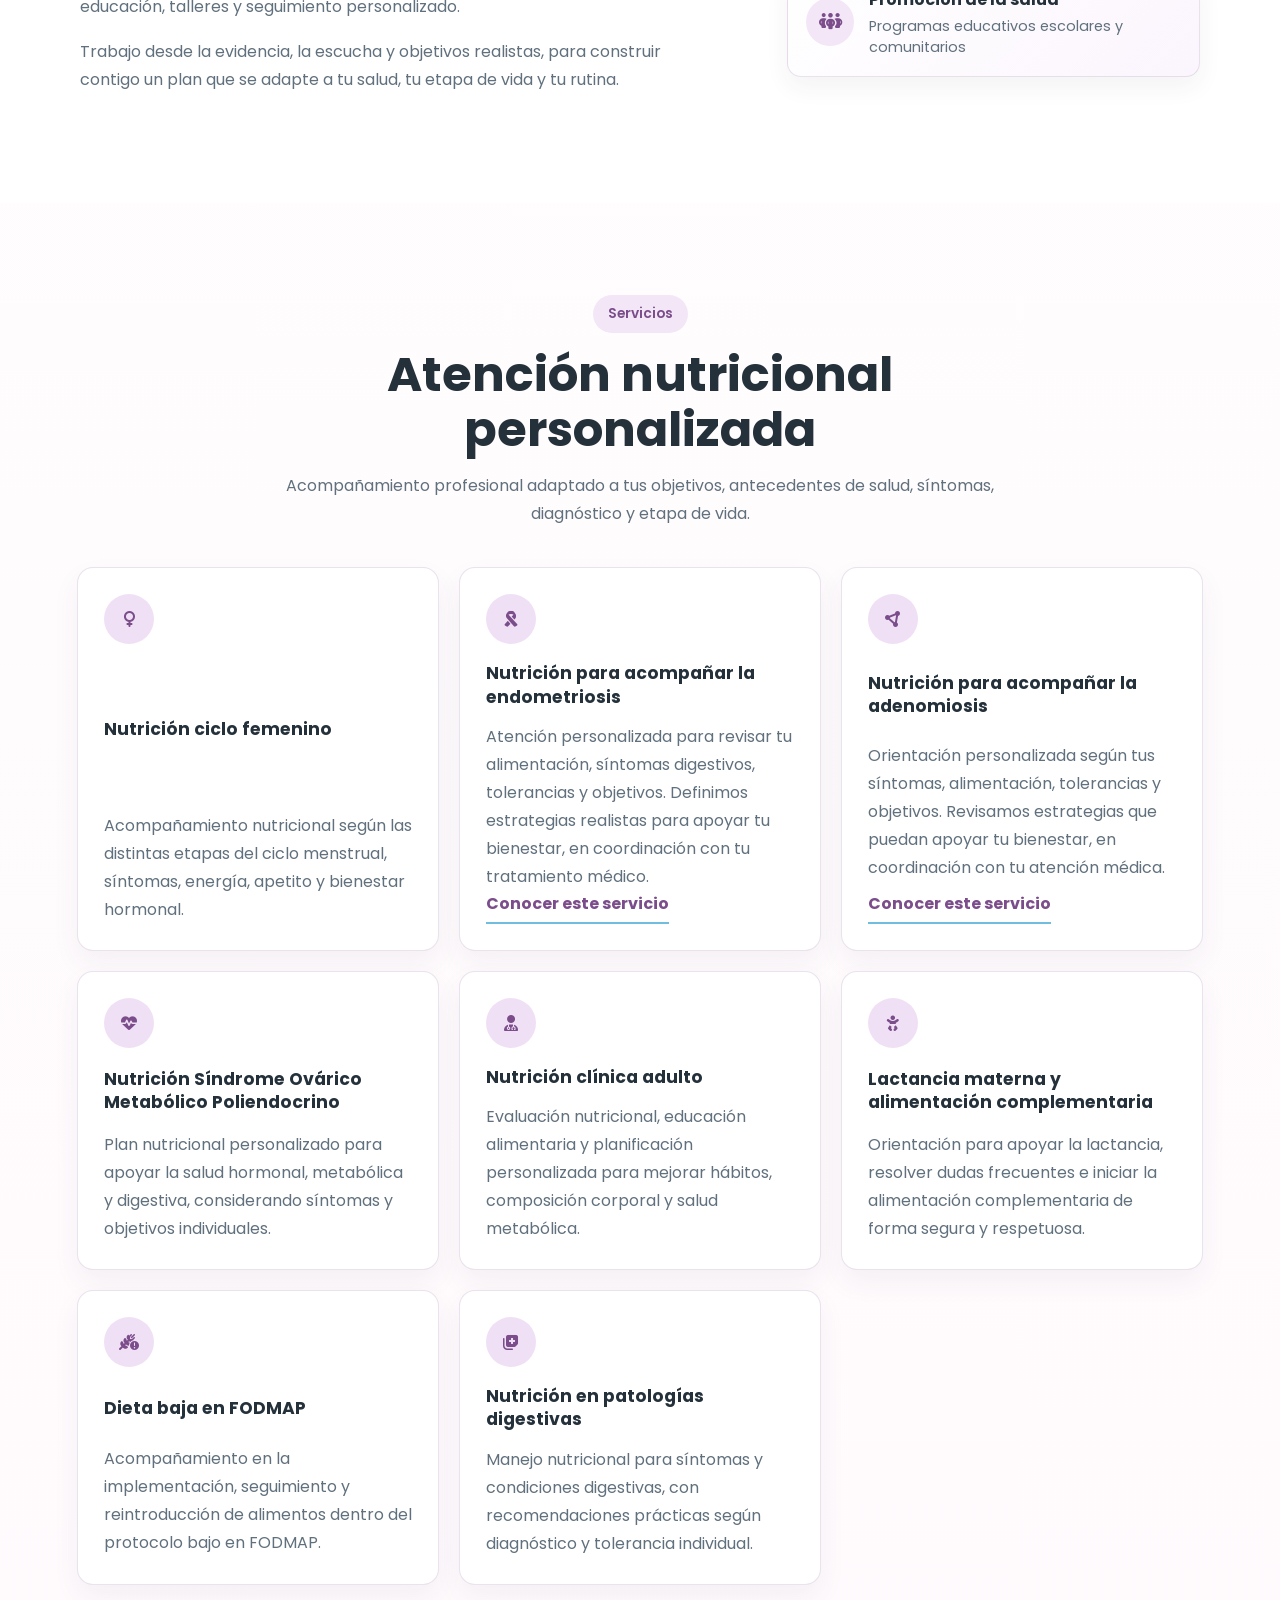
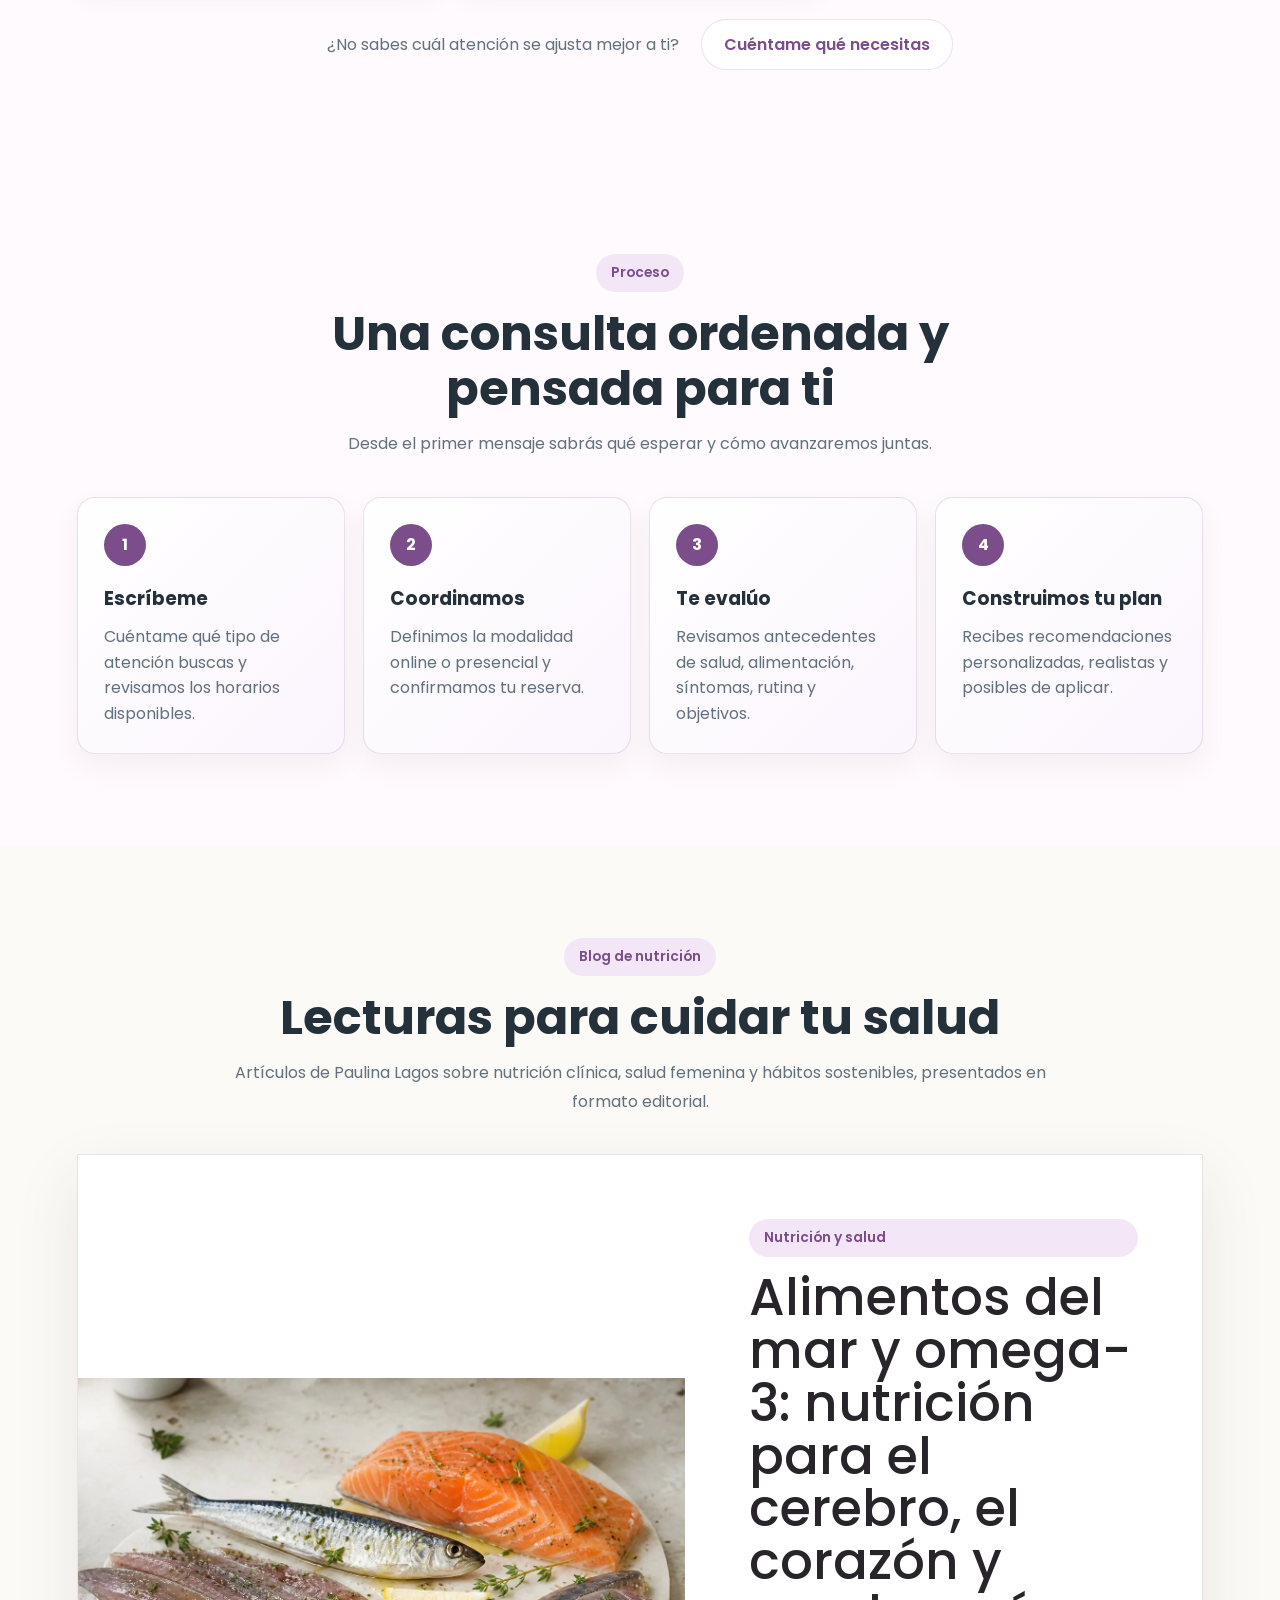
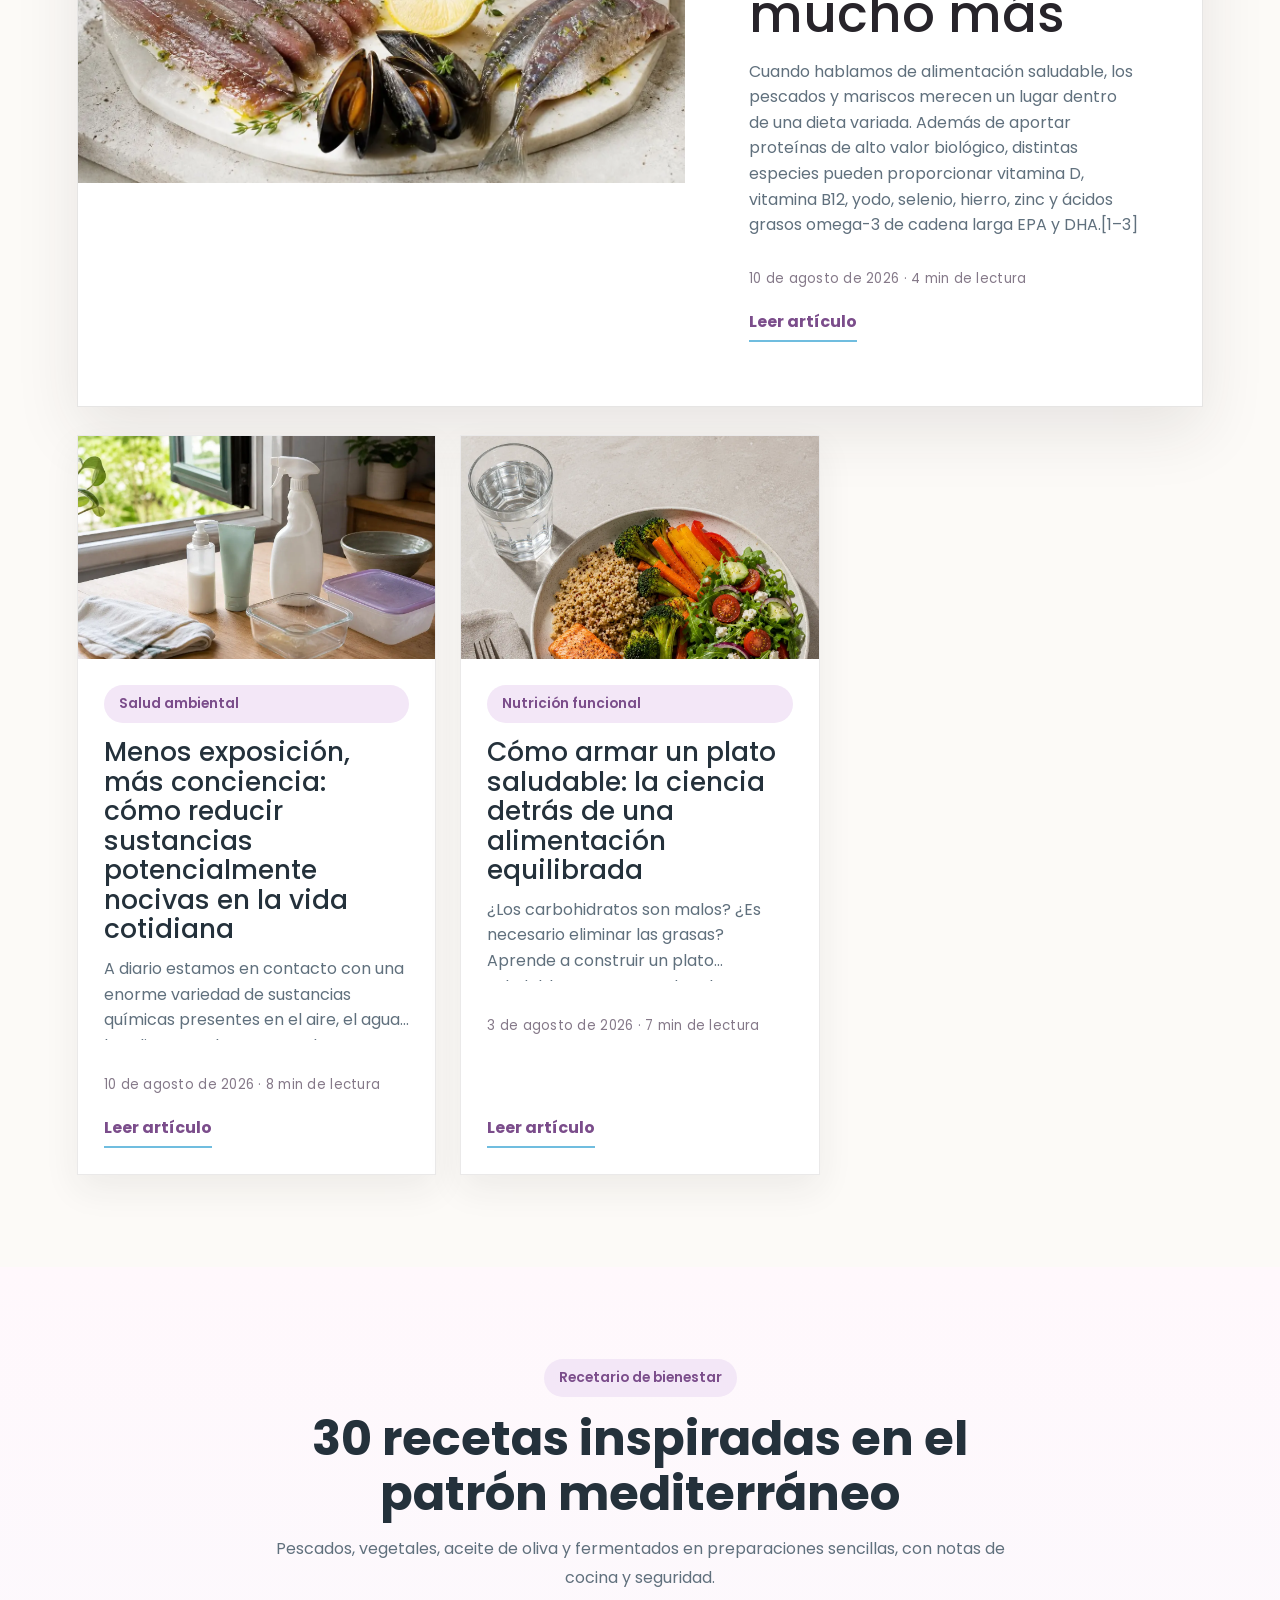
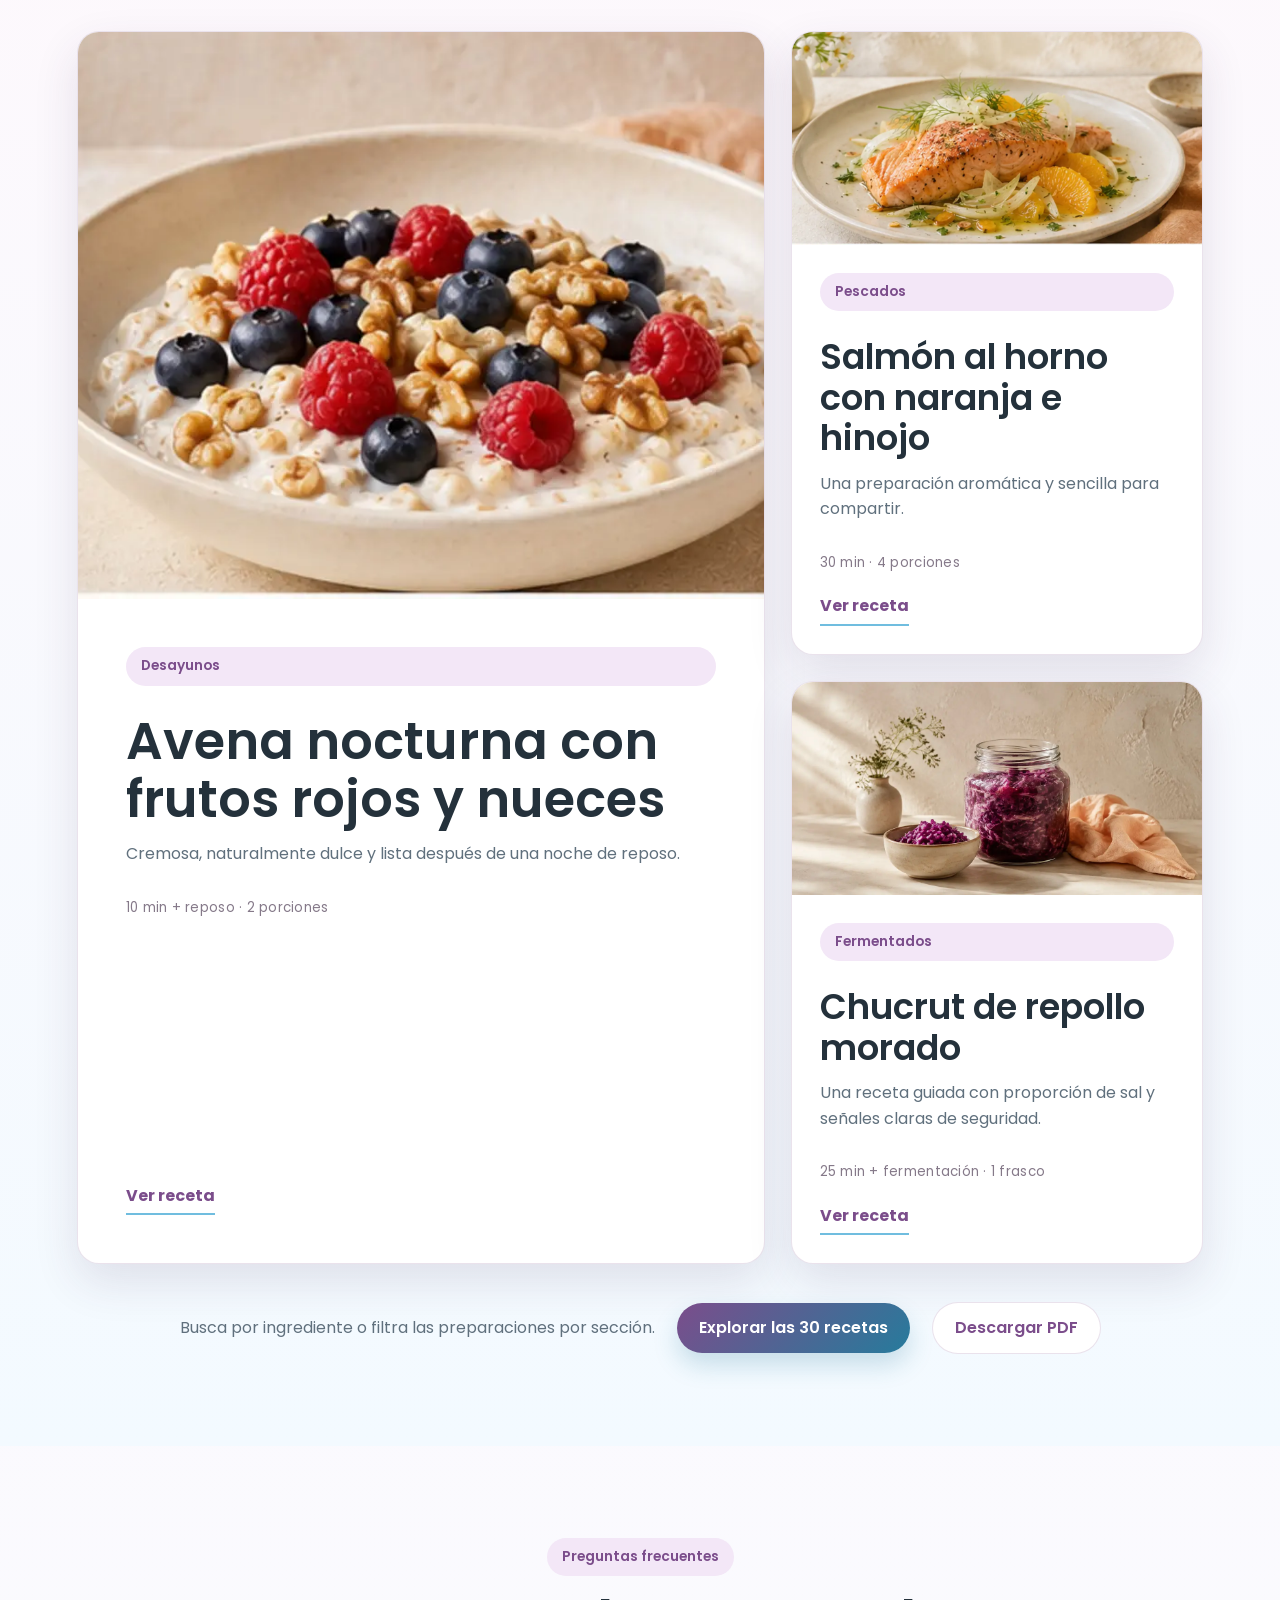
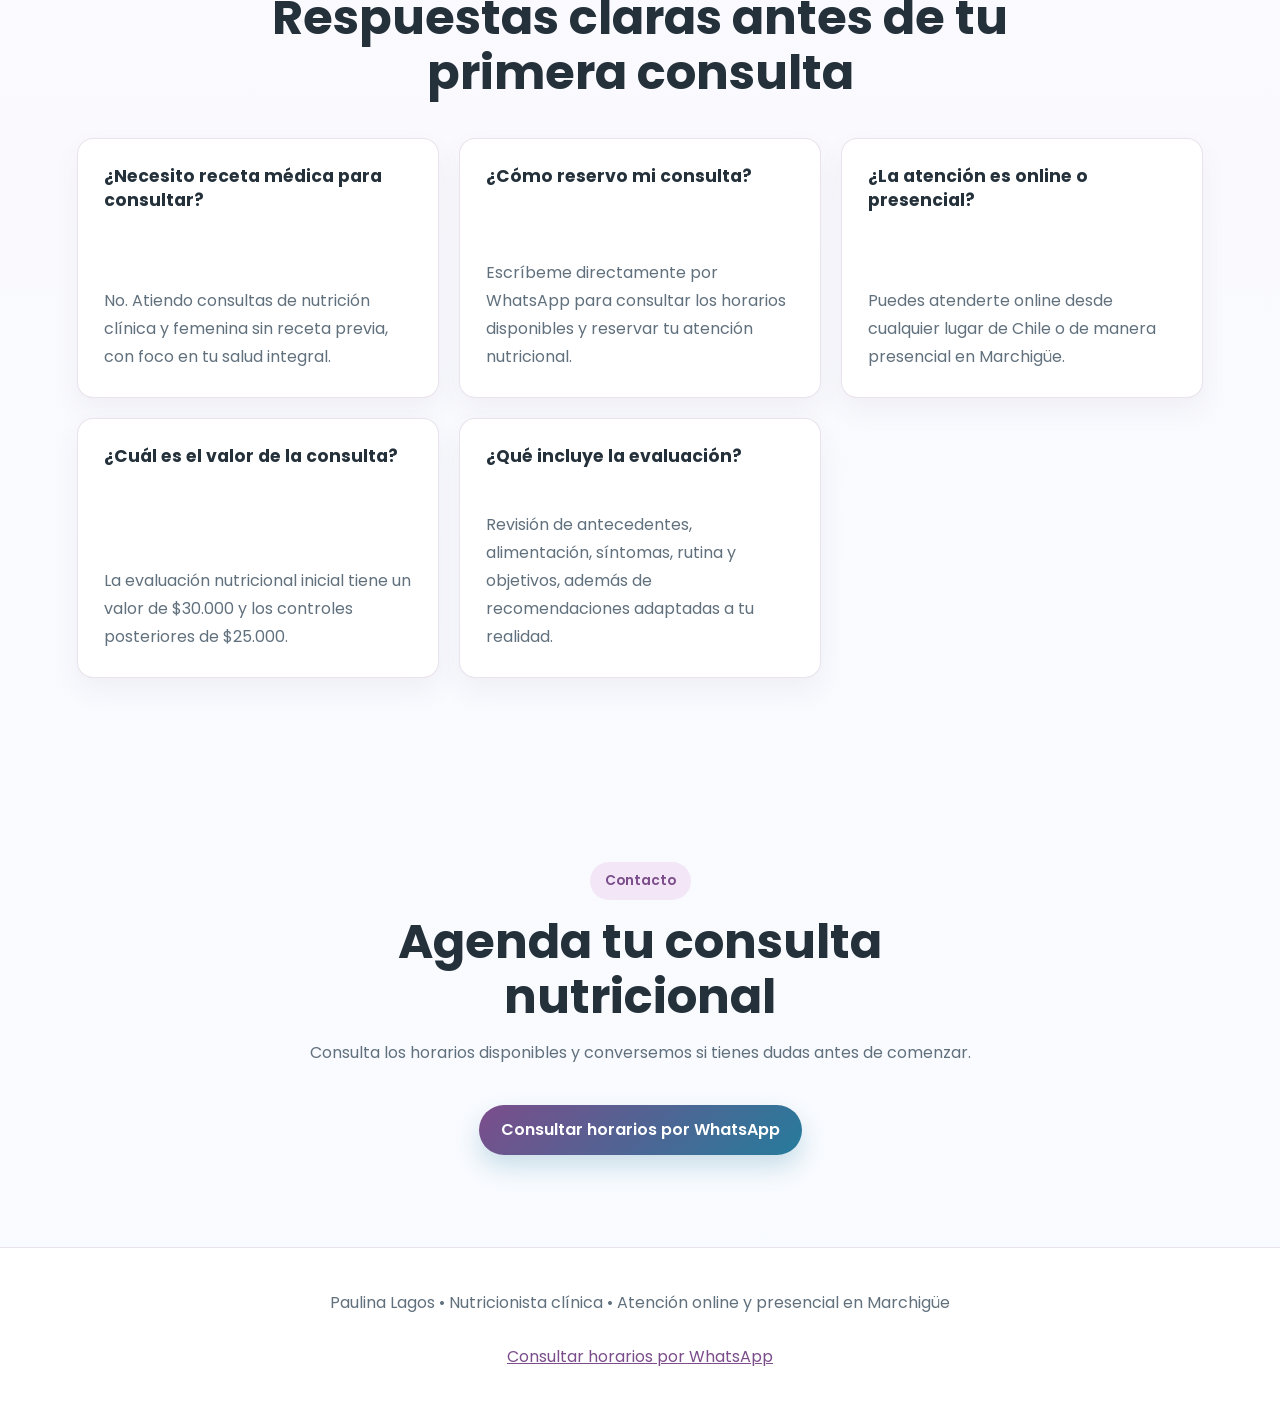
==== commit d993d8b9: "Mejorar servicios de endometriosis y adenomiosis" ====
--- a/index.html
+++ b/index.html
@@ -1,28 +1,28 @@
-<!DOCTYPE html>
-<html lang="es">
-<head>
-<meta charset="UTF-8">
-<meta name="viewport" content="width=device-width, initial-scale=1.0">
+<!DOCTYPE html>
+<html lang="es">
+<head>
+<meta charset="UTF-8">
+<meta name="viewport" content="width=device-width, initial-scale=1.0">
 <title>Nutricionista en Marchigüe y online | Paulina Lagos</title>
 <meta name="description" content="Atención nutricional online en Chile y presencial en Marchigüe. Salud femenina, endometriosis, adenomiosis, fertilidad, embarazo, lactancia, menopausia y salud digestiva.">
-<link rel="canonical" href="https://nutripaulilagos.github.io/nutricionfemenina/">
+<link rel="canonical" href="https://nutripaulilagos.github.io/nutricionfemenina/">
 <meta property="og:title" content="Nutrición femenina y clínica | Paulina Lagos">
 <meta property="og:description" content="Atención nutricional para salud femenina, endometriosis y adenomiosis, online en Chile y presencial en Marchigüe, con un enfoque cercano y basado en evidencia.">
 <meta property="og:image" content="https://nutripaulilagos.github.io/nutricionfemenina/paulina-lagos-perfil-v5.jpg">
 <meta property="og:image:alt" content="Paulina Lagos, nutricionista clínica">
 <meta property="og:image:width" content="1030">
 <meta property="og:image:height" content="1030">
-<meta property="og:url" content="https://nutripaulilagos.github.io/nutricionfemenina/">
-<meta property="og:type" content="website">
-<meta name="twitter:card" content="summary_large_image">
-<meta name="theme-color" content="#f8f1fb">
-<script type="application/ld+json">
-{
-  "@context": "https://schema.org",
-  "@type": "ProfessionalService",
-  "name": "Paulina Lagos Nutrición Femenina",
-  "url": "https://nutripaulilagos.github.io/nutricionfemenina/",
-  "image": "https://nutripaulilagos.github.io/nutricionfemenina/paulina-lagos-perfil-v5.jpg",
+<meta property="og:url" content="https://nutripaulilagos.github.io/nutricionfemenina/">
+<meta property="og:type" content="website">
+<meta name="twitter:card" content="summary_large_image">
+<meta name="theme-color" content="#f8f1fb">
+<script type="application/ld+json">
+{
+  "@context": "https://schema.org",
+  "@type": "ProfessionalService",
+  "name": "Paulina Lagos Nutrición Femenina",
+  "url": "https://nutripaulilagos.github.io/nutricionfemenina/",
+  "image": "https://nutripaulilagos.github.io/nutricionfemenina/paulina-lagos-perfil-v5.jpg",
   "description": "Nutricionista clínica con atención personalizada en salud femenina, endometriosis, adenomiosis, lactancia, embarazo, menopausia y digestión.",
   "telephone": "+56936110436",
   "areaServed": "Chile",
@@ -33,42 +33,42 @@
     "addressCountry": "CL"
   },
   "sameAs": ["https://www.instagram.com/nutri.paulilagos/"]
-}
-</script>
-<link rel="preconnect" href="https://fonts.googleapis.com">
-<link rel="preconnect" href="https://fonts.gstatic.com" crossorigin>
-<link href="https://fonts.googleapis.com/css2?family=Poppins:wght@300;400;500;600;700&display=swap" rel="stylesheet">
+}
+</script>
+<link rel="preconnect" href="https://fonts.googleapis.com">
+<link rel="preconnect" href="https://fonts.gstatic.com" crossorigin>
+<link href="https://fonts.googleapis.com/css2?family=Poppins:wght@300;400;500;600;700&display=swap" rel="stylesheet">
 <link rel="stylesheet" href="styles.css?v=20260904-recetario">
-<link rel="stylesheet" href="https://cdnjs.cloudflare.com/ajax/libs/font-awesome/6.7.2/css/all.min.css">
-</head>
-<body>
-<a class="skip-link" href="#main-content">Saltar al contenido</a>
-<header>
+<link rel="stylesheet" href="https://cdnjs.cloudflare.com/ajax/libs/font-awesome/6.7.2/css/all.min.css">
+</head>
+<body>
+<a class="skip-link" href="#main-content">Saltar al contenido</a>
+<header>
 <a class="logo" href="#inicio" aria-label="Paulina Lagos Nutricionista">
 <img src="logo-paulina-lagos-web.png" alt="Paulina Lagos Nutricionista" width="480" height="257">
 </a>
 <nav id="main-nav" aria-label="Navegación principal">
-<a href="#inicio">Inicio</a>
-<a href="#sobre">Sobre mí</a>
-<a href="#servicios">Servicios</a>
+<a href="#inicio">Inicio</a>
+<a href="#sobre">Sobre mí</a>
+<a href="#servicios">Servicios</a>
 <a href="#proceso">Proceso</a>
 <a href="#blog">Blog</a>
 <a href="#recetario">Recetario</a>
 <a href="#faq">Preguntas</a>
-<a href="#contacto">Contacto</a>
-</nav>
+<a href="#contacto">Contacto</a>
+</nav>
 <a class="agenda" href="https://wa.me/56936110436?text=Hola%20Paulina%2C%20vi%20tu%20p%C3%A1gina%20y%20quisiera%20agendar%20una%20evaluaci%C3%B3n%20nutricional.%20%C2%BFQu%C3%A9%20horarios%20tienes%20disponibles%3F" target="_blank" rel="noopener">
 <span class="agenda-largo">Consultar horarios</span><span class="agenda-corto">Agendar</span>
 </a>
 <button class="menu-toggle" type="button" aria-expanded="false" aria-controls="main-nav" aria-label="Abrir menú">
 <i class="fa-solid fa-bars" aria-hidden="true"></i>
 </button>
-</header>
-
-<main id="main-content">
-<section id="inicio" class="hero">
-<div class="hero-texto">
-<span>Nutrición basada en evidencia</span>
+</header>
+
+<main id="main-content">
+<section id="inicio" class="hero">
+<div class="hero-texto">
+<span>Nutrición basada en evidencia</span>
 <h1>Nutrición femenina y clínica, con un plan realista para tu vida.</h1>
 <p>Atención personalizada y basada en evidencia para salud femenina, endometriosis, adenomiosis, fertilidad, embarazo, lactancia, menopausia y salud digestiva.</p>
 <div class="hero-botones">
@@ -84,114 +84,116 @@
 <li>Atención presencial en Marchigüe</li>
 <li>Enfoque basado en evidencia</li>
 </ul>
-</div>
-<div class="hero-imagen" aria-label="Paulina Lagos, nutricionista">
+</div>
+<div class="hero-imagen" aria-label="Paulina Lagos, nutricionista">
 <img src="paulina-lagos-perfil-v5.webp" alt="Paulina Lagos, nutricionista" width="720" height="720" fetchpriority="high">
-</div>
-</section>
-
-<section id="sobre" class="sobre">
-<div class="sobre-contenido">
-<div class="sobre-presentacion">
-<span>Sobre mí</span>
-<h2>Nutricionista clínica con una mirada integral y cercana</h2>
-<p>Soy Paulina Lagos Rojas, nutricionista titulada con distinción por la Universidad Andrés Bello, con mención en Gestión y Calidad.</p>
-<p>Mi experiencia abarca la atención nutricional a lo largo del ciclo vital, la dietoterapia en distintas patologías y el acompañamiento en lactancia y alimentación complementaria. También he diseñado y ejecutado programas de nutrición escolar y comunitaria, promoviendo hábitos saludables mediante educación, talleres y seguimiento personalizado.</p>
-<p>Trabajo desde la evidencia, la escucha y objetivos realistas, para construir contigo un plan que se adapte a tu salud, tu etapa de vida y tu rutina.</p>
-</div>
-<div class="sobre-destacados" aria-label="Formación y experiencia destacada">
-<div class="sobre-dato">
+</div>
+</section>
+
+<section id="sobre" class="sobre">
+<div class="sobre-contenido">
+<div class="sobre-presentacion">
+<span>Sobre mí</span>
+<h2>Nutricionista clínica con una mirada integral y cercana</h2>
+<p>Soy Paulina Lagos Rojas, nutricionista titulada con distinción por la Universidad Andrés Bello, con mención en Gestión y Calidad.</p>
+<p>Mi experiencia abarca la atención nutricional a lo largo del ciclo vital, la dietoterapia en distintas patologías y el acompañamiento en lactancia y alimentación complementaria. También he diseñado y ejecutado programas de nutrición escolar y comunitaria, promoviendo hábitos saludables mediante educación, talleres y seguimiento personalizado.</p>
+<p>Trabajo desde la evidencia, la escucha y objetivos realistas, para construir contigo un plan que se adapte a tu salud, tu etapa de vida y tu rutina.</p>
+</div>
+<div class="sobre-destacados" aria-label="Formación y experiencia destacada">
+<div class="sobre-dato">
 <i class="fa-solid fa-graduation-cap" aria-hidden="true"></i>
-<div><strong>Nutricionista</strong><span>Mención en Gestión y Calidad · Universidad Andrés Bello</span></div>
-</div>
-<div class="sobre-dato">
-<i class="fa-solid fa-stethoscope" aria-hidden="true"></i>
-<div><strong>Experiencia clínica</strong><span>Adultos, pediatría, enfermedades crónicas y salud digestiva</span></div>
-</div>
-<div class="sobre-dato">
-<i class="fa-solid fa-person-breastfeeding" aria-hidden="true"></i>
-<div><strong>Salud materno-infantil</strong><span>Lactancia materna y alimentación complementaria</span></div>
-</div>
-<div class="sobre-dato">
-<i class="fa-solid fa-people-group" aria-hidden="true"></i>
-<div><strong>Promoción de la salud</strong><span>Programas educativos escolares y comunitarios</span></div>
-</div>
-</div>
-</div>
-</section>
-
-<section id="servicios" class="servicios">
-<div class="section-intro">
-<span>Servicios</span>
-<h2>Atención nutricional personalizada</h2>
-<p>Acompañamiento profesional adaptado a tus objetivos, antecedentes de salud, síntomas, diagnóstico y etapa de vida.</p>
-</div>
-<div class="cards servicios-grid">
-<article class="card servicio-card">
-<div class="blog-icono">
+<div><strong>Nutricionista</strong><span>Mención en Gestión y Calidad · Universidad Andrés Bello</span></div>
+</div>
+<div class="sobre-dato">
+<i class="fa-solid fa-stethoscope" aria-hidden="true"></i>
+<div><strong>Experiencia clínica</strong><span>Adultos, pediatría, enfermedades crónicas y salud digestiva</span></div>
+</div>
+<div class="sobre-dato">
+<i class="fa-solid fa-person-breastfeeding" aria-hidden="true"></i>
+<div><strong>Salud materno-infantil</strong><span>Lactancia materna y alimentación complementaria</span></div>
+</div>
+<div class="sobre-dato">
+<i class="fa-solid fa-people-group" aria-hidden="true"></i>
+<div><strong>Promoción de la salud</strong><span>Programas educativos escolares y comunitarios</span></div>
+</div>
+</div>
+</div>
+</section>
+
+<section id="servicios" class="servicios">
+<div class="section-intro">
+<span>Servicios</span>
+<h2>Atención nutricional personalizada</h2>
+<p>Acompañamiento profesional adaptado a tus objetivos, antecedentes de salud, síntomas, diagnóstico y etapa de vida.</p>
+</div>
+<div class="cards servicios-grid">
+<article class="card servicio-card">
+<div class="blog-icono">
 <i class="fa-solid fa-venus" aria-hidden="true"></i>
-</div>
-<h3>Nutrición ciclo femenino</h3>
-<p>Acompañamiento nutricional según las distintas etapas del ciclo menstrual, síntomas, energía, apetito y bienestar hormonal.</p>
-</article>
-<article class="card servicio-card">
-<div class="blog-icono">
-<i class="fa-solid fa-ribbon" aria-hidden="true"></i>
-</div>
-<h3>Manejo nutricional de endometriosis</h3>
-<p>Acompañamiento individualizado para apoyar el bienestar, la salud digestiva y el manejo de síntomas, en coordinación con tu tratamiento médico.</p>
-</article>
-<article class="card servicio-card">
-<div class="blog-icono">
-<i class="fa-solid fa-circle-nodes" aria-hidden="true"></i>
-</div>
-<h3>Manejo nutricional de adenomiosis</h3>
-<p>Orientación alimentaria personalizada para apoyar el bienestar y abordar síntomas asociados, considerando tu diagnóstico, tolerancias y rutina.</p>
-</article>
-<article class="card servicio-card">
-<div class="blog-icono">
+</div>
+<h3>Nutrición ciclo femenino</h3>
+<p>Acompañamiento nutricional según las distintas etapas del ciclo menstrual, síntomas, energía, apetito y bienestar hormonal.</p>
+</article>
+<article class="card servicio-card">
+<div class="blog-icono">
+<i class="fa-solid fa-ribbon" aria-hidden="true"></i>
+</div>
+<h3><a href="endometriosis/">Nutrición para acompañar la endometriosis</a></h3>
+<p>Atención personalizada para revisar tu alimentación, síntomas digestivos, tolerancias y objetivos. Definimos estrategias realistas para apoyar tu bienestar, en coordinación con tu tratamiento médico.</p>
+<a class="blog-leer" href="endometriosis/">Conocer este servicio</a>
+</article>
+<article class="card servicio-card">
+<div class="blog-icono">
+<i class="fa-solid fa-circle-nodes" aria-hidden="true"></i>
+</div>
+<h3><a href="adenomiosis/">Nutrición para acompañar la adenomiosis</a></h3>
+<p>Orientación personalizada según tus síntomas, alimentación, tolerancias y objetivos. Revisamos estrategias que puedan apoyar tu bienestar, en coordinación con tu atención médica.</p>
+<a class="blog-leer" href="adenomiosis/">Conocer este servicio</a>
+</article>
+<article class="card servicio-card">
+<div class="blog-icono">
 <i class="fa-solid fa-heart-pulse" aria-hidden="true"></i>
-</div>
-<h3>Nutrición Síndrome Ovárico Metabólico Poliendocrino</h3>
-<p>Plan nutricional personalizado para apoyar la salud hormonal, metabólica y digestiva, considerando síntomas y objetivos individuales.</p>
-</article>
-<article class="card servicio-card">
-<div class="blog-icono">
+</div>
+<h3>Nutrición Síndrome Ovárico Metabólico Poliendocrino</h3>
+<p>Plan nutricional personalizado para apoyar la salud hormonal, metabólica y digestiva, considerando síntomas y objetivos individuales.</p>
+</article>
+<article class="card servicio-card">
+<div class="blog-icono">
 <i class="fa-solid fa-user-doctor" aria-hidden="true"></i>
-</div>
-<h3>Nutrición clínica adulto</h3>
-<p>Evaluación nutricional, educación alimentaria y planificación personalizada para mejorar hábitos, composición corporal y salud metabólica.</p>
-</article>
-<article class="card servicio-card">
-<div class="blog-icono">
+</div>
+<h3>Nutrición clínica adulto</h3>
+<p>Evaluación nutricional, educación alimentaria y planificación personalizada para mejorar hábitos, composición corporal y salud metabólica.</p>
+</article>
+<article class="card servicio-card">
+<div class="blog-icono">
 <i class="fa-solid fa-baby" aria-hidden="true"></i>
-</div>
-<h3>Lactancia materna y alimentación complementaria</h3>
-<p>Orientación para apoyar la lactancia, resolver dudas frecuentes e iniciar la alimentación complementaria de forma segura y respetuosa.</p>
-</article>
-<article class="card servicio-card">
-<div class="blog-icono">
+</div>
+<h3>Lactancia materna y alimentación complementaria</h3>
+<p>Orientación para apoyar la lactancia, resolver dudas frecuentes e iniciar la alimentación complementaria de forma segura y respetuosa.</p>
+</article>
+<article class="card servicio-card">
+<div class="blog-icono">
 <i class="fa-solid fa-wheat-awn-circle-exclamation" aria-hidden="true"></i>
-</div>
-<h3>Dieta baja en FODMAP</h3>
-<p>Acompañamiento en la implementación, seguimiento y reintroducción de alimentos dentro del protocolo bajo en FODMAP.</p>
-</article>
-<article class="card servicio-card">
-<div class="blog-icono">
+</div>
+<h3>Dieta baja en FODMAP</h3>
+<p>Acompañamiento en la implementación, seguimiento y reintroducción de alimentos dentro del protocolo bajo en FODMAP.</p>
+</article>
+<article class="card servicio-card">
+<div class="blog-icono">
 <i class="fa-solid fa-notes-medical" aria-hidden="true"></i>
-</div>
-<h3>Nutrición en patologías digestivas</h3>
-<p>Manejo nutricional para síntomas y condiciones digestivas, con recomendaciones prácticas según diagnóstico y tolerancia individual.</p>
-</article>
+</div>
+<h3>Nutrición en patologías digestivas</h3>
+<p>Manejo nutricional para síntomas y condiciones digestivas, con recomendaciones prácticas según diagnóstico y tolerancia individual.</p>
+</article>
 </div>
 <div class="seccion-cta">
 <p>¿No sabes cuál atención se ajusta mejor a ti?</p>
 <a class="btn-secundario" href="https://wa.me/56936110436?text=Hola%20Paulina%2C%20vi%20tu%20p%C3%A1gina%20y%20quisiera%20orientaci%C3%B3n%20para%20elegir%20el%20tipo%20de%20consulta%20nutricional." target="_blank" rel="noopener">Cuéntame qué necesitas</a>
 </div>
 </section>
-
-<section id="proceso" class="proceso">
-<div class="section-intro">
+
+<section id="proceso" class="proceso">
+<div class="section-intro">
 <span>Proceso</span>
 <h2>Una consulta ordenada y pensada para ti</h2>
 <p>Desde el primer mensaje sabrás qué esperar y cómo avanzaremos juntas.</p>
@@ -203,16 +205,16 @@
 <article><strong>4</strong><h3>Construimos tu plan</h3><p>Recibes recomendaciones personalizadas, realistas y posibles de aplicar.</p></article>
 </div>
 </section>
-
-<section id="blog" class="blog">
-<div class="section-intro">
-<span>Blog de nutrición</span>
-<h2>Lecturas para cuidar tu salud</h2>
-<p>Artículos de Paulina Lagos sobre nutrición clínica, salud femenina y hábitos sostenibles, presentados en formato editorial.</p>
-</div>
-<div id="blog-publicaciones" class="revista-publicaciones" aria-live="polite">
-<p class="blog-error">Cargando publicaciones…</p>
-</div>
+
+<section id="blog" class="blog">
+<div class="section-intro">
+<span>Blog de nutrición</span>
+<h2>Lecturas para cuidar tu salud</h2>
+<p>Artículos de Paulina Lagos sobre nutrición clínica, salud femenina y hábitos sostenibles, presentados en formato editorial.</p>
+</div>
+<div id="blog-publicaciones" class="revista-publicaciones" aria-live="polite">
+<p class="blog-error">Cargando publicaciones…</p>
+</div>
 </section>
 
 <section id="recetario" class="recetario">
@@ -269,15 +271,15 @@
 </section>
 
 <section id="faq" class="faq">
-  <div class="section-intro">
-    <span>Preguntas frecuentes</span>
-    <h2>Respuestas claras antes de tu primera consulta</h2>
-  </div>
-  <div class="cards servicios-grid">
-    <article class="card">
-      <h3>¿Necesito receta médica para consultar?</h3>
-      <p>No. Atiendo consultas de nutrición clínica y femenina sin receta previa, con foco en tu salud integral.</p>
-    </article>
+  <div class="section-intro">
+    <span>Preguntas frecuentes</span>
+    <h2>Respuestas claras antes de tu primera consulta</h2>
+  </div>
+  <div class="cards servicios-grid">
+    <article class="card">
+      <h3>¿Necesito receta médica para consultar?</h3>
+      <p>No. Atiendo consultas de nutrición clínica y femenina sin receta previa, con foco en tu salud integral.</p>
+    </article>
     <article class="card">
       <h3>¿Cómo reservo mi consulta?</h3>
       <p>Escríbeme directamente por WhatsApp para consultar los horarios disponibles y reservar tu atención nutricional.</p>
@@ -296,29 +298,29 @@
     </article>
   </div>
 </section>
-
-<section id="contacto" class="contacto">
-<div class="section-intro">
-<span>Contacto</span>
-<h2>Agenda tu consulta nutricional</h2>
+
+<section id="contacto" class="contacto">
+<div class="section-intro">
+<span>Contacto</span>
+<h2>Agenda tu consulta nutricional</h2>
 <p>Consulta los horarios disponibles y conversemos si tienes dudas antes de comenzar.</p>
 </div>
 <a class="btn-principal" href="https://wa.me/56936110436?text=Hola%20Paulina%2C%20vi%20tu%20p%C3%A1gina%20y%20quisiera%20agendar%20una%20evaluaci%C3%B3n%20nutricional.%20%C2%BFQu%C3%A9%20horarios%20tienes%20disponibles%3F" target="_blank" rel="noopener">Consultar horarios por WhatsApp</a>
-</section>
-</main>
-
-<footer class="footer">
-  <div class="footer-content">
+</section>
+</main>
+
+<footer class="footer">
+  <div class="footer-content">
     <p>Paulina Lagos • Nutricionista clínica • Atención online y presencial en Marchigüe</p>
     <p><a href="https://wa.me/56936110436?text=Hola%20Paulina%2C%20vi%20tu%20p%C3%A1gina%20y%20quisiera%20agendar%20una%20evaluaci%C3%B3n%20nutricional.%20%C2%BFQu%C3%A9%20horarios%20tienes%20disponibles%3F" target="_blank" rel="noopener">Consultar horarios por WhatsApp</a></p>
-  </div>
-</footer>
-
+  </div>
+</footer>
+
 <a href="https://wa.me/56936110436?text=Hola%20Paulina%2C%20vi%20tu%20p%C3%A1gina%20y%20quisiera%20agendar%20una%20evaluaci%C3%B3n%20nutricional.%20%C2%BFQu%C3%A9%20horarios%20tienes%20disponibles%3F" target="_blank" rel="noopener" class="whatsapp" aria-label="Consultar horarios por WhatsApp">
 <i class="fa-brands fa-whatsapp" aria-hidden="true"></i>
-</a>
-<script src="blog.js?v=20260803-referencias" defer></script>
-<script src="script.js" defer></script>
-</body>
-</html>
-
+</a>
+<script src="blog.js?v=20260803-referencias" defer></script>
+<script src="script.js" defer></script>
+</body>
+</html>
+
